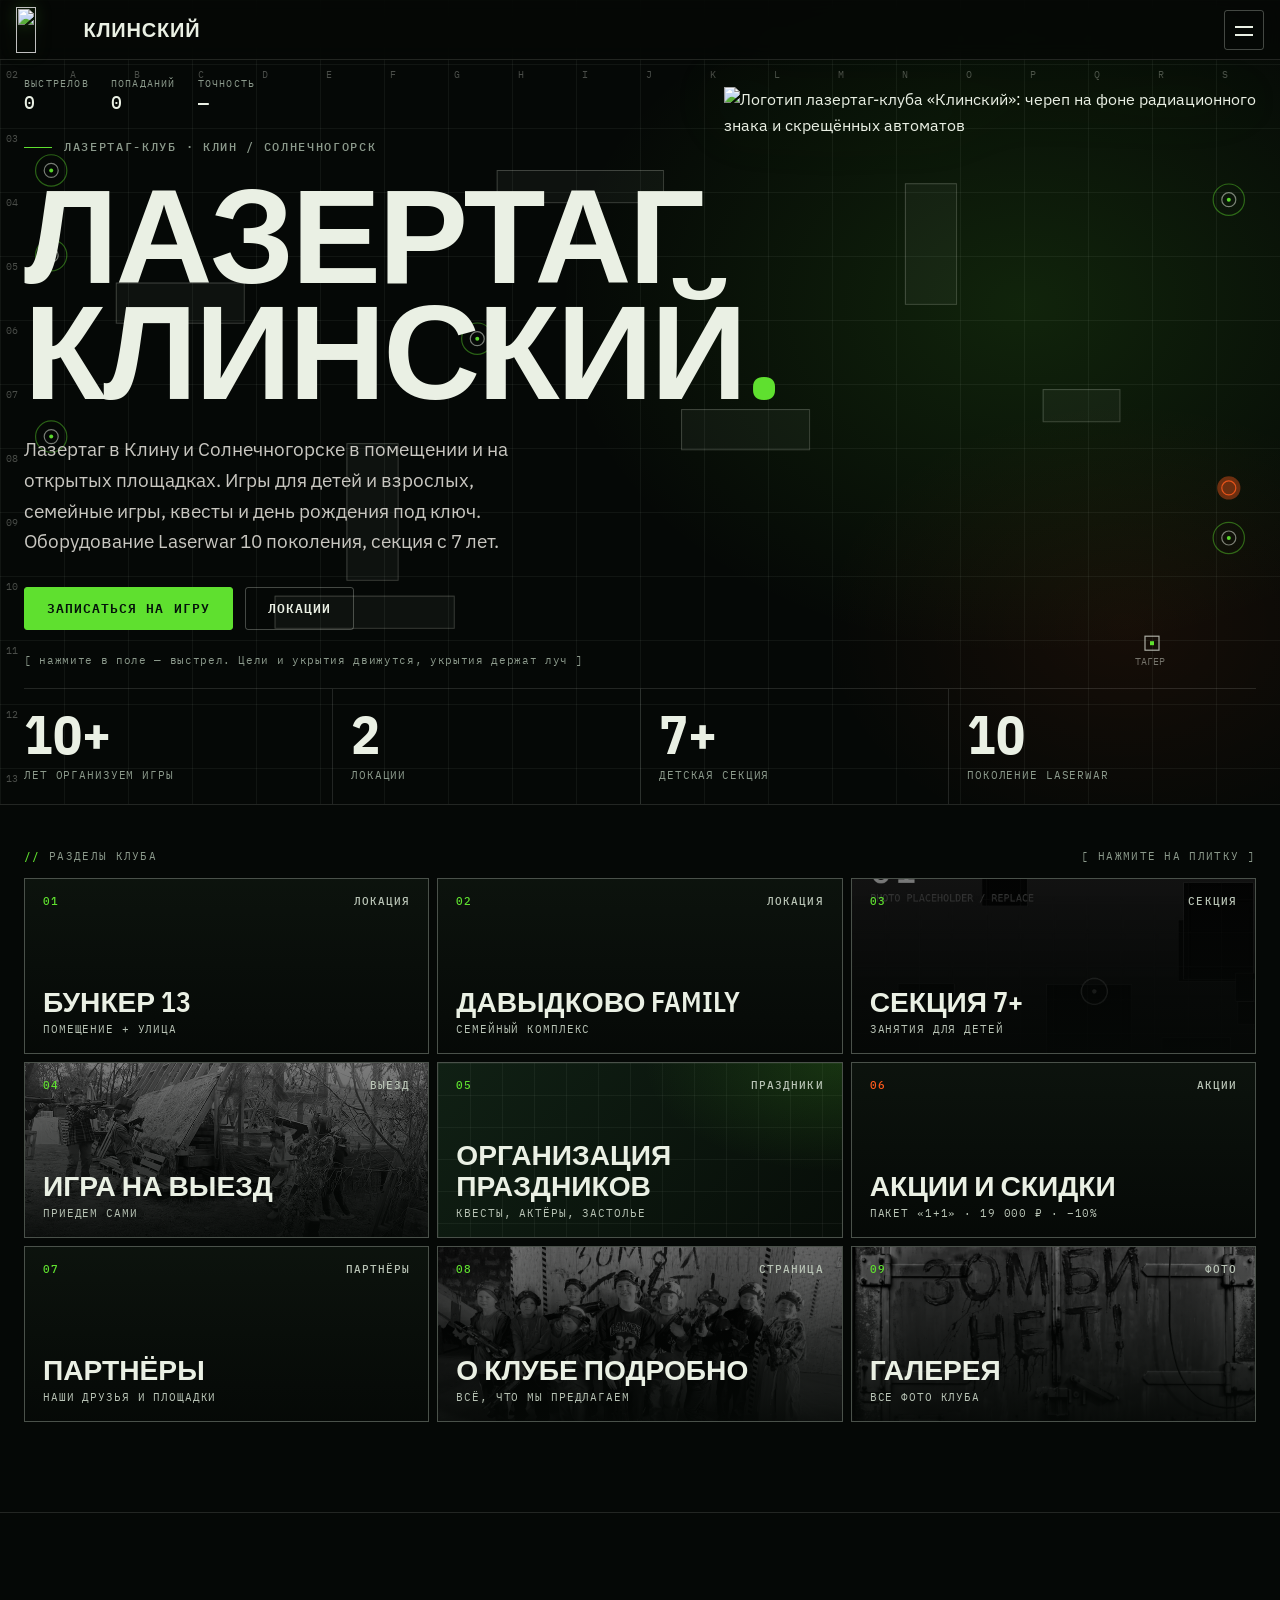
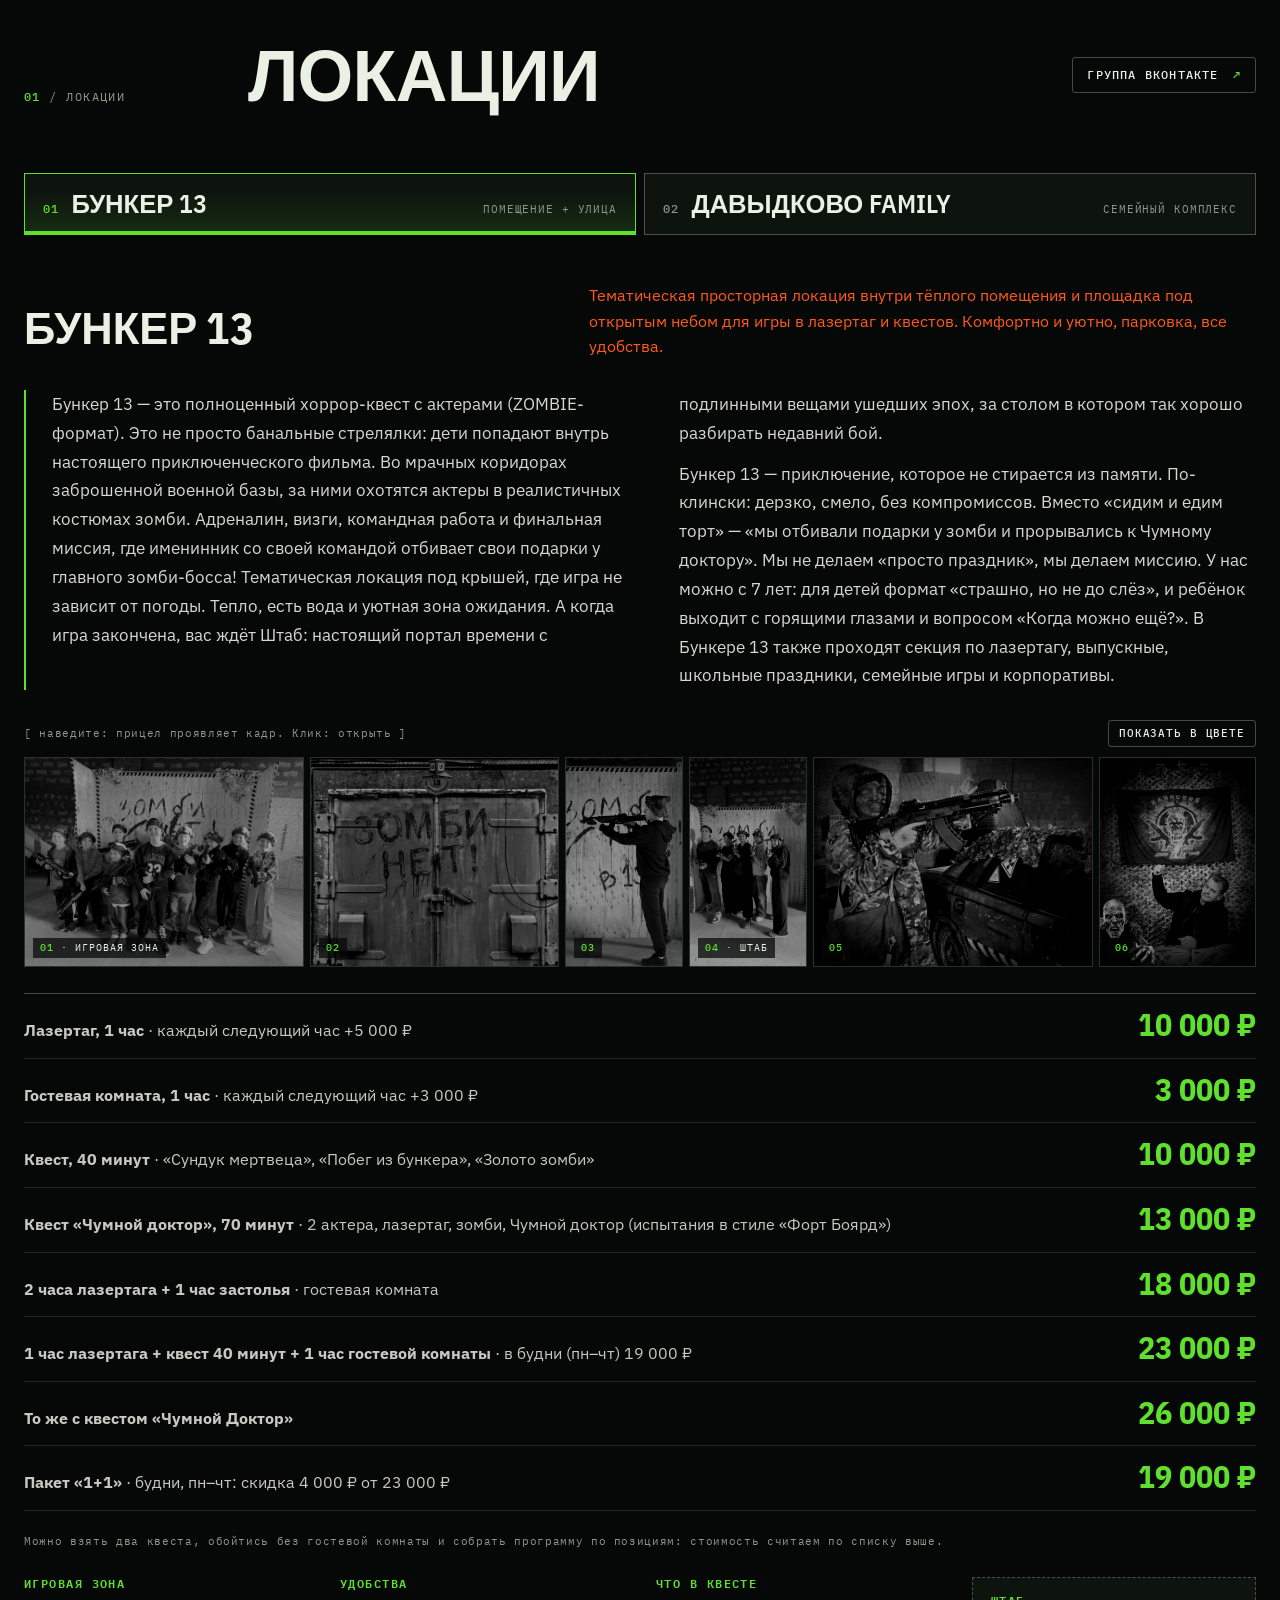
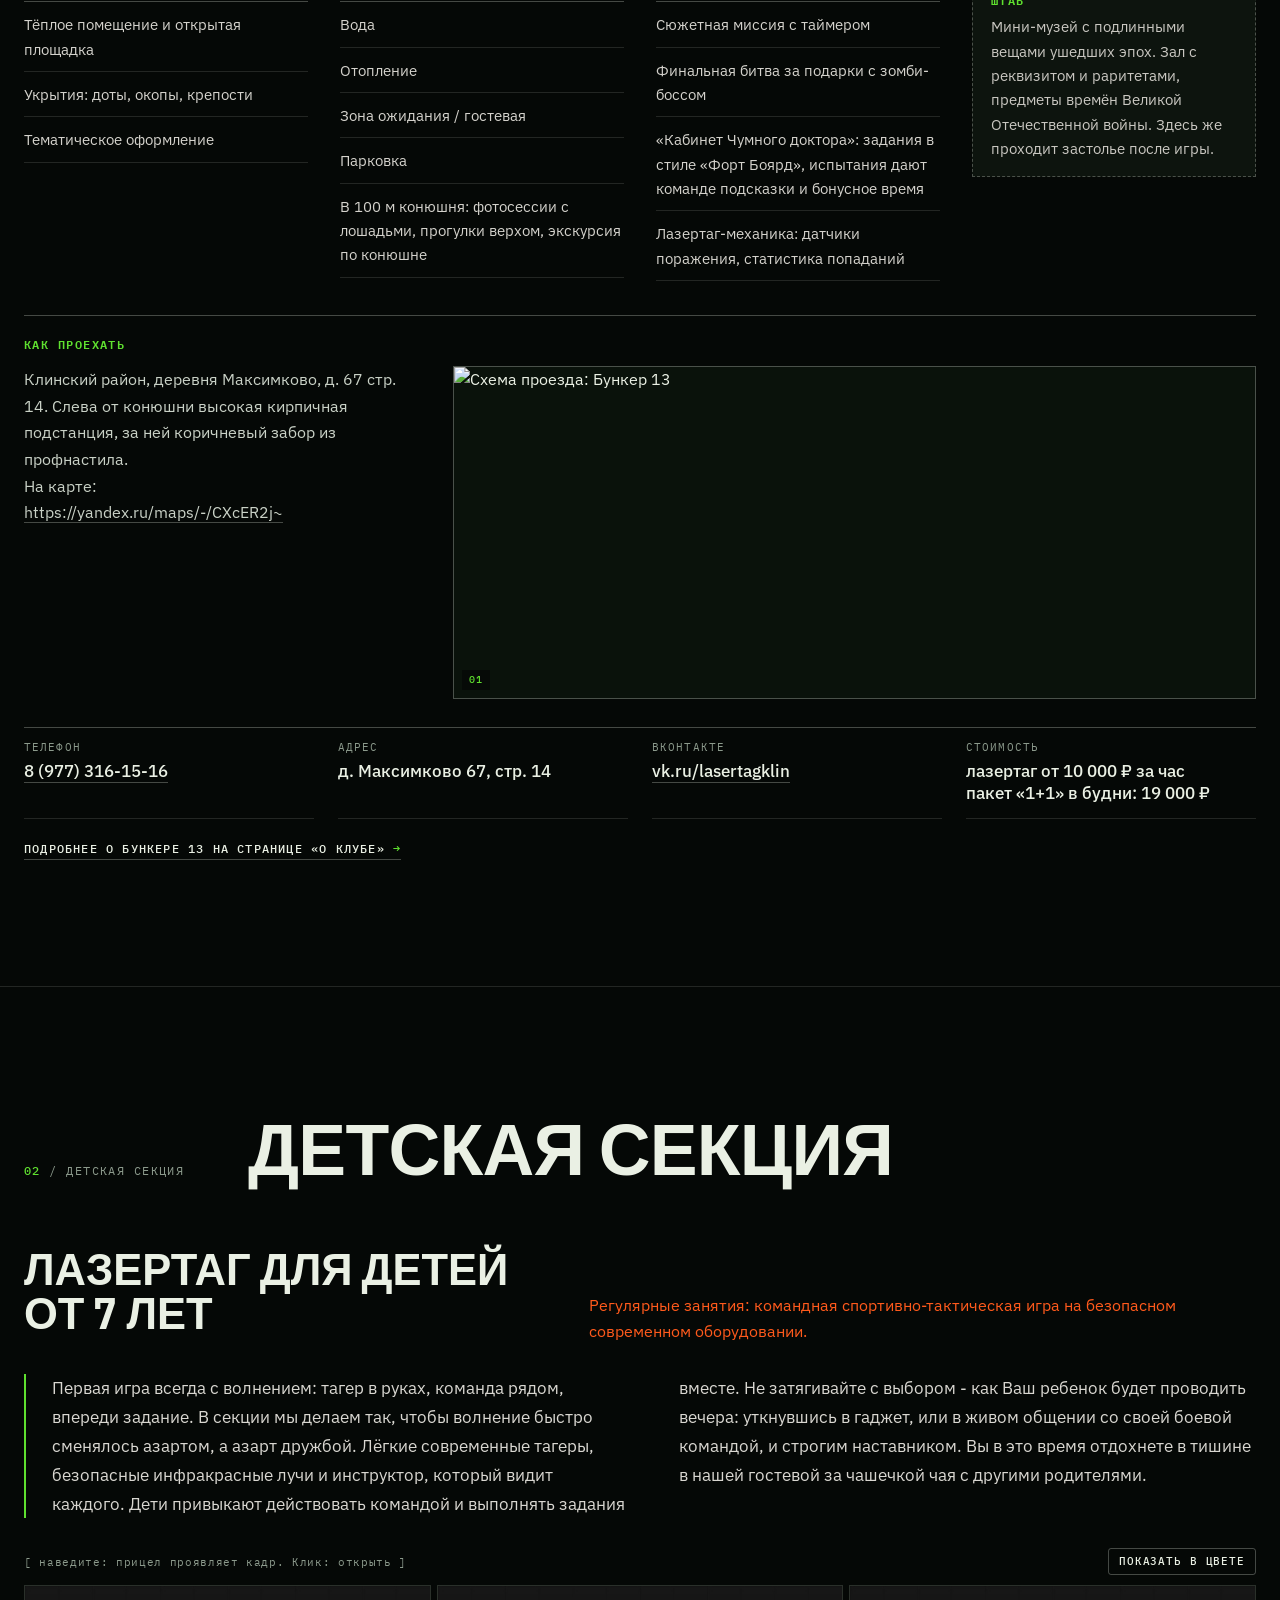
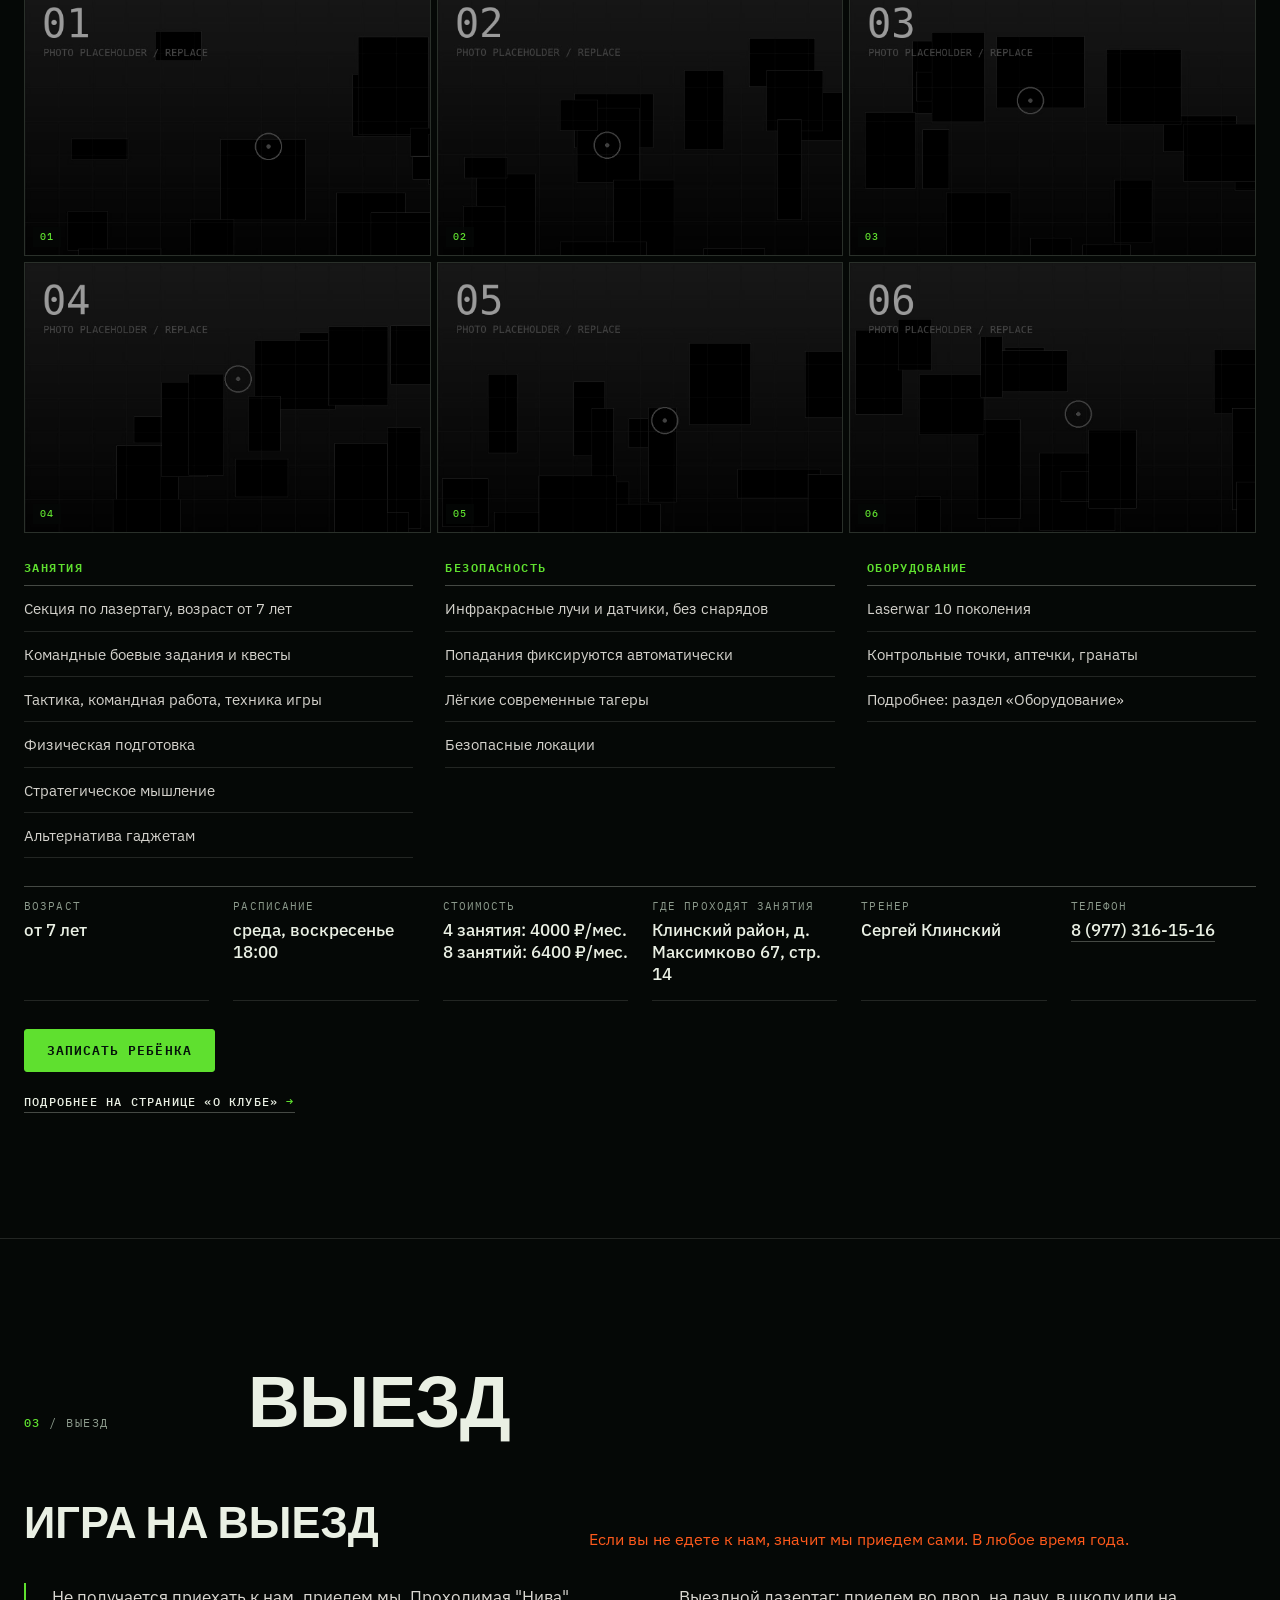
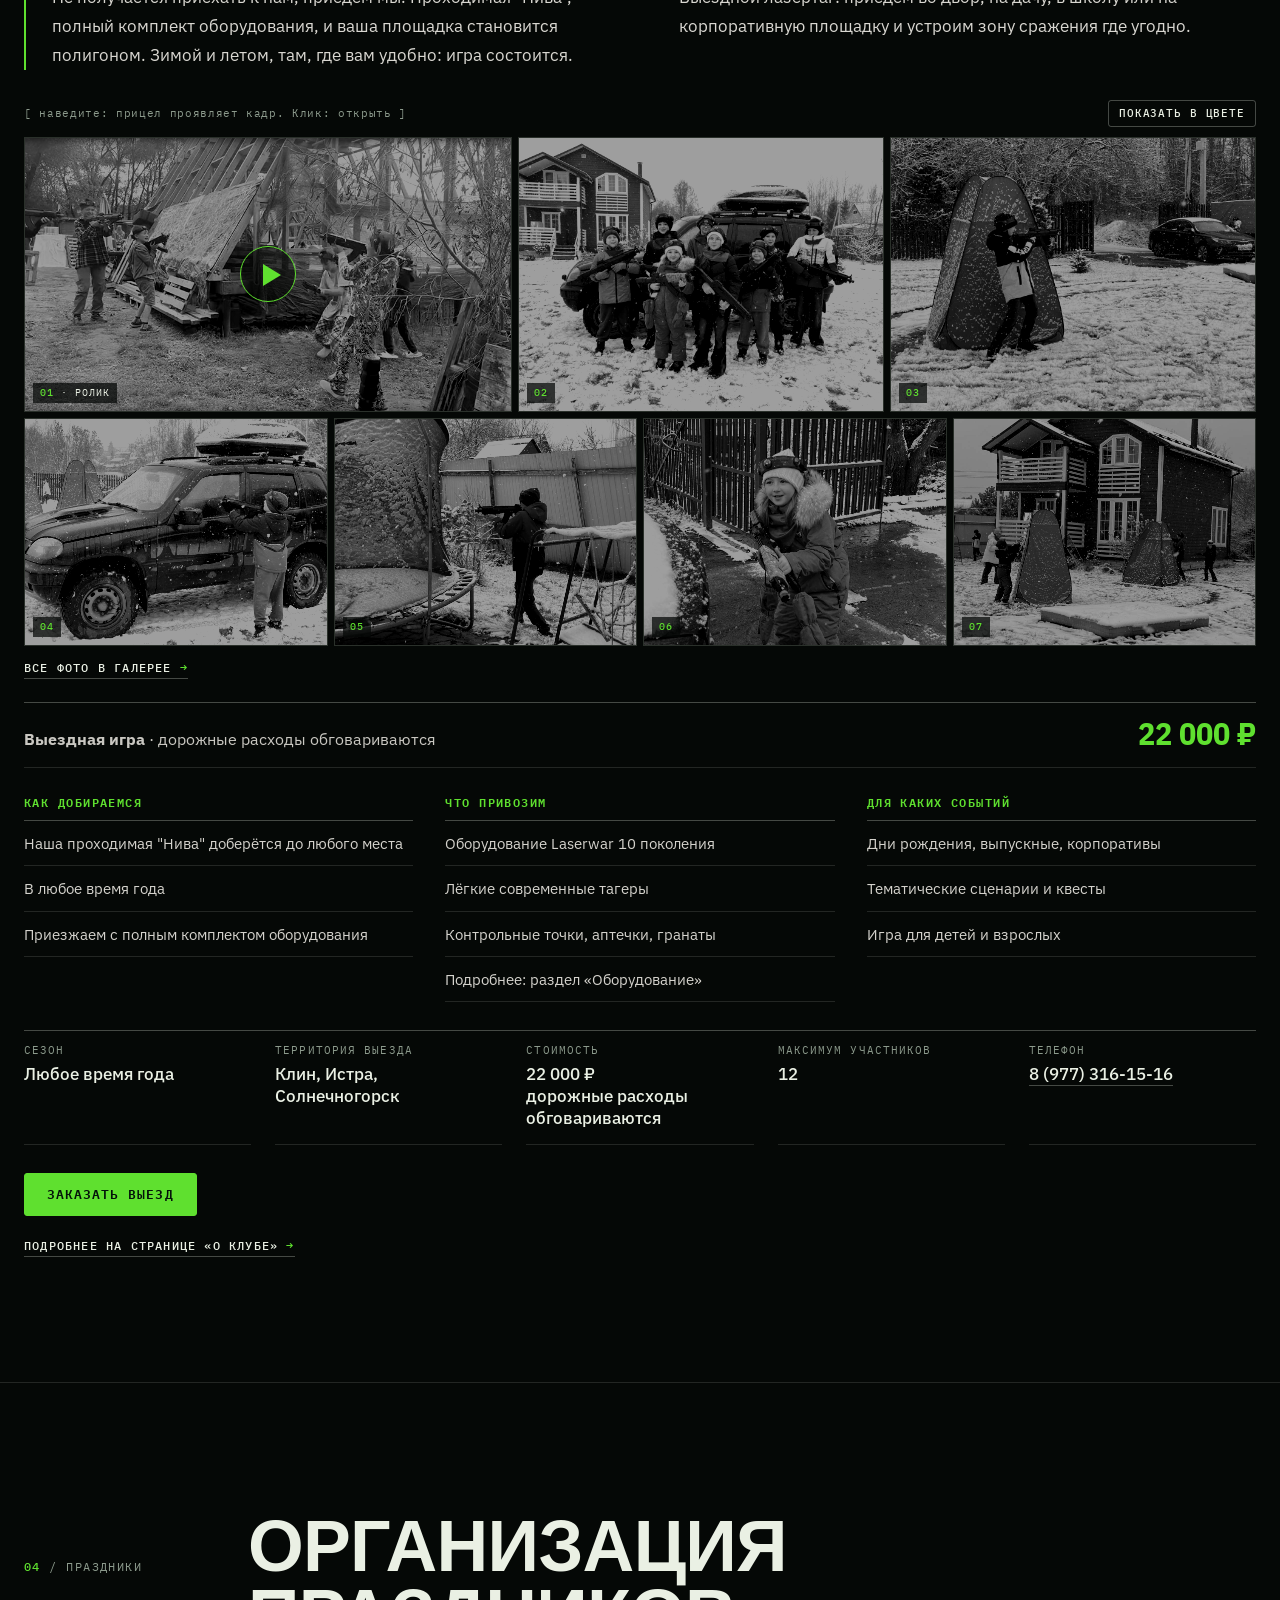
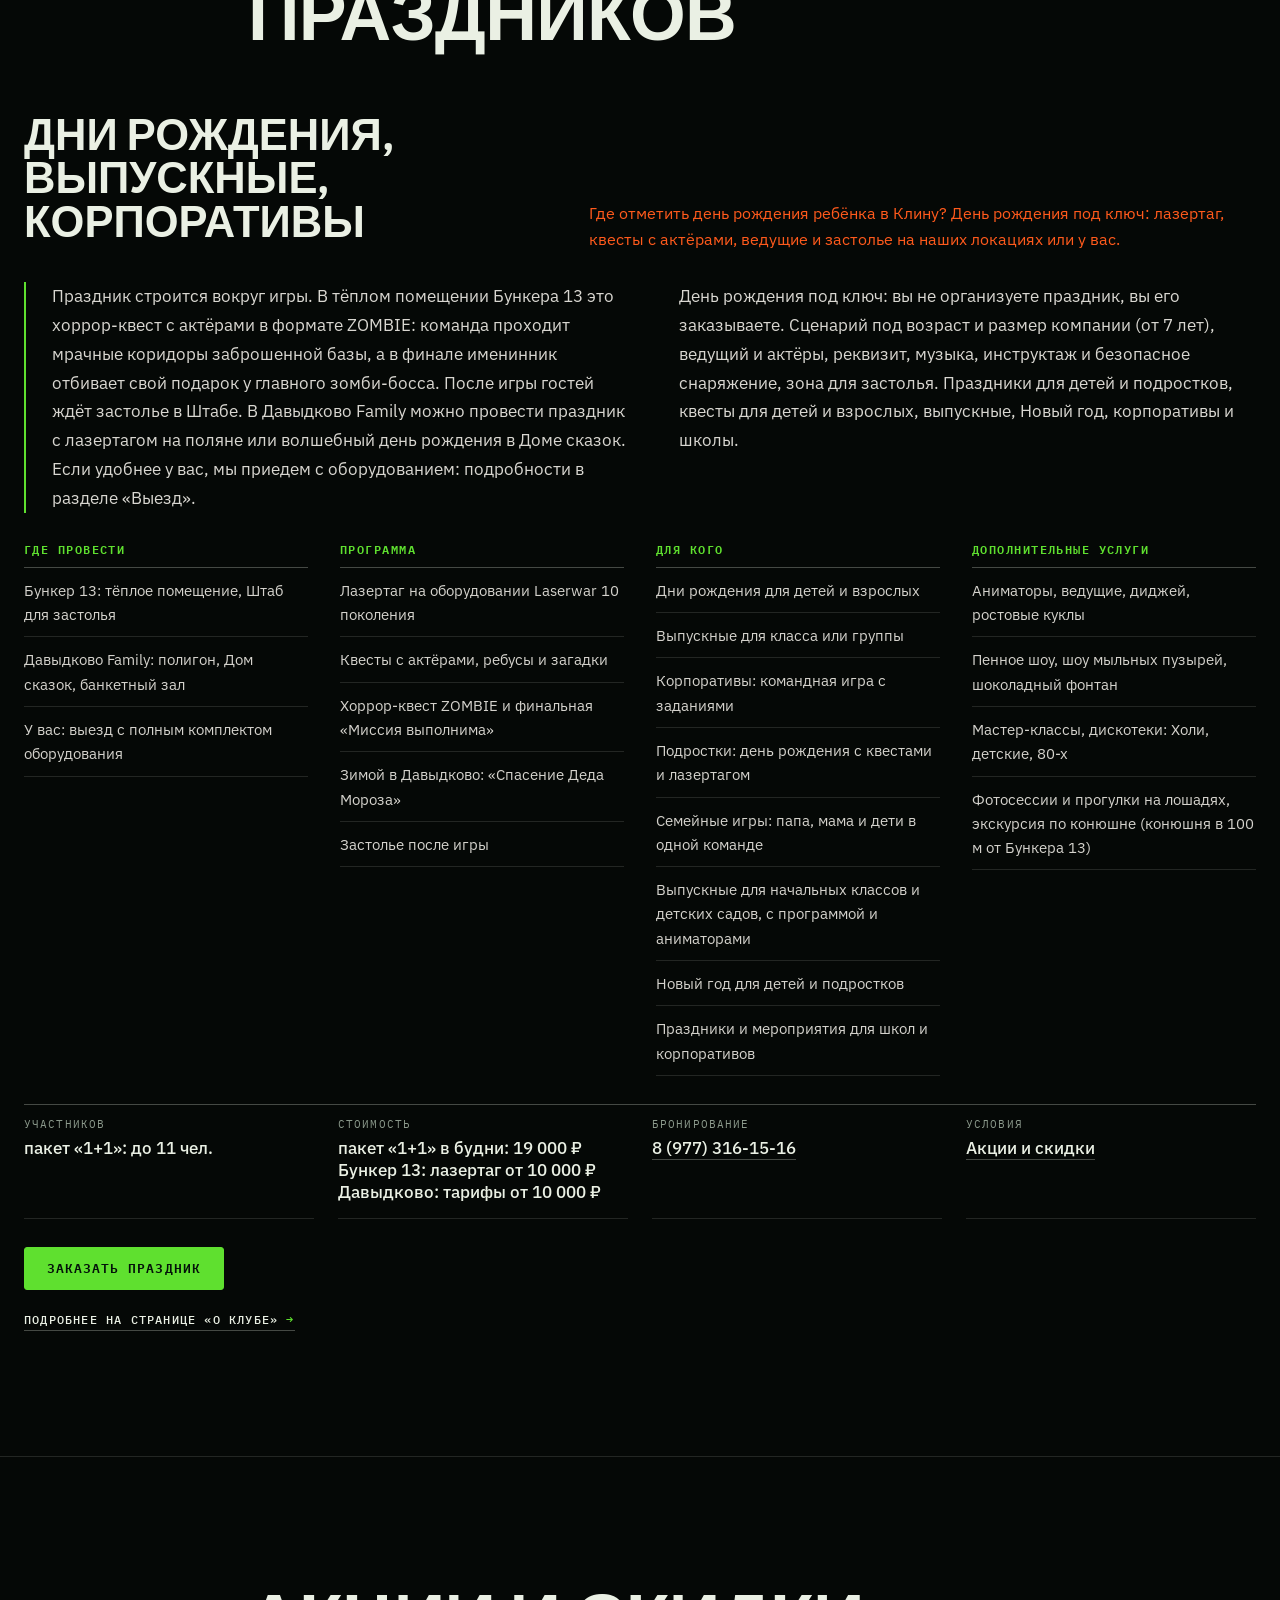
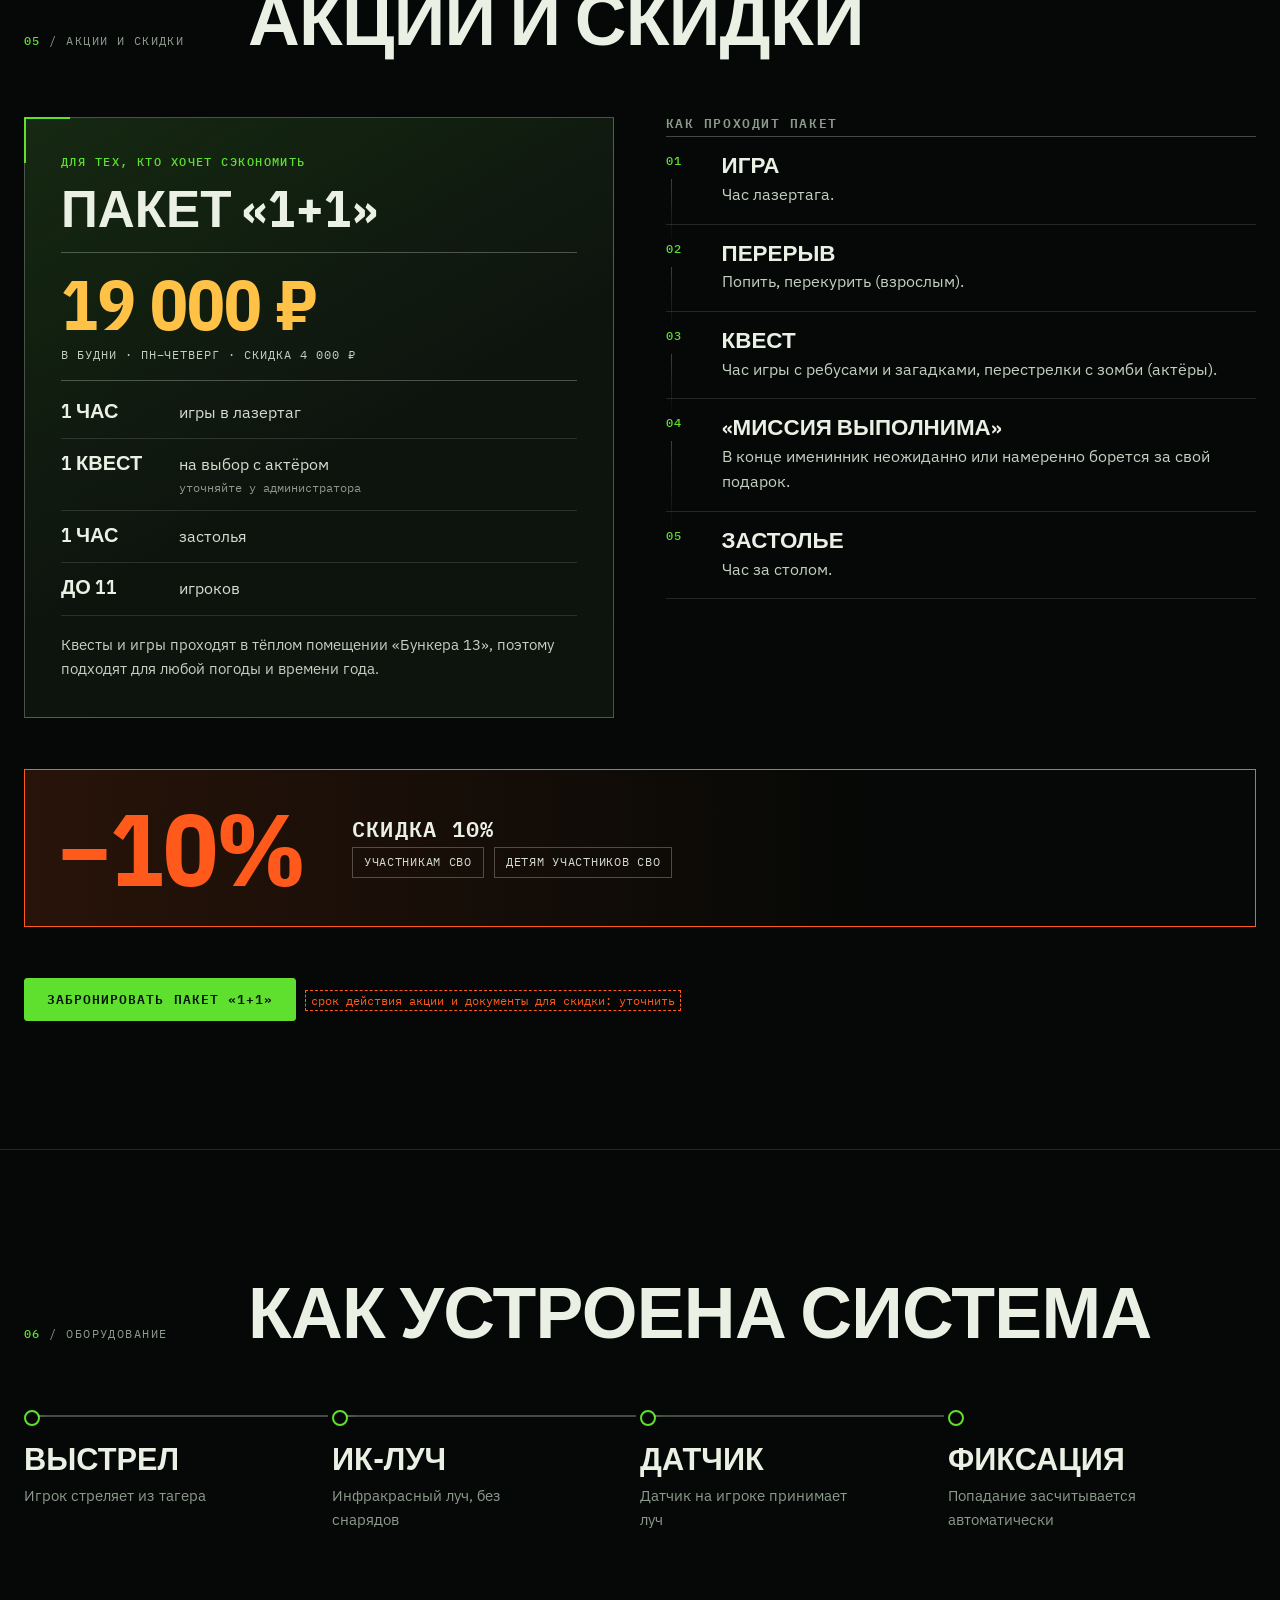
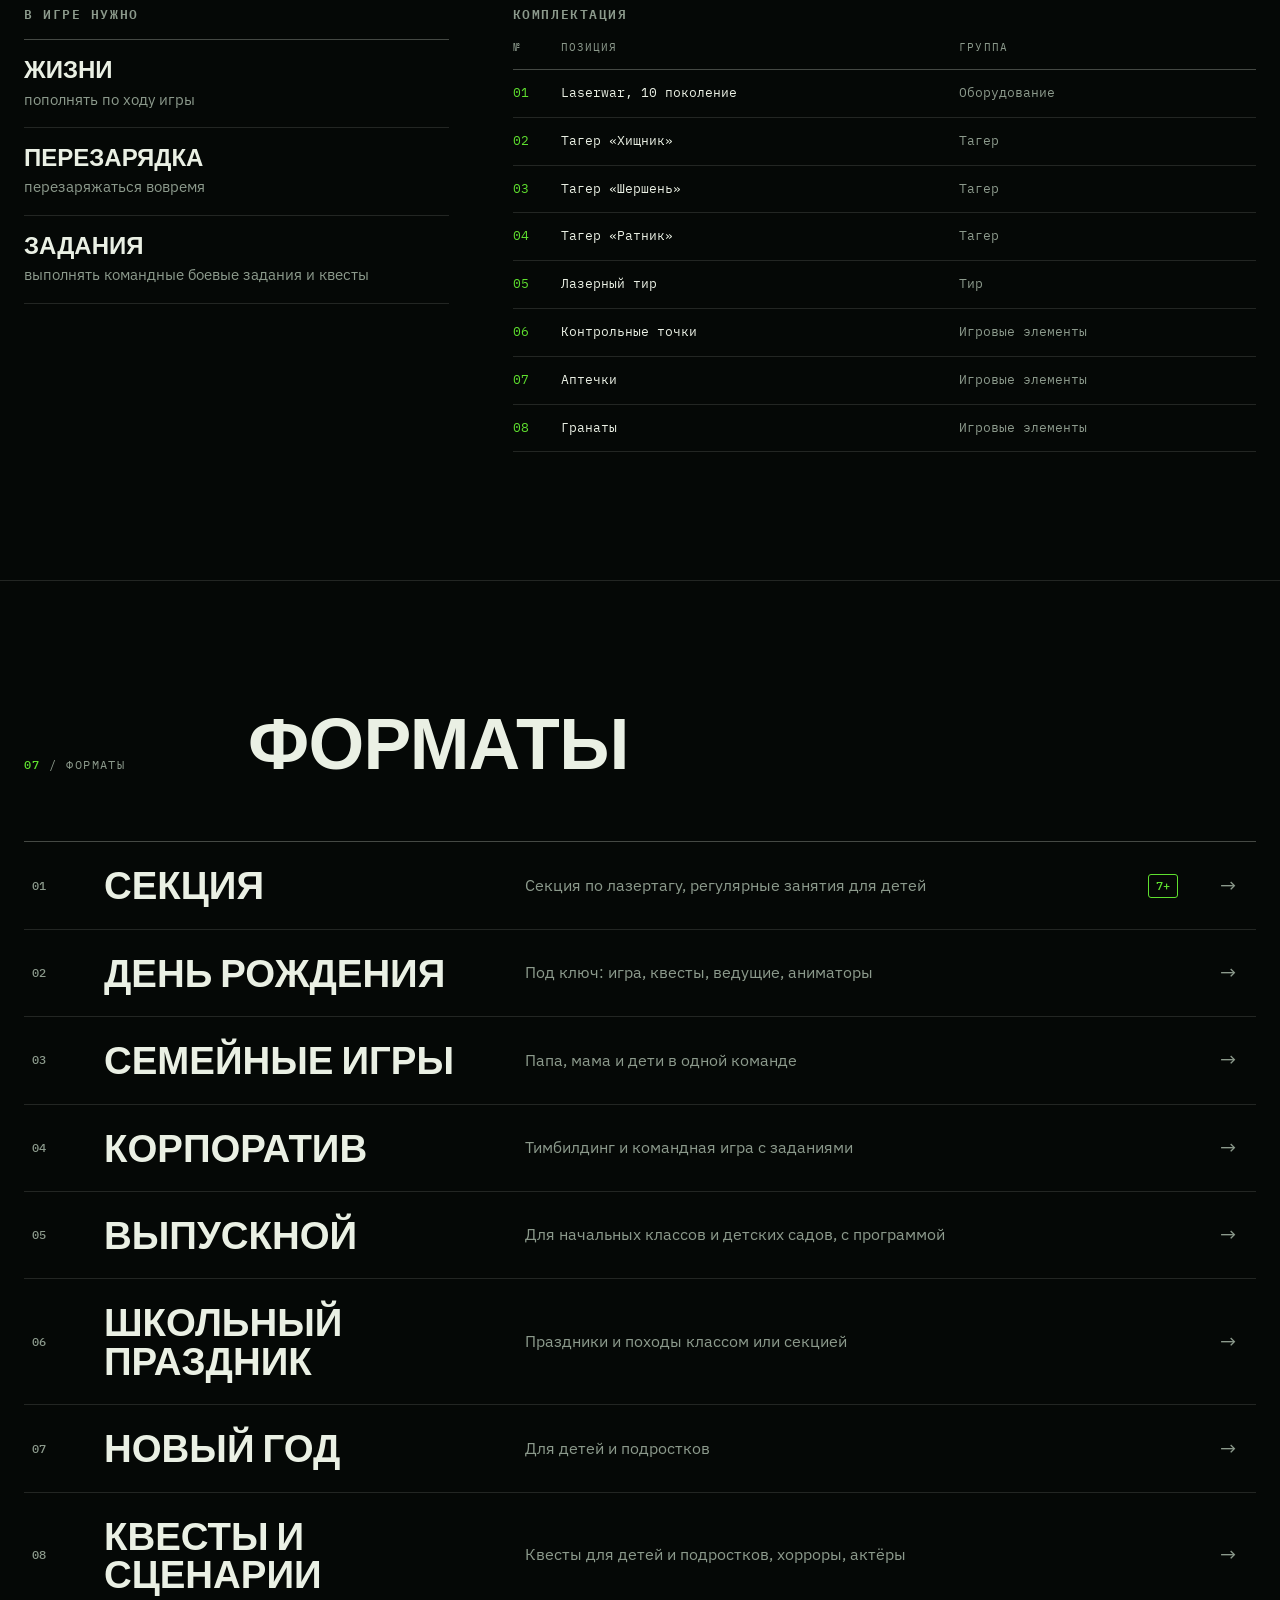
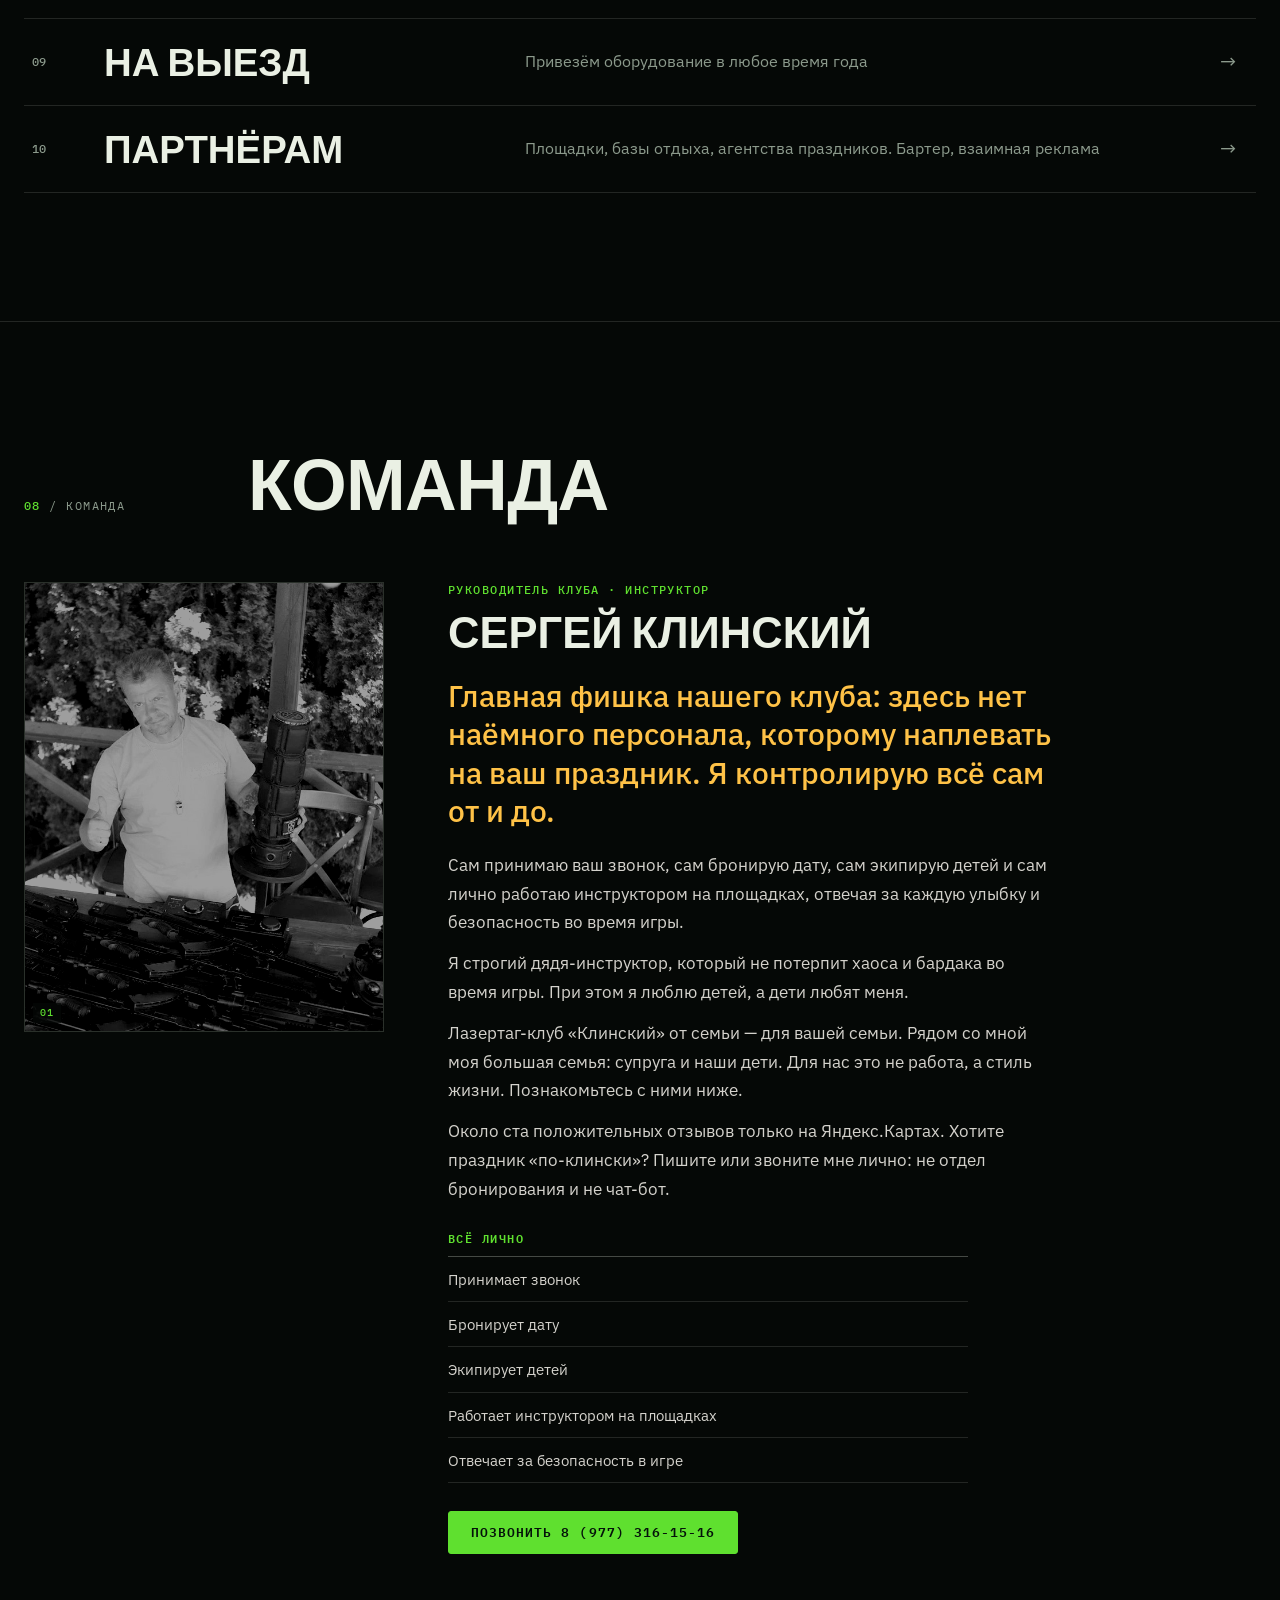
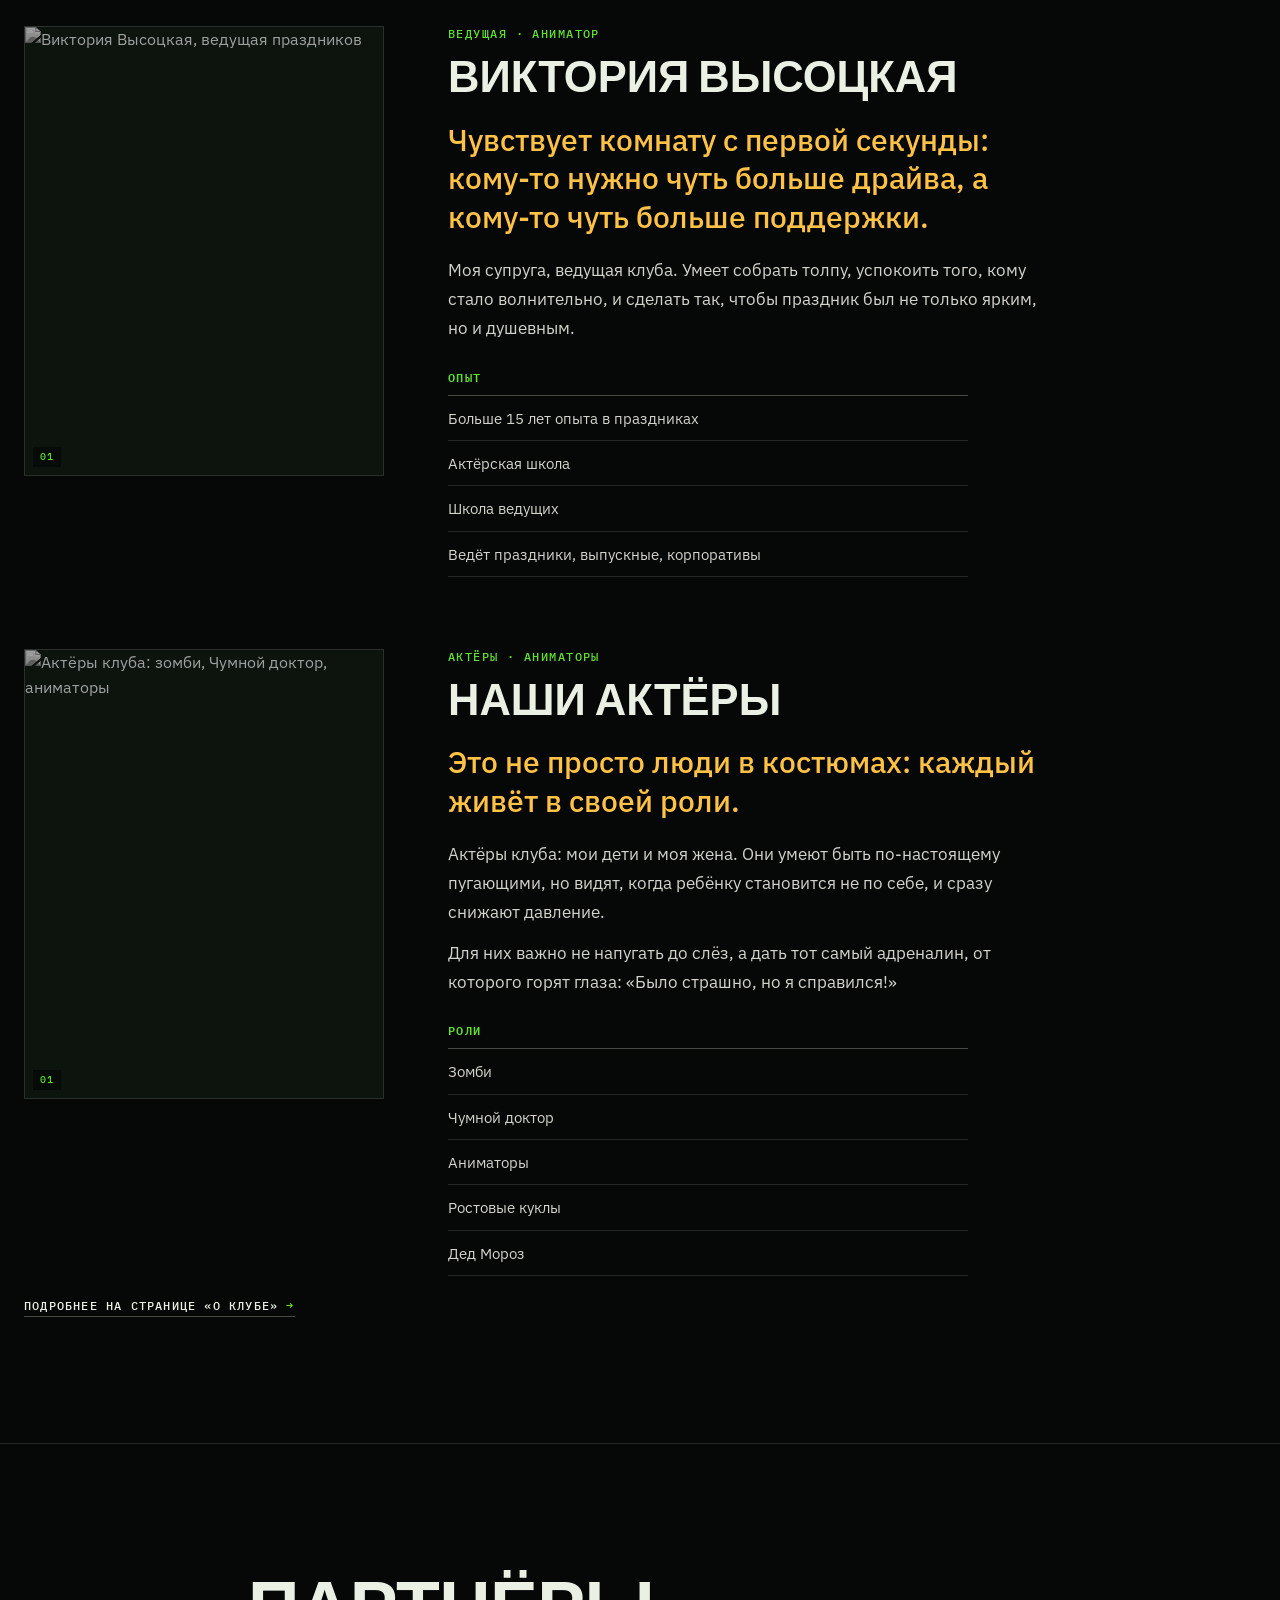
==== index.html @ 0ff3e611 "Add files via upload" ====
<!doctype html>
<html lang="ru">
<head>
<meta charset="utf-8">
<meta name="viewport" content="width=device-width,initial-scale=1">
<title>Лазертаг в Клину и Солнечногорске: праздники, квесты, секция — клуб «Клинский»</title>
<meta name="description" content="Лазертаг в Клину и Солнечногорске в помещении и на открытых площадках: день рождения под ключ, квесты для детей и подростков, секция по лазертагу, семейные игры, корпоративы, выпускные. Клуб «Клинский».">
<meta name="theme-color" content="#050806">
<!-- ТЕСТОВЫЙ РЕЖИМ: перед запуском удалить следующую строку (и вернуть robots.txt) -->
<meta name="robots" content="noindex, nofollow">
<meta property="og:title" content="Лазертаг в Клину и Солнечногорске — клуб «Клинский»">
<meta property="og:description" content="День рождения под ключ, квесты для детей и подростков, секция 7+, семейные игры и корпоративы. Лазертаг в помещении и на открытых площадках.">
<meta property="og:type" content="website">
<meta property="og:locale" content="ru_RU">
<link rel="icon" href="favicon.svg" type="image/svg+xml">
<link rel="icon" href="favicon.png" type="image/png" sizes="64x64">
<link rel="preconnect" href="https://fonts.googleapis.com">
<link rel="preconnect" href="https://fonts.gstatic.com" crossorigin>
<link rel="stylesheet" href="https://fonts.googleapis.com/css2?family=IBM+Plex+Mono:wght@400;500&family=IBM+Plex+Sans+Condensed:wght@500;600;700&family=IBM+Plex+Sans:wght@400;500&display=swap&subset=cyrillic">
<link rel="stylesheet" href="style.css?v=28">
<script>document.documentElement.classList.add('js')</script>
<script type="application/ld+json">
{
  "@context": "https://schema.org",
  "@type": "SportsActivityLocation",
  "name": "Лазертаг-клуб «Клинский»",
  "description": "Лазертаг в Клину и Солнечногорске в помещении и на открытых площадках: день рождения под ключ, квесты для детей и подростков, секция, семейные игры, корпоративы, игры на выезд.",
  "telephone": "+7-977-316-15-16",
  "areaServed": ["Клин", "Солнечногорск"],
  "sameAs": ["https://vk.ru/lasertagklin", "https://vk.ru/klinskiy_1"]
}
</script>
</head>
<body id="top">

<header class="bar">
  <a class="logo" href="#top" aria-label="Клинский — наверх">
    <img class="logo__img" src="img/logo-sm.webp" alt="" width="55" height="44">
    <span class="logo__t">Клинский</span><span class="logo__s">lasertag club</span>
  </a>
  <nav class="nav" id="nav" aria-label="Разделы">
    <a href="#locations">Локации</a>
    <a href="#kids">Секция</a>
    <a href="#trip">Выезд</a>
    <a href="#party">Праздники</a>
    <a href="#promo">Акции</a>
    <a href="#gear">Оборудование</a>
    <a href="#team">Команда</a>
    <a href="#partners">Партнёры</a>
    <a href="gallery.html">Галерея</a>
    <a href="about.html">О клубе</a>
    <a href="#contact" class="nav__cta">Записаться</a>
  </nav>
  <a class="btn btn--sm bar__btn" href="#contact">Записаться</a>
  <button class="burger" type="button" aria-label="Меню" aria-expanded="false" aria-controls="nav"><span></span><span></span></button>
  <i class="bar__p" aria-hidden="true"></i>
</header>

<main>

<!-- ============ ГЛАВНЫЙ ЭКРАН ============ -->
<section class="hero" id="hero">
  <canvas id="field" aria-hidden="true"></canvas>
  <div class="hud" aria-hidden="true">
    <div><span>Выстрелов</span><b id="h-shots">0</b></div>
    <div><span>Попаданий</span><b id="h-hits">0</b></div>
    <div><span>Точность</span><b id="h-acc">—</b></div>
  </div>
  <div class="wrap hero__in">
    <img class="hero__logo" src="img/logo.webp" alt="Логотип лазертаг-клуба «Клинский»: череп на фоне радиационного знака и скрещённых автоматов" width="760" height="609" fetchpriority="high">
    <p class="eyebrow">Лазертаг-клуб · Клин / Солнечногорск</p>
    <h1><span>Лазертаг</span><span>Клинский<i>.</i></span></h1>
    <p class="lead">Лазертаг в Клину и Солнечногорске в помещении и на открытых площадках. Игры для детей и взрослых, семейные игры, квесты и день рождения под ключ. Оборудование Laserwar 10 поколения, секция с 7 лет.</p>
    <div class="cta">
      <a class="btn" href="#contact">Записаться на игру</a>
      <a class="btn btn--ghost" href="#locations">Локации</a>
    </div>
    <p class="hint">[ нажмите в поле — выстрел. Цели и укрытия движутся, укрытия держат луч ]</p>
  </div>
  <div class="wrap hero__bot">
    <dl class="stats">
      <div><dt>лет организуем игры</dt><dd><span data-count="10">10</span>+</dd></div>
      <!-- Число локаций считается само по количеству вкладок в разделе «Локации» -->
      <div><dt id="stat-locs-l">локации</dt><dd><span data-count="2" id="stat-locs">2</span></dd></div>
      <div><dt>детская секция</dt><dd><span data-count="7">7</span>+</dd></div>
      <div><dt>поколение Laserwar</dt><dd><span data-count="10">10</span></dd></div>
    </dl>
  </div>
</section>


<!-- ============ ПЛИТКИ-НАВИГАЦИЯ ============
  Один блок: локации + разделы. Картинка плитки берётся сама: у плитки data-from="#id" — первое фото галереи этого блока,
  либо data-thumb="img/файл.jpg" — свой файл. Без них плитка остаётся «технической» (сетка). Раскладка по строкам считается в main.js.
  Как добавить плитку: скопируйте любой <a class="hub-tile"> ниже. Для локации добавьте data-loc="короткое-имя" (то же, что в id вкладки t-…). -->
<section class="hub" id="hub" aria-label="Быстрый переход по разделам">
  <div class="wrap">
    <p class="hub__lbl"><span><b>//</b> разделы клуба</span><span>[ нажмите на плитку ]</span></p>
    <nav class="hub__grid" id="hubGrid" aria-label="Разделы клуба">
      <a class="hub-tile" href="#locations" data-loc="bunker" data-from="#loc-bunker"><span class="hub-tile__top"><b>01</b><i>Локация</i></span><strong>Бункер 13</strong><em>помещение + улица</em></a>
      <a class="hub-tile" href="#locations" data-loc="dav" data-from="#loc-dav"><span class="hub-tile__top"><b>02</b><i>Локация</i></span><strong>Давыдково Family</strong><em>семейный комплекс</em></a>
      <a class="hub-tile" href="#kids" data-from="#kids"><span class="hub-tile__top"><b>03</b><i>Секция</i></span><strong>Секция 7+</strong><em>занятия для детей</em></a>
      <a class="hub-tile" href="#trip" data-from="#trip"><span class="hub-tile__top"><b>04</b><i>Выезд</i></span><strong>Игра на выезд</strong><em>приедем сами</em></a>
      <a class="hub-tile" href="#party" data-from="#party"><span class="hub-tile__top"><b>05</b><i>Праздники</i></span><strong>Организация праздников</strong><em>квесты, актёры, застолье</em></a>
      <a class="hub-tile hub-tile--hot" href="#promo" data-thumb="img/promo.jpg"><span class="hub-tile__top"><b>06</b><i>Акции</i></span><strong>Акции и скидки</strong><em>пакет «1+1» · 19 000 ₽ · −10%</em></a>
      <a class="hub-tile" href="#partners" data-thumb="img/partners.jpg"><span class="hub-tile__top"><b>07</b><i>Партнёры</i></span><strong>Партнёры</strong><em>наши друзья и площадки</em></a>
      <a class="hub-tile" href="about.html" data-thumb="img/bunker-01.jpg"><span class="hub-tile__top"><b>08</b><i>Страница</i></span><strong>О клубе подробно</strong><em>всё, что мы предлагаем</em></a>
      <a class="hub-tile" href="gallery.html" data-thumb="img/bunker-02.jpg"><span class="hub-tile__top"><b>09</b><i>Фото</i></span><strong>Галерея</strong><em>все фото клуба</em></a>
    </nav>
  </div>
</section>

<!-- ============ 01 ЛОКАЦИИ ============ -->
<section class="sec" id="locations">
  <div class="wrap">
    <header class="sec__head sec__head--link rv">
      <p class="idx"><b>01</b> / локации</p>
      <h2>Локации</h2>
      <a class="sec__link" href="https://vk.ru/lasertagklin" rel="noopener" target="_blank">Группа ВКонтакте <i aria-hidden="true">↗</i></a>
    </header>

    <div class="locs rv">
      <!--
        КАК ДОБАВИТЬ НОВУЮ ЛОКАЦИЮ (3 шага):
        1. Скопируйте блок «Шаблон вкладки» ниже и вставьте его в конец списка вкладок.
        2. Скопируйте блок «Шаблон панели» и вставьте его в конец списка панелей.
        3. В обоих блоках замените слово NEW на одно и то же короткое имя латиницей (например ultra).
        Число локаций в шапке обновится само. Плитку для новой локации в блоке «разделы клуба» (id="hub") добавьте отдельно.

        Шаблон вкладки:
        <button class="loc-tab" role="tab" id="t-NEW" aria-controls="loc-NEW" type="button"><b>03</b><span>Название</span><em>короткая пометка</em></button>

        Шаблон панели:
        <div class="loc" role="tabpanel" id="loc-NEW" aria-labelledby="t-NEW">
<div class="loc__top">            <header class="loc__head"><h3 class="loc__name">Название</h3><p class="loc__lead">Одна-две фразы о локации.</p></header>            <div class="story"><p class="story__tag"><span class="todo">черновик: заменить текстом клуба</span></p><p>ЗАМЕНИТЬ: живой текст о локации.</p></div>          </div>
          <div class="galw">
            <div class="gal-tools"><span class="hint-fine">[ наведите: прицел проявляет кадр. Клик: открыть ]</span><span class="hint-touch">[ ведите пальцем по кадру: прицел проявляет его. Касание: открыть ]</span><button class="gal-mode" type="button" aria-pressed="false">Показать в цвете</button></div>
            <ul class="gal" data-gal="Название">
              <li class="w2 h2"><a href="img/new-01.jpg"><img src="img/new-01.jpg" alt="Описание фото" loading="lazy"></a></li>
              <li><a href="img/new-02.jpg"><img src="img/new-02.jpg" alt="Описание фото" loading="lazy"></a></li>
            </ul>
          </div>
          <div class="loc__cols">
            <section class="svc"><h4>Заголовок группы</h4><ul><li>Пункт</li><li>Пункт</li></ul></section>
          </div>
          Схема проезда (по желанию) — скопируйте блок <div class="route">…</div> из «Бункера 13» и замените имена файлов.
        </div>

        Живой текст о локации (без пунктов) пишется внутри <div class="story"> рядом с названием. Удалите строку-метку story__tag, когда напишете настоящий текст.

        Классы плиток фото: w2 = в два раза шире, h2 = в два раза выше, без класса = обычная.
      -->
      <div class="loc-tabs" role="tablist" aria-label="Локации">
        <button class="loc-tab" role="tab" id="t-bunker" aria-controls="loc-bunker" type="button"><b>01</b><span>Бункер 13</span><em>помещение + улица</em></button>
        <button class="loc-tab" role="tab" id="t-dav" aria-controls="loc-dav" type="button"><b>02</b><span>Давыдково Family</span><em>семейный комплекс</em></button>
        <!-- Временно скрыто (чтобы вернуть: удалить эту строку-комментарий вокруг кнопки)
        <button class="loc-tab" role="tab" id="t-ultra" aria-controls="loc-ultra" type="button"><b>03</b><span>База отдыха «Ультра»</span><em>база отдыха</em></button>
        <button class="loc-tab" role="tab" id="t-psy" aria-controls="loc-psy" type="button"><b>04</b><span>Психбольница 666</span><em>12+</em></button>
        -->
      </div>

      <div class="loc-body">

        <!-- ---------- Бункер 13 ---------- -->
        <div class="loc" role="tabpanel" id="loc-bunker" aria-labelledby="t-bunker">
<div class="loc__top">            <header class="loc__head">
            <h3 class="loc__name">Бункер 13</h3>
            <p class="loc__lead"><span class="hot">Тематическая просторная локация внутри тёплого помещения и площадка под открытым небом для игры в лазертаг и квестов. Комфортно и уютно, парковка, все удобства.</span></p>
          </header>            <div class="story">
          <!--<p class="story__tag"><span class="todo">черновик: заменить текстом клуба</span></p>-->
          <p>Бункер 13 — это полноценный хоррор-квест с актерами (ZOMBIE-формат). Это не просто банальные стрелялки: дети попадают внутрь настоящего приключенческого фильма. Во мрачных коридорах заброшенной военной базы, за ними охотятся актеры в реалистичных костюмах зомби. Адреналин, визги, командная работа и финальная миссия, где именинник со своей командой отбивает свои подарки у главного зомби-босса! Тематическая локация под крышей, где игра не зависит от погоды. Тепло, есть вода и уютная зона ожидания. А когда игра закончена, вас ждёт Штаб: настоящий портал времени с подлинными вещами ушедших эпох, за столом в котором так хорошо разбирать недавний бой.</p>
          <p>Бункер 13 — приключение, которое не стирается из памяти. По-клински: дерзко, смело, без компромиссов. Вместо «сидим и едим торт» — «мы отбивали подарки у зомби и прорывались к Чумному доктору». Мы не делаем «просто праздник», мы делаем миссию. У нас можно с 7 лет: для детей формат «страшно, но не до слёз», и ребёнок выходит с горящими глазами и вопросом «Когда можно ещё?». В Бункере 13 также проходят секция по лазертагу, выпускные, школьные праздники, семейные игры и корпоративы.</p>
        </div>          </div>

          <div class="galw">
            <div class="gal-tools"><span class="hint-fine">[ наведите: прицел проявляет кадр. Клик: открыть ]</span><span class="hint-touch">[ ведите пальцем по кадру: прицел проявляет его. Касание: открыть ]</span><button class="gal-mode" type="button" aria-pressed="false">Показать в цвете</button></div>
            <!-- ФОТО подставляются сами: первые 6 из img/bunker-01.jpg, -02 … (число задаёт GAL_LIMIT в main.js или data-limit). Подробности в README, раздел 24 -->
            <!-- ВИДЕО ВКонтакте в галерее: добавьте плитку в любое место списка. Ссылка: либо обычная vk.com/video-123_456, либо src из кода для вставки (video_ext.php...).
                 Обложка: <img> внутри (по желанию; без неё будет тёмная плитка с кнопкой). data-ratio="9/16" для вертикального видео.
                 <li class="w2"><a href="https://vk.com/video-123_456" data-video data-cap="ролик"><img src="img/video-01.jpg" alt="Видео: игра в Бункере"></a></li> -->
            <ul class="gal" data-gal="Бункер 13" data-auto="bunker"></ul>
          </div>

          <!-- Цены даны по тексту клуба. ПРОВЕРИТЬ актуальность перед запуском -->
          <ul class="tariff">
            <li><span><strong>Лазертаг, 1 час</strong> · каждый следующий час +5 000 ₽</span><b>10 000 ₽</b></li>
            <li><span><strong>Гостевая комната, 1 час</strong> · каждый следующий час +3 000 ₽</span><b>3 000 ₽</b></li>
            <li><span><strong>Квест, 40 минут</strong> · «Сундук мертвеца», «Побег из бункера», «Золото зомби»</span><b>10 000 ₽</b></li>
			<li><span><strong>Квест «Чумной доктор», 70 минут</strong> · 2 актера, лазертаг, зомби, Чумной  доктор (испытания в стиле «Форт Боярд»)</span><b>13 000 ₽</b></li>
            <li><span><strong>2 часа лазертага + 1 час застолья</strong> · гостевая комната</span><b>18 000 ₽</b></li>
            <li><span><strong>1 час лазертага + квест 40 минут + 1 час гостевой комнаты</strong> · в будни (пн–чт) 19 000 ₽</span><b>23 000 ₽</b></li>
            <li><span><strong>То же с квестом «Чумной Доктор»</strong></span><b>26 000 ₽</b></li>
            <li><span><strong>Пакет «1+1»</strong> · будни, пн–чт: скидка 4 000 ₽ от 23 000 ₽</span><b>19 000 ₽</b></li>
          </ul>
          <p class="hint">Можно взять два квеста, обойтись без гостевой комнаты и собрать программу по позициям: стоимость считаем по списку выше.</p>

          <div class="loc__cols">
            <section class="svc">
              <h4>Игровая зона</h4>
              <ul>
                <li>Тёплое помещение и открытая площадка</li>
                <li>Укрытия: доты, окопы, крепости</li>
                <li>Тематическое оформление</li>
              </ul>
            </section>
            <section class="svc">
              <h4>Удобства</h4>
              <ul>
                <li>Вода</li>
                <li>Отопление</li>
                <li>Зона ожидания / гостевая</li>
                <li>Парковка</li>
                <li>В 100 м конюшня: фотосессии с лошадьми, прогулки верхом, экскурсия по конюшне</li>
              </ul>
            </section>
            <section class="svc">
              <h4>Что в квесте</h4>
              <ul>
                <li>Сюжетная миссия с таймером</li>
                <li>Финальная битва за подарки с зомби-боссом</li>
                <li>«Кабинет Чумного доктора»: задания в стиле «Форт Боярд», испытания дают команде подсказки и бонусное время</li>
                <li>Лазертаг-механика: датчики поражения, статистика попаданий</li>
              </ul>
            </section>
            <section class="svc svc--hq">
              <h4>Штаб</h4>
              <p>Мини-музей с подлинными вещами ушедших эпох. Зал с реквизитом и раритетами, предметы времён Великой Отечественной войны. Здесь же проходит застолье после игры.</p>
            </section>
          </div>

          <div class="route" id="route-bunker" style="scroll-margin-top:84px">
            <h4 class="route__h">Как проехать</h4>
            <div class="route__body">
              <div class="route__txt">
                <p>Клинский район, деревня Максимково, д. 67 стр. 14. Слева от конюшни высокая кирпичная подстанция, за ней коричневый забор из профнастила.</p>
                <!--<p>https://yandex.ru/maps/-/CXcER2j~</p>-->
				<dt>На карте:</dt><dd><a href="https://yandex.ru/maps/-/CXcER2j~" rel="noopener" target="_blank">https://yandex.ru/maps/-/CXcER2j~</a></dd>
              </div>
              <div class="galw is-color route__ph">
                <!-- Схема проезда: 1 файл или несколько. Чтобы добавить ещё одну, скопируйте строку <li> и поменяйте имя файла. -->
                <ul class="gal gal--route" data-gal="Бункер 13 · схема проезда">
                  <li><a href="img/route-bunker-01.jpg"><img src="img/route-bunker-01.jpg" alt="Схема проезда: Бункер 13" loading="lazy"></a></li>
                </ul>
              </div>
            </div>
          </div>

          <dl class="facts">
            <div><dt>Телефон</dt><dd><a href="tel:+79773161516">8 (977) 316-15-16</a></dd></div>
            <div><dt>Адрес</dt><dd>д. Максимково 67, стр. 14</dd></div>
            <div><dt>ВКонтакте</dt><dd><a href="https://vk.ru/lasertagklin" rel="noopener" target="_blank">vk.ru/lasertagklin</a></dd></div>
            <div><dt>Стоимость</dt><dd>лазертаг от 10 000 ₽ за час<br>пакет «1+1» в будни: 19 000 ₽</dd></div>
          </dl>
          <p class="more"><a href="about.html#a-locations">Подробнее о Бункере 13 на странице «О клубе» <i aria-hidden="true">→</i></a></p>
        </div>

        <!-- ---------- Давыдково Family ---------- -->
        <div class="loc" role="tabpanel" id="loc-dav" aria-labelledby="t-dav">
<div class="loc__top">            <header class="loc__head">
            <h3 class="loc__name">Давыдково Family</h3>
            <p class="loc__lead"><span class="hot">Семейный комплекс отдыха. Игровой полигон лазертага с декорациями расположен на поляне в центре комплекса. Куда сходить с семьёй в Клину: игры, бассейн, мини-ферма и Дом сказок в одном месте.</span></p>
          </header>            <div class="story">
          <!--<p class="story__tag"><span class="todo">черновик: заменить текстом клуба</span></p>-->
          <p>На поляне в центре семейного комплекса стоит полигон с настоящими декорациями. Доты, окопы и крепости: за каждым укрытием может прятаться кто-то из команды соперников. Пока одни команды сражаются, малыши плещутся в бассейне, а остальные гости идут на мини-ферму или заглядывают в Дом сказок, где можно поговорить с героями и придумать свой поворот сюжета. Лазертаг здесь не отдельный аттракцион, а часть большого семейного дня. Летом рядом пруды и беседки с мангалами, зимой каток, горки и спасение Деда Мороза.</p>
        </div>          </div>

          <div class="galw">
            <div class="gal-tools"><span class="hint-fine">[ наведите: прицел проявляет кадр. Клик: открыть ]</span><span class="hint-touch">[ ведите пальцем по кадру: прицел проявляет его. Касание: открыть ]</span><button class="gal-mode" type="button" aria-pressed="false">Показать в цвете</button></div>
            <!-- ФОТО подставляются сами: первые 6 из img/davydkovo-01.jpg, -02 … (README, раздел 24) -->
            <ul class="gal" data-gal="Давыдково Family" data-auto="davydkovo"></ul>
          </div>

          <!-- Тарифы Давыдково даны по картинкам клуба. ПРОВЕРИТЬ актуальность перед запуском -->
          <ul class="tariff">
            <li><span><strong>«Сталкеры»</strong> · 1 час лазертага (ещё час +5 000 ₽) · 6–12 игроков</span><b>10 000 ₽</b></li>
            <li><span><strong>«Блицкриг»</strong> · 1 час лазертага · беседка или кафе 1 час · 6–12 игроков</span><b>14 000 ₽</b></li>
            <li><span><strong>День рождения в Доме сказок</strong> · часовая программа</span><b>от 10 000 ₽</b></li>
            <li><span><strong>«Стандарт»</strong> · 2 часа лазертага · беседка или кафе 1 час · 6–12 игроков · инструктор</span><b>18 000 ₽</b></li>
            <li><span><strong>«Игровой»</strong> · 3 часа лазертага · беседка или кафе 1 час · 6–12 игроков · инструктор</span><b>23 000 ₽</b></li>
            <li><span><strong>«Юнкера»</strong> · 1 час лазертага · беседка или кафе 1 час · Дом сказок 1 час · 6–12 игроков · инструктор</span><b>23 000 ₽</b></li>
            <li><span><strong>«Морпехи»</strong> · 2 часа лазертага · беседка или кафе 1 час · бассейн 1 час · 6–12 игроков · инструктор</span><b>23 000 ₽</b></li>
          </ul>

          <div class="loc__cols">
            <section class="svc">
              <h4>Лазертаг</h4>
              <ul>
                <li>Безопасный полигон с новыми современными лёгкими тагерами</li>
                <li>Летом: площадка для игры на улице</li>
                <li>Зимой: сценарий «Спасение Деда Мороза»</li>
                <li>Праздничные тарифы: от 1 до 3 часов лазертага, подробнее в ценах выше</li>
              </ul>
            </section>
            <section class="svc">
              <h4>Дом сказок</h4>
              <ul>
                <li>Интерактивный театр-музей: палаты, чертоги чародеев, светелки волшебниц, зал для балов</li>
                <li>Гости становятся участниками событий, общаются с героями и придумывают свой ход сюжета</li>
                <li>Театральные программы, спектакли, утренники, экскурсии, мастер-классы</li>
                <li>Квесты и хорроры, от 4 лет</li>
                <li>Волшебные дни рождения, сказочные выпускные для дошколят и младших школьников</li>
              </ul>
            </section>
            <section class="svc">
              <h4>Мероприятия</h4>
              <ul>
                <li>Выпускные, дни рождения, юбилеи, корпоративы, Новый год, 1 сентября</li>
                <li>Банкетный зал: торжества, юбилеи, корпоративы, свадьбы</li>
                <li>Интерактивы, викторины, программы 12+</li>
                <li>Аниматоры, ведущие, актёры</li>
                <li>Диджей, музыка, дым</li>
              </ul>
            </section>
            <section class="svc">
              <h4>Комплекс</h4>
              <ul>
                <li>Бассейны для взрослых и малышей, бассейн с сауной</li>
                <li>Мини-ферма с животными</li>
                <li>Большой батут, детская площадка у полигона рядом с беседкой, детская игровая комната</li>
                <li>Кафе</li>
                <li>Детская комната с банкетным залом, в аренду</li>
                <li>Веранда с мангальной зоной, залы и веранды в аренду</li>
              </ul>
            </section>
            <section class="svc">
              <h4>Летом</h4>
              <ul>
                <li>Детская площадка на улице: батуты, горки, игровые домики, качели</li>
                <li>2 пруда для рыбалки</li>
                <li>Беседки и мангалы, столы и скамейки</li>
              </ul>
            </section>
            <section class="svc">
              <h4>Зимой</h4>
              <ul>
                <li>Горки и прокат ледянок</li>
                <li>Каток</li>
                <li>Лазертаг</li>
              </ul>
            </section>
          </div>

          <div class="route" id="route-dav" style="scroll-margin-top:84px">
            <h4 class="route__h">Как проехать</h4>
            <div class="route__body">
              <div class="route__txt">
                <p>Клинский район, деревня Давыдково владение 4. 50 метров от Ленинградского шоссе (забор из проф настила вдоль дороги).</p>
                <!--<p><span class="todo">ссылка на Яндекс Карты</span></p>-->
				<dt>На карте:</dt><dd><a href="https://yandex.ru/maps/-/CXcE7GLK" rel="noopener" target="_blank">https://yandex.ru/maps/-/CXcE7GLK</a></dd>
              </div>
              <div class="galw is-color route__ph">
                <!-- Схема проезда: 1 файл или несколько. Чтобы добавить ещё одну, скопируйте строку <li> и поменяйте имя файла. -->
                <ul class="gal gal--route" data-gal="Давыдково Family · схема проезда">
                  <li><a href="img/route-dav-01.jpg"><img src="img/route-dav-01.jpg" alt="Схема проезда: Давыдково Family" loading="lazy"></a></li>
                </ul>
              </div>
            </div>
          </div>

          <dl class="facts">
            <div><dt>Лазертаг</dt><dd><a href="tel:+79773161516">+7 (977) 316-15-16</a></dd></div>
            <div><dt>Дом сказок</dt><dd><a href="tel:+79254151538">+7 (925) 415-15-38</a></dd></div>
            <div><dt>Кафе, бассейн</dt><dd><a href="tel:+79266804749">+7 (926) 680-47-49</a></dd></div>
            <div><dt>Аренда беседок</dt><dd><a href="tel:+79773161516">+7 (977) 316-15-16</a></dd></div>
            <div><dt>Адрес</dt><dd>деревня Давыдково, вл4, Клин</dd></div>
            <div><dt>ВКонтакте</dt><dd><a href="https://vk.ru/lasertagklin" rel="noopener" target="_blank">vk.ru/lasertagklin</a></dd></div>
          </dl>
          <p class="more"><a href="about.html#a-locations">Подробнее о Давыдково на странице «О клубе» <i aria-hidden="true">→</i></a></p>
        </div>

        <!-- Временно скрыто. Чтобы вернуть локацию: раскомментируйте блок и вкладку выше.
        <div class="loc" role="tabpanel" id="loc-ultra" aria-labelledby="t-ultra">
<div class="loc__top">            <header class="loc__head"><h3 class="loc__name">База отдыха «Ультра»</h3><p class="loc__lead">ЗАМЕНИТЬ: описание локации.</p></header>            <div class="story"><p class="story__tag"><span class="todo">черновик: заменить текстом клуба</span></p><p>ЗАМЕНИТЬ: живой текст о локации.</p></div>          </div>
          <div class="galw">
            <div class="gal-tools"><span class="hint-fine">[ наведите: прицел проявляет кадр. Клик: открыть ]</span><span class="hint-touch">[ ведите пальцем по кадру: прицел проявляет его. Касание: открыть ]</span><button class="gal-mode" type="button" aria-pressed="false">Показать в цвете</button></div>
            <ul class="gal" data-gal="База отдыха Ультра">
              <li class="w2 h2"><a href="img/ultra-01.jpg"><img src="img/ultra-01.jpg" alt="Фото: база отдыха Ультра" loading="lazy"></a></li>
            </ul>
          </div>
          <div class="loc__cols">
            <section class="svc"><h4>Игровая зона</h4><ul><li>ЗАМЕНИТЬ</li></ul></section>
          </div>
        </div>

        <div class="loc" role="tabpanel" id="loc-psy" aria-labelledby="t-psy">
<div class="loc__top">            <header class="loc__head"><h3 class="loc__name">Психбольница 666</h3><p class="loc__lead">Тематическая локация, 12+. ЗАМЕНИТЬ: описание.</p></header>            <div class="story"><p class="story__tag"><span class="todo">черновик: заменить текстом клуба</span></p><p>ЗАМЕНИТЬ: живой текст о локации.</p></div>          </div>
          <div class="galw">
            <div class="gal-tools"><span class="hint-fine">[ наведите: прицел проявляет кадр. Клик: открыть ]</span><span class="hint-touch">[ ведите пальцем по кадру: прицел проявляет его. Касание: открыть ]</span><button class="gal-mode" type="button" aria-pressed="false">Показать в цвете</button></div>
            <ul class="gal" data-gal="Психбольница 666">
              <li class="w2 h2"><a href="img/psy-01.jpg"><img src="img/psy-01.jpg" alt="Фото: Психбольница 666" loading="lazy"></a></li>
            </ul>
          </div>
          <div class="loc__cols">
            <section class="svc"><h4>Игровая зона</h4><ul><li>ЗАМЕНИТЬ</li></ul></section>
          </div>
        </div>
        -->

      </div>
    </div>
  </div>
</section>

<!-- ============ 02 ДЕТСКАЯ СЕКЦИЯ ============ -->
<section class="sec" id="kids">
  <div class="wrap">
    <header class="sec__head rv">
      <p class="idx"><b>02</b> / детская секция</p>
      <h2>Детская секция</h2>
    </header>

    <div class="prog rv">
<div class="loc__top">        <header class="loc__head">
        <h3 class="loc__name">Лазертаг для детей от 7 лет</h3>
        <p class="loc__lead"><span class="hot">Регулярные занятия: командная спортивно-тактическая игра на безопасном современном оборудовании.</span></p>
      </header>        <div class="story">
          <!--<p class="story__tag"><span class="todo">черновик: заменить текстом клуба</span></p>-->
          <p>Первая игра всегда с волнением: тагер в руках, команда рядом, впереди задание. В секции мы делаем так, чтобы волнение быстро сменялось азартом, а азарт дружбой. Лёгкие современные тагеры, безопасные инфракрасные лучи и инструктор, который видит каждого. Дети привыкают действовать командой и выполнять задания вместе. Не затягивайте с выбором - как Ваш ребенок будет проводить вечера: уткнувшись в гаджет, или в живом общении со своей боевой командой, и строгим наставником. Вы в это время отдохнете в тишине в нашей гостевой за чашечкой чая с другими родителями.</p>
        </div>      </div>

          <div class="galw">
            <div class="gal-tools"><span class="hint-fine">[ наведите: прицел проявляет кадр. Клик: открыть ]</span><span class="hint-touch">[ ведите пальцем по кадру: прицел проявляет его. Касание: открыть ]</span><button class="gal-mode" type="button" aria-pressed="false">Показать в цвете</button></div>
            <!-- ФОТО подставляются сами: первые 6 из img/kids-01.jpg, -02 … (README, раздел 24) -->
            <ul class="gal" data-gal="Детская секция" data-auto="kids"></ul>
          </div>

      <div class="loc__cols">
        <section class="svc">
          <h4>Занятия</h4>
          <ul>
            <li>Секция по лазертагу, возраст от 7 лет</li>
            <li>Командные боевые задания и квесты</li>
			<li>Тактика, командная работа, техника игры</li>
            <li>Физическая подготовка</li>
            <li>Стратегическое мышление</li>
            <li>Альтернатива гаджетам</li>  
            <!--<li><span class="todo">уточнить: программа занятий</span></li>-->
          </ul>
        </section>
        <section class="svc">
          <h4>Безопасность</h4>
          <ul>
            <li>Инфракрасные лучи и датчики, без снарядов</li>
            <li>Попадания фиксируются автоматически</li>
            <li>Лёгкие современные тагеры</li>
            <li>Безопасные локации</li>
          </ul>
        </section>
        <section class="svc">
          <h4>Оборудование</h4>
          <ul>
            <li>Laserwar 10 поколения</li>
            <li>Контрольные точки, аптечки, гранаты</li>
            <li>Подробнее: раздел «Оборудование»</li>
          </ul>
        </section>
      </div>

      <dl class="facts">
        <div><dt>Возраст</dt><dd>от 7 лет</dd></div>
        <div><dt>Расписание</dt><dd>среда, воскресенье 18:00</dd></div>
        <div><dt>Стоимость</dt><dd>4 занятия: 4000 ₽/мес.<br>8 занятий: 6400 ₽/мес.</dd></div>
        <div><dt>Где проходят занятия</dt><dd>Клинский район, д. Максимково 67, стр. 14</dd></div>
        <div><dt>Тренер</dt><dd>Сергей Клинский</dd></div>
        <div><dt>Телефон</dt><dd><a href="tel:+79773161516">8 (977) 316-15-16</a></dd></div>
      </dl>
      <p class="prog__cta"><a class="btn" href="#contact" data-type="Секция 7+">Записать ребёнка</a></p>
      <p class="more"><a href="about.html#a-kids">Подробнее на странице «О клубе» <i aria-hidden="true">→</i></a></p>
    </div>
  </div>
</section>

<!-- ============ 03 ВЫЕЗД ============ -->
<section class="sec" id="trip">
  <div class="wrap">
    <header class="sec__head rv">
      <p class="idx"><b>03</b> / выезд</p>
      <h2>Выезд</h2>
    </header>

    <div class="prog rv">
<div class="loc__top">        <header class="loc__head">
        <h3 class="loc__name">Игра на выезд</h3>
        <p class="loc__lead"><span class="hot">Если вы не едете к нам, значит мы приедем сами. В любое время года.</span></p>
      </header>        <div class="story">
          <!--<p class="story__tag"><span class="todo">черновик: заменить текстом клуба</span></p>-->
          <p>Не получается приехать к нам, приедем мы. Проходимая "Нива", полный комплект оборудования, и ваша площадка становится полигоном. Зимой и летом, там, где вам удобно: игра состоится.</p>
          <p>Выездной лазертаг: приедем во двор, на дачу, в школу или на корпоративную площадку и устроим зону сражения где угодно.</p>
        </div>      </div>

          <div class="galw">
            <div class="gal-tools"><span class="hint-fine">[ наведите: прицел проявляет кадр. Клик: открыть ]</span><span class="hint-touch">[ ведите пальцем по кадру: прицел проявляет его. Касание: открыть ]</span><button class="gal-mode" type="button" aria-pressed="false">Показать в цвете</button></div>
            <!-- ФОТО подставляются сами: первые 6 из img/trip-01.jpg, -02 … (README, раздел 24). Плитка видео ниже остаётся первой -->
            <ul class="gal" data-gal="Выезд" data-auto="trip">
              <li><a href="https://vk.ru/video_ext.php?oid=-133342928&id=456239127&hash=069be5519fba1bd6" data-video data-cap="ролик"><img src="img/video-01.jpg" alt="Видео: игра"></a></li>
            </ul>
          </div>

      <ul class="tariff">
        <li><span><strong>Выездная игра</strong> · дорожные расходы обговариваются</span><b>22 000 ₽</b></li>
      </ul>

      <div class="loc__cols">
        <section class="svc">
          <h4>Как добираемся</h4>
          <ul>
            <li>Наша проходимая "Нива" доберётся до любого места</li>
            <li>В любое время года</li>
            <li>Приезжаем с полным комплектом оборудования</li>
          </ul>
        </section>
        <section class="svc">
          <h4>Что привозим</h4>
          <ul>
            <li>Оборудование Laserwar 10 поколения</li>
            <li>Лёгкие современные тагеры</li>
            <li>Контрольные точки, аптечки, гранаты</li>
            <li>Подробнее: раздел «Оборудование»</li>
          </ul>
        </section>
        <section class="svc">
          <h4>Для каких событий</h4>
          <ul>
            <li>Дни рождения, выпускные, корпоративы</li>
            <li>Тематические сценарии и квесты</li>
            <li>Игра для детей и взрослых</li>
          </ul>
        </section>
      </div>

      <dl class="facts">
        <div><dt>Сезон</dt><dd>Любое время года</dd></div>
        <div><dt>Территория выезда</dt><dd>Клин, Истра, Солнечногорск</dd></div>
        <div><dt>Стоимость</dt><dd>22 000 ₽<br>дорожные расходы обговариваются</dd></div>
        <div><dt>Максимум участников</dt><dd>12</dd></div>
        <div><dt>Телефон</dt><dd><a href="tel:+79773161516">8 (977) 316-15-16</a></dd></div>
      </dl>
      <p class="prog__cta"><a class="btn" href="#contact" data-type="Игра на выезд">Заказать выезд</a></p>
      <p class="more"><a href="about.html#a-trip">Подробнее на странице «О клубе» <i aria-hidden="true">→</i></a></p>
    </div>
  </div>
</section>

<!-- ============ 04 ОРГАНИЗАЦИЯ ПРАЗДНИКОВ ============ -->
<section class="sec" id="party">
  <div class="wrap">
    <header class="sec__head rv">
      <p class="idx"><b>04</b> / праздники</p>
      <h2>Организация праздников</h2>
    </header>

    <div class="prog rv">
<div class="loc__top">        <header class="loc__head">
        <h3 class="loc__name">Дни рождения, выпускные, корпоративы</h3>
        <p class="loc__lead"><span class="hot">Где отметить день рождения ребёнка в Клину? День рождения под ключ: лазертаг, квесты с актёрами, ведущие и застолье на наших локациях или у вас.</span></p>
      </header>        <div class="story">
          <!--<p class="story__tag"><span class="todo">черновик: заменить текстом клуба</span></p>-->
          <p>Праздник строится вокруг игры. В тёплом помещении Бункера 13 это хоррор-квест с актёрами в формате ZOMBIE: команда проходит мрачные коридоры заброшенной базы, а в финале именинник отбивает свой подарок у главного зомби-босса. После игры гостей ждёт застолье в Штабе. В Давыдково Family можно провести праздник с лазертагом на поляне или волшебный день рождения в Доме сказок. Если удобнее у вас, мы приедем с оборудованием: подробности в разделе «Выезд».</p>
          <p>День рождения под ключ: вы не организуете праздник, вы его заказываете. Сценарий под возраст и размер компании (от 7 лет), ведущий и актёры, реквизит, музыка, инструктаж и безопасное снаряжение, зона для застолья. Праздники для детей и подростков, квесты для детей и взрослых, выпускные, Новый год, корпоративы и школы.</p>
        </div>      </div>

          <div class="galw">
            <div class="gal-tools"><span class="hint-fine">[ наведите: прицел проявляет кадр. Клик: открыть ]</span><span class="hint-touch">[ ведите пальцем по кадру: прицел проявляет его. Касание: открыть ]</span><button class="gal-mode" type="button" aria-pressed="false">Показать в цвете</button></div>
            <!-- ФОТО подставляются сами: первые 6 из img/party-01.jpg, -02 … (README, раздел 24). Видео ВК добавляется так же, как в разделе «Выезд»:
                 <li class="w2"><a href="https://vk.ru/video_ext.php?oid=...&id=...&hash=..." data-video data-cap="ролик"><img src="img/party-video-01.jpg" alt="Видео: праздник"></a></li> -->
            <ul class="gal" data-gal="Организация праздников" data-auto="party"></ul>
          </div>

      <div class="loc__cols">
        <section class="svc">
          <h4>Где провести</h4>
          <ul>
            <li>Бункер 13: тёплое помещение, Штаб для застолья</li>
            <li>Давыдково Family: полигон, Дом сказок, банкетный зал</li>
            <li>У вас: выезд с полным комплектом оборудования</li>
          </ul>
        </section>
        <section class="svc">
          <h4>Программа</h4>
          <ul>
            <li>Лазертаг на оборудовании Laserwar 10 поколения</li>
            <li>Квесты с актёрами, ребусы и загадки</li>
            <li>Хоррор-квест ZOMBIE и финальная «Миссия выполнима»</li>
            <li>Зимой в Давыдково: «Спасение Деда Мороза»</li>
            <li>Застолье после игры</li>
          </ul>
        </section>
        <section class="svc">
          <h4>Для кого</h4>
          <ul>
            <li>Дни рождения для детей и взрослых</li>
            <li>Выпускные для класса или группы</li>
            <li>Корпоративы: командная игра с заданиями</li>
            <li>Подростки: день рождения с квестами и лазертагом</li>
            <li>Семейные игры: папа, мама и дети в одной команде</li>
            <li>Выпускные для начальных классов и детских садов, с программой и аниматорами</li>
            <li>Новый год для детей и подростков</li>
            <li>Праздники и мероприятия для школ и корпоративов</li>
            <!--<li>Скидка 10% имениннику в день рождения</li>-->
          </ul>
        </section>
        <section class="svc">
          <h4>Дополнительные услуги</h4>
          <ul>
            <li>Аниматоры, ведущие, диджей, ростовые куклы</li>
            <li>Пенное шоу, шоу мыльных пузырей, шоколадный фонтан</li>
            <li>Мастер-классы, дискотеки: Холи, детские, 80-х</li>
            <li>Фотосессии и прогулки на лошадях, экскурсия по конюшне (конюшня в 100 м от Бункера 13)</li>
          </ul>
        </section>
      </div>

      <dl class="facts">
        <div><dt>Участников</dt><dd>пакет «1+1»: до 11 чел.</dd></div>
        <div><dt>Стоимость</dt><dd>пакет «1+1» в будни: 19 000 ₽<br>Бункер 13: лазертаг от 10 000 ₽<br>Давыдково: тарифы от 10 000 ₽</dd></div>
        <div><dt>Бронирование</dt><dd><a href="tel:+79773161516">8 (977) 316-15-16</a></dd></div>
        <div><dt>Условия</dt><dd><a href="#promo">Акции и скидки</a></dd></div>
      </dl>
      <p class="prog__cta"><a class="btn" href="#contact" data-type="Организация праздника">Заказать праздник</a></p>
      <p class="more"><a href="about.html#a-party">Подробнее на странице «О клубе» <i aria-hidden="true">→</i></a></p>
    </div>
  </div>
</section>

<!-- ============ 05 АКЦИИ И СКИДКИ ============ -->
<section class="sec" id="promo">
  <div class="wrap">
    <header class="sec__head rv">
      <p class="idx"><b>05</b> / акции и скидки</p>
      <h2>Акции и скидки</h2>
    </header>

    <div class="promo rv">
      <article class="deal">
        <p class="deal__k">Для тех, кто хочет сэкономить</p>
        <h3 class="deal__name">Пакет «1+1»</h3>
        <p class="deal__price"><b>19 000 ₽</b><span>в будни · пн–четверг · скидка 4 000 ₽</span></p>
        <ul class="deal__in">
          <li><b>1 час</b><span>игры в лазертаг</span></li>
          <li><b>1 квест</b><span>на выбор с актёром<small>уточняйте у администратора</small></span></li>
          <li><b>1 час</b><span>застолья</span></li>
          <li><b>до 11</b><span>игроков</span></li>
        </ul>
        <p class="deal__note">Квесты и игры проходят в тёплом помещении «Бункера 13», поэтому подходят для любой погоды и времени года.</p>
      </article>

      <div class="promo__side">
        <h3>Как проходит пакет</h3>
        <ol class="steps">
          <li><b>Игра</b><span>Час лазертага.</span></li>
          <li><b>Перерыв</b><span>Попить, перекурить (взрослым).</span></li>
          <li><b>Квест</b><span>Час игры с ребусами и загадками, перестрелки с зомби (актёры).</span></li>
          <li><b>«Миссия выполнима»</b><span>В конце именинник неожиданно или намеренно борется за свой подарок.</span></li>
          <li><b>Застолье</b><span>Час за столом.</span></li>
        </ol>
      </div>

      <div class="disc">
        <div class="disc__n" aria-hidden="true">−10%</div>
        <div>
          <h3>Скидка 10%</h3>
          <ul>
            <!--<li>в день рождения</li>-->
            <li>участникам СВО</li>
            <li>детям участников СВО</li>
          </ul>
        </div>
      </div>

      <div class="promo__cta">
        <a class="btn" href="#contact" data-type="Акция «1+1»">Забронировать пакет «1+1»</a>
        <span class="promo__todo"><span class="todo">срок действия акции и документы для скидки: уточнить</span></span>
      </div>
    </div>
  </div>
</section>

<!-- ============ 06 ОБОРУДОВАНИЕ ============ -->
<section class="sec" id="gear">
  <div class="wrap">
    <header class="sec__head rv">
      <p class="idx"><b>06</b> / оборудование</p>
      <h2>Как устроена система</h2>
    </header>

    <ol class="chain rv">
      <li><b>Выстрел</b><span>Игрок стреляет из тагера</span></li>
      <li><b>ИК-луч</b><span>Инфракрасный луч, без снарядов</span></li>
      <li><b>Датчик</b><span>Датчик на игроке принимает луч</span></li>
      <li><b>Фиксация</b><span>Попадание засчитывается автоматически</span></li>
    </ol>

    <div class="gear rv">
      <div class="mech">
        <h3>В игре нужно</h3>
        <ul>
          <li><b>Жизни</b><span>пополнять по ходу игры</span></li>
          <li><b>Перезарядка</b><span>перезаряжаться вовремя</span></li>
          <li><b>Задания</b><span>выполнять командные боевые задания и квесты</span></li>
        </ul>
      </div>
      <div class="ledger-wrap">
        <h3>Комплектация</h3>
        <table class="ledger">
          <thead><tr><th>№</th><th>Позиция</th><th>Группа</th></tr></thead>
          <tbody>
            <tr><td>01</td><td>Laserwar, 10 поколение</td><td>Оборудование</td></tr>
            <tr><td>02</td><td>Тагер «Хищник»</td><td>Тагер</td></tr>
            <tr><td>03</td><td>Тагер «Шершень»</td><td>Тагер</td></tr>
            <tr><td>04</td><td>Тагер «Ратник»</td><td>Тагер</td></tr>
            <tr><td>05</td><td>Лазерный тир</td><td>Тир</td></tr>
            <tr><td>06</td><td>Контрольные точки</td><td>Игровые элементы</td></tr>
            <tr><td>07</td><td>Аптечки</td><td>Игровые элементы</td></tr>
            <tr><td>08</td><td>Гранаты</td><td>Игровые элементы</td></tr>
          </tbody>
        </table>
      </div>
    </div>

    <div class="galw rv" style="margin-top:clamp(40px,5vw,64px)">
      <h3>Фото оборудования</h3>
      <div class="gal-tools"><span class="hint-fine">[ наведите: прицел проявляет кадр. Клик: открыть ]</span><span class="hint-touch">[ ведите пальцем по кадру: прицел проявляет его. Касание: открыть ]</span><button class="gal-mode" type="button" aria-pressed="false">Показать в цвете</button></div>
      <!-- ФОТО подставляются сами: первые 6 из img/gear-01.jpg, -02 … (README, раздел 24) -->
      <ul class="gal" data-gal="Оборудование" data-auto="gear"></ul>
    </div>
  </div>
</section>

<!-- ============ 07 ФОРМАТЫ ============ -->
<section class="sec" id="formats">
  <div class="wrap">
    <header class="sec__head rv">
      <p class="idx"><b>07</b> / форматы</p>
      <h2>Форматы</h2>
    </header>

    <ul class="rows rv">
      <li><a class="row" href="#contact" data-type="Секция 7+"><b>01</b><strong>Секция</strong><span>Секция по лазертагу, регулярные занятия для детей</span><em>7+</em><i aria-hidden="true">→</i></a></li>
      <li><a class="row" href="#contact" data-type="День рождения"><b>02</b><strong>День рождения</strong><span>Под ключ: игра, квесты, ведущие, аниматоры</span><em></em><i aria-hidden="true">→</i></a></li>
      <li><a class="row" href="#contact" data-type="Семейные игры"><b>03</b><strong>Семейные игры</strong><span>Папа, мама и дети в одной команде</span><em></em><i aria-hidden="true">→</i></a></li>
      <li><a class="row" href="#contact" data-type="Корпоратив"><b>04</b><strong>Корпоратив</strong><span>Тимбилдинг и командная игра с заданиями</span><em></em><i aria-hidden="true">→</i></a></li>
      <li><a class="row" href="#contact" data-type="Выпускной"><b>05</b><strong>Выпускной</strong><span>Для начальных классов и детских садов, с программой</span><em></em><i aria-hidden="true">→</i></a></li>
      <li><a class="row" href="#contact" data-type="Школьный праздник"><b>06</b><strong>Школьный праздник</strong><span>Праздники и походы классом или секцией</span><em></em><i aria-hidden="true">→</i></a></li>
      <li><a class="row" href="#contact" data-type="Новый год"><b>07</b><strong>Новый год</strong><span>Для детей и подростков</span><em></em><i aria-hidden="true">→</i></a></li>
      <li><a class="row" href="#contact" data-type="Тематический квест"><b>08</b><strong>Квесты и сценарии</strong><span>Квесты для детей и подростков, хорроры, актёры</span><em></em><i aria-hidden="true">→</i></a></li>
      <li><a class="row" href="#contact" data-type="Игра на выезд"><b>09</b><strong>На выезд</strong><span>Привезём оборудование в любое время года</span><em></em><i aria-hidden="true">→</i></a></li>
      <li><a class="row" href="#contact" data-type="Сотрудничество"><b>10</b><strong>Партнёрам</strong><span>Площадки, базы отдыха, агентства праздников. Бартер, взаимная реклама</span><em></em><i aria-hidden="true">→</i></a></li>
    </ul>
  </div>
</section>

<!-- ============ 08 КОМАНДА ============ -->
<section class="sec" id="team">
  <div class="wrap">
    <header class="sec__head rv">
      <p class="idx"><b>08</b> / команда</p>
      <h2>Команда</h2>
    </header>

    <div class="team rv">
      <!--
        КАК ДОБАВИТЬ ЕЩЁ ОДНОГО СОТРУДНИКА: скопируйте весь блок <article class="person"> … </article>
        ниже (например карточку Виктории) и вставьте после последней. Фото кладётся в img/ (staff-03.jpg и т.д.), в копии поменяйте id, имя, должность, текст и data-gal.
      -->
      <article class="person">
        <div class="galw person__ph">
          <!-- ЗАМЕНИТЬ: портрет руководителя -> img/director.jpg (вертикальное фото 4:5, 800x1000, до 200 КБ) -->
          <ul class="gal gal--solo" data-gal="Руководитель клуба">
            <li><a href="img/director.jpg"><img src="img/director.jpg" alt="Руководитель клуба" loading="lazy"></a></li>
          </ul>
        </div>
        <div class="person__body">
          <p class="person__role">Руководитель клуба · инструктор</p>
          <h3 class="person__name">Сергей Клинский</h3>
          <p class="person__lead"><span class="fire">Главная фишка нашего клуба: здесь нет наёмного персонала, которому наплевать на ваш праздник. Я контролирую всё сам от и до.</span></p>
          <p class="person__text">Сам принимаю ваш звонок, сам бронирую дату, сам экипирую детей и сам лично работаю инструктором на площадках, отвечая за каждую улыбку и безопасность во время игры.</p>
          <p class="person__text">Я строгий дядя-инструктор, который не потерпит хаоса и бардака во время игры. При этом я люблю детей, а дети любят меня.</p>
          <p class="person__text">Лазертаг-клуб «Клинский» от семьи — для вашей семьи. Рядом со мной моя большая семья: супруга и наши дети. Для нас это не работа, а стиль жизни. Познакомьтесь с ними ниже.</p>
          <p class="person__text">Около ста положительных отзывов только на Яндекс.Картах. Хотите праздник «по-клински»? Пишите или звоните мне лично: не отдел бронирования и не чат-бот.</p>
          <div class="person__duty">
            <section class="svc">
              <h4>Всё лично</h4>
              <ul>
                <li>Принимает звонок</li>
                <li>Бронирует дату</li>
                <li>Экипирует детей</li>
                <li>Работает инструктором на площадках</li>
                <li>Отвечает за безопасность в игре</li>
              </ul>
            </section>
          </div>
          <p class="prog__cta"><a class="btn" href="tel:+79773161516">Позвонить 8 (977) 316-15-16</a></p>
        </div>
      </article>

      <article class="person" id="person-viktoria">
        <div class="galw person__ph">
          <!-- ЗАМЕНИТЬ: портрет Виктории -> img/staff-01.jpg (вертикальное фото 4:5, 800x1000, до 200 КБ) -->
          <ul class="gal gal--solo" data-gal="Виктория Высоцкая">
            <li><a href="img/staff-01.jpg"><img src="img/staff-01.jpg" alt="Виктория Высоцкая, ведущая праздников" loading="lazy"></a></li>
          </ul>
        </div>
        <div class="person__body">
          <p class="person__role">Ведущая · аниматор</p>
          <h3 class="person__name">Виктория Высоцкая</h3>
          <p class="person__lead"><span class="fire">Чувствует комнату с первой секунды: кому-то нужно чуть больше драйва, а кому-то чуть больше поддержки.</span></p>
          <p class="person__text">Моя супруга, ведущая клуба. Умеет собрать толпу, успокоить того, кому стало волнительно, и сделать так, чтобы праздник был не только ярким, но и душевным.</p>
          <div class="person__duty">
            <section class="svc">
              <h4>Опыт</h4>
              <ul>
                <li>Больше 15 лет опыта в праздниках</li>
                <li>Актёрская школа</li>
                <li>Школа ведущих</li>
                <li>Ведёт праздники, выпускные, корпоративы</li>
              </ul>
            </section>
          </div>
        </div>
      </article>

      <article class="person" id="person-actors">
        <div class="galw person__ph">
          <!-- ЗАМЕНИТЬ: фото актёров -> img/staff-02.jpg (вертикальное фото 4:5, 800x1000, до 200 КБ) -->
          <ul class="gal gal--solo" data-gal="Актёры клуба">
            <li><a href="img/staff-02.jpg"><img src="img/staff-02.jpg" alt="Актёры клуба: зомби, Чумной доктор, аниматоры" loading="lazy"></a></li>
          </ul>
        </div>
        <div class="person__body">
          <p class="person__role">Актёры · аниматоры</p>
          <h3 class="person__name">Наши актёры</h3>
          <p class="person__lead"><span class="fire">Это не просто люди в костюмах: каждый живёт в своей роли.</span></p>
          <p class="person__text">Актёры клуба: мои дети и моя жена. Они умеют быть по-настоящему пугающими, но видят, когда ребёнку становится не по себе, и сразу снижают давление.</p>
          <p class="person__text">Для них важно не напугать до слёз, а дать тот самый адреналин, от которого горят глаза: «Было страшно, но я справился!»</p>
          <div class="person__duty">
            <section class="svc">
              <h4>Роли</h4>
              <ul>
                <li>Зомби</li>
                <li>Чумной доктор</li>
                <li>Аниматоры</li>
                <li>Ростовые куклы</li>
                <li>Дед Мороз</li>
              </ul>
            </section>
          </div>
        </div>
      </article>
    </div>
    <p class="more rv"><a href="about.html#a-team">Подробнее на странице «О клубе» <i aria-hidden="true">→</i></a></p>
  </div>
</section>

<!-- ============ 09 ПАРТНЁРЫ ============ -->
<section class="sec" id="partners">
  <div class="wrap">
    <header class="sec__head rv">
      <p class="idx"><b>09</b> / партнёры</p>
      <h2>Партнёры</h2>
    </header>

    <div class="rv">
      <!--
        КАК ДОБАВИТЬ ПАРТНЁРА: скопируйте строку <li>…</li>, замените файл логотипа (img/partner-08.jpg), название в alt и подпись под логотипом (pbanner__n).
        Логотип может быть любого размера и формата (квадратный, круглый, широкий): он вписывается в квадратную плитку целиком, ничего не обрезается.
        Лучше квадратный JPG/PNG/WebP около 600×600 px (до 150 КБ). Плитки идут рядами по центру, сколько бы их ни было.
        ССЫЛКА: сейчас у плиток href="#partners" (никуда не ведёт). Когда будет настоящая ссылка партнёра, замените в теге <a class="pbanner" …> вот так:
          <a class="pbanner" href="https://сайт-партнёра.ru/" target="_blank" rel="noopener sponsored">
        (target="_blank" открывает сайт партнёра в новой вкладке, rel="noopener sponsored" нужен для безопасности и поисковиков).
        Если у партнёра нет ссылки, замените <a class="pbanner" href="…"> на <span class="pbanner"> и закройте </span> вместо </a>.
      -->
      <ul class="pbanners">
        <li><a class="pbanner" href="#partners"><span class="pbanner__logo"><img src="img/partner-01.jpg" alt="Ультралайт (ULTRAlight world)" loading="lazy"><span class="pbanner__go" aria-hidden="true">↗</span></span><span class="pbanner__n">Ультралайт</span></a></li>
        <li><a class="pbanner" href="#partners"><span class="pbanner__logo"><img src="img/partner-02.jpg" alt="Давыдково Family, семейный комплекс отдыха" loading="lazy"><span class="pbanner__go" aria-hidden="true">↗</span></span><span class="pbanner__n">Давыдково Family</span></a></li>
        <li><a class="pbanner" href="#partners"><span class="pbanner__logo"><img src="img/partner-03.jpg" alt="Партнёр 3" loading="lazy"><span class="pbanner__go" aria-hidden="true">↗</span></span><span class="pbanner__n"><span class="todo">название партнёра</span></span></a></li>
        <li><a class="pbanner" href="#partners"><span class="pbanner__logo"><img src="img/partner-04.jpg" alt="Торговый квартал, торгово-развлекательный центр" loading="lazy"><span class="pbanner__go" aria-hidden="true">↗</span></span><span class="pbanner__n">Торговый квартал</span></a></li>
        <li><a class="pbanner" href="#partners"><span class="pbanner__logo"><img src="img/partner-05.jpg" alt="Клуб Инфо, рекламно-издательская группа" loading="lazy"><span class="pbanner__go" aria-hidden="true">↗</span></span><span class="pbanner__n">Клуб Инфо</span></a></li>
        <li><a class="pbanner" href="#partners"><span class="pbanner__logo"><img src="img/partner-06.jpg" alt="Торговый квартал, торгово-развлекательный центр" loading="lazy"><span class="pbanner__go" aria-hidden="true">↗</span></span><span class="pbanner__n">Торговый квартал</span></a></li>
        <li><a class="pbanner" href="#partners"><span class="pbanner__logo"><img src="img/partner-07.jpg" alt="Шале, ресторан гриль-бар" loading="lazy"><span class="pbanner__go" aria-hidden="true">↗</span></span><span class="pbanner__n">Шале</span></a></li>
      </ul>
      <div class="pnote">
        <span>Площадки, базы отдыха, агентства праздников. Бартер, взаимная реклама.</span>
        <a class="btn btn--ghost btn--sm" href="#contact" data-type="Сотрудничество">Стать партнёром</a>
      </div>
    </div>
  </div>
</section>

<!-- ============ 10 ЗАЯВКА ============ -->
<section class="sec" id="contact">
  <div class="wrap">
    <header class="sec__head rv">
      <p class="idx"><b>10</b> / заявка</p>
      <h2>Записаться на игру</h2>
    </header>

    <div class="contact rv">
      <div class="contact__info">
        <a class="phone" href="tel:+79773161516">8 (977) 316-15-16</a>
        <ul class="links">
          <li><span>ВКонтакте</span><a href="https://vk.ru/lasertagklin" rel="noopener" target="_blank">vk.ru/lasertagklin</a></li>
          <li><span>ВКонтакте</span><a href="https://vk.ru/klinskiy_1" rel="noopener" target="_blank">vk.ru/klinskiy_1</a></li>
		  <li><span>Email</span><a href="mailto:9773161516@mail.ru">9773161516@mail.ru</a></li>
		  <li><span>Telegram</span><a href="https://t.me/Sergey_klinskiy" rel="noopener" target="_blank">@Sergey_klinskiy</a></li>
		  <li><span>WhatsApp</span><a href="https://wa.me/79160373732" rel="noopener" target="_blank">+7 (916) XXX-XX-XX</a></li>
          <!-- <li><span>Сайт</span><b><span class="todo">домен</span></b></li> -->
          <li><span>Район</span><b>Клин · Солнечногорск · Истра</b></li>
          <!-- ЗАГОТОВКИ КОНТАКТОВ: чтобы включить, удалите две строки с маркерами комментария вокруг <li> ниже и замените данные -->
          <!--
          <li><span>Email</span><a href="mailto:info@your-domain.ru">info@your-domain.ru</a></li>
          <li><span>Telegram</span><a href="https://t.me/USERNAME" rel="noopener" target="_blank">@USERNAME</a></li>
          <li><span>WhatsApp</span><a href="https://wa.me/79XXXXXXXXX" rel="noopener" target="_blank">+7 (9XX) XXX-XX-XX</a></li>
          -->
        </ul>
      </div>

      <form class="form" id="form" novalidate>
        <label>Имя<input name="name" type="text" autocomplete="name" required maxlength="100"></label>
        <label>Телефон или Email<input name="contact" type="text" autocomplete="tel" required maxlength="150"></label>
        <label>Что интересует
          <select name="type" id="f-type">
            <option>День рождения</option>
            <option>Секция 7+</option>
            <option>Корпоратив</option>
            <option>Выпускной</option>
            <option>Семейные игры</option>
            <option>Школьный праздник</option>
            <option>Новый год</option>
            <option>Тематический квест</option>
            <option>Организация праздника</option>
            <option>Акция «1+1»</option>
            <option>Игра на выезд</option>
            <option>Сотрудничество</option>
            <option>Другое</option>
          </select>
        </label>
        <label>Сообщение<textarea name="message" rows="3" maxlength="3000" placeholder="Дата, возраст, число участников, локация"></textarea></label>
        <input class="hp" type="text" name="website" tabindex="-1" autocomplete="off" aria-hidden="true">
        <label class="check"><input type="checkbox" name="consent" required><span>Согласен на обработку персональных данных. <a href="privacy.html" target="_blank" rel="noopener">Политика</a></span></label>
        <button class="btn" type="submit">Отправить заявку</button>
        <p class="fstatus" id="fstatus" role="status" aria-live="polite"></p>
      </form>
    </div>
  </div>
</section>

</main>

<footer class="foot">
  <div class="wrap foot__in">
    <p class="foot__brand"><img src="img/logo-sm.webp" alt="" width="55" height="44" loading="lazy"><span>© Клуб лазертага «Клинский»</span></p>
    <p class="foot__links"><a href="about.html">О клубе</a><a href="privacy.html">Политика</a><a href="#top">Наверх ↑</a></p>
  </div>
</footer>

<script src="main.js?v=28"></script>
</body>
</html>
---- style.css ----
:root{
  /* палитра взята из логотипа: токсично-зелёное свечение, оранжевый огонь, чёрный с зелёным оттенком */
  --bg:#050806;--bg2:#0a100b;--panel:#0d140e;
  --ink:#eaf0e4;--dim:#8c9a8c;
  --line:rgba(234,240,228,.13);--line2:rgba(234,240,228,.28);
  --sig:#5fe02f;--sig-rgb:95,224,47;--sig-d:rgba(95,224,47,.12);
  --hot:#ff5a1c;--hot-rgb:255,90,28;--hot-d:rgba(255,90,28,.14);
  --fire:#ffc247;
  --r:3px;
  --f-d:'IBM Plex Sans Condensed','Arial Narrow',Arial,sans-serif;
  --f-b:'IBM Plex Sans',system-ui,-apple-system,'Segoe UI',Arial,sans-serif;
  --f-m:'IBM Plex Mono',ui-monospace,Consolas,monospace;
}
*{box-sizing:border-box;margin:0;padding:0}
[hidden]{display:none!important}
html{scroll-behavior:smooth;scroll-padding-top:72px}
body{background:var(--bg);color:var(--ink);font:400 16px/1.6 var(--f-b);-webkit-font-smoothing:antialiased;overflow-x:hidden}
a{color:inherit;text-decoration:none}
button,input,select,textarea{font:inherit;color:inherit}
ul,ol{list-style:none}
.wrap{width:min(1240px,100% - 48px);margin-inline:auto}
.mono{font-family:var(--f-m);font-size:12px;letter-spacing:.08em;text-transform:uppercase;color:var(--dim)}
/* .hot: оранжевое выделение в тексте (цвет как у .todo, без рамки) */
.hot{color:var(--hot)}
/* .fire: жёлтое выделение в тексте (цвет цены «19 000 ₽» в Акциях, без рамки) */
.fire{color:var(--fire)}
.todo{font-family:var(--f-m);font-size:.82em;color:var(--hot);outline:1px dashed var(--hot);outline-offset:2px;padding:0 3px}
:focus-visible{outline:2px solid var(--sig);outline-offset:3px}

/* ---------- кнопки ---------- */
.btn{display:inline-flex;align-items:center;gap:10px;background:var(--sig);color:#04120a;border:1px solid var(--sig);border-radius:var(--r);padding:14px 22px;font:600 13px/1 var(--f-m);letter-spacing:.08em;text-transform:uppercase;cursor:pointer;transition:background .2s,color .2s,transform .2s}
.btn:hover{background:transparent;color:var(--sig)}
.btn--ghost{background:transparent;color:var(--ink);border-color:var(--line2)}
.btn--ghost:hover{border-color:var(--ink);color:var(--ink)}
.btn--sm{padding:10px 16px;font-size:12px}

/* ---------- шапка ---------- */
.bar{position:fixed;inset:0 0 auto 0;z-index:50;height:60px;display:flex;align-items:center;gap:22px;padding:0 24px}
/* фон шапки вынесен в ::before: backdrop-filter на самой шапке делал её контейнером для fixed-меню и ломал его размеры */
.bar::before{content:"";position:absolute;inset:0;z-index:-1;background:rgba(5,8,6,.8);backdrop-filter:blur(10px);-webkit-backdrop-filter:blur(10px);border-bottom:1px solid var(--line)}
.logo{display:flex;align-items:center;gap:10px;margin-right:auto}
.logo__img{display:block;height:46px;width:auto;margin:-4px 0;filter:drop-shadow(0 0 8px rgba(var(--sig-rgb),.25))}
.logo__t{font:700 20px/1 var(--f-d);letter-spacing:.04em;text-transform:uppercase}
.logo__s{font:400 10px/1 var(--f-m);letter-spacing:.14em;text-transform:uppercase;color:var(--dim);border-left:1px solid var(--line2);padding-left:10px}
.nav{display:flex;align-items:center;gap:20px}
.nav a{font:500 12px/1 var(--f-m);letter-spacing:.08em;white-space:nowrap;text-transform:uppercase;color:var(--dim);padding:6px 0;border-bottom:1px solid transparent;transition:color .2s,border-color .2s}
.nav a:hover,.nav a[aria-current="true"]{color:var(--ink);border-color:var(--sig)}
.nav__cta{display:none}
.bar__p{position:absolute;left:0;bottom:-1px;height:2px;width:100%;background:var(--sig);transform-origin:0 50%;transform:scaleX(var(--p,0))}
.burger{display:none;width:40px;height:40px;background:none;border:1px solid var(--line2);border-radius:var(--r);cursor:pointer;position:relative}
.burger span{position:absolute;left:10px;right:10px;height:1.5px;background:var(--ink);transition:transform .25s,top .25s}
.burger span:nth-child(1){top:15px}.burger span:nth-child(2){top:23px}
.burger[aria-expanded="true"] span:nth-child(1){top:19px;transform:rotate(45deg)}
.burger[aria-expanded="true"] span:nth-child(2){top:19px;transform:rotate(-45deg)}

/* ---------- главный экран ---------- */
.hero{position:relative;min-height:max(620px,calc(100svh - 96px));padding-top:60px;display:flex;flex-direction:column;justify-content:space-between;overflow:hidden}
#field{position:absolute;inset:0;width:100%;height:100%;display:block;cursor:crosshair;touch-action:manipulation}
.hero__in,.hero__bot,.hud{position:relative;z-index:2;pointer-events:none}
.hero::before{content:"";position:absolute;inset:0;pointer-events:none;background:radial-gradient(52% 62% at 80% 38%,rgba(var(--sig-rgb),.13),transparent 70%),radial-gradient(34% 40% at 88% 78%,rgba(var(--hot-rgb),.07),transparent 70%)}
.hero__in{padding-top:clamp(36px,9vh,110px);position:relative}
.hero__logo{position:absolute;right:-8px;top:clamp(0px,3vh,30px);width:min(47%,540px);height:auto;aspect-ratio:760/609;pointer-events:none;filter:drop-shadow(0 0 28px rgba(var(--sig-rgb),.18))}
.hero__in .cta,.hero__in a{pointer-events:auto}
.eyebrow{font:500 12px/1 var(--f-m);letter-spacing:.14em;text-transform:uppercase;color:var(--dim);margin-bottom:22px}
.eyebrow::before{content:"";display:inline-block;width:28px;height:1px;background:var(--sig);vertical-align:middle;margin-right:12px}
h1{font:700 clamp(3.2rem,10.5vw,9.5rem)/.86 var(--f-d);letter-spacing:-.02em;text-transform:uppercase}
h1 span{display:block}
h1 i{font-style:normal;color:var(--sig)}
.lead{max-width:44ch;margin-top:28px;font-size:clamp(1rem,1.6vw,1.2rem);color:#c9c7c1}
.cta{display:flex;flex-wrap:wrap;gap:12px;margin-top:30px}
.hint{margin-top:22px;font:400 11px/1.5 var(--f-m);letter-spacing:.06em;color:var(--dim)}
.hud{position:absolute;top:76px;left:24px;right:auto;display:flex;gap:22px;font-family:var(--f-m);text-align:left}
.hud div{display:flex;flex-direction:column;gap:2px}
.hud span{font-size:10px;letter-spacing:.12em;text-transform:uppercase;color:var(--dim)}
.hud b{font:500 18px/1 var(--f-m);color:var(--ink)}
.hero__bot{padding-bottom:0}
.stats{display:grid;grid-template-columns:repeat(4,1fr);border-top:1px solid var(--line)}
.stats div{padding:18px 18px 22px;border-left:1px solid var(--line)}
.stats div:first-child{border-left:0;padding-left:0}
.stats dt{font:400 11px/1.3 var(--f-m);letter-spacing:.08em;text-transform:uppercase;color:var(--dim);order:2}
.stats dd{font:700 clamp(2rem,4.4vw,3.4rem)/1 var(--f-d)}
.stats div{display:flex;flex-direction:column;gap:6px}

/* ---------- секции ---------- */
.sec{padding:clamp(72px,10vw,140px) 0;border-top:1px solid var(--line);position:relative}
.sec__head{display:grid;grid-template-columns:200px 1fr;align-items:baseline;gap:24px;margin-bottom:clamp(36px,5vw,64px)}
.sec__head--link{grid-template-columns:200px 1fr auto}
.sec__link{align-self:center;white-space:nowrap;padding:11px 14px;border:1px solid var(--line2);border-radius:var(--r);font:500 12px/1 var(--f-m);letter-spacing:.1em;text-transform:uppercase;color:var(--ink);transition:border-color .2s,color .2s}
.sec__link i{font-style:normal;color:var(--sig);margin-left:6px}
.sec__link:hover{border-color:var(--sig);color:var(--sig)}
.idx{font:400 12px/1 var(--f-m);letter-spacing:.12em;text-transform:uppercase;color:var(--dim)}
.idx b{color:var(--sig);font-weight:500}
h2{font:700 clamp(2.2rem,5.6vw,4.6rem)/.95 var(--f-d);text-transform:uppercase;letter-spacing:-.01em}
h3{font:600 13px/1 var(--f-m);letter-spacing:.12em;text-transform:uppercase;color:var(--dim);margin-bottom:18px}

/* ---------- локации: узкие вкладки (крупные плитки-ссылки живут в блоке .hub под первым экраном) ---------- */
.locs{display:block}
.loc-tabs{display:flex;flex-wrap:wrap;gap:8px;margin-bottom:clamp(28px,4vw,48px)}
.loc-tab{flex:1 1 240px;display:flex;align-items:baseline;gap:12px;padding:16px 18px;text-align:left;background:var(--panel);border:1px solid var(--line2);border-radius:0;cursor:pointer;transition:border-color .2s,background .2s}
.loc-tab b{font:500 12px/1 var(--f-m);letter-spacing:.1em;color:var(--dim)}
.loc-tab span{font:600 clamp(1.2rem,2vw,1.6rem)/1.1 var(--f-d);text-transform:uppercase;color:var(--ink)}
.loc-tab em{margin-left:auto;font:400 11px/1.4 var(--f-m);letter-spacing:.08em;text-transform:uppercase;color:var(--dim);font-style:normal;text-align:right}
.loc-tab:hover{border-color:var(--ink)}
.loc-tab[aria-selected="true"]{border-color:var(--sig);background:linear-gradient(0deg,var(--sig-d),transparent 70%),var(--panel);box-shadow:inset 0 -3px 0 var(--sig)}
.loc-tab[aria-selected="true"] b{color:var(--sig)}
.spec{display:grid;grid-template-columns:repeat(2,1fr);border-top:1px solid var(--line2)}
.spec div{padding:16px 16px 16px 0;border-bottom:1px solid var(--line)}
.spec div:nth-child(even){padding-left:16px;border-left:1px solid var(--line)}
.spec dt{font:400 11px/1 var(--f-m);letter-spacing:.1em;text-transform:uppercase;color:var(--dim);margin-bottom:8px}
.spec dd{font-size:1rem}

/* ---------- оборудование ---------- */
.chain{display:grid;grid-template-columns:repeat(4,1fr);margin-bottom:clamp(48px,6vw,80px)}
.chain li{position:relative;padding:34px 20px 0 0}
.chain li::before{content:"";position:absolute;left:0;top:0;width:12px;height:12px;border:2px solid var(--sig);border-radius:50%;background:var(--bg);animation:node 4.8s infinite}
.chain li::after{content:"";position:absolute;left:14px;right:4px;top:5px;height:2px;background-color:var(--line2);background-image:linear-gradient(90deg,transparent,var(--sig),transparent);background-size:40% 100%;background-repeat:no-repeat;background-position:-60% 0;animation:run 4.8s linear infinite}
.chain li:last-child::after{display:none}
.chain li:nth-child(2)::before,.chain li:nth-child(1)::after{animation-delay:1.2s}
.chain li:nth-child(3)::before,.chain li:nth-child(2)::after{animation-delay:2.4s}
.chain li:nth-child(4)::before,.chain li:nth-child(3)::after{animation-delay:3.6s}
.chain li:nth-child(1)::after{animation-delay:.3s}
.chain li:nth-child(2)::after{animation-delay:1.5s}
.chain li:nth-child(3)::after{animation-delay:2.7s}
.chain b{display:block;font:600 clamp(1.4rem,2.4vw,2rem)/1 var(--f-d);text-transform:uppercase;margin-bottom:8px}
.chain span{color:var(--dim);font-size:.95rem;display:block;max-width:24ch}
@keyframes node{0%,12%,100%{background:var(--bg);box-shadow:0 0 0 0 var(--sig-d)}3%,8%{background:var(--sig);box-shadow:0 0 0 7px var(--sig-d)}}
@keyframes run{0%{background-position:-60% 0}25%,100%{background-position:160% 0}}
.gear{display:grid;grid-template-columns:minmax(240px,.8fr) 1.4fr;gap:clamp(32px,5vw,72px)}
.mech li{padding:16px 0;border-bottom:1px solid var(--line);display:flex;flex-direction:column;gap:4px}
.mech li:first-child{border-top:1px solid var(--line2)}
.mech b{font:600 1.5rem/1.1 var(--f-d);text-transform:uppercase}
.mech span{color:var(--dim);font-size:.95rem}
.ledger{width:100%;border-collapse:collapse;font-family:var(--f-m);font-size:13px}
.ledger th{text-align:left;font-weight:400;font-size:11px;letter-spacing:.1em;text-transform:uppercase;color:var(--dim);padding:0 12px 12px 0;border-bottom:1px solid var(--line2)}
.ledger td{padding:13px 12px 13px 0;border-bottom:1px solid var(--line)}
.ledger td:first-child{color:var(--sig);width:48px}
.ledger td:last-child{color:var(--dim)}
.ledger tbody tr{transition:background .2s}
.ledger tbody tr:hover{background:rgba(234,240,228,.03)}

/* ---------- форматы ---------- */
.rows{border-top:1px solid var(--line2)}
.row{display:grid;grid-template-columns:56px minmax(180px,1fr) 1.5fr 56px 28px;align-items:center;gap:16px;padding:24px 8px;border-bottom:1px solid var(--line);transition:background .25s,padding .25s}
.row b{font:500 12px/1 var(--f-m);color:var(--dim)}
.row strong{font:600 clamp(1.5rem,3vw,2.4rem)/1 var(--f-d);text-transform:uppercase}
.row span{color:var(--dim)}
.row em{font:500 12px/1 var(--f-m);font-style:normal;color:var(--sig);border:1px solid var(--sig);padding:5px 7px;border-radius:var(--r);justify-self:start}
.row em:empty{border:0}
.row i{font-style:normal;font-size:20px;color:var(--dim);transition:transform .25s,color .25s}
.row:hover{background:var(--sig-d);padding-left:22px}
.row:hover i{transform:translateX(6px);color:var(--sig)}
.row:hover b{color:var(--sig)}


/* ---------- заявка ---------- */
.contact{display:grid;grid-template-columns:1fr 1.1fr;gap:clamp(32px,6vw,96px)}
.phone{display:inline-block;font:700 clamp(2rem,4.6vw,3.6rem)/1 var(--f-d);letter-spacing:.01em;border-bottom:2px solid var(--sig);padding-bottom:6px;transition:color .2s}
.phone:hover{color:var(--sig)}
.links{margin-top:36px;border-top:1px solid var(--line2)}
.links li{display:flex;justify-content:space-between;gap:16px;padding:14px 0;border-bottom:1px solid var(--line);font-size:.95rem}
.links span{font:400 11px/1.9 var(--f-m);letter-spacing:.1em;text-transform:uppercase;color:var(--dim)}
.links a{border-bottom:1px solid var(--line2)}
.links a:hover{border-color:var(--sig);color:var(--sig)}
.links b{font-weight:500}
.form{display:grid;gap:20px}
.form label{display:grid;gap:8px;font:400 11px/1 var(--f-m);letter-spacing:.1em;text-transform:uppercase;color:var(--dim)}
.form input[type=text],.form select,.form textarea{width:100%;background:transparent;border:0;border-bottom:1px solid var(--line2);border-radius:0;padding:10px 0;font:400 1.05rem/1.4 var(--f-b);letter-spacing:0;text-transform:none;color:var(--ink);transition:border-color .2s}
.form select{appearance:none;-webkit-appearance:none;background-image:linear-gradient(45deg,transparent 50%,var(--dim) 50%),linear-gradient(135deg,var(--dim) 50%,transparent 50%);background-position:calc(100% - 12px) 55%,calc(100% - 6px) 55%;background-size:6px 6px;background-repeat:no-repeat;cursor:pointer}
.form select option{background:#0d140e;color:var(--ink)}
.form textarea{resize:vertical;min-height:80px}
.form input:focus,.form select:focus,.form textarea:focus{outline:0;border-color:var(--sig)}
.form .check{grid-template-columns:18px 1fr;align-items:start;gap:12px;text-transform:none;letter-spacing:0;font:400 13px/1.5 var(--f-b);color:var(--dim)}
.form .check input{width:16px;height:16px;margin-top:2px;accent-color:var(--sig)}
.form .check a{color:var(--ink);border-bottom:1px solid var(--line2)}
.form .btn{justify-self:start}
.hp{position:absolute!important;left:-9999px;width:1px;height:1px;opacity:0}
.fstatus{min-height:1.5em;font:400 13px/1.5 var(--f-m);color:var(--dim)}
.fstatus.ok{color:var(--sig)}.fstatus.err{color:var(--hot)}

/* ---------- подвал ---------- */
.foot{border-top:1px solid var(--line);padding:28px 0}
.foot__in{display:flex;justify-content:space-between;gap:16px;font:400 12px/1 var(--f-m);letter-spacing:.08em;text-transform:uppercase;color:var(--dim)}
.foot a:hover{color:var(--sig)}

/* ---------- появление ---------- */
html.js .rv{opacity:0;transform:translateY(18px);transition:opacity .7s ease,transform .7s ease}
html.js .rv.in{opacity:1;transform:none}

/* ---------- адаптив ---------- */
@media (max-width:960px){
  .loc-tab{flex-basis:calc(50% - 4px);padding:14px}
  .loc-tab em{display:none}
  .gear,.contact{grid-template-columns:1fr}
  .sec__head{grid-template-columns:1fr;gap:12px}
}
@media (max-width:1280px){
  .bar{gap:12px;padding:0 16px}
  .bar__btn{display:none}
  .logo__s{display:none}
  .burger{display:block}
  .nav{position:fixed;inset:60px 0 0 0;background:var(--bg);flex-direction:column;align-items:flex-start;justify-content:flex-start;gap:0;padding:12px 24px;transform:translateX(100%);transition:transform .3s;border-top:1px solid var(--line)}
  .nav.open{transform:none}
  .nav a{width:100%;font-size:15px;padding:20px 0;border-bottom:1px solid var(--line)}
  .nav__cta{display:block;color:var(--sig)!important}
}
@media (max-width:820px){
  .hud{top:72px;left:16px;right:auto;gap:14px}
  .row{grid-template-columns:40px 1fr 44px 24px;grid-template-areas:"n t e i" ". s s s"}
  .row b{grid-area:n}.row strong{grid-area:t}.row span{grid-area:s}.row em{grid-area:e}.row i{grid-area:i}
  .chain{grid-template-columns:1fr;gap:0}
  .chain li{padding:0 0 28px 34px}
  .chain li::before{top:2px}
  .chain li::after{left:5px;right:auto;top:18px;bottom:0;width:2px;height:auto;background-image:linear-gradient(180deg,transparent,var(--sig),transparent);background-size:100% 40%;background-position:0 -60%;animation-name:runy}
  .chain li:last-child{padding-bottom:0}
}
@keyframes runy{0%{background-position:0 -60%}25%,100%{background-position:0 160%}}
@media (max-width:560px){
  .wrap{width:calc(100% - 32px)}
  .stats{grid-template-columns:repeat(2,1fr)}
  .stats div:nth-child(3){border-left:0;padding-left:0}
  .stats div:nth-child(n+3){border-top:1px solid var(--line)}
  .spec{grid-template-columns:1fr}
  .spec div:nth-child(even){padding-left:0;border-left:0}
  .hud span{display:none}
  .hud b{font-size:15px}
  .links li{flex-direction:column;gap:4px}
  .foot__in{flex-direction:column}
}
@media (prefers-reduced-motion:reduce){
  html{scroll-behavior:auto}
  *,*::before,*::after{animation:none!important;transition:none!important}
  html.js .rv{opacity:1;transform:none}
}

/* ---------- локации: шапка, фото, услуги ---------- */
.loc__head{margin-bottom:20px}
.loc__top .loc__head{margin:0}
.loc__name{font:700 clamp(1.8rem,3.4vw,2.8rem)/1 var(--f-d);text-transform:uppercase;letter-spacing:0;color:var(--ink);margin:0 0 10px}
.loc__lead{max-width:60ch;color:#c9c7c1}
.loc__cols{display:grid;grid-template-columns:repeat(auto-fit,minmax(230px,1fr));gap:8px 32px;margin-top:28px}
.svc h4{font:600 12px/1 var(--f-m);letter-spacing:.12em;text-transform:uppercase;color:var(--sig);padding-bottom:12px;border-bottom:1px solid var(--line2)}
.svc li{padding:10px 0;border-bottom:1px solid var(--line);font-size:.95rem;color:#d4d2cc}
.svc--hq{border:1px dashed var(--line2);padding:16px 18px;background:var(--panel);align-self:start}
.svc--hq h4{border-bottom:0;padding-bottom:8px}
.svc--hq p{font-size:.95rem;color:#c9c7c1}
.tariff{margin-top:26px;border-top:1px solid var(--line2)}
.tariff li{display:flex;justify-content:space-between;align-items:baseline;gap:16px;padding:14px 0;border-bottom:1px solid var(--line)}
.tariff span{color:#c9c7c1}
.tariff b{font:700 clamp(1.4rem,2.6vw,2rem)/1 var(--f-d);color:var(--sig);white-space:nowrap}
.facts{display:grid;grid-template-columns:repeat(auto-fit,minmax(170px,1fr));gap:0 24px;margin-top:28px;border-top:1px solid var(--line2)}
.facts div{padding:14px 0;border-bottom:1px solid var(--line)}
.facts dt{font:400 11px/1 var(--f-m);letter-spacing:.1em;text-transform:uppercase;color:var(--dim);margin-bottom:8px}
.facts dd{font:500 1.05rem/1.3 var(--f-b)}
.facts a{border-bottom:1px solid var(--line2)}
.facts a:hover{color:var(--sig);border-color:var(--sig)}

/* ---------- галерея «прицел» ---------- */
.gal-tools{display:flex;justify-content:space-between;align-items:center;gap:12px;margin-bottom:10px;font:400 11px/1.5 var(--f-m);letter-spacing:.06em;color:var(--dim)}
.hint-touch{display:none}
.gal-mode{background:none;border:1px solid var(--line2);border-radius:var(--r);padding:7px 10px;font:500 11px/1 var(--f-m);letter-spacing:.08em;text-transform:uppercase;cursor:pointer;color:var(--ink);transition:border-color .2s,color .2s}
.gal-mode:hover,.gal-mode[aria-pressed="true"]{border-color:var(--sig);color:var(--sig)}
.gal{list-style:none;display:grid;grid-template-columns:repeat(4,1fr);grid-auto-rows:clamp(110px,12vw,168px);grid-auto-flow:dense;gap:6px}
.gal li{position:relative;overflow:hidden;background:var(--panel);border:1px solid var(--line)}
.gal li.w2{grid-column:span 2}
.gal li.h2{grid-row:span 2}
.gal a{position:absolute;inset:0;display:block;cursor:zoom-in}
.gal a:focus-visible{outline-offset:-4px}
.gal img{width:100%;height:100%;object-fit:cover;display:block;transition:transform .6s ease,filter .3s}
.gal a:hover img{transform:scale(1.03)}
.gal a::before,.gal a::after{content:"";position:absolute;inset:0;pointer-events:none;opacity:0}
.gal{--lr:92px}
.gal a::after{background:var(--src) center/cover no-repeat;-webkit-mask-image:radial-gradient(circle var(--lr) at var(--mx,-999px) var(--my,-999px),#000 0 calc(var(--lr) - 6px),transparent calc(var(--lr) - 2px));mask-image:radial-gradient(circle var(--lr) at var(--mx,-999px) var(--my,-999px),#000 0 calc(var(--lr) - 6px),transparent calc(var(--lr) - 2px))}
.gal a::before{z-index:2;background:radial-gradient(circle calc(var(--lr) + 2px) at var(--mx,-999px) var(--my,-999px),transparent 0 calc(var(--lr) - 3px),rgba(var(--sig-rgb),.95) calc(var(--lr) - 2px) calc(var(--lr) - .5px),transparent calc(var(--lr) + .5px)),radial-gradient(circle 4px at var(--mx,-999px) var(--my,-999px),var(--sig) 0 2px,transparent 3px)}
.gal .cap{position:absolute;left:8px;bottom:8px;z-index:3;padding:4px 7px;background:rgba(5,8,6,.72);font:400 10px/1.2 var(--f-m);letter-spacing:.1em;text-transform:uppercase;color:var(--ink);pointer-events:none}
.gal .cap b{color:var(--sig);font-weight:500}
.galw:not(.is-color) .gal img{filter:grayscale(1) contrast(1.15) brightness(.62)}
.galw:not(.is-color) .gal a::after,.galw:not(.is-color) .gal a::before{opacity:1}
@media (hover:none),(pointer:coarse){
  .hint-fine{display:none}
  .hint-touch{display:inline}
  .gal a{touch-action:pan-y;-webkit-touch-callout:none;-webkit-user-select:none;user-select:none}
}

/* ---------- просмотр фото ---------- */
body.noscroll{overflow:hidden}
.lb{position:fixed;inset:0;z-index:100;background:rgba(3,6,4,.97);display:grid;grid-template-columns:64px 1fr 64px;grid-template-rows:56px 1fr 24px;align-items:center;animation:lbin .25s ease}
@keyframes lbin{from{opacity:0}to{opacity:1}}
.lb__top{grid-column:1/-1;grid-row:1;z-index:3;display:flex;align-items:center;gap:16px;padding:0 16px;font:400 12px/1 var(--f-m);letter-spacing:.1em;text-transform:uppercase;color:var(--dim);transition:opacity .2s}
.lb__n{color:var(--sig)}
.lb__c{flex:1;color:var(--ink)}
.lb__x,.lb__a{background:none;border:1px solid var(--line2);border-radius:var(--r);color:var(--ink);cursor:pointer;font:500 18px/1 var(--f-m);width:40px;height:40px;justify-self:center;transition:border-color .2s,color .2s}
.lb__x:hover,.lb__a:hover{border-color:var(--sig);color:var(--sig)}
.lb__a{grid-row:2;z-index:3;background:rgba(5,8,6,.55);transition:opacity .2s,border-color .2s,color .2s}
.lb.zoomed .lb__a{opacity:0;pointer-events:none}
.lb__prev{grid-column:1}.lb__next{grid-column:3}
.lb__f{grid-column:1/-1;grid-row:1/-1;align-self:stretch;justify-self:stretch;position:relative;display:grid;grid-template-columns:minmax(0,1fr);grid-template-rows:minmax(0,1fr);place-items:center;margin:0;padding:56px 8px 24px;min-height:0;touch-action:none;overflow:hidden}
.lb__f.zoomed{cursor:grab}
.lb__f img{max-width:100%;max-height:100%;min-width:0;min-height:0;object-fit:contain;display:block;opacity:0;transition:opacity .25s;-webkit-user-select:none;user-select:none;-webkit-user-drag:none;transform-origin:center}
.lb__f img.on{opacity:1}
.lb__f::before{content:"";position:absolute;inset:56px 12px 12px;transition:opacity .2s;pointer-events:none;z-index:2;background:
  linear-gradient(var(--sig),var(--sig)) 0 0/22px 1.5px no-repeat,linear-gradient(var(--sig),var(--sig)) 0 0/1.5px 22px no-repeat,
  linear-gradient(var(--sig),var(--sig)) 100% 0/22px 1.5px no-repeat,linear-gradient(var(--sig),var(--sig)) 100% 0/1.5px 22px no-repeat,
  linear-gradient(var(--sig),var(--sig)) 0 100%/22px 1.5px no-repeat,linear-gradient(var(--sig),var(--sig)) 0 100%/1.5px 22px no-repeat,
  linear-gradient(var(--sig),var(--sig)) 100% 100%/22px 1.5px no-repeat,linear-gradient(var(--sig),var(--sig)) 100% 100%/1.5px 22px no-repeat}

/* ---------- выезд ---------- */
.prog__cta{margin-top:28px}

@media (max-width:960px){
  .gal{grid-template-columns:repeat(3,1fr)}
}
@media (max-width:560px){
  .gal{grid-template-columns:repeat(2,1fr);grid-auto-rows:120px}
  .gal li.w2:not(.h2){grid-column:auto}
  .lb{grid-template-columns:44px 1fr 44px}
  .gal-tools{flex-wrap:wrap}
  .tariff li{flex-direction:column;gap:6px}
  .gal{--lr:58px}
  .prog__cta .btn{width:100%;justify-content:center}
}

/* ---------- мобильное меню (до 1280 px: пунктов десять, в строку не помещаются) ---------- */
@media (max-width:1280px){
  .nav{inset:60px 0 0 0;z-index:49;background:var(--bg);background-image:linear-gradient(rgba(234,240,228,.05) 1px,transparent 1px),linear-gradient(90deg,rgba(234,240,228,.05) 1px,transparent 1px);background-size:64px 64px;border-top:1px solid var(--line);padding:8px 20px 28px;gap:0;counter-reset:n;overflow-y:auto;visibility:hidden;transition:transform .3s ease,visibility 0s linear .3s}
  .nav.open{visibility:visible;transition:transform .3s ease,visibility 0s}
  .nav a{display:flex;align-items:baseline;gap:16px;width:100%;padding:18px 0;border-bottom:1px solid var(--line2);font:600 clamp(1.7rem,8vw,2.2rem)/1.1 var(--f-d);letter-spacing:.01em;text-transform:uppercase;color:var(--ink)}
  .nav a:not(.nav__cta)::before{counter-increment:n;content:counter(n,decimal-leading-zero);font:500 12px/1 var(--f-m);letter-spacing:.1em;color:var(--sig);min-width:22px}
  .nav a:not(.nav__cta)::after{content:"→";margin-left:auto;font:400 20px/1 var(--f-m);color:var(--dim)}
  .nav a:hover,.nav a[aria-current="true"]{color:var(--ink);border-color:var(--sig)}
  .nav a[aria-current="true"]::after{color:var(--sig)}
  .nav .nav__cta{display:flex;justify-content:center;margin-top:28px;padding:18px 20px;background:var(--sig);color:#04120a!important;border:1px solid var(--sig);border-radius:var(--r);font:600 14px/1 var(--f-m);letter-spacing:.08em}
  .nav .nav__cta:hover{background:transparent;color:var(--sig)!important}
}
.lb__f.zoomed::before{opacity:0}
@media (min-width:561px){.lb__f{padding:56px 76px 24px}.lb__f::before{inset:56px 12px 12px}}

/* ---------- живой текст рядом с названием ---------- */
.loc__top{display:grid;grid-template-columns:minmax(0,1fr);gap:clamp(18px,2.5vw,30px);margin-bottom:30px}
.loc__top .loc__head{display:grid;grid-template-columns:minmax(0,1fr) minmax(0,1.3fr);gap:clamp(20px,4vw,56px);align-items:end}
.loc__top .loc__lead{max-width:none}
.story{border-left:2px solid var(--sig);padding-left:clamp(16px,2vw,26px)}
.story p{max-width:none;font-size:1.06rem;line-height:1.7;color:#d9d7d1}
.story p+p{margin-top:12px}
@media (min-width:1000px){.story{column-count:2;column-gap:clamp(28px,4vw,56px)}.story .story__tag{column-span:all}}
.story .story__tag{margin:0 0 10px;font-size:.9rem;line-height:1.4}

/* ---------- команда ---------- */
.team{display:grid;gap:clamp(40px,6vw,72px)}
.person{display:grid;grid-template-columns:minmax(220px,360px) minmax(0,1fr);gap:clamp(24px,5vw,72px);align-items:start}
.gal.gal--solo{grid-template-columns:1fr;grid-auto-rows:auto}
.gal--solo li{aspect-ratio:4/5}
.person__role{font:500 12px/1.4 var(--f-m);letter-spacing:.12em;text-transform:uppercase;color:var(--sig)}
.person__name{font:700 clamp(1.8rem,3.4vw,2.8rem)/1.05 var(--f-d);text-transform:uppercase;letter-spacing:0;color:var(--ink);margin:10px 0 22px}
.person__lead{max-width:34ch;font:500 clamp(1.3rem,2.4vw,1.85rem)/1.3 var(--f-b);color:var(--ink);margin-bottom:20px}
.person__text{max-width:60ch;font-size:1.06rem;line-height:1.7;color:#d4d2cc}
.person__text+.person__text{margin-top:12px}
.person__duty{max-width:520px;margin-top:28px}
.person .prog__cta{margin-top:28px}
@media (max-width:820px){
  .loc__top .loc__head{grid-template-columns:1fr;gap:8px}
  .person{grid-template-columns:1fr}
  .person__ph{max-width:360px}
}

/* видео ВКонтакте в галерее */
.gal a.is-video{cursor:pointer}
.gal .play{position:absolute;left:50%;top:50%;z-index:3;width:56px;height:56px;margin:-28px 0 0 -28px;border:1.5px solid var(--sig);border-radius:50%;background:rgba(5,8,6,.62);pointer-events:none;transition:background .2s,transform .2s}
.gal .play::after{content:"";position:absolute;left:22px;top:17px;border-style:solid;border-width:11px 0 11px 18px;border-color:transparent transparent transparent var(--sig);transition:border-left-color .2s}
.gal a.is-video:hover .play{background:var(--sig);transform:scale(1.06)}
.gal a.is-video:hover .play::after{border-left-color:var(--bg)}
.gal a.nopost{background:repeating-linear-gradient(135deg,#0c130d 0 12px,#091009 12px 24px)}
.lb.is-video .lb__f img{display:none}
.lb__f iframe{--vr:1.7778;width:min(100%,calc((100vh - 96px)*var(--vr)));max-height:100%;aspect-ratio:var(--vr);border:1px solid var(--line2);background:#000;display:block}
@supports (height:100dvh){.lb__f iframe{width:min(100%,calc((100dvh - 96px)*var(--vr)))}}
.lb.is-video .lb__f::before{display:none}
@media (max-width:560px){.gal .play{width:44px;height:44px;margin:-22px 0 0 -22px}.gal .play::after{left:17px;top:13px;border-width:9px 0 9px 14px}}


/* ================= v22: плитки-навигация под первым экраном ================= */
.hub{padding:clamp(24px,3.5vw,44px) 0 clamp(56px,7vw,96px);border-top:1px solid var(--line);position:relative}
.hub__lbl{display:flex;justify-content:space-between;gap:16px;margin-bottom:14px;font:400 11px/1.4 var(--f-m);letter-spacing:.12em;text-transform:uppercase;color:var(--dim)}
.hub__lbl b{color:var(--sig);font-weight:500}
.hub__grid{display:grid;grid-template-columns:repeat(4,minmax(0,1fr));gap:8px}
.hub-tile{position:relative;isolation:isolate;overflow:hidden;display:flex;flex-direction:column;justify-content:flex-end;gap:3px;min-height:clamp(120px,14vw,176px);padding:16px 18px;background:var(--panel);border:1px solid var(--line2);transition:border-color .2s,transform .25s}
.hub-tile::after{content:"";position:absolute;inset:0;z-index:-2;background:var(--thumb,linear-gradient(rgba(234,240,228,.05) 1px,transparent 1px) 0 0/32px 32px,linear-gradient(90deg,rgba(234,240,228,.05) 1px,transparent 1px) 0 0/32px 32px,linear-gradient(135deg,#102014,#070d08)) center/cover no-repeat;filter:grayscale(1) contrast(1.1) brightness(.55);transition:filter .35s,transform .7s}
.hub-tile:not([data-has-thumb])::after{filter:none}
.hub-tile::before{content:"";position:absolute;inset:0;z-index:-1;background:linear-gradient(180deg,rgba(5,8,6,.1) 0%,rgba(5,8,6,.92) 100%)}
.hub-tile:not([data-has-thumb])::before{background:radial-gradient(70% 90% at 100% 0%,rgba(var(--sig-rgb),.16),transparent 70%)}
.hub-tile--hot:not([data-has-thumb])::before{background:radial-gradient(70% 90% at 100% 0%,rgba(var(--hot-rgb),.22),transparent 70%)}
.hub-tile__top{display:flex;justify-content:space-between;gap:10px;margin-bottom:auto;font:500 11px/1.2 var(--f-m);letter-spacing:.1em;text-transform:uppercase}
.hub-tile__top b{color:var(--sig);font-weight:500}
.hub-tile__top i{font-style:normal;color:#b9c4b6}
.hub-tile strong{font:600 clamp(1.25rem,2.2vw,1.8rem)/1.1 var(--f-d);text-transform:uppercase;color:var(--ink)}
.hub-tile strong::after{content:"\2192";display:inline-block;margin-left:8px;color:var(--sig);opacity:0;transform:translateX(-6px);transition:opacity .2s,transform .2s}
.hub-tile em{font:400 11px/1.5 var(--f-m);letter-spacing:.08em;text-transform:uppercase;color:#b9c4b6;font-style:normal}
.hub-tile:hover,.hub-tile:focus-visible{border-color:var(--sig)}
.hub-tile:hover::after{filter:grayscale(.2) contrast(1.05) brightness(.75);transform:scale(1.03)}
.hub-tile:hover strong::after,.hub-tile:focus-visible strong::after{opacity:1;transform:none}
.hub-tile--hot .hub-tile__top b,.hub-tile--hot strong::after{color:var(--hot)}
.hub-tile--hot:hover{border-color:var(--hot)}
@media (max-width:960px){.hub__grid{gap:6px}.hub-tile{min-height:112px;padding:12px 14px}.hub-tile strong{font-size:1.15rem}}
@media (max-width:560px){.hub-tile strong::after{display:none}.hub__lbl span:last-child{display:none}}

/* ---------- логотип: подвал и мобильный первый экран ---------- */
.foot__brand{display:flex;align-items:center;gap:12px}
.foot__brand img{height:40px;width:auto;display:block}
.foot__links{display:flex;gap:22px;flex-wrap:wrap}
@media (max-width:980px){
  .hero__in{padding-top:clamp(28px,5vh,56px)}
  .hero__logo{position:static;display:block;width:min(74%,330px);margin:0 auto 14px}
  .hud{top:68px}
}
@media (max-width:560px){.foot__in{align-items:flex-start}.foot__links{gap:14px}}

/* ---------- схема проезда ---------- */
.route{margin-top:34px;padding-top:22px;border-top:1px solid var(--line2)}
.route__h{font:600 12px/1 var(--f-m);letter-spacing:.12em;text-transform:uppercase;color:var(--sig);margin-bottom:16px}
.route__body{display:grid;grid-template-columns:minmax(0,1fr);gap:20px}
.route__txt{color:#c9d1c6;font-size:.98rem;line-height:1.7}
.route__txt p+p{margin-top:8px}
.route__txt a{border-bottom:1px solid var(--line2)}
.route__txt a:hover{color:var(--sig);border-color:var(--sig)}
@media (min-width:900px){.route__body{grid-template-columns:minmax(0,.8fr) minmax(0,1.7fr);gap:clamp(24px,4vw,56px)}}
.gal.gal--route{grid-template-columns:repeat(auto-fit,minmax(min(100%,280px),1fr));grid-auto-rows:clamp(210px,26vw,340px)}
.gal--route img{object-fit:contain;background:#0a120b}
.gal--route li{border-color:var(--line2)}

/* ---------- акции и скидки ---------- */
.promo{display:grid;grid-template-columns:minmax(0,1fr) minmax(0,1fr);gap:clamp(20px,4vw,56px);align-items:start}
.deal{position:relative;padding:clamp(22px,3vw,36px);background:linear-gradient(150deg,rgba(var(--sig-rgb),.10),transparent 55%),var(--panel);border:1px solid var(--line2)}
.deal::before{content:"";position:absolute;left:-1px;top:-1px;width:44px;height:44px;border-left:2px solid var(--sig);border-top:2px solid var(--sig)}
.deal__k{font:500 12px/1.4 var(--f-m);letter-spacing:.12em;text-transform:uppercase;color:var(--sig)}
.deal__name{font:700 clamp(2rem,4.2vw,3.2rem)/1 var(--f-d);letter-spacing:0;text-transform:uppercase;color:var(--ink);margin:12px 0 18px}
.deal__price{display:flex;align-items:baseline;flex-wrap:wrap;gap:6px 16px;padding:16px 0;border-top:1px solid var(--line2);border-bottom:1px solid var(--line2)}
.deal__price b{font:700 clamp(2.6rem,6vw,4.4rem)/1 var(--f-d);color:var(--fire);letter-spacing:-.01em}
.deal__price span{font:400 12px/1.5 var(--f-m);letter-spacing:.08em;text-transform:uppercase;color:#c4cfc1}
.deal__in{margin-top:6px}
.deal__in li{display:flex;gap:14px;align-items:baseline;padding:13px 0;border-bottom:1px solid var(--line);color:#d4dccf}
.deal__in li b{flex:0 0 5.2em;font:600 1.25rem/1 var(--f-d);text-transform:uppercase;color:var(--ink)}
.deal__in small{display:block;margin-top:2px;font:400 12px/1.4 var(--f-m);color:var(--dim)}
.deal__note{margin-top:16px;font-size:.95rem;line-height:1.6;color:#c4cfc1}
.promo__side h3{margin-bottom:6px}
.steps{counter-reset:st;border-top:1px solid var(--line2)}
.steps li{counter-increment:st;position:relative;padding:16px 0 16px 56px;border-bottom:1px solid var(--line)}
.steps li::before{content:counter(st,decimal-leading-zero);position:absolute;left:0;top:18px;font:500 12px/1 var(--f-m);letter-spacing:.1em;color:var(--sig)}
.steps li::after{content:"";position:absolute;left:5px;top:42px;bottom:-18px;width:1px;background:linear-gradient(var(--sig),transparent);opacity:.35}
.steps li:last-child::after{display:none}
.steps b{display:block;font:600 1.4rem/1.1 var(--f-d);text-transform:uppercase;margin-bottom:4px}
.steps span{color:#c4cfc1;font-size:.97rem;line-height:1.6}
.disc{grid-column:1/-1;display:grid;grid-template-columns:auto minmax(0,1fr) auto;align-items:center;gap:clamp(18px,4vw,48px);padding:clamp(20px,3vw,32px);border:1px solid var(--hot);background:linear-gradient(90deg,var(--hot-d),transparent 70%)}
.disc__n{font:700 clamp(3.4rem,8vw,6.4rem)/.9 var(--f-d);color:var(--hot);letter-spacing:-.02em}
.disc h3{margin:0 0 8px;color:var(--ink);font-size:clamp(1.05rem,1.8vw,1.35rem);letter-spacing:.06em}
.disc ul{display:flex;flex-wrap:wrap;gap:8px 10px}
.disc li{padding:7px 11px;border:1px solid var(--line2);font:400 12px/1.2 var(--f-m);letter-spacing:.06em;text-transform:uppercase;color:#d4dccf}
.btn--hot{background:var(--hot);border-color:var(--hot);color:#160803}
.btn--hot:hover{background:transparent;color:var(--hot)}
@media (max-width:900px){.promo{grid-template-columns:1fr}.disc{grid-template-columns:1fr;gap:12px}.deal__in li b{flex-basis:4.6em}}
.promo__cta{grid-column:1/-1;display:flex;flex-wrap:wrap;gap:12px;align-items:center}
.promo__todo{font-size:.92rem;color:var(--dim)}
@media (max-width:560px){.promo__cta .btn{width:100%;justify-content:center}}

/* ---------- партнёры: баннеры ---------- */
.pbanners{display:flex;flex-wrap:wrap;justify-content:center;gap:20px 10px}
.pbanners li{width:calc(50% - 5px)}
@media (min-width:561px){.pbanners li{width:160px}}
.pbanner{display:block}
.pbanner__logo{position:relative;display:flex;align-items:center;justify-content:center;aspect-ratio:1/1;padding:10px;background:#fff;border:1px solid var(--line2);overflow:hidden;transition:border-color .2s,box-shadow .2s}
.pbanner img{display:block;max-width:100%;max-height:100%;width:auto;height:auto;object-fit:contain;transition:transform .4s}
.pbanner__n{display:block;margin-top:9px;text-align:center;font:400 10px/1.3 var(--f-m);letter-spacing:.1em;text-transform:uppercase;color:var(--dim);transition:color .2s}
.pbanner__go{position:absolute;right:7px;top:5px;font:400 14px/1 var(--f-m);color:#59635a;transition:color .2s,transform .2s}
.pbanner:hover .pbanner__logo,.pbanner:focus-visible .pbanner__logo{border-color:var(--sig);box-shadow:0 0 0 1px var(--sig)}
.pbanner:hover .pbanner__n,.pbanner:focus-visible .pbanner__n{color:var(--ink)}
.pbanner:hover .pbanner__go{color:#1f7a0a;transform:translate(2px,-2px)}
@media (hover:hover){.pbanner:hover img,.pbanner:focus-visible img{transform:scale(1.03)}}
.pnote{margin-top:18px;display:flex;flex-wrap:wrap;gap:14px 24px;align-items:center;justify-content:space-between;color:var(--dim);font-size:.95rem}

/* ---------- страница «О клубе» ---------- */
.pagehead{padding:clamp(96px,12vw,150px) 0 clamp(28px,4vw,48px);position:relative;border-bottom:1px solid var(--line)}
.pagehead::before{content:"";position:absolute;inset:0;pointer-events:none;background:radial-gradient(46% 70% at 88% 20%,rgba(var(--sig-rgb),.12),transparent 70%)}
.crumbs{font:500 12px/1 var(--f-m);letter-spacing:.1em;text-transform:uppercase;color:var(--dim);margin-bottom:20px}
.crumbs a{border-bottom:1px solid var(--line2);transition:color .2s,border-color .2s}
.crumbs a:hover{color:var(--sig);border-color:var(--sig)}
.pagehead h1{font:700 clamp(2.8rem,8vw,6.4rem)/.9 var(--f-d)}
.pagehead .lead{max-width:60ch}
.doc{display:grid;grid-template-columns:minmax(0,1fr);gap:28px;padding:clamp(32px,5vw,64px) 0 clamp(64px,8vw,110px)}
@media (min-width:1000px){.doc{grid-template-columns:240px minmax(0,1fr);gap:clamp(32px,5vw,72px)}}
.toc{align-self:start;border-top:1px solid var(--line2)}
@media (min-width:1000px){.toc{position:sticky;top:84px}}
.toc h2{font:600 11px/1 var(--f-m);letter-spacing:.12em;text-transform:uppercase;color:var(--dim);padding:14px 0 6px}
.toc ol{counter-reset:t}
.toc li{counter-increment:t}
.toc a{display:flex;gap:12px;padding:9px 0;border-bottom:1px solid var(--line);font-size:.92rem;line-height:1.35;color:#c4cfc1;transition:color .2s}
.toc a::before{content:counter(t,decimal-leading-zero);font:500 11px/1.6 var(--f-m);color:var(--sig)}
.toc a:hover,.toc a[aria-current="true"]{color:var(--ink)}
.toc a[aria-current="true"]{box-shadow:inset 2px 0 0 var(--sig);padding-left:10px}
@media (max-width:999px){.toc ol{display:grid;grid-template-columns:repeat(auto-fill,minmax(210px,1fr));column-gap:24px}}
.prose section{padding:clamp(28px,4vw,48px) 0;border-bottom:1px solid var(--line)}
.prose section:first-child{padding-top:0}
.prose section:last-child{border-bottom:0}
.prose h2{font:700 clamp(1.9rem,3.6vw,2.8rem)/1 var(--f-d);letter-spacing:0;margin-bottom:20px}
.prose h2 small{display:block;margin-bottom:10px;font:400 12px/1 var(--f-m);letter-spacing:.12em;color:var(--sig)}
.prose h3{margin:28px 0 10px;color:var(--sig);font-size:12px}
.prose h4{margin:40px 0 12px;padding-top:18px;border-top:1px solid var(--line2);color:var(--sig);font:700 clamp(1.35rem,2.4vw,1.8rem)/1.15 var(--f-d);letter-spacing:0;text-transform:none}
.prose h2+h4{margin-top:22px;padding-top:0;border-top:0}
.prose p{max-width:70ch;font-size:1.06rem;line-height:1.8;color:#d6ded1}
.prose p+p{margin-top:14px}
.prose ul.dash{max-width:70ch;margin-top:14px}
.prose ul.dash li{position:relative;padding:6px 0 6px 24px;font-size:1.02rem;line-height:1.65;color:#d6ded1}
.prose ul.dash li::before{content:"";position:absolute;left:0;top:1.05em;width:12px;height:1px;background:var(--sig)}
.prose a:not(.btn){border-bottom:1px solid var(--line2)}
.prose a:not(.btn):hover{color:var(--sig);border-color:var(--sig)}
.prose .facts{max-width:70ch}
.fig{margin:24px 0 4px}
.fig .gal-tools{margin-bottom:8px}
.fig figcaption{margin-top:8px;font:400 11px/1.5 var(--f-m);letter-spacing:.06em;color:var(--dim)}
.gal.gal--strip{grid-template-columns:repeat(3,1fr);grid-auto-rows:clamp(130px,17vw,230px)}
.gal.gal--duo{grid-template-columns:repeat(2,1fr);grid-auto-rows:clamp(150px,22vw,300px)}
@media (max-width:560px){.gal.gal--strip{grid-template-columns:repeat(2,1fr);grid-auto-rows:130px}.gal--strip li:last-child:nth-child(odd){grid-column:1/-1}.gal.gal--duo{grid-auto-rows:130px}}
.qa{max-width:70ch;border-top:1px solid var(--line2)}
.qa details{border-bottom:1px solid var(--line)}
.qa summary{list-style:none;cursor:pointer;display:flex;justify-content:space-between;gap:16px;padding:16px 0;font:600 1.25rem/1.25 var(--f-d);text-transform:uppercase}
.qa summary::-webkit-details-marker{display:none}
.qa summary::after{content:"+";font:400 22px/1 var(--f-m);color:var(--sig);transition:transform .2s}
.qa details[open] summary::after{transform:rotate(45deg)}
.qa details p{padding:0 0 18px}
.doc__cta{display:flex;flex-wrap:wrap;gap:12px;margin-top:26px}
.more{margin-top:22px;font:500 12px/1.4 var(--f-m);letter-spacing:.1em;text-transform:uppercase}
.more a{border-bottom:1px solid var(--line2);padding-bottom:3px;transition:color .2s,border-color .2s}
.more a:hover{color:var(--sig);border-color:var(--sig)}
.more i{font-style:normal;color:var(--sig)}

/* ===== автогалерея: ровные ряды, раскладку считает main.js (galLayout) ===== */
.gal.gal--j{display:block;position:relative;grid-template-columns:none;grid-auto-rows:auto;min-height:0}
.gal--j li{position:absolute;margin:0}
.gal--j.is-loading{min-height:150px;border:1px solid var(--line);background:linear-gradient(100deg,var(--panel) 30%,#101a12 50%,var(--panel) 70%) 0 0/220% 100%;animation:galsh 1.4s linear infinite}
@keyframes galsh{to{background-position:-220% 0}}
@media (prefers-reduced-motion:reduce){.gal--j.is-loading{animation:none}}
.more.gal-more{margin-top:14px}
.fig .more.gal-more{margin-top:10px}

/* ===== страница «Галерея» ===== */
.gchips{display:flex;flex-wrap:wrap;gap:8px;list-style:none;margin:0 0 clamp(32px,5vw,56px);padding:0}
.gchips a{display:inline-block;padding:10px 14px;border:1px solid var(--line2);border-radius:var(--r);font:500 11px/1 var(--f-m);letter-spacing:.08em;text-transform:uppercase;transition:border-color .2s,color .2s}
.gchips a:hover,.gchips a:focus-visible{border-color:var(--sig);color:var(--sig)}
.gsec{margin:0 0 clamp(44px,7vw,88px);scroll-margin-top:84px}
.gsec:last-child{margin-bottom:0}
.gsec__head{display:flex;flex-wrap:wrap;align-items:baseline;gap:6px 18px;margin-bottom:16px}
.gsec__head h2{font:700 clamp(1.6rem,3.6vw,2.6rem)/1 var(--f-d);text-transform:uppercase}
.gsec__head .idx{margin:0}
.gempty{max-width:60ch;color:var(--dim)}
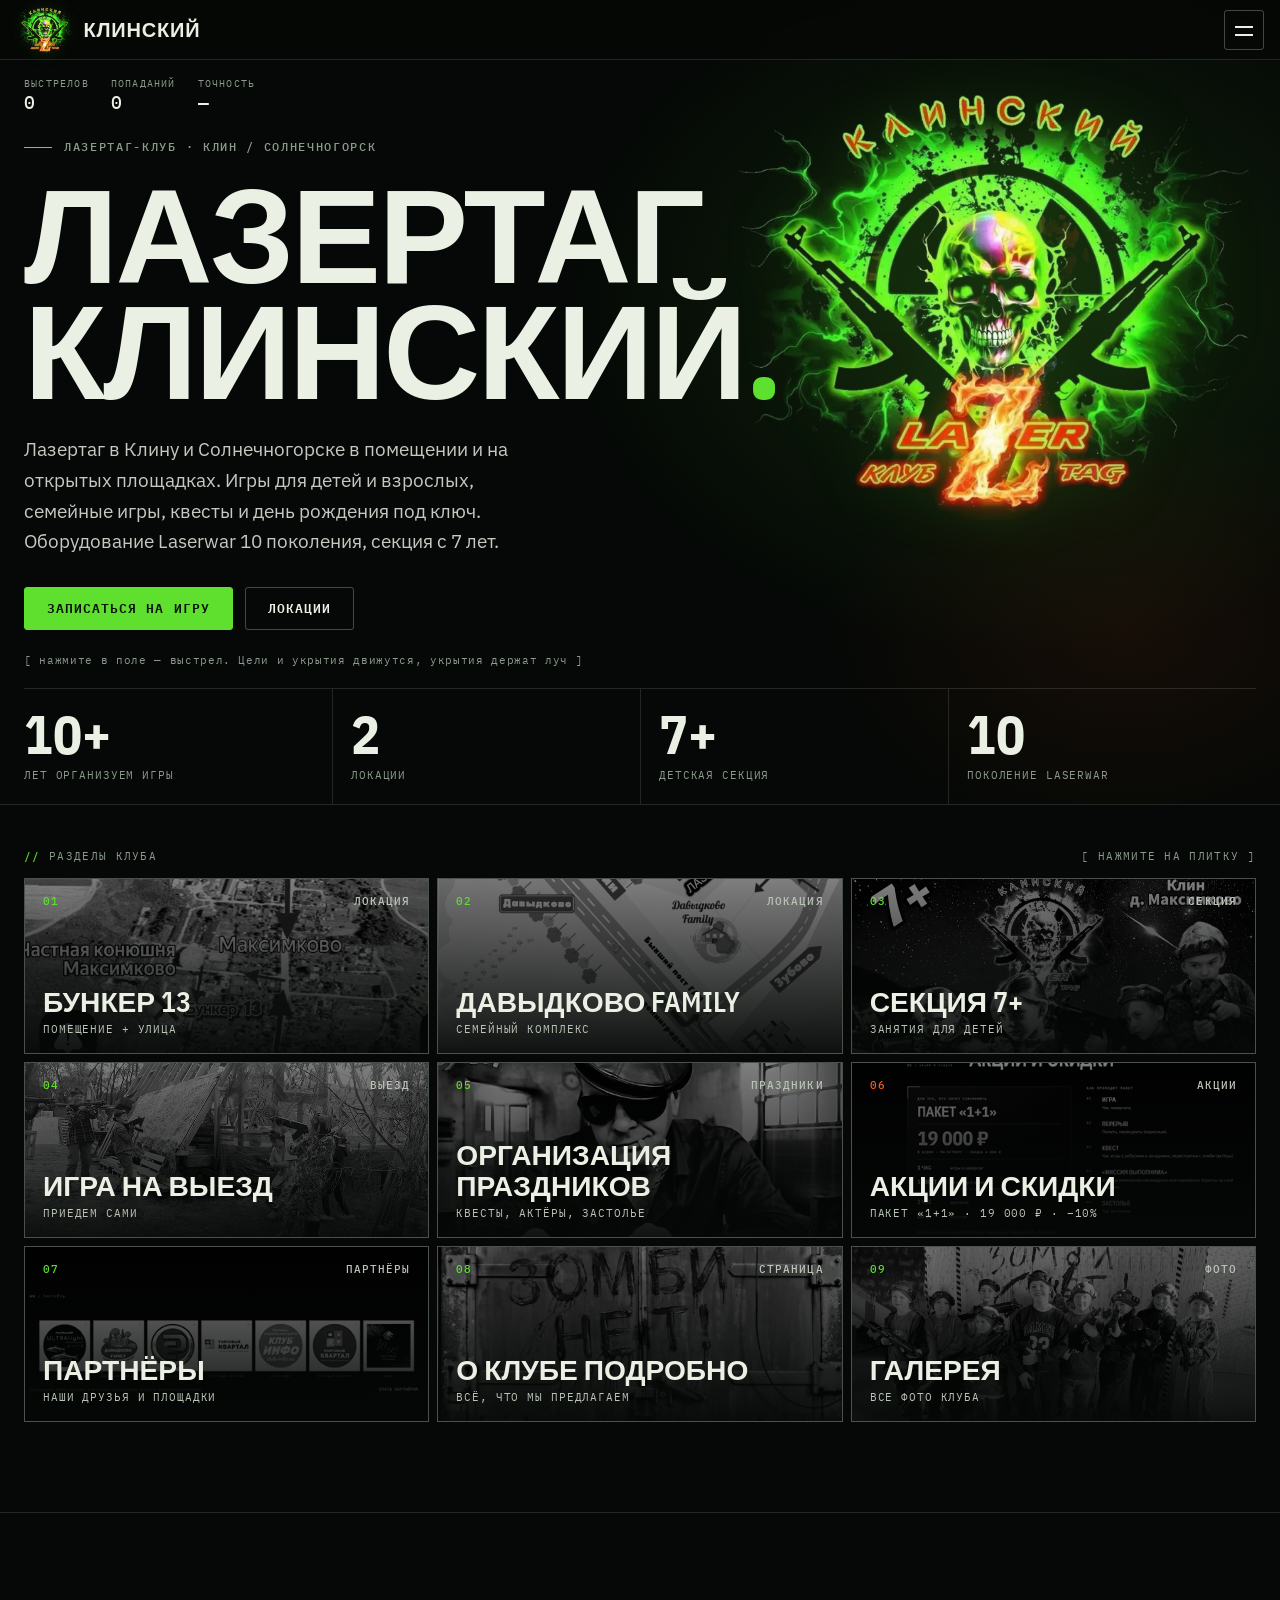
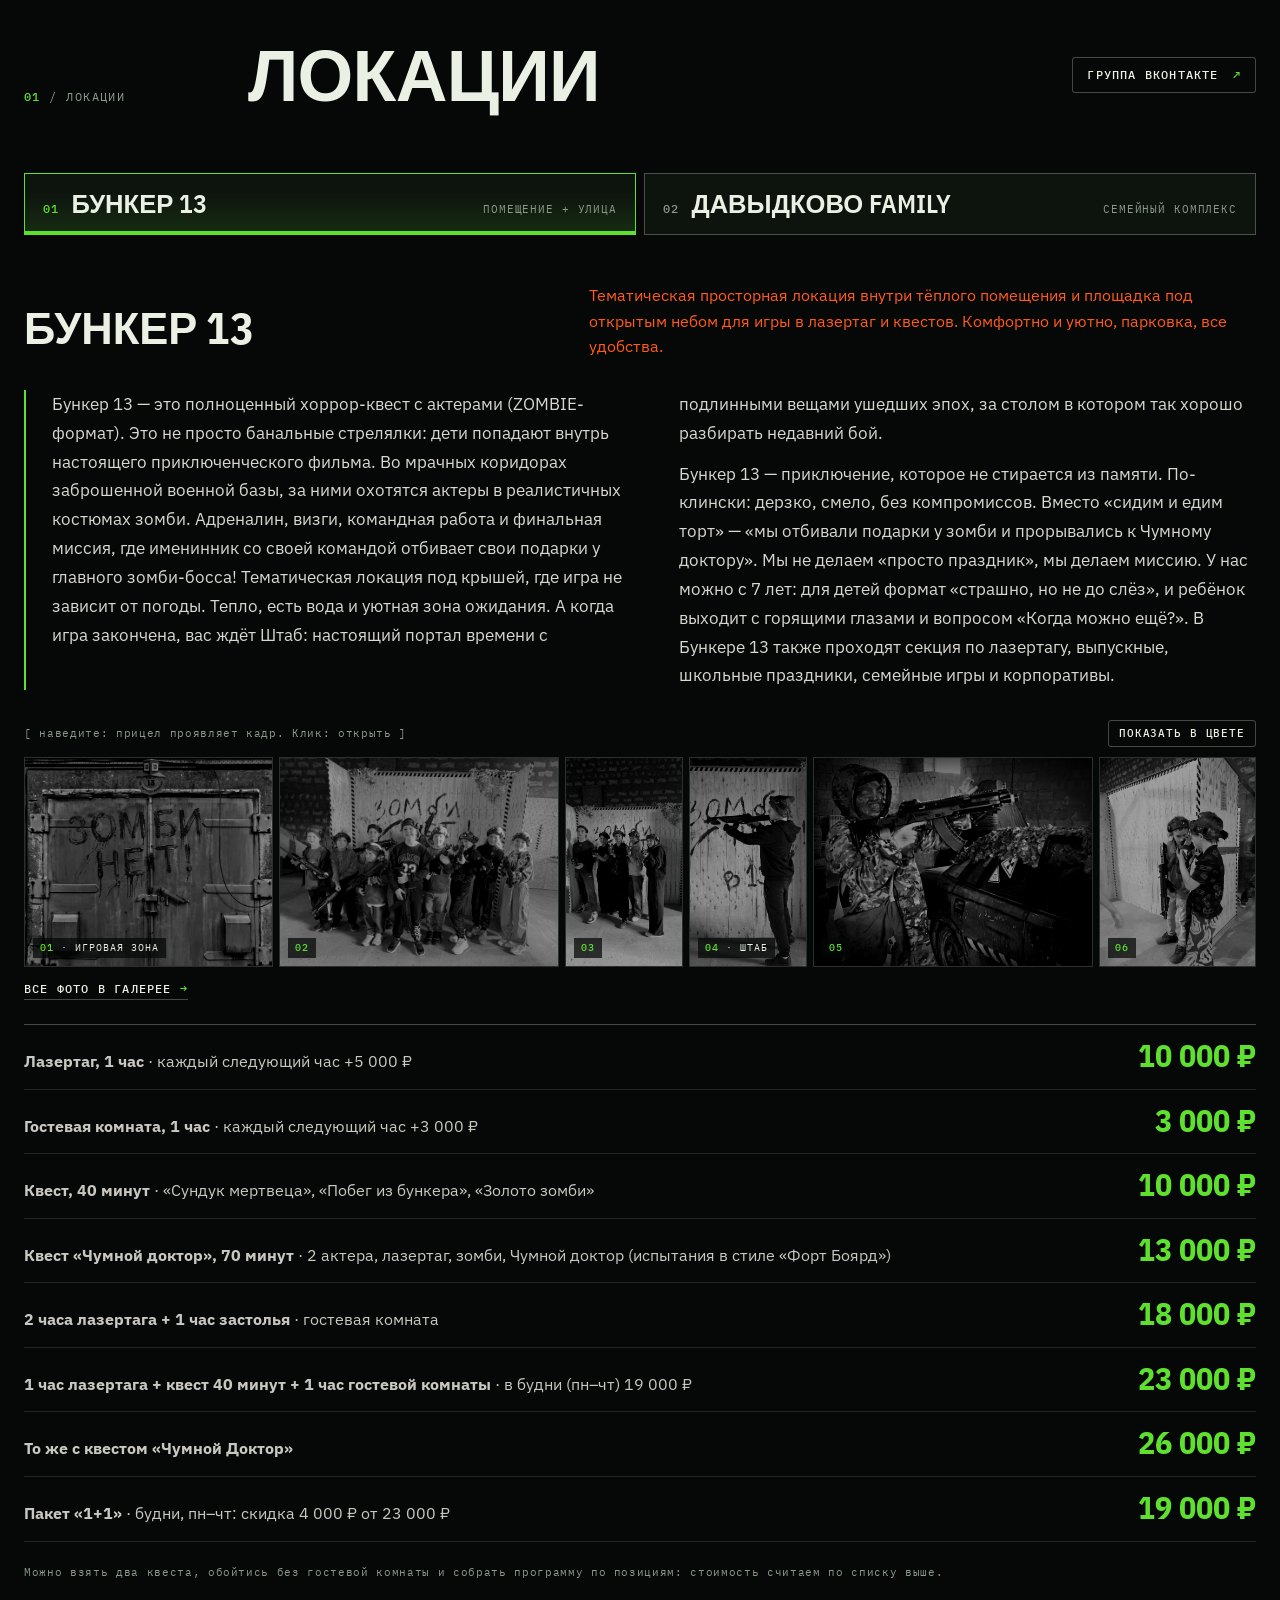
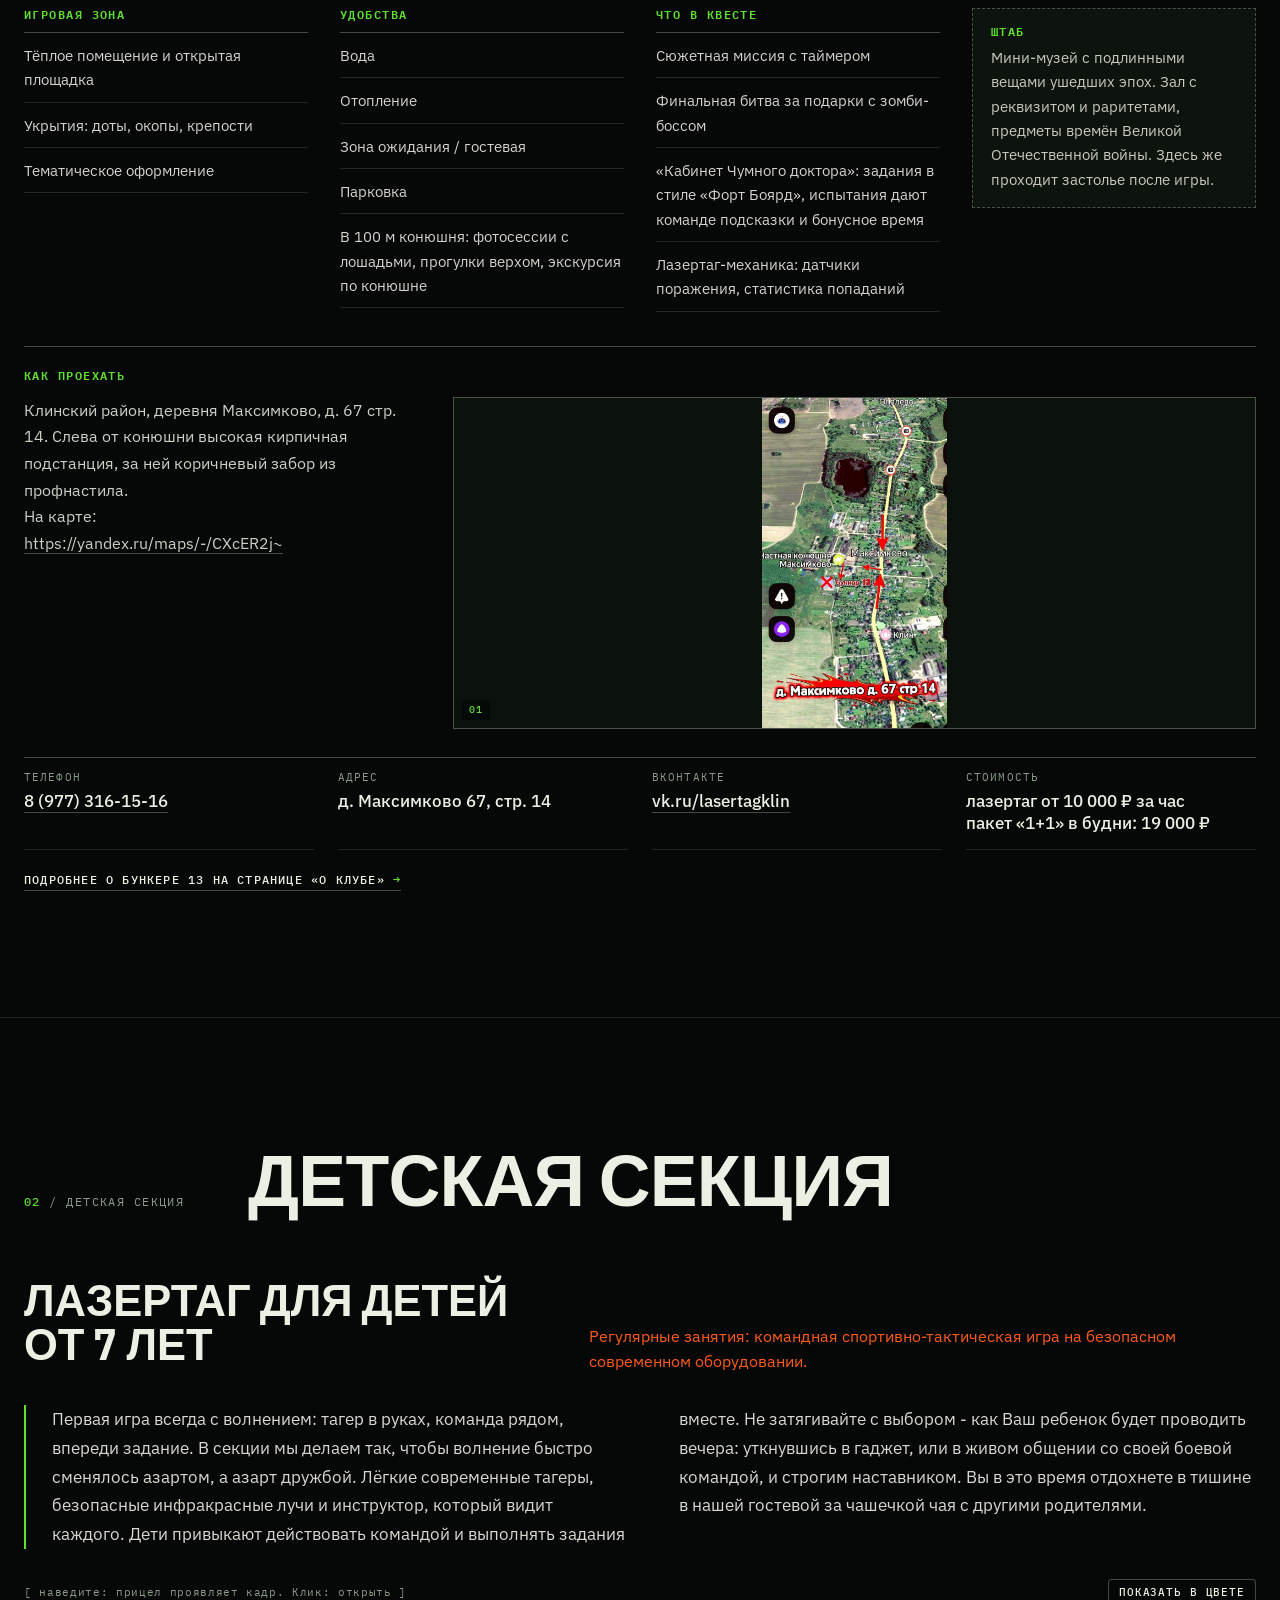
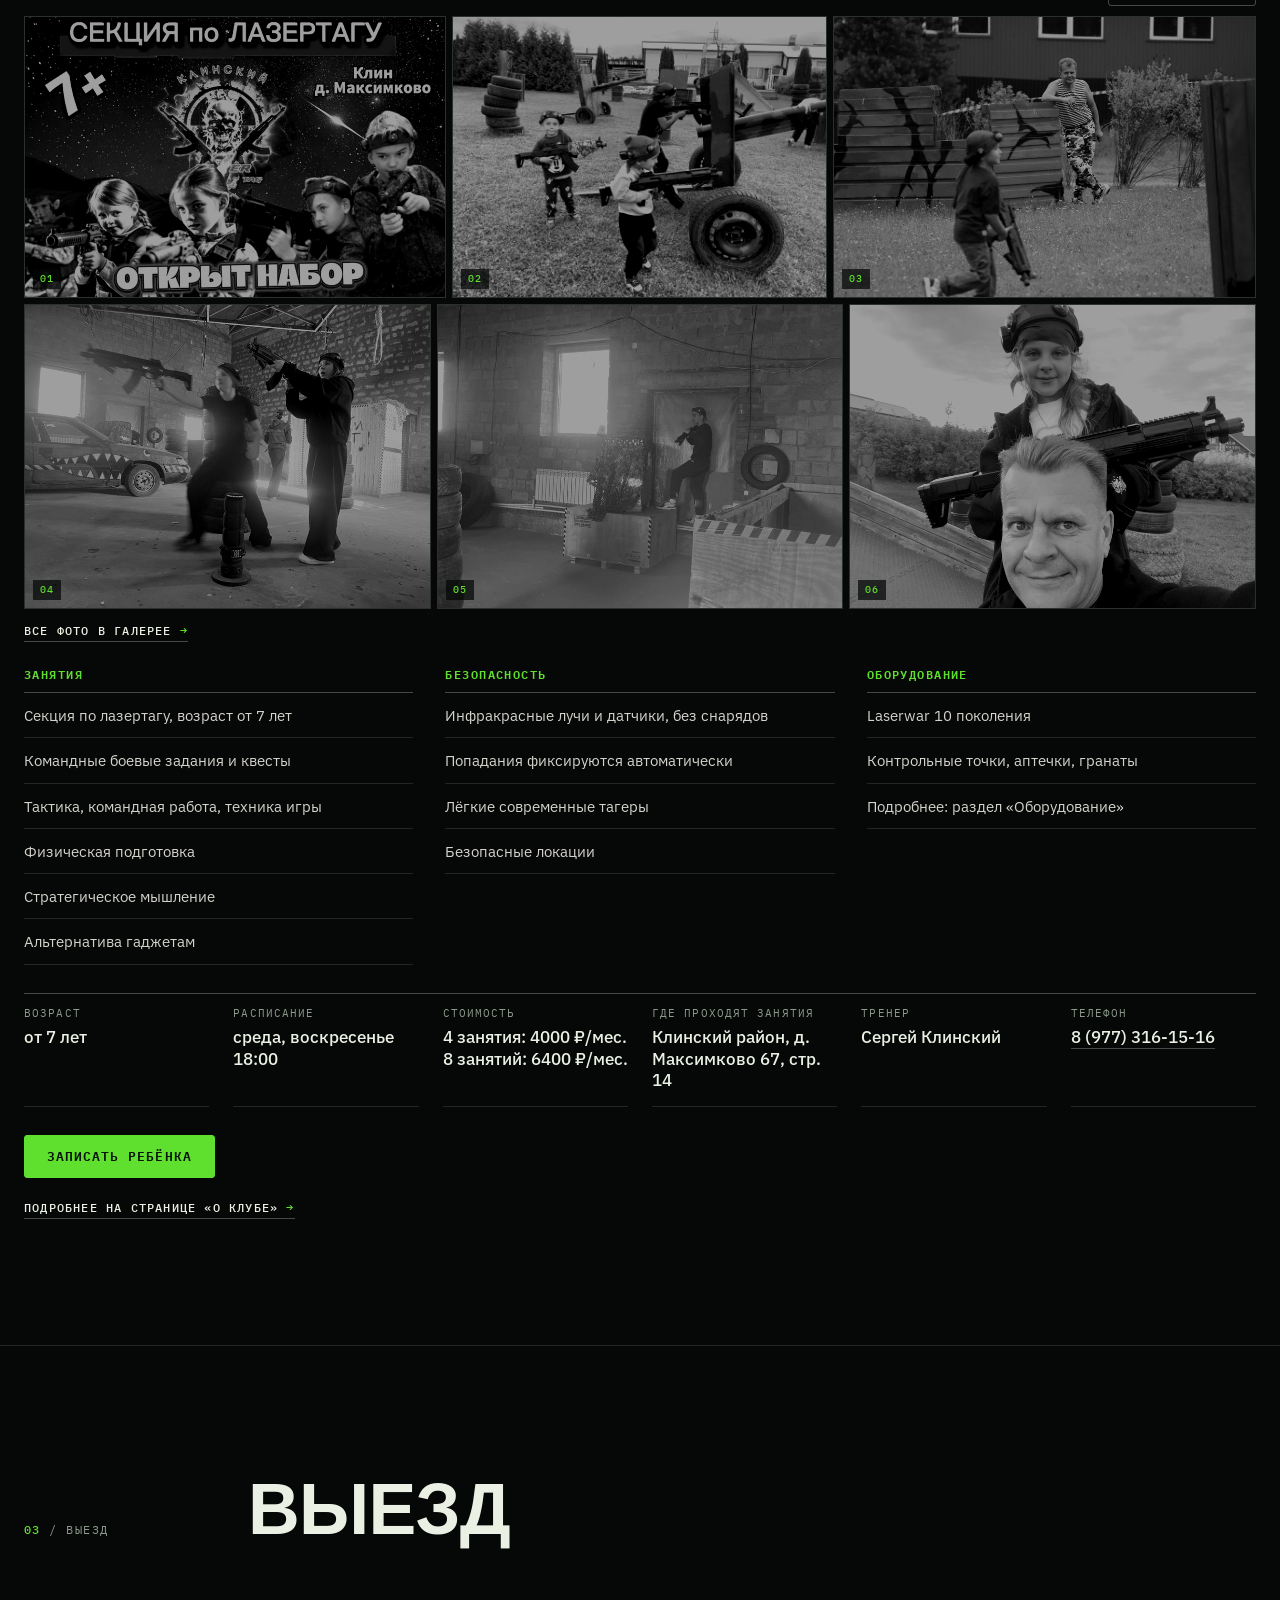
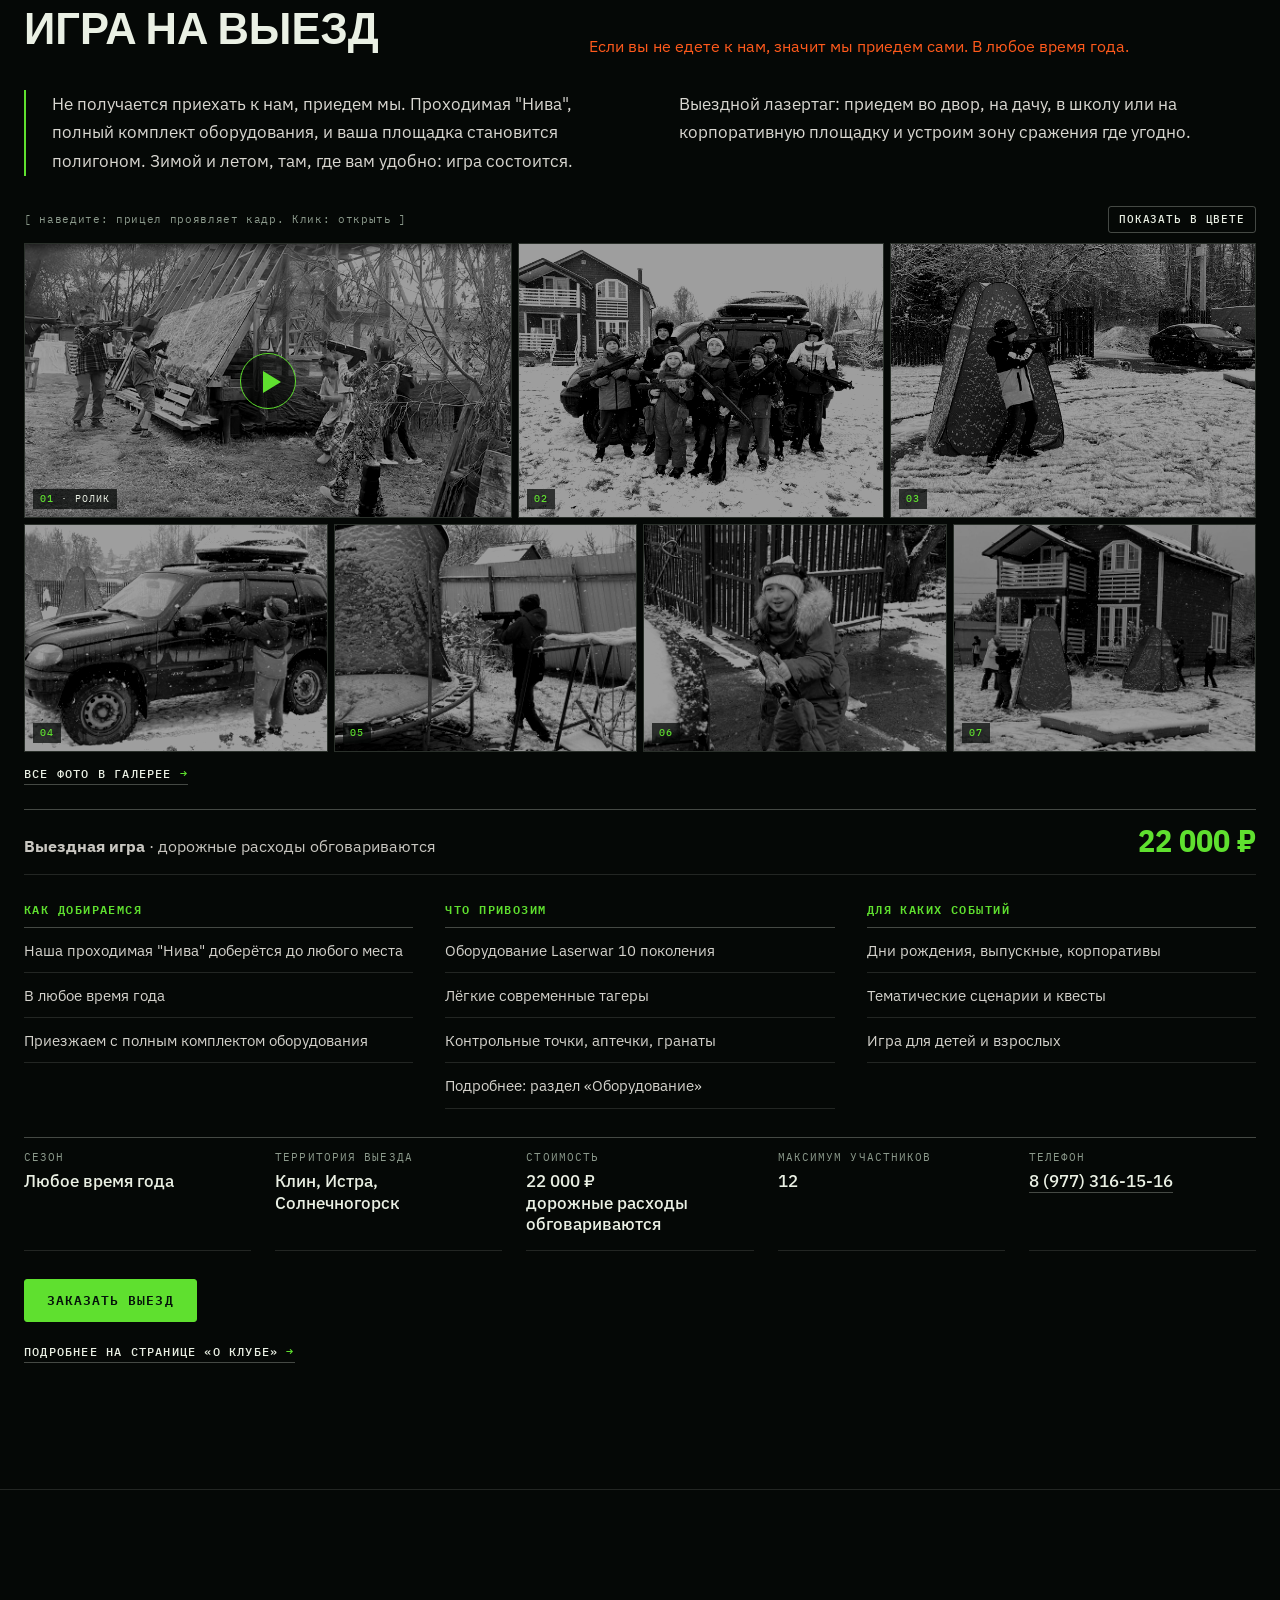
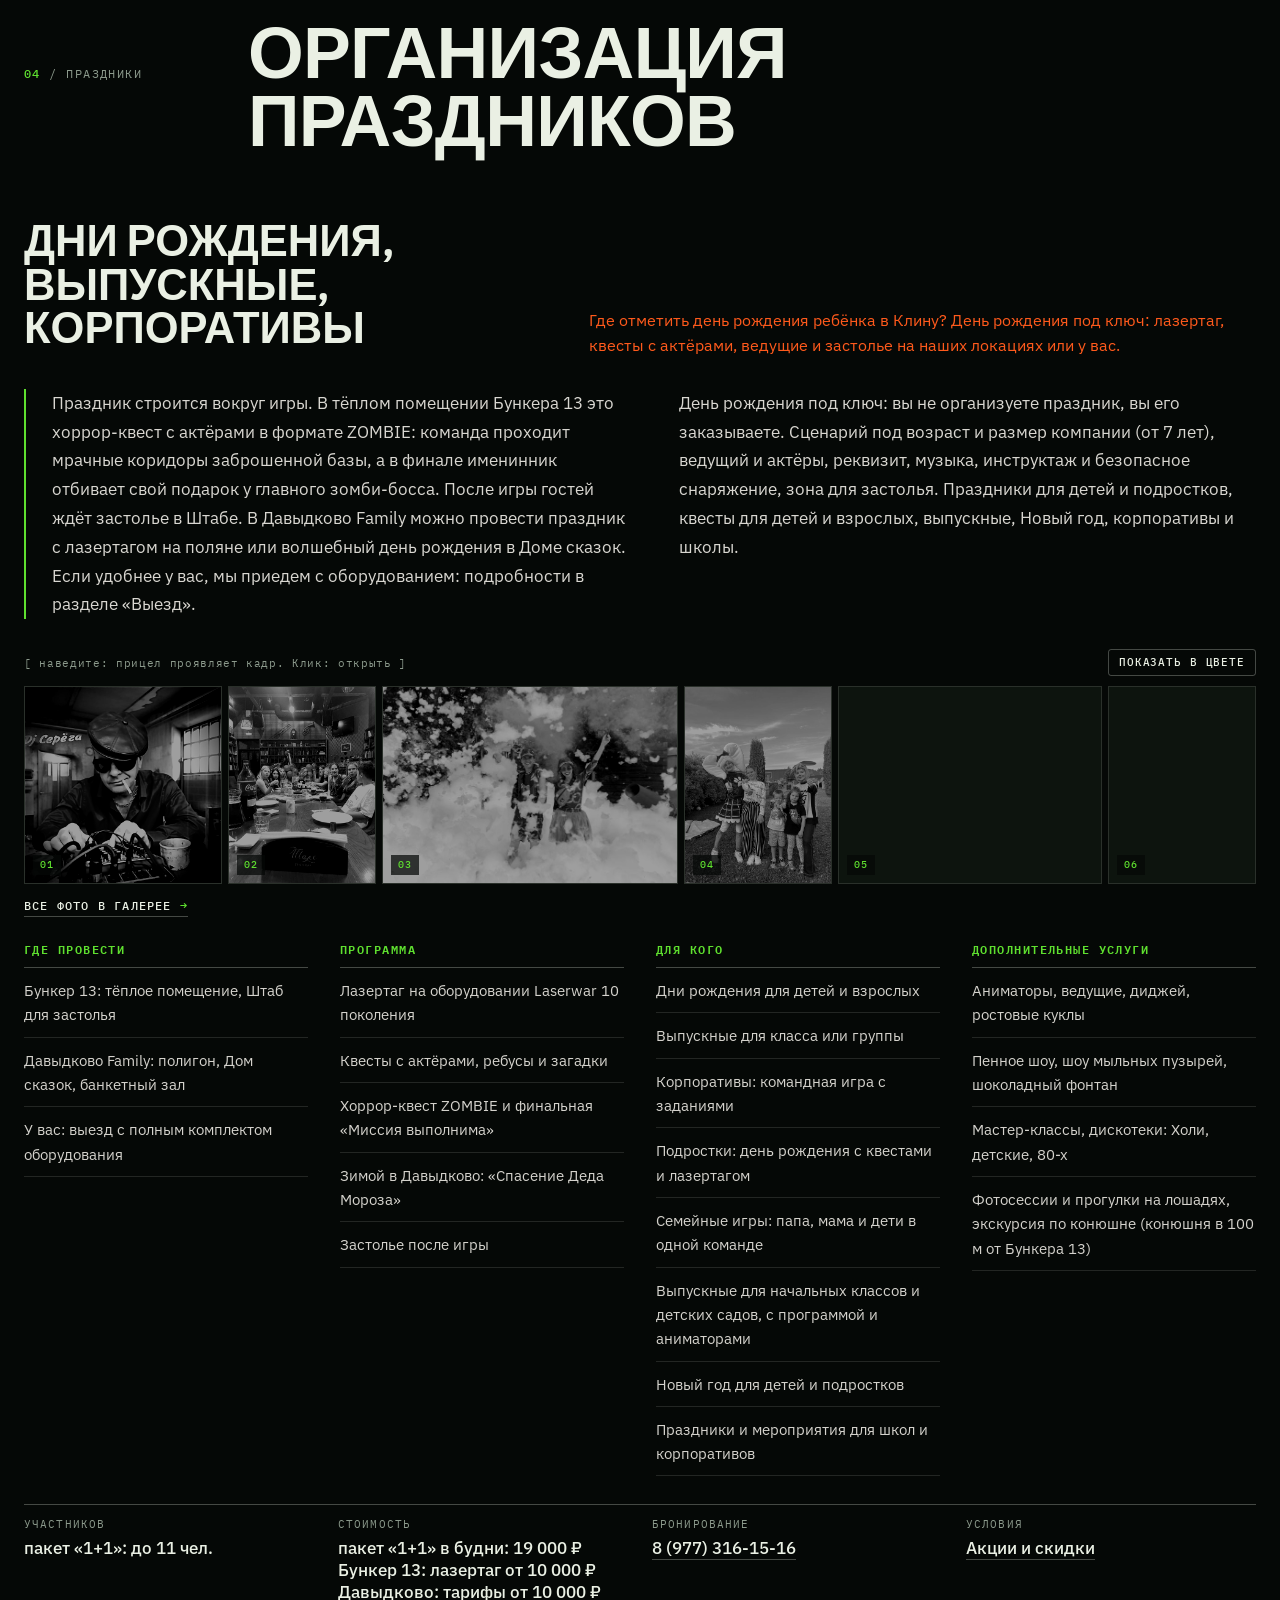
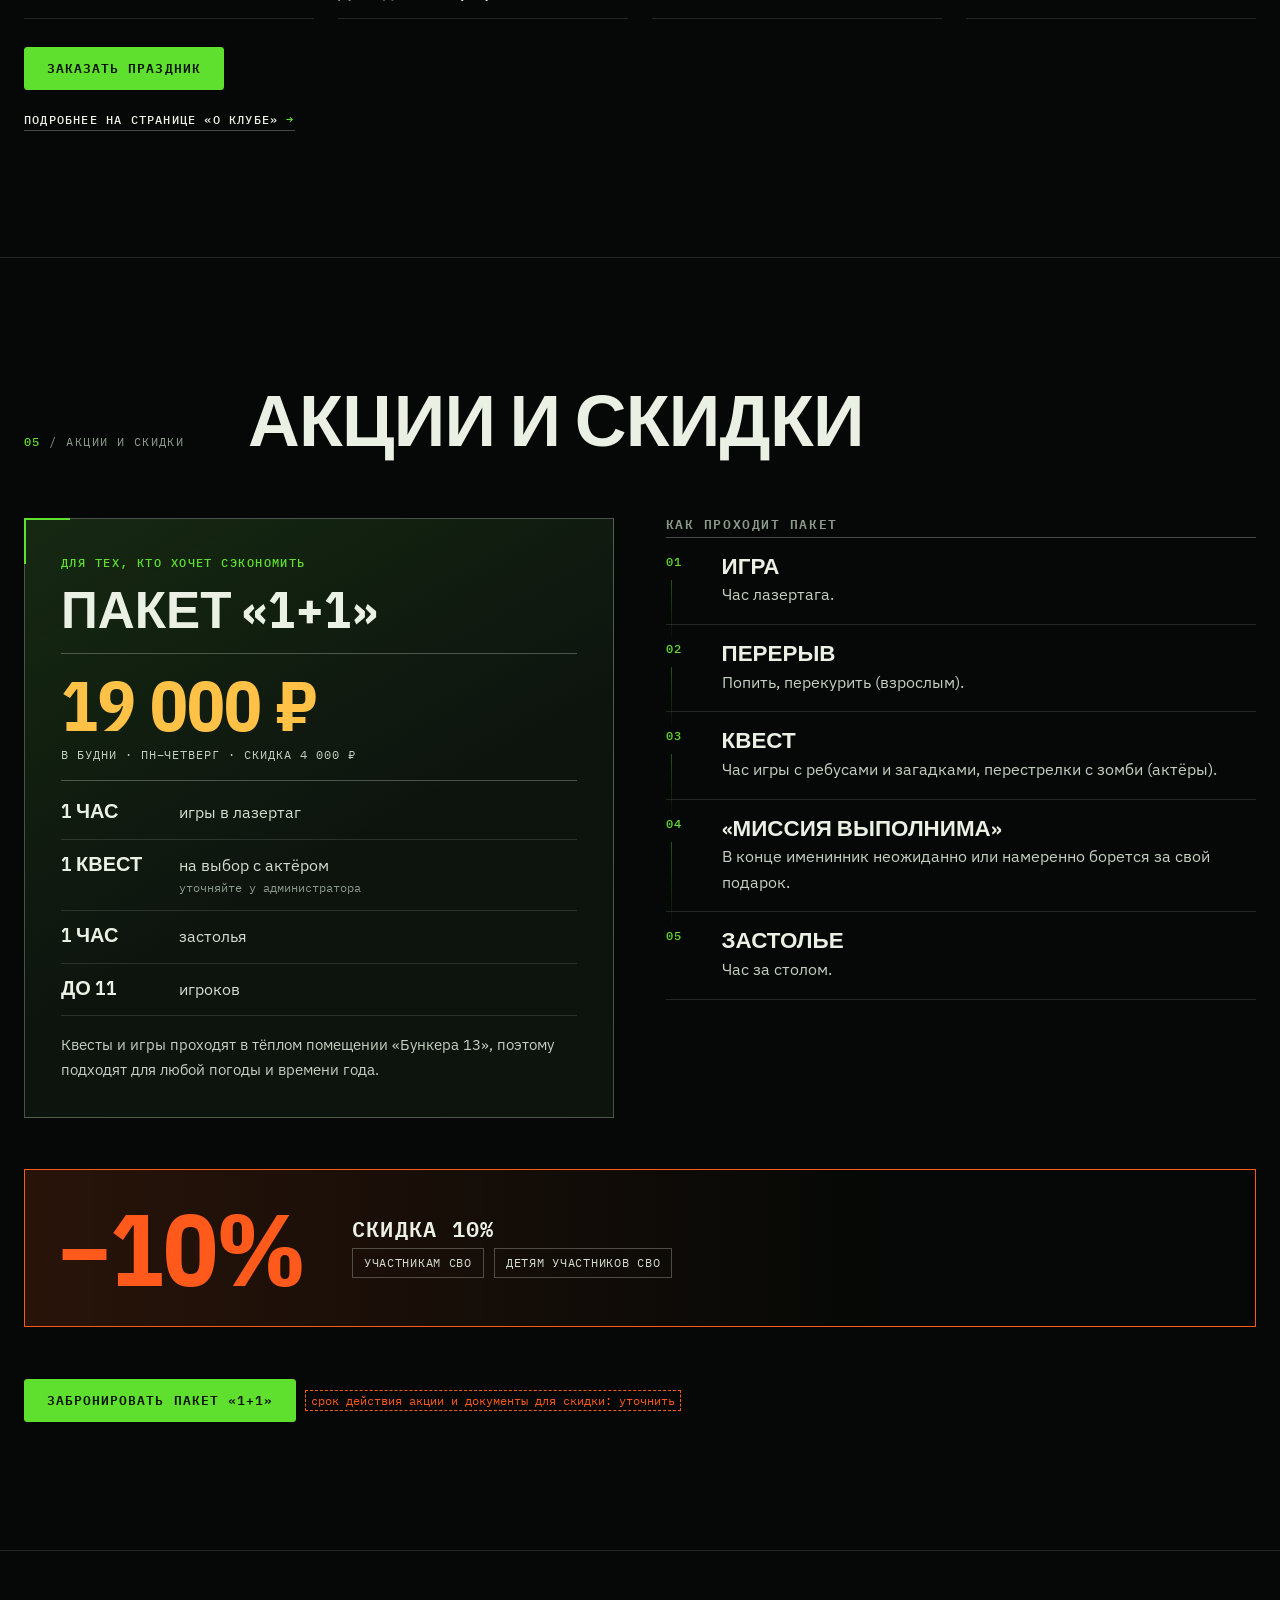
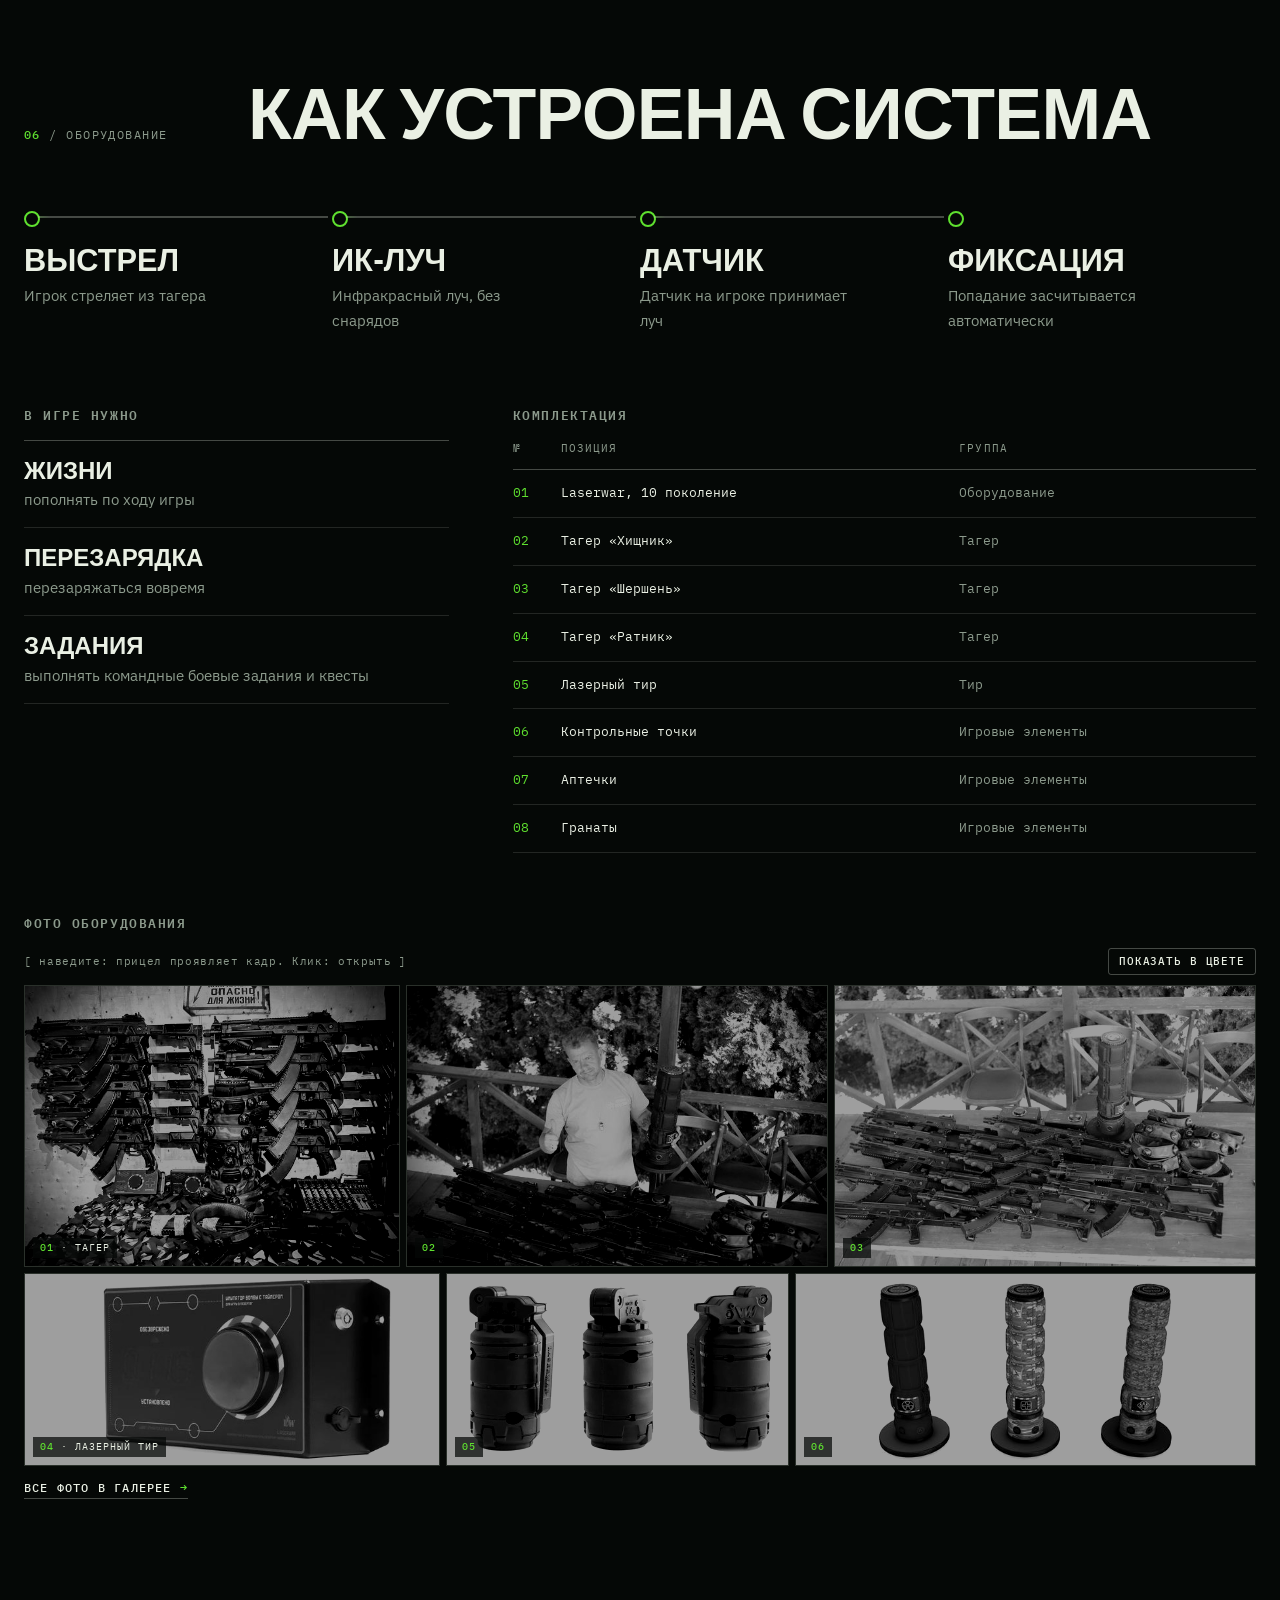
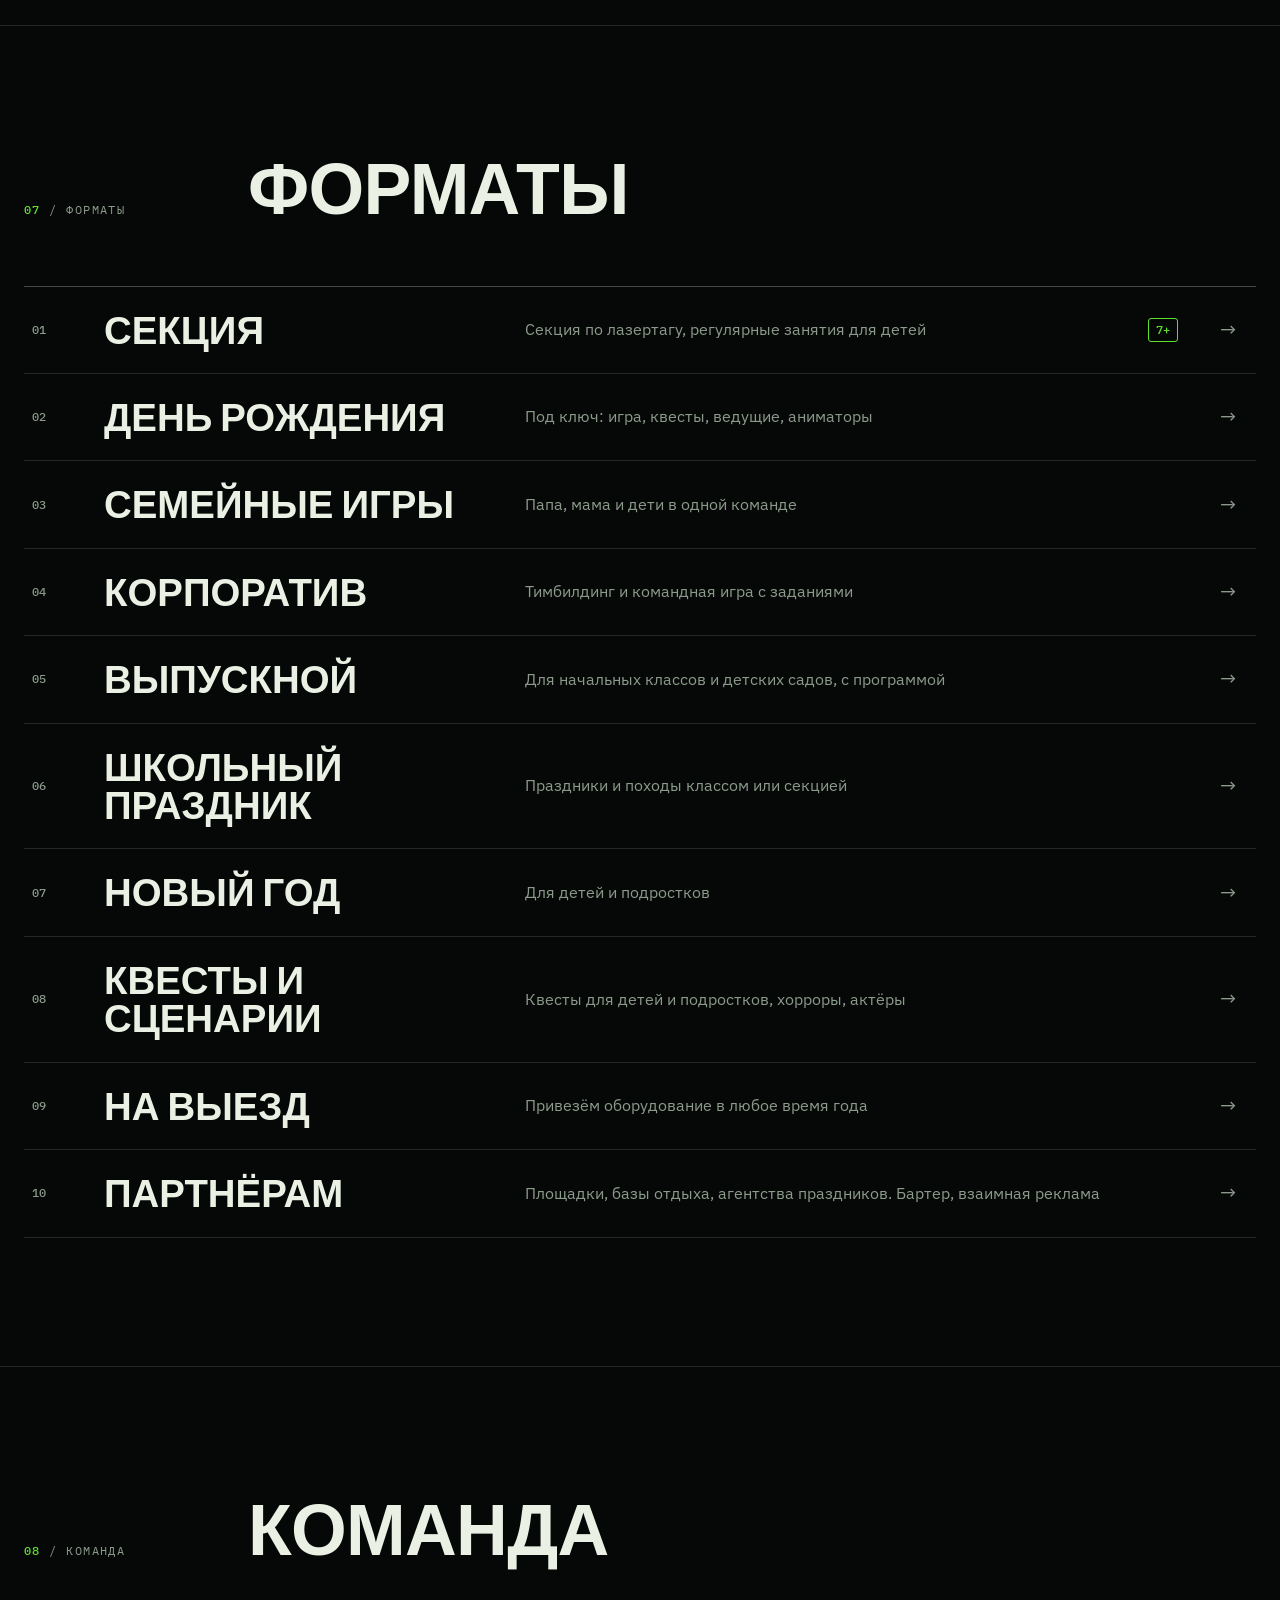
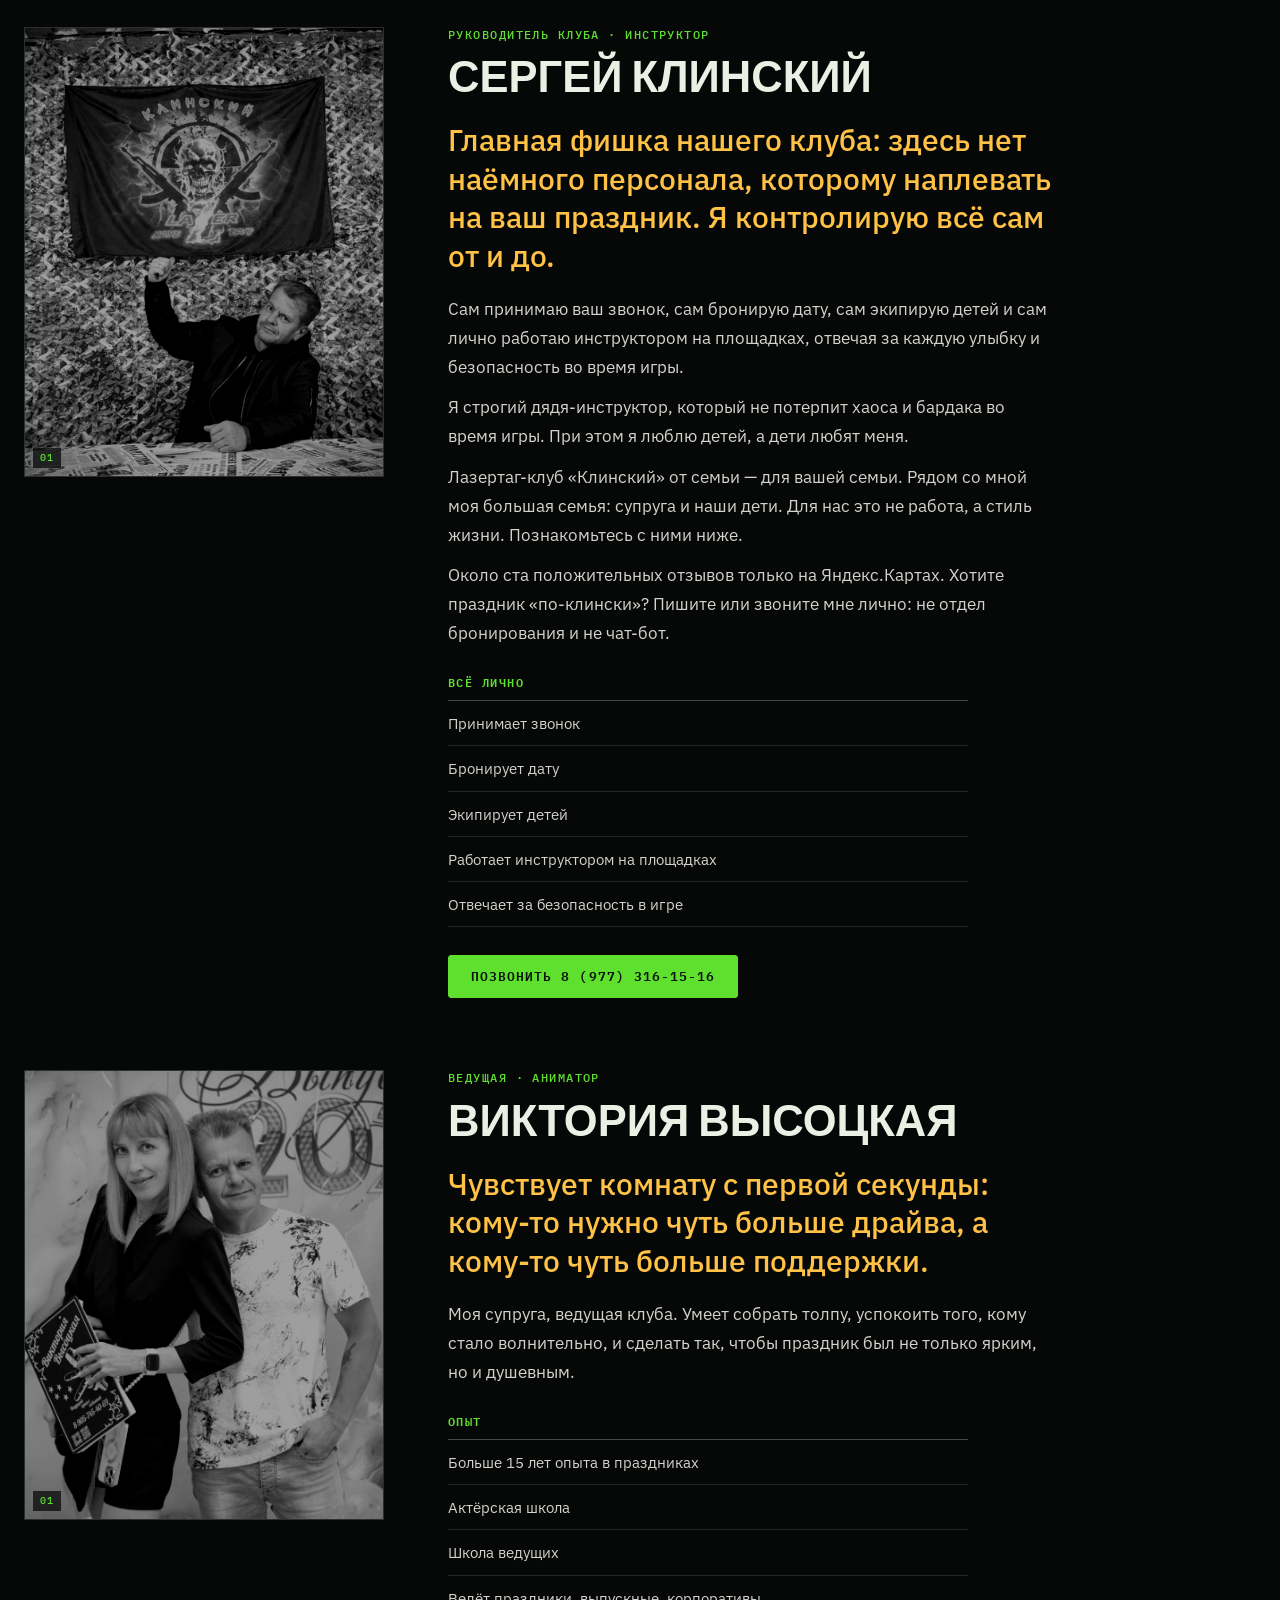
==== commit 622771ef: "Add files via upload" ====
--- a/index.html
+++ b/index.html
@@ -17,7 +17,7 @@
 <link rel="preconnect" href="https://fonts.googleapis.com">
 <link rel="preconnect" href="https://fonts.gstatic.com" crossorigin>
 <link rel="stylesheet" href="https://fonts.googleapis.com/css2?family=IBM+Plex+Mono:wght@400;500&family=IBM+Plex+Sans+Condensed:wght@500;600;700&family=IBM+Plex+Sans:wght@400;500&display=swap&subset=cyrillic">
-<link rel="stylesheet" href="style.css?v=28">
+<link rel="stylesheet" href="style.css?v=29">
 <script>document.documentElement.classList.add('js')</script>
 <script type="application/ld+json">
 {
@@ -953,6 +953,6 @@
   </div>
 </footer>
 
-<script src="main.js?v=28"></script>
+<script src="main.js?v=29"></script>
 </body>
 </html>
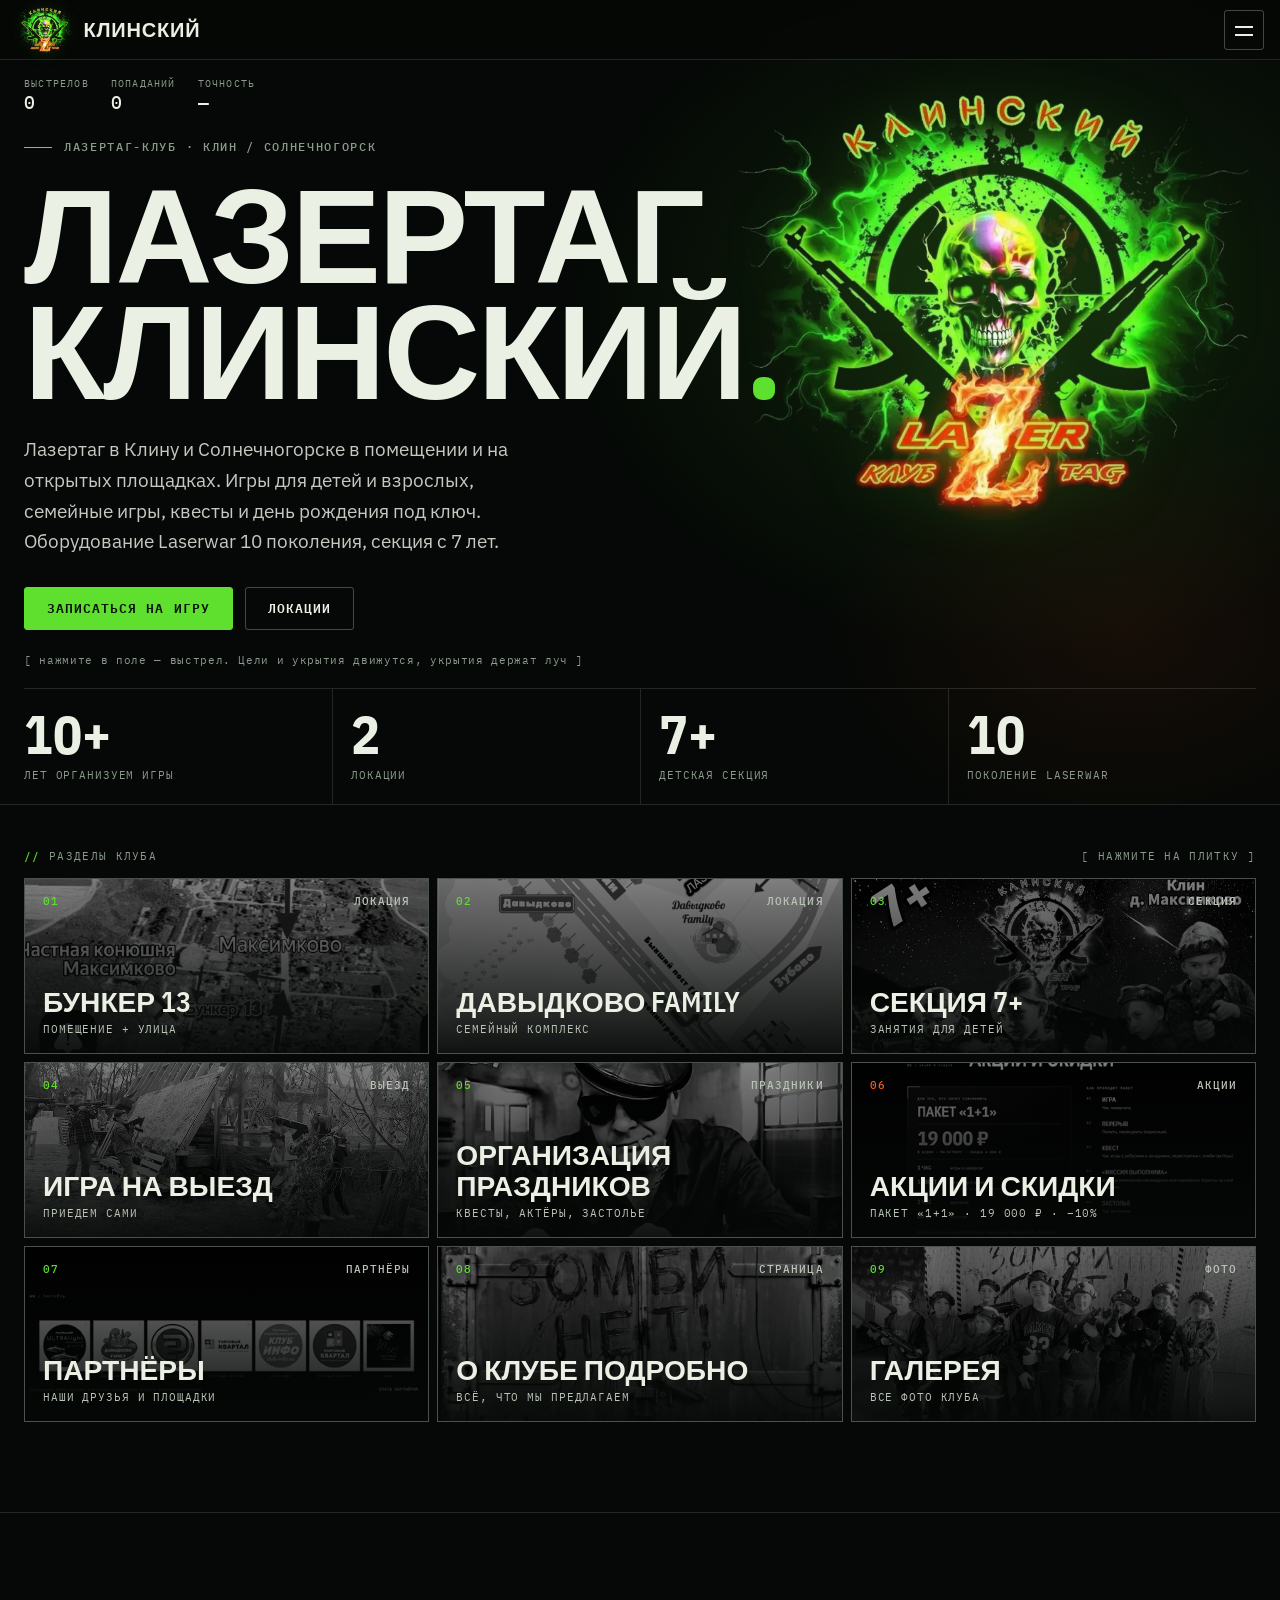
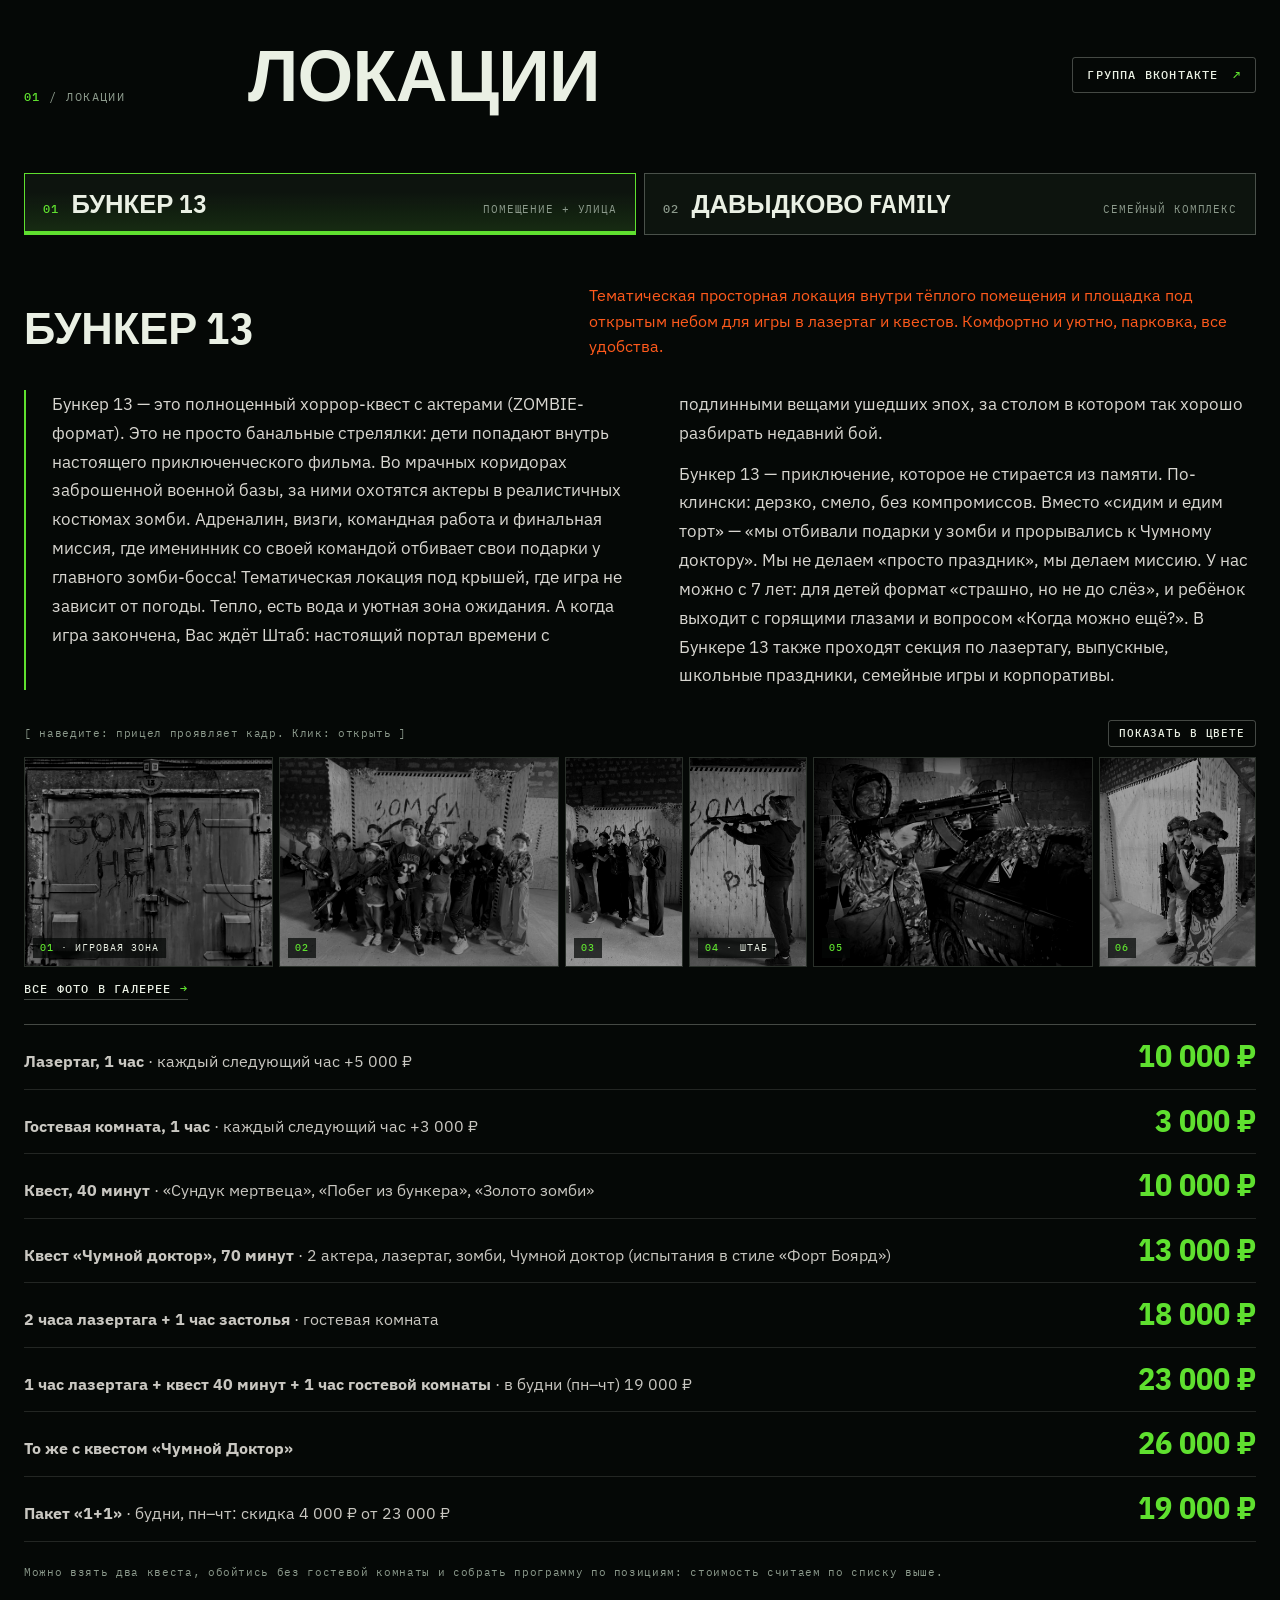
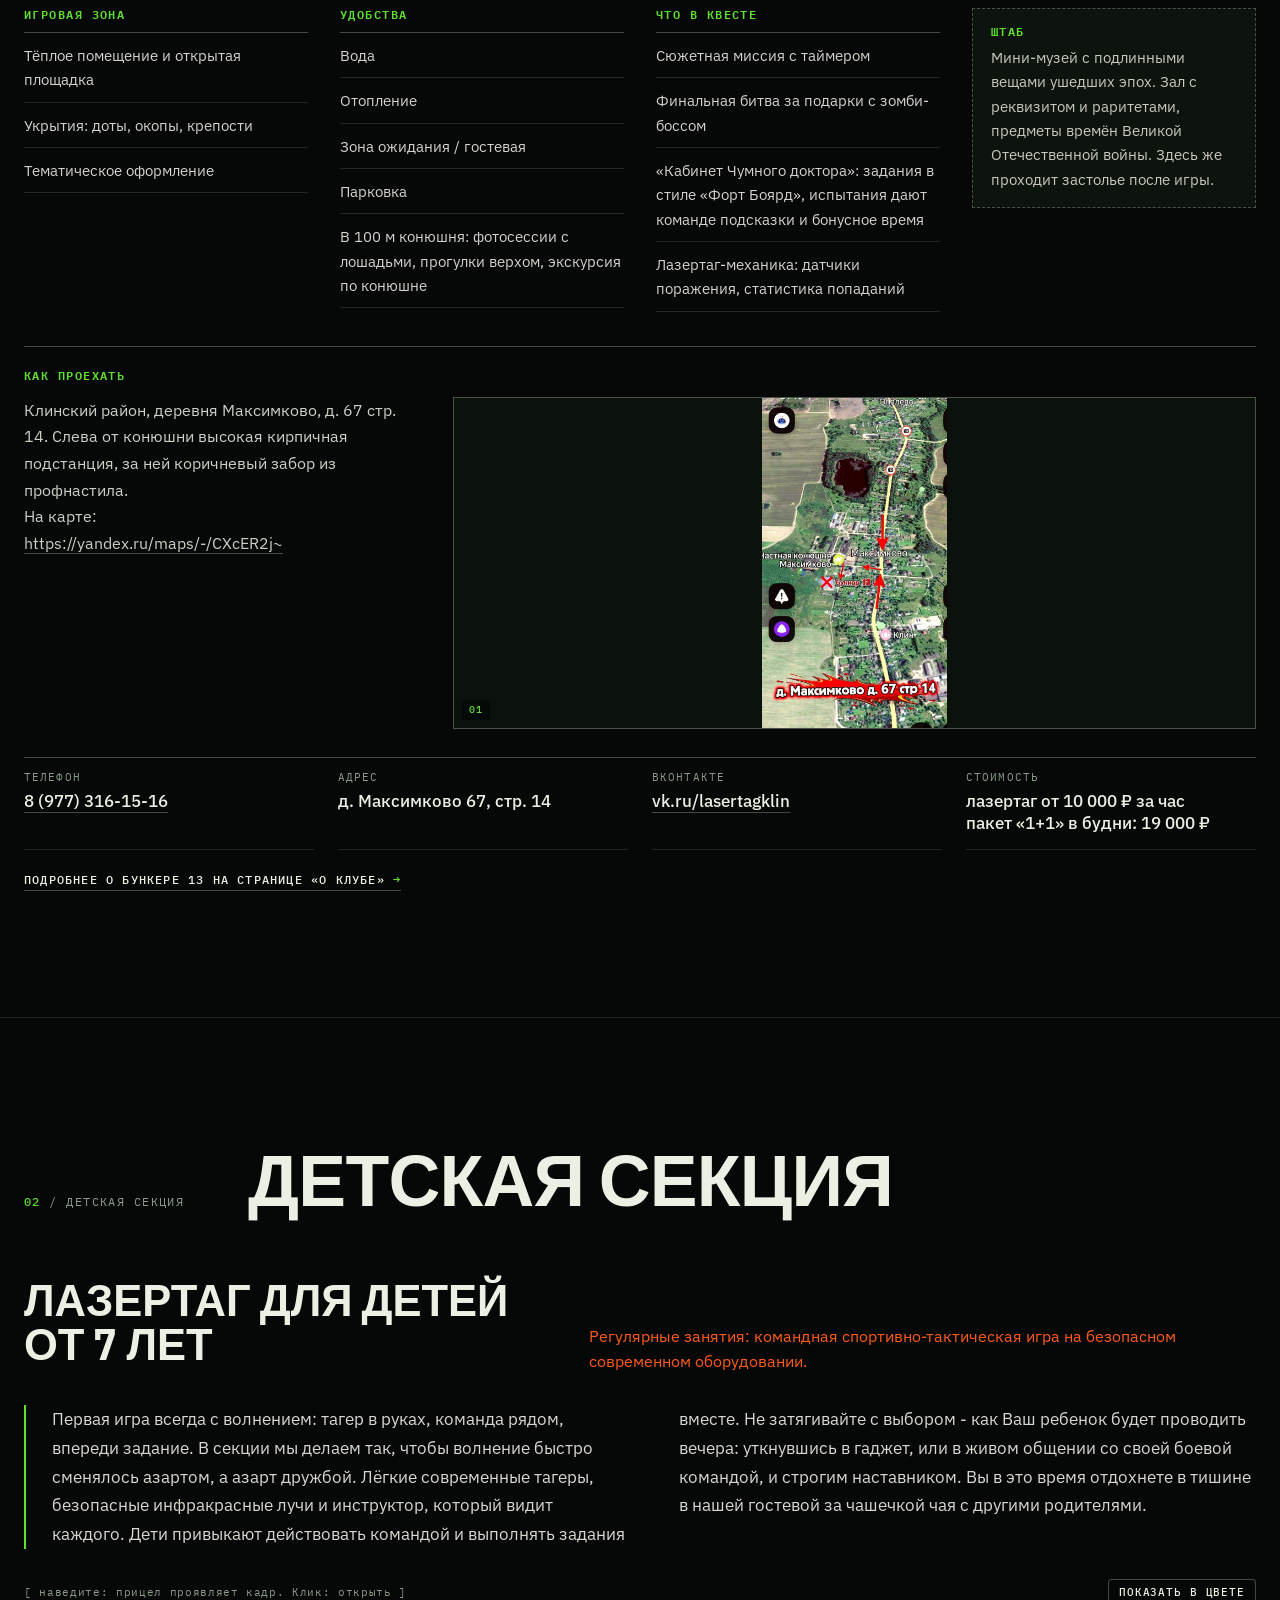
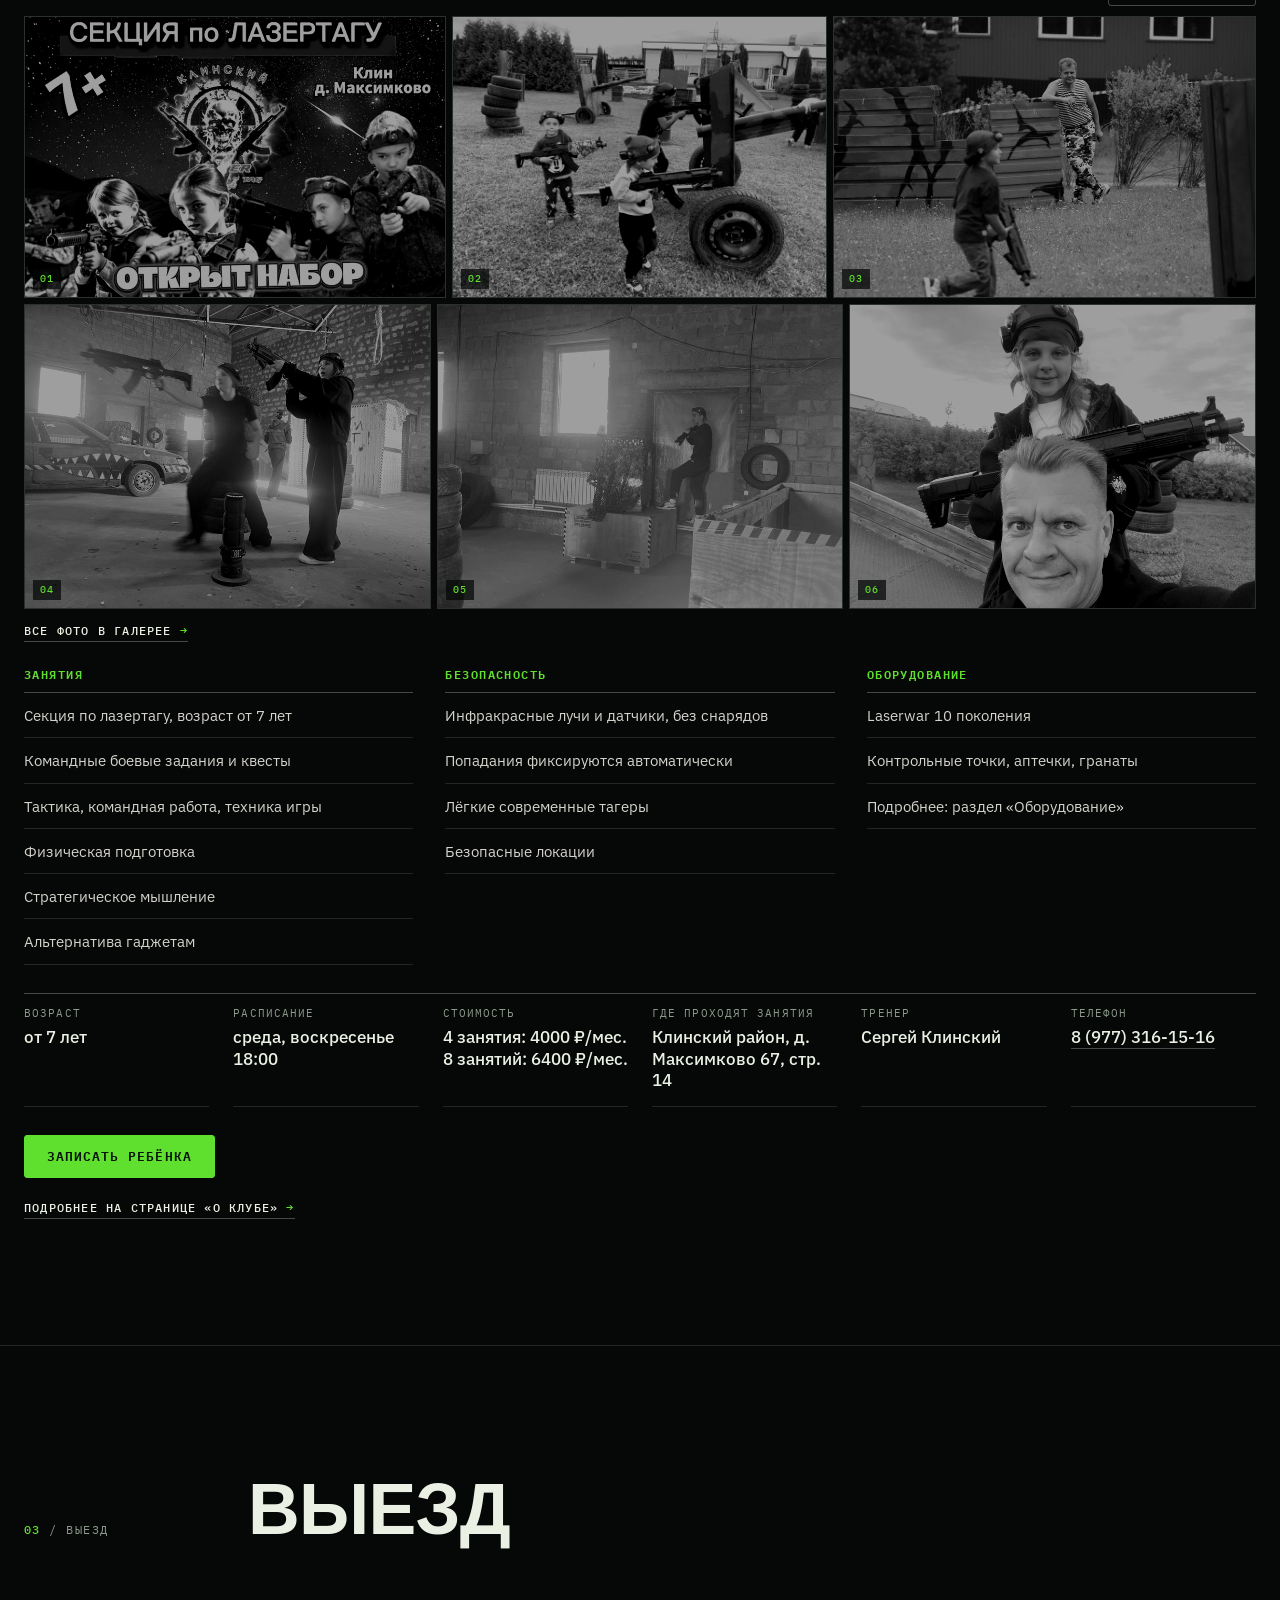
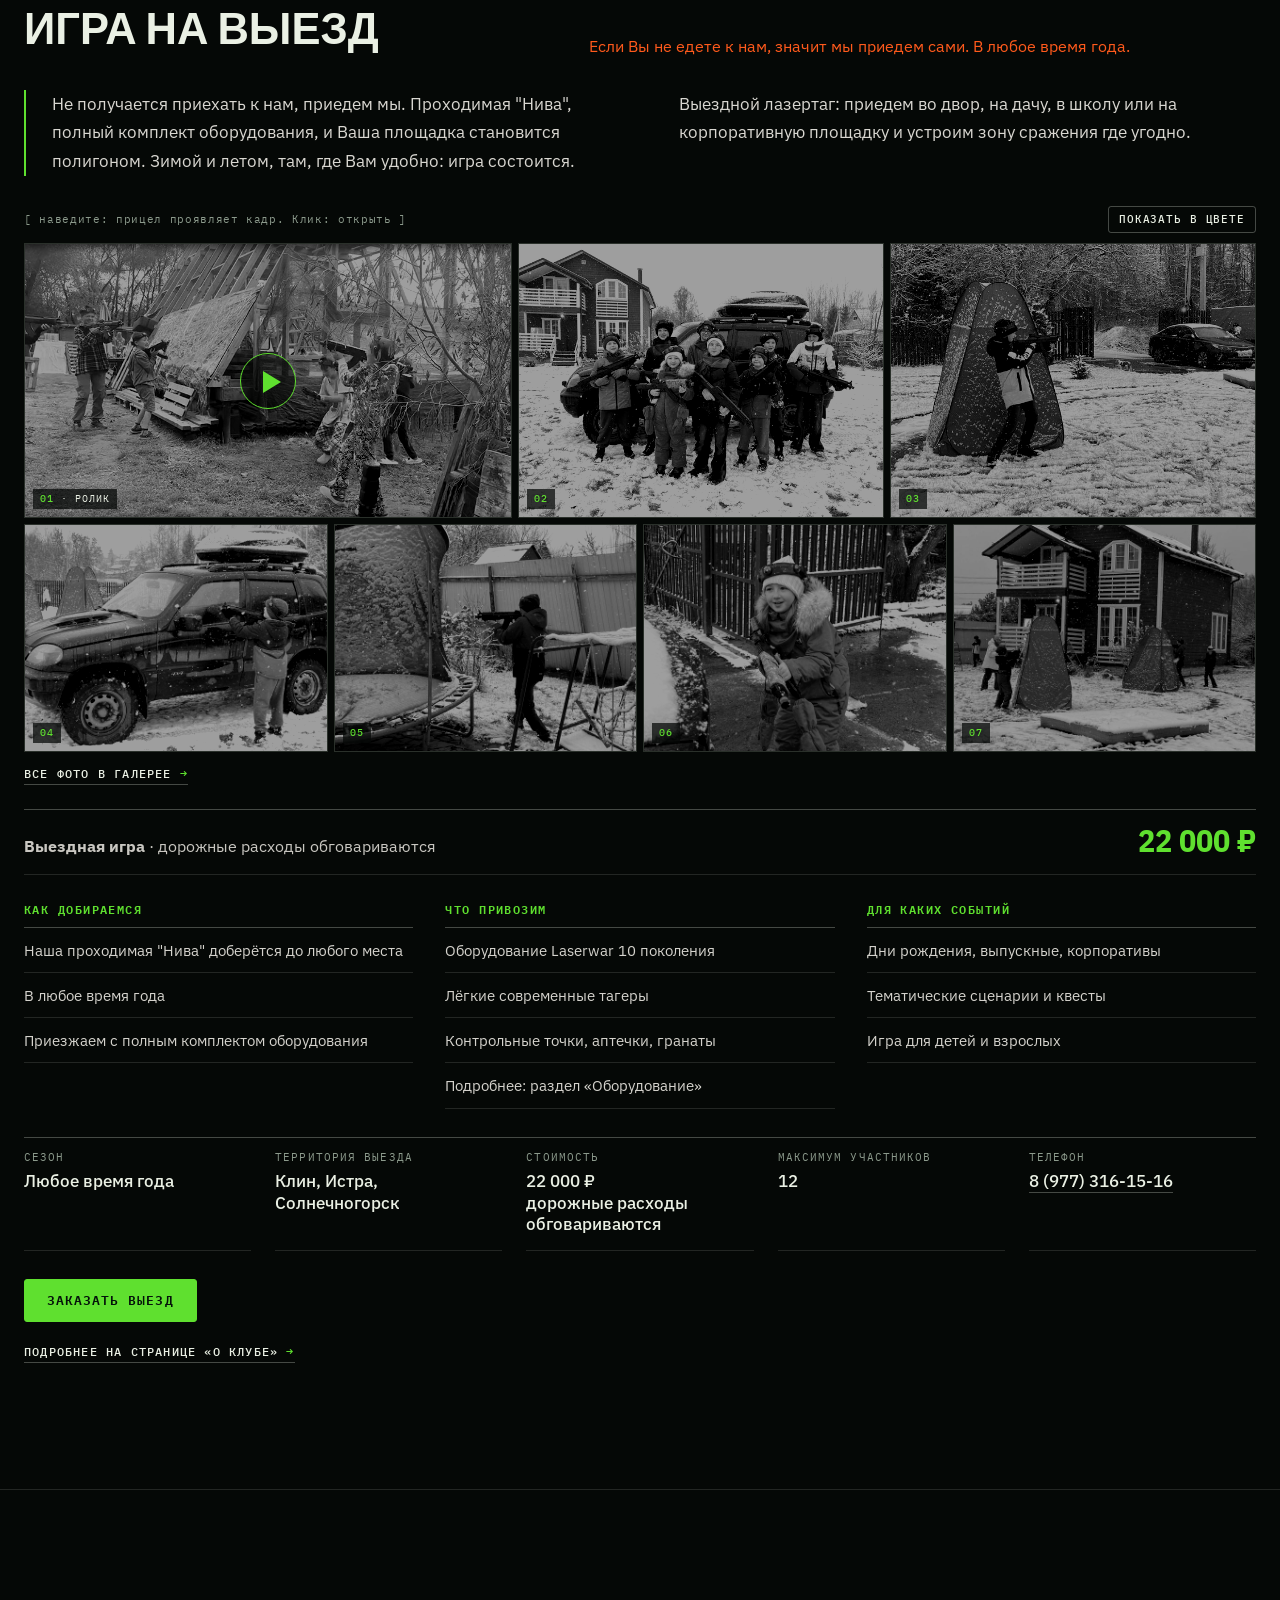
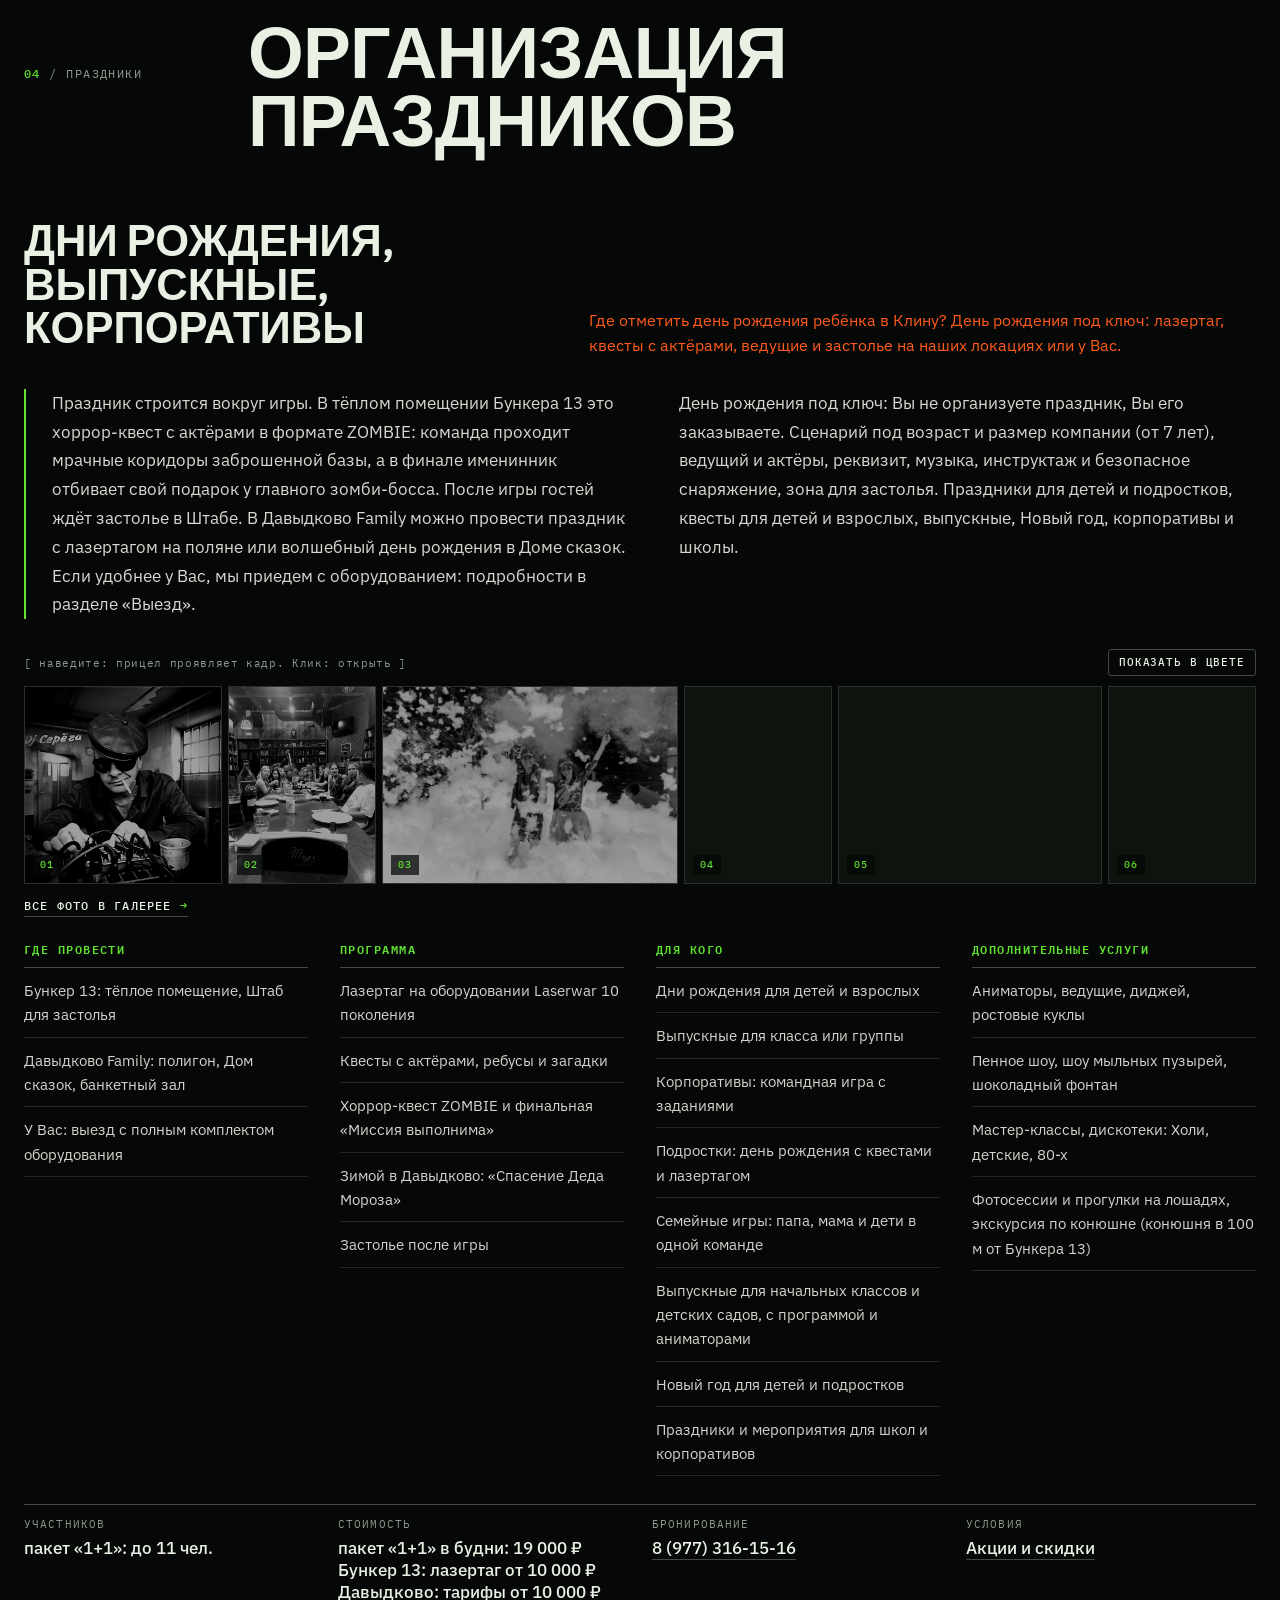
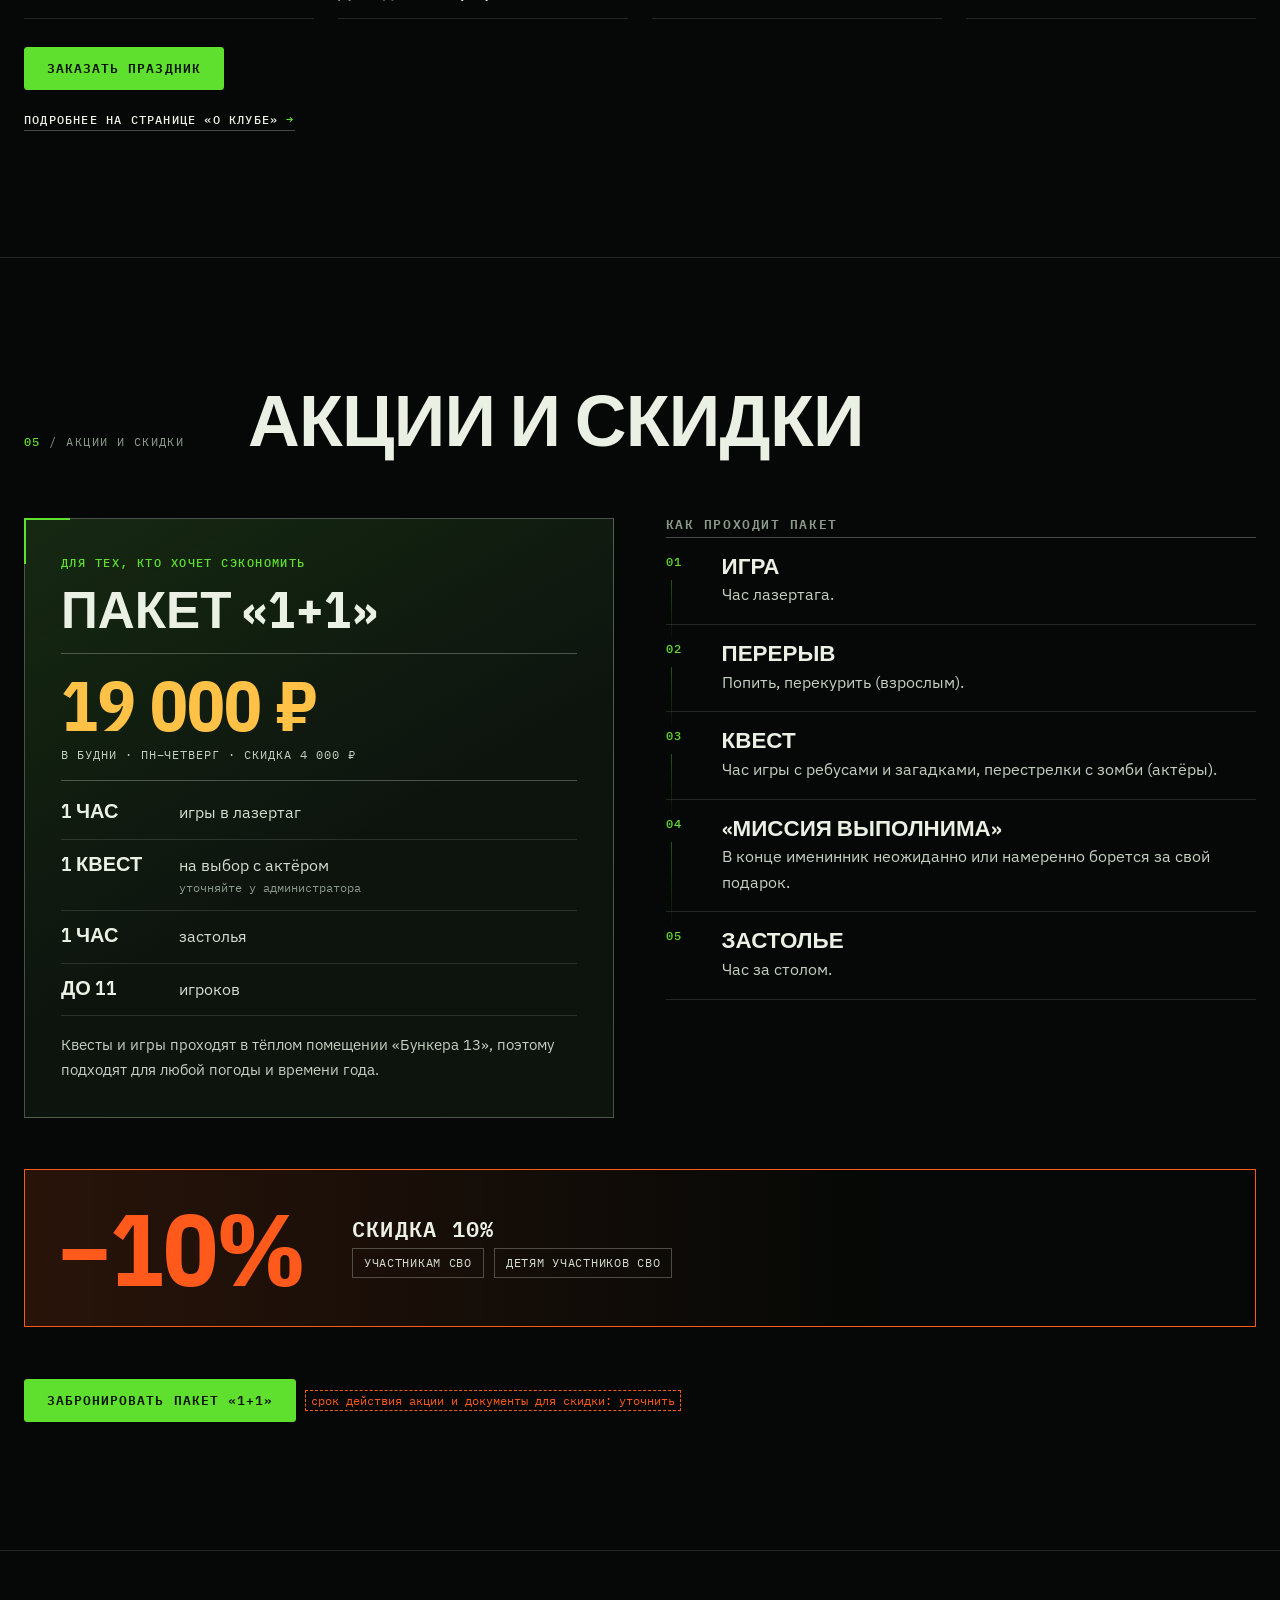
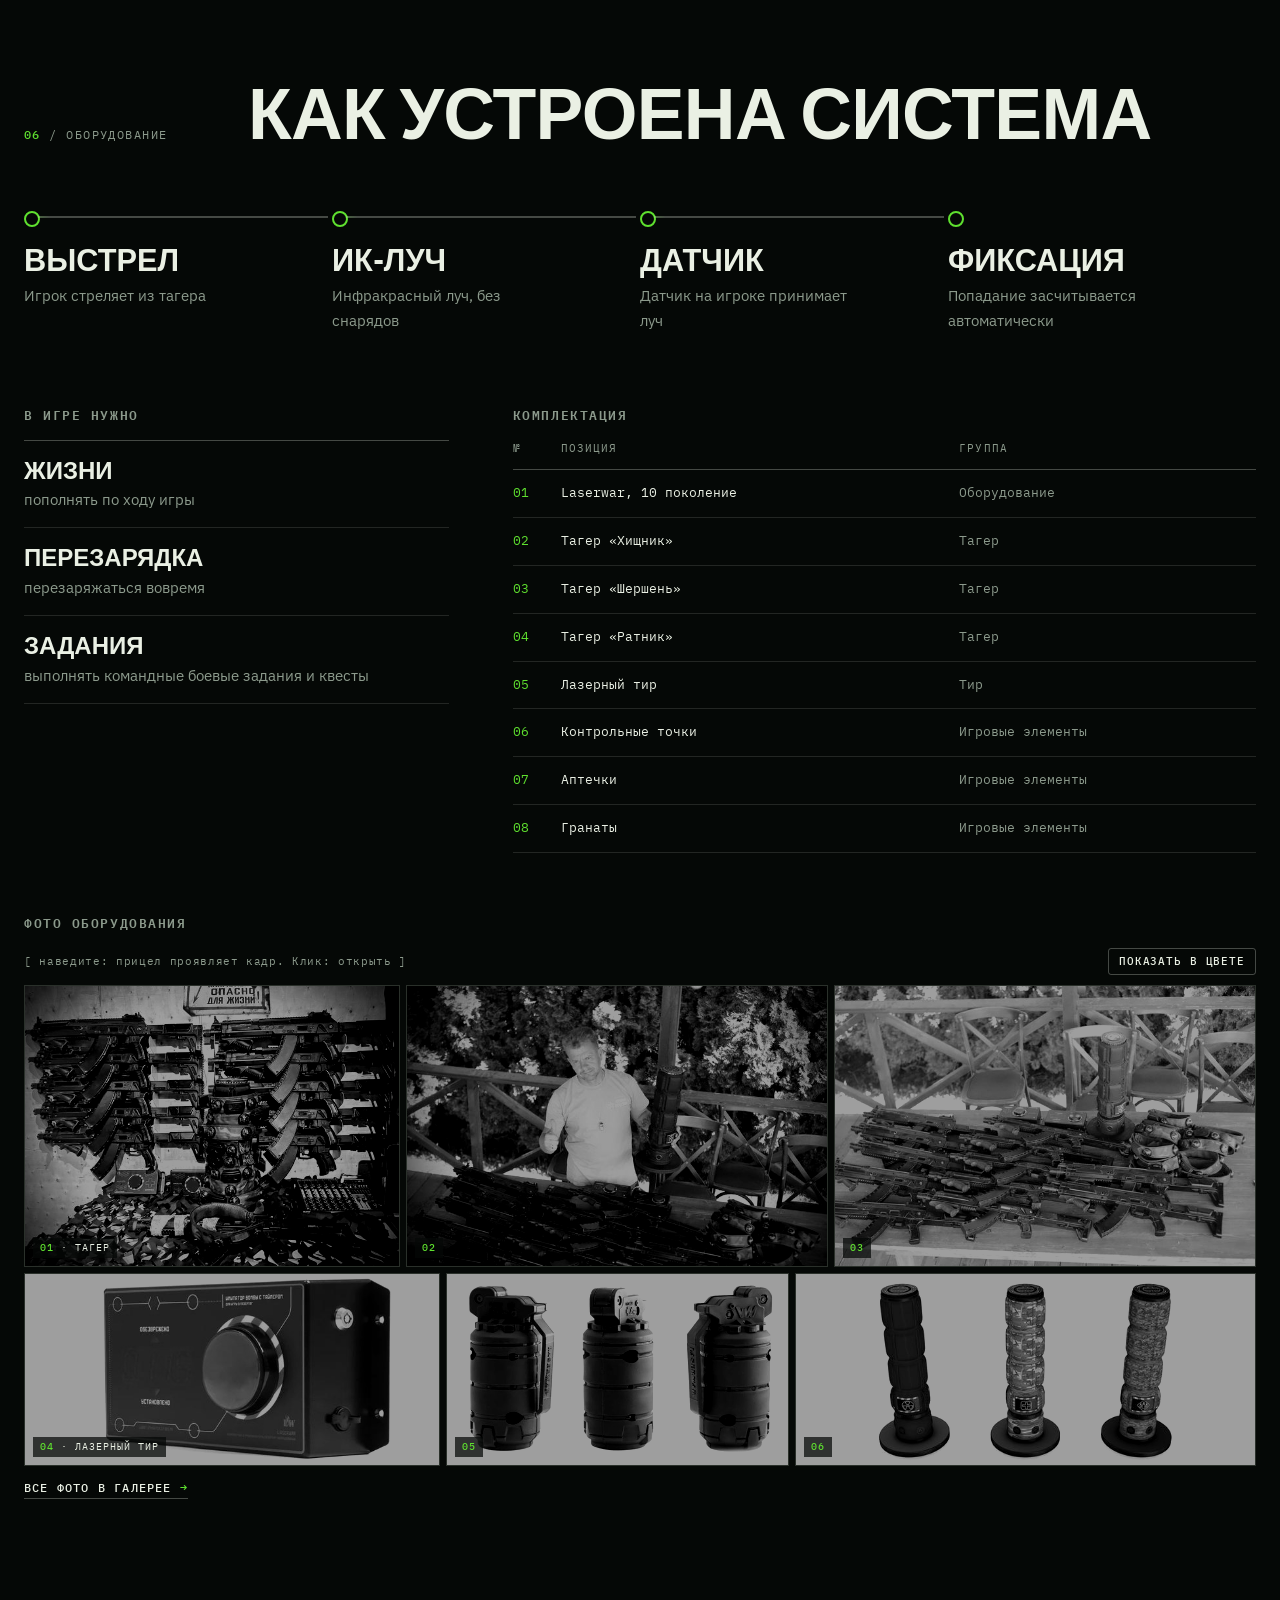
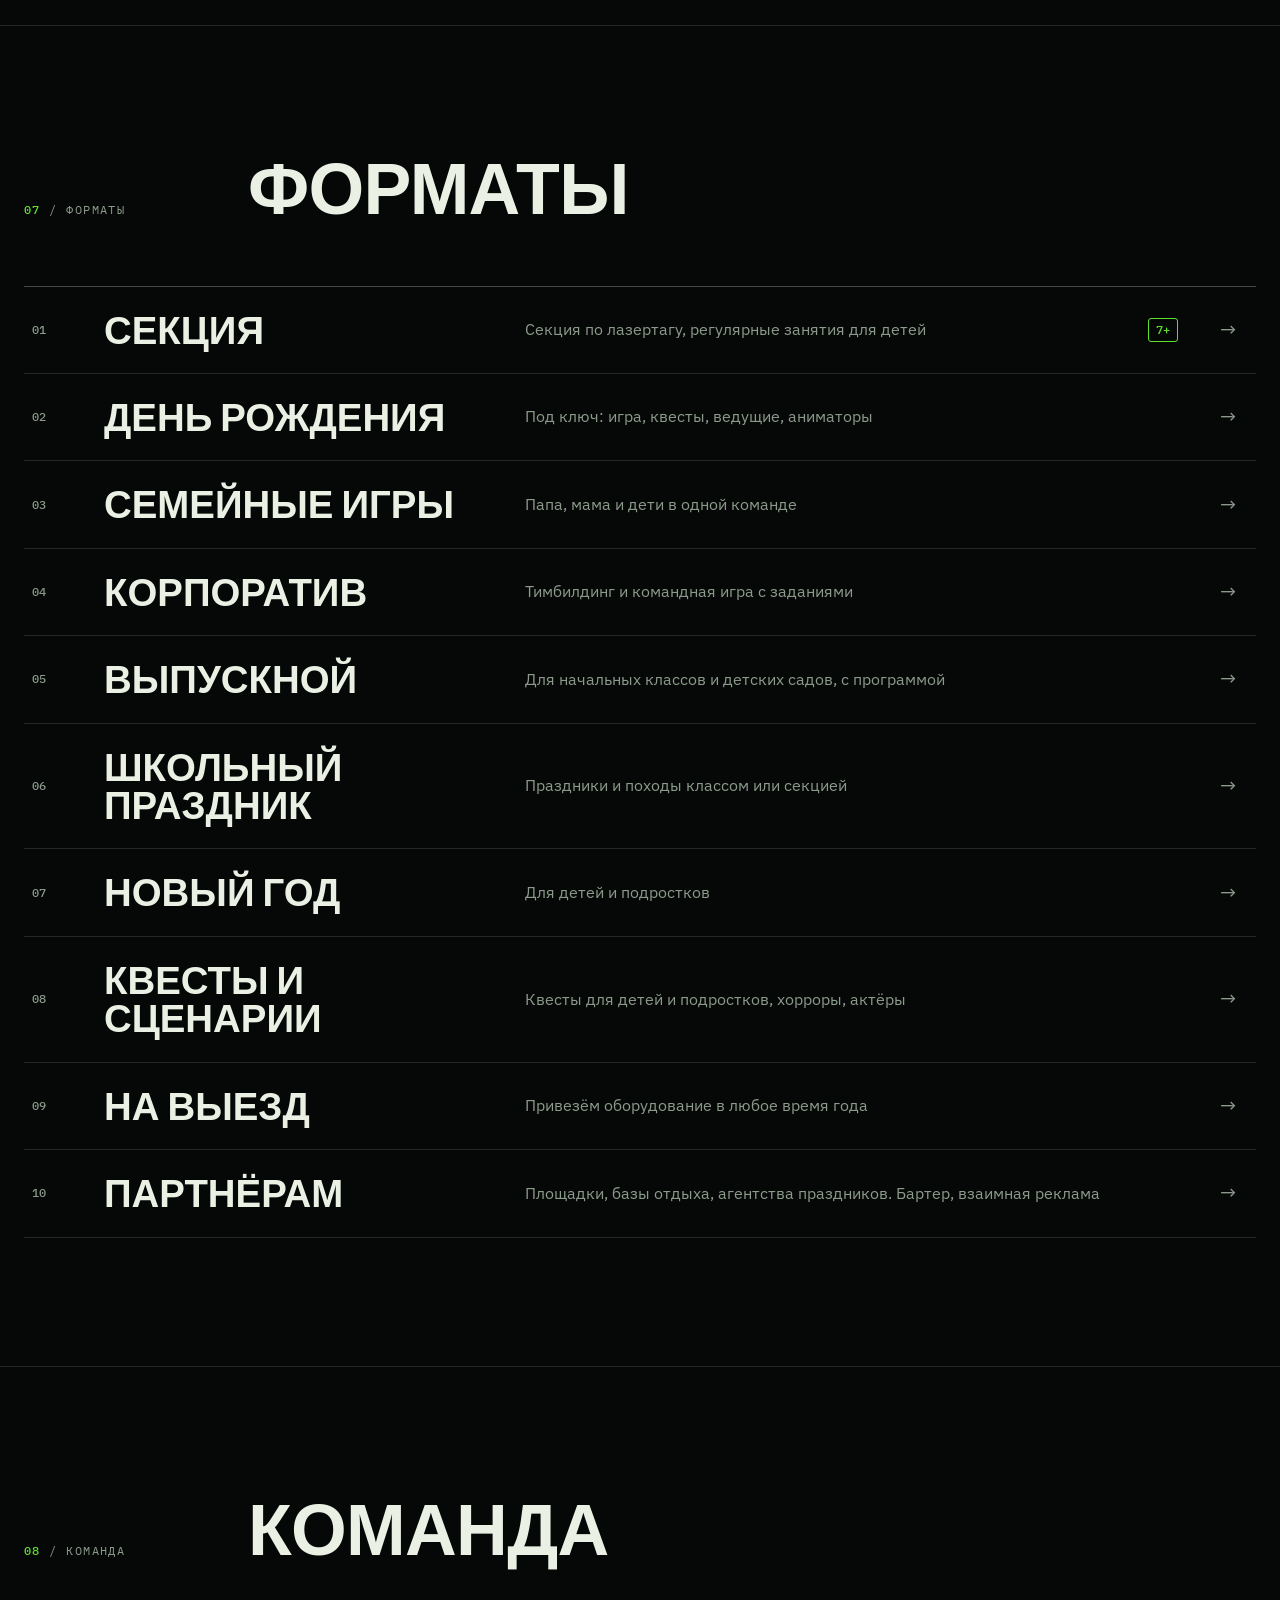
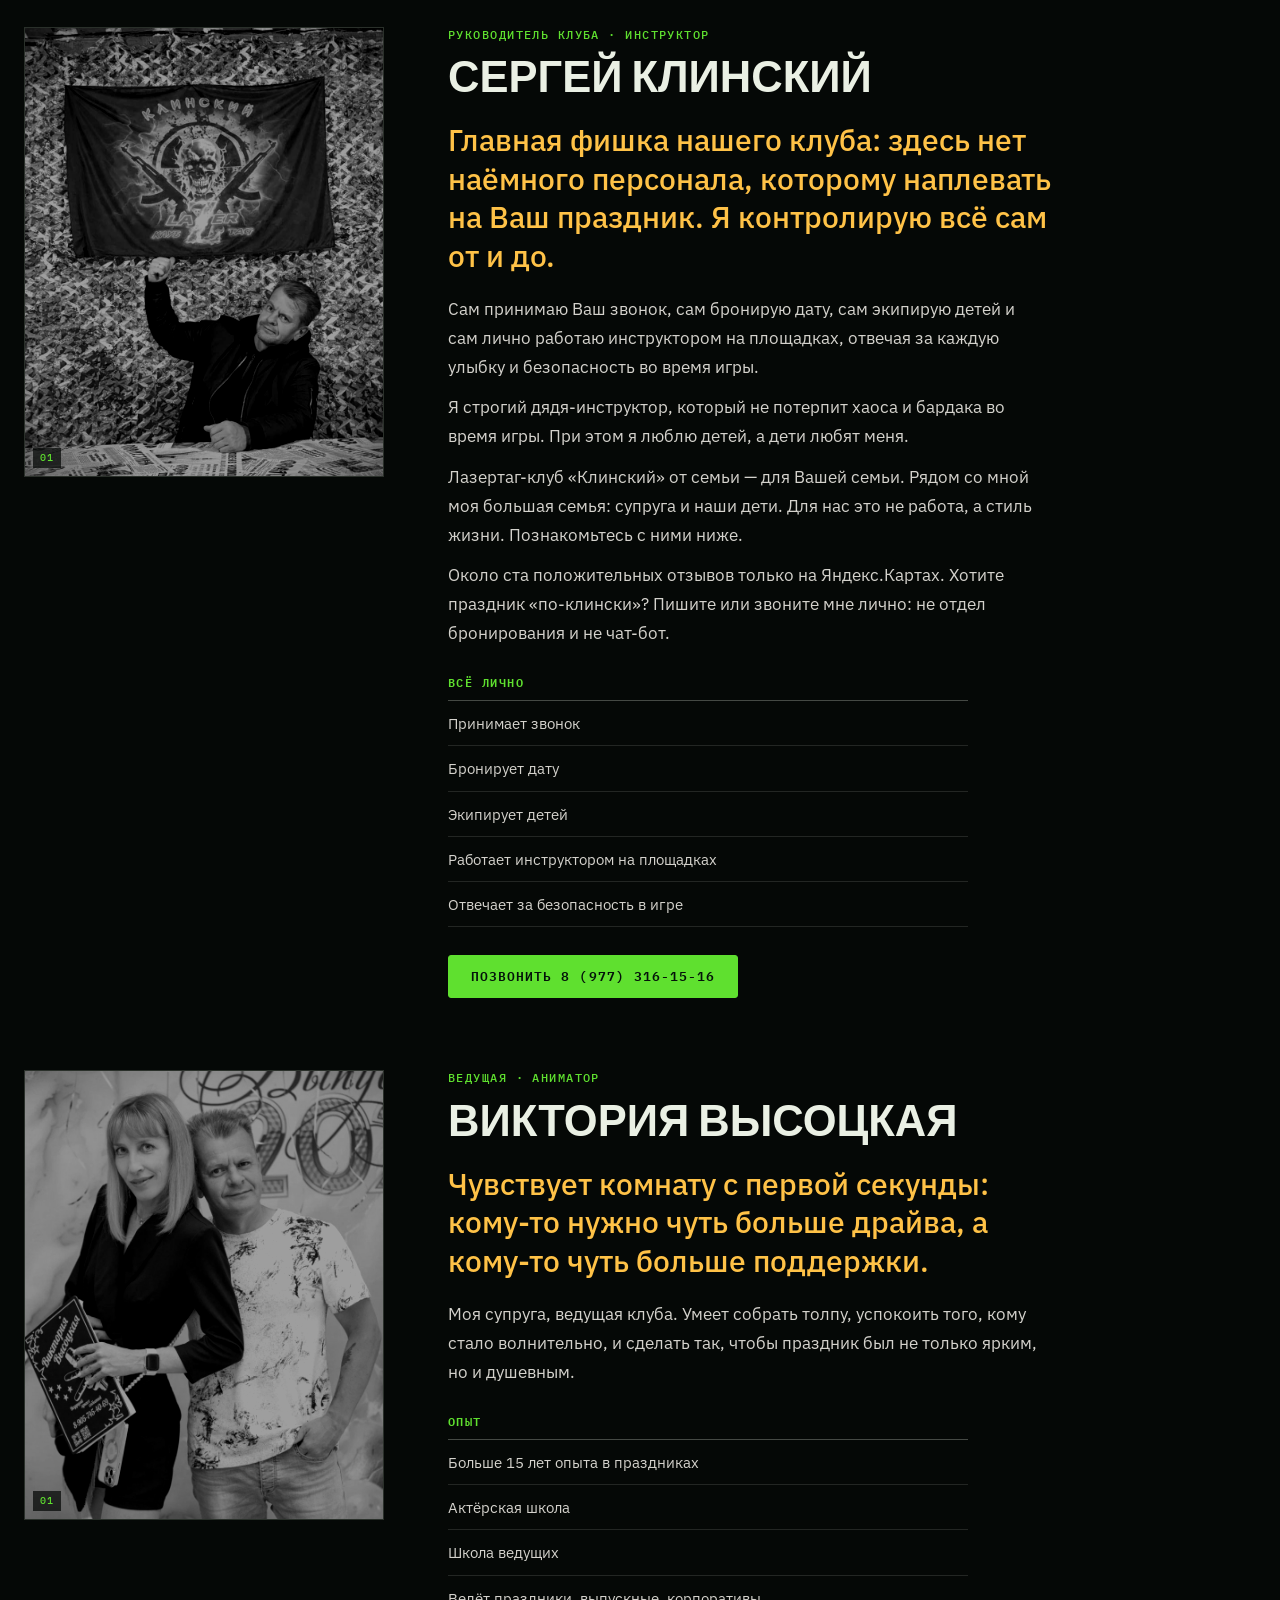
==== commit 65b3ac2d: "Add files via upload" ====
--- a/index.html
+++ b/index.html
@@ -17,7 +17,7 @@
 <link rel="preconnect" href="https://fonts.googleapis.com">
 <link rel="preconnect" href="https://fonts.gstatic.com" crossorigin>
 <link rel="stylesheet" href="https://fonts.googleapis.com/css2?family=IBM+Plex+Mono:wght@400;500&family=IBM+Plex+Sans+Condensed:wght@500;600;700&family=IBM+Plex+Sans:wght@400;500&display=swap&subset=cyrillic">
-<link rel="stylesheet" href="style.css?v=29">
+<link rel="stylesheet" href="style.css?v=30">
 <script>document.documentElement.classList.add('js')</script>
 <script type="application/ld+json">
 {
@@ -168,7 +168,7 @@
             <p class="loc__lead"><span class="hot">Тематическая просторная локация внутри тёплого помещения и площадка под открытым небом для игры в лазертаг и квестов. Комфортно и уютно, парковка, все удобства.</span></p>
           </header>            <div class="story">
           <!--<p class="story__tag"><span class="todo">черновик: заменить текстом клуба</span></p>-->
-          <p>Бункер 13 — это полноценный хоррор-квест с актерами (ZOMBIE-формат). Это не просто банальные стрелялки: дети попадают внутрь настоящего приключенческого фильма. Во мрачных коридорах заброшенной военной базы, за ними охотятся актеры в реалистичных костюмах зомби. Адреналин, визги, командная работа и финальная миссия, где именинник со своей командой отбивает свои подарки у главного зомби-босса! Тематическая локация под крышей, где игра не зависит от погоды. Тепло, есть вода и уютная зона ожидания. А когда игра закончена, вас ждёт Штаб: настоящий портал времени с подлинными вещами ушедших эпох, за столом в котором так хорошо разбирать недавний бой.</p>
+          <p>Бункер 13 — это полноценный хоррор-квест с актерами (ZOMBIE-формат). Это не просто банальные стрелялки: дети попадают внутрь настоящего приключенческого фильма. Во мрачных коридорах заброшенной военной базы, за ними охотятся актеры в реалистичных костюмах зомби. Адреналин, визги, командная работа и финальная миссия, где именинник со своей командой отбивает свои подарки у главного зомби-босса! Тематическая локация под крышей, где игра не зависит от погоды. Тепло, есть вода и уютная зона ожидания. А когда игра закончена, Вас ждёт Штаб: настоящий портал времени с подлинными вещами ушедших эпох, за столом в котором так хорошо разбирать недавний бой.</p>
           <p>Бункер 13 — приключение, которое не стирается из памяти. По-клински: дерзко, смело, без компромиссов. Вместо «сидим и едим торт» — «мы отбивали подарки у зомби и прорывались к Чумному доктору». Мы не делаем «просто праздник», мы делаем миссию. У нас можно с 7 лет: для детей формат «страшно, но не до слёз», и ребёнок выходит с горящими глазами и вопросом «Когда можно ещё?». В Бункере 13 также проходят секция по лазертагу, выпускные, школьные праздники, семейные игры и корпоративы.</p>
         </div>          </div>
 
@@ -481,10 +481,10 @@
     <div class="prog rv">
 <div class="loc__top">        <header class="loc__head">
         <h3 class="loc__name">Игра на выезд</h3>
-        <p class="loc__lead"><span class="hot">Если вы не едете к нам, значит мы приедем сами. В любое время года.</span></p>
+        <p class="loc__lead"><span class="hot">Если Вы не едете к нам, значит мы приедем сами. В любое время года.</span></p>
       </header>        <div class="story">
           <!--<p class="story__tag"><span class="todo">черновик: заменить текстом клуба</span></p>-->
-          <p>Не получается приехать к нам, приедем мы. Проходимая "Нива", полный комплект оборудования, и ваша площадка становится полигоном. Зимой и летом, там, где вам удобно: игра состоится.</p>
+          <p>Не получается приехать к нам, приедем мы. Проходимая "Нива", полный комплект оборудования, и Ваша площадка становится полигоном. Зимой и летом, там, где Вам удобно: игра состоится.</p>
           <p>Выездной лазертаг: приедем во двор, на дачу, в школу или на корпоративную площадку и устроим зону сражения где угодно.</p>
         </div>      </div>
 
@@ -552,11 +552,11 @@
     <div class="prog rv">
 <div class="loc__top">        <header class="loc__head">
         <h3 class="loc__name">Дни рождения, выпускные, корпоративы</h3>
-        <p class="loc__lead"><span class="hot">Где отметить день рождения ребёнка в Клину? День рождения под ключ: лазертаг, квесты с актёрами, ведущие и застолье на наших локациях или у вас.</span></p>
+        <p class="loc__lead"><span class="hot">Где отметить день рождения ребёнка в Клину? День рождения под ключ: лазертаг, квесты с актёрами, ведущие и застолье на наших локациях или у Вас.</span></p>
       </header>        <div class="story">
           <!--<p class="story__tag"><span class="todo">черновик: заменить текстом клуба</span></p>-->
-          <p>Праздник строится вокруг игры. В тёплом помещении Бункера 13 это хоррор-квест с актёрами в формате ZOMBIE: команда проходит мрачные коридоры заброшенной базы, а в финале именинник отбивает свой подарок у главного зомби-босса. После игры гостей ждёт застолье в Штабе. В Давыдково Family можно провести праздник с лазертагом на поляне или волшебный день рождения в Доме сказок. Если удобнее у вас, мы приедем с оборудованием: подробности в разделе «Выезд».</p>
-          <p>День рождения под ключ: вы не организуете праздник, вы его заказываете. Сценарий под возраст и размер компании (от 7 лет), ведущий и актёры, реквизит, музыка, инструктаж и безопасное снаряжение, зона для застолья. Праздники для детей и подростков, квесты для детей и взрослых, выпускные, Новый год, корпоративы и школы.</p>
+          <p>Праздник строится вокруг игры. В тёплом помещении Бункера 13 это хоррор-квест с актёрами в формате ZOMBIE: команда проходит мрачные коридоры заброшенной базы, а в финале именинник отбивает свой подарок у главного зомби-босса. После игры гостей ждёт застолье в Штабе. В Давыдково Family можно провести праздник с лазертагом на поляне или волшебный день рождения в Доме сказок. Если удобнее у Вас, мы приедем с оборудованием: подробности в разделе «Выезд».</p>
+          <p>День рождения под ключ: Вы не организуете праздник, Вы его заказываете. Сценарий под возраст и размер компании (от 7 лет), ведущий и актёры, реквизит, музыка, инструктаж и безопасное снаряжение, зона для застолья. Праздники для детей и подростков, квесты для детей и взрослых, выпускные, Новый год, корпоративы и школы.</p>
         </div>      </div>
 
           <div class="galw">
@@ -572,7 +572,7 @@
           <ul>
             <li>Бункер 13: тёплое помещение, Штаб для застолья</li>
             <li>Давыдково Family: полигон, Дом сказок, банкетный зал</li>
-            <li>У вас: выезд с полным комплектом оборудования</li>
+            <li>У Вас: выезд с полным комплектом оборудования</li>
           </ul>
         </section>
         <section class="svc">
@@ -772,10 +772,10 @@
         <div class="person__body">
           <p class="person__role">Руководитель клуба · инструктор</p>
           <h3 class="person__name">Сергей Клинский</h3>
-          <p class="person__lead"><span class="fire">Главная фишка нашего клуба: здесь нет наёмного персонала, которому наплевать на ваш праздник. Я контролирую всё сам от и до.</span></p>
-          <p class="person__text">Сам принимаю ваш звонок, сам бронирую дату, сам экипирую детей и сам лично работаю инструктором на площадках, отвечая за каждую улыбку и безопасность во время игры.</p>
+          <p class="person__lead"><span class="fire">Главная фишка нашего клуба: здесь нет наёмного персонала, которому наплевать на Ваш праздник. Я контролирую всё сам от и до.</span></p>
+          <p class="person__text">Сам принимаю Ваш звонок, сам бронирую дату, сам экипирую детей и сам лично работаю инструктором на площадках, отвечая за каждую улыбку и безопасность во время игры.</p>
           <p class="person__text">Я строгий дядя-инструктор, который не потерпит хаоса и бардака во время игры. При этом я люблю детей, а дети любят меня.</p>
-          <p class="person__text">Лазертаг-клуб «Клинский» от семьи — для вашей семьи. Рядом со мной моя большая семья: супруга и наши дети. Для нас это не работа, а стиль жизни. Познакомьтесь с ними ниже.</p>
+          <p class="person__text">Лазертаг-клуб «Клинский» от семьи — для Вашей семьи. Рядом со мной моя большая семья: супруга и наши дети. Для нас это не работа, а стиль жизни. Познакомьтесь с ними ниже.</p>
           <p class="person__text">Около ста положительных отзывов только на Яндекс.Картах. Хотите праздник «по-клински»? Пишите или звоните мне лично: не отдел бронирования и не чат-бот.</p>
           <div class="person__duty">
             <section class="svc">
@@ -953,6 +953,6 @@
   </div>
 </footer>
 
-<script src="main.js?v=29"></script>
+<script src="main.js?v=30"></script>
 </body>
 </html>
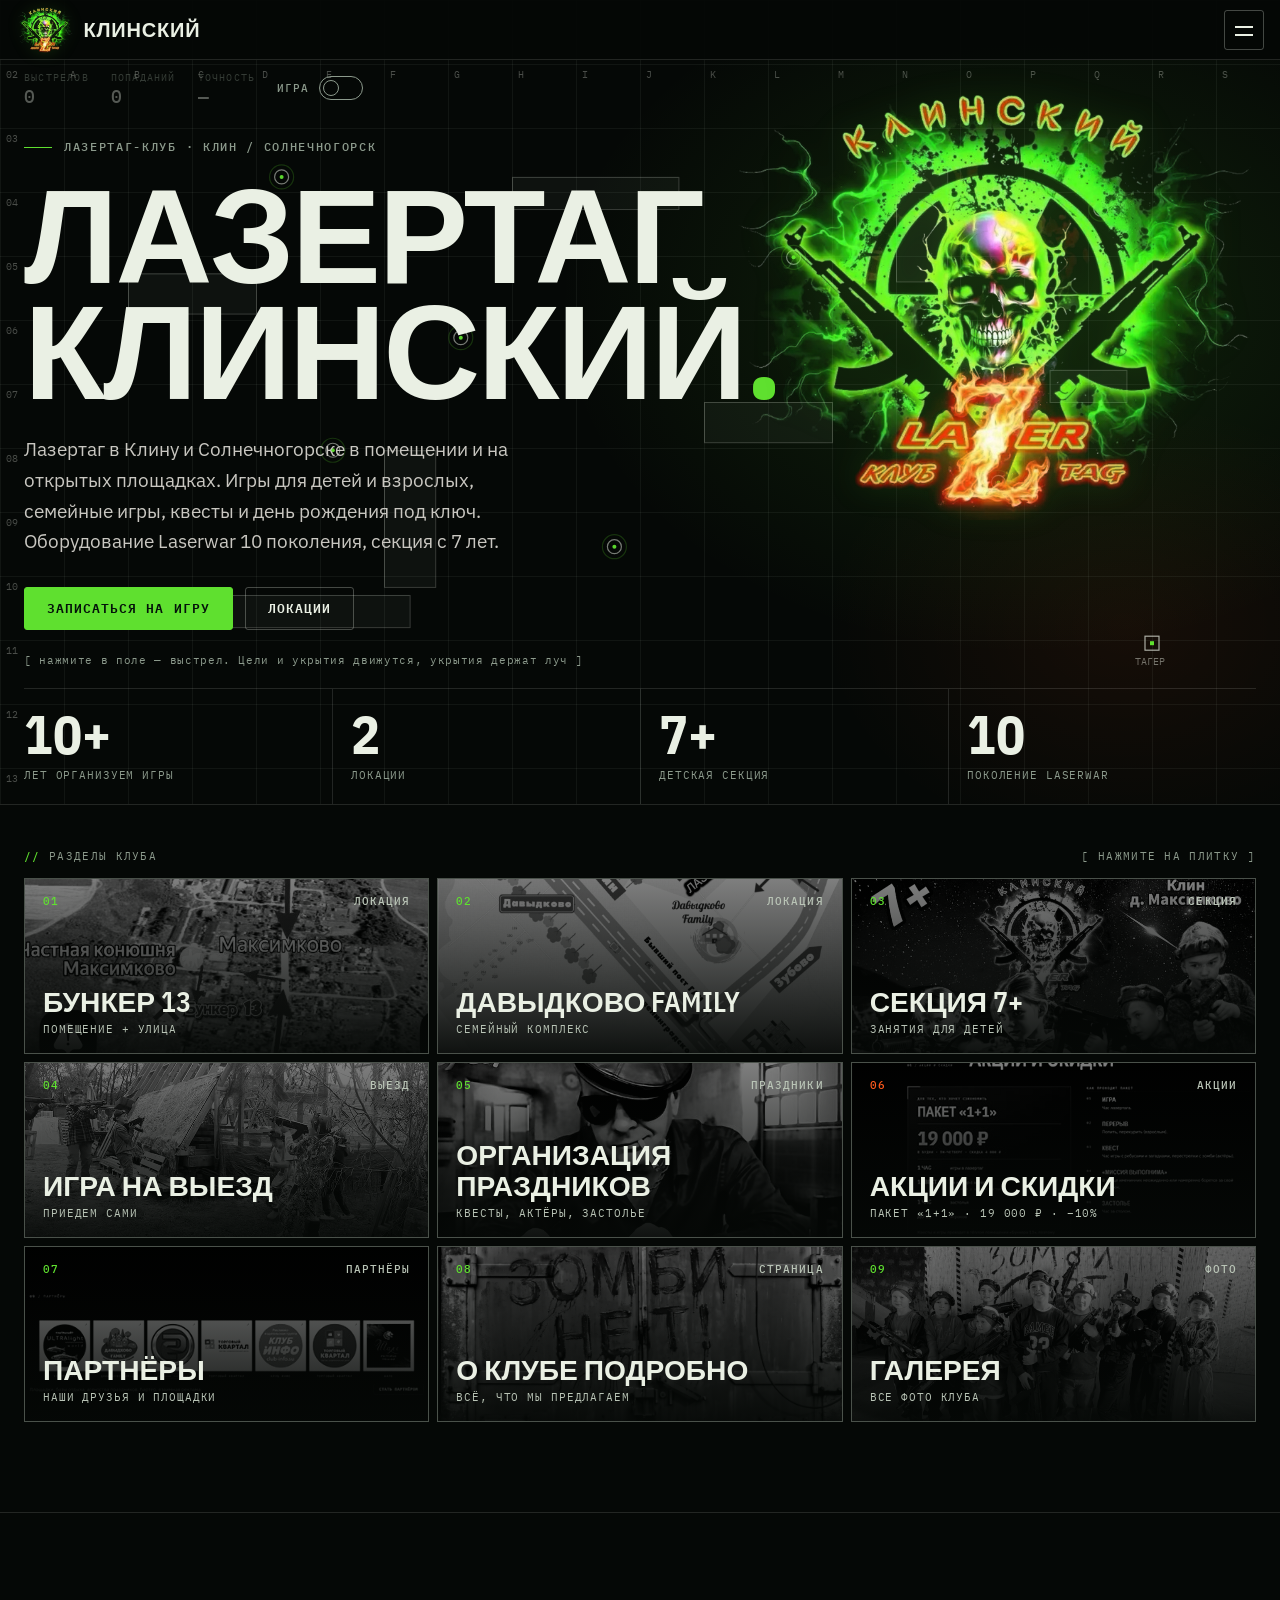
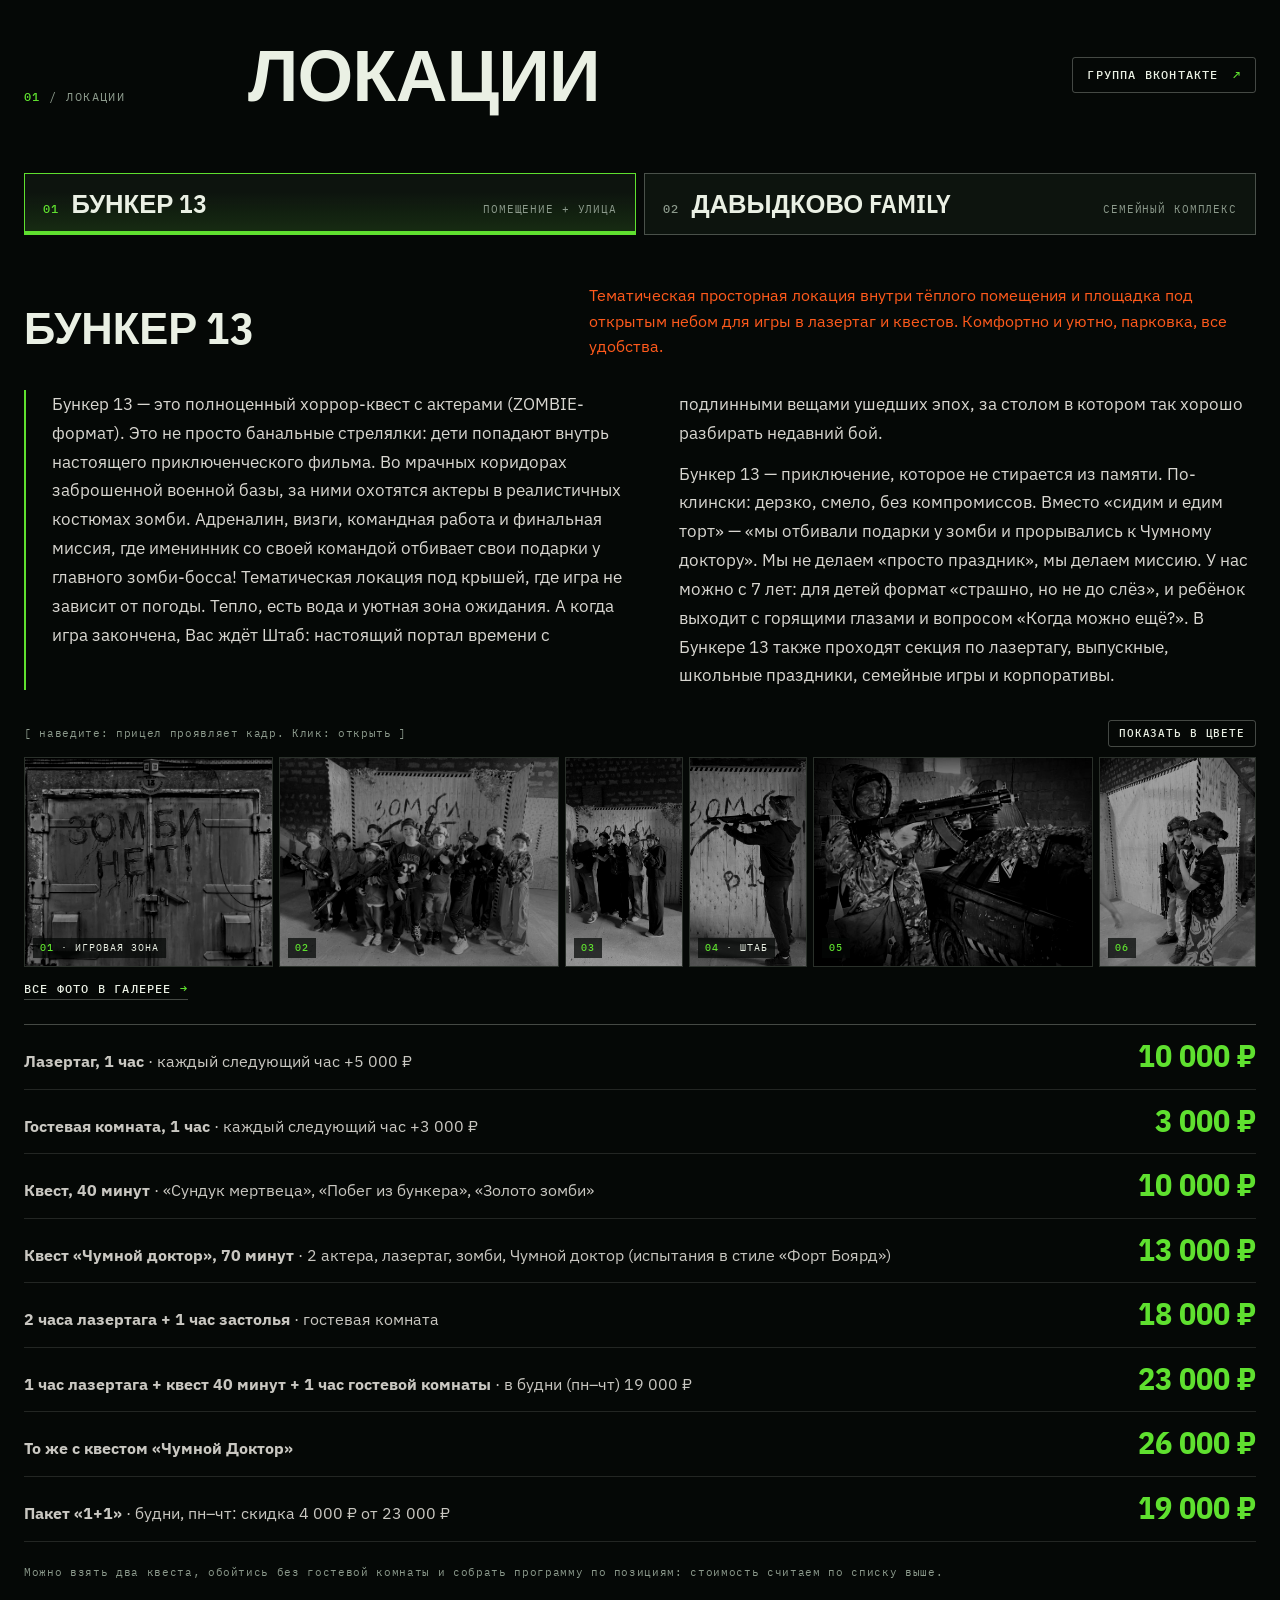
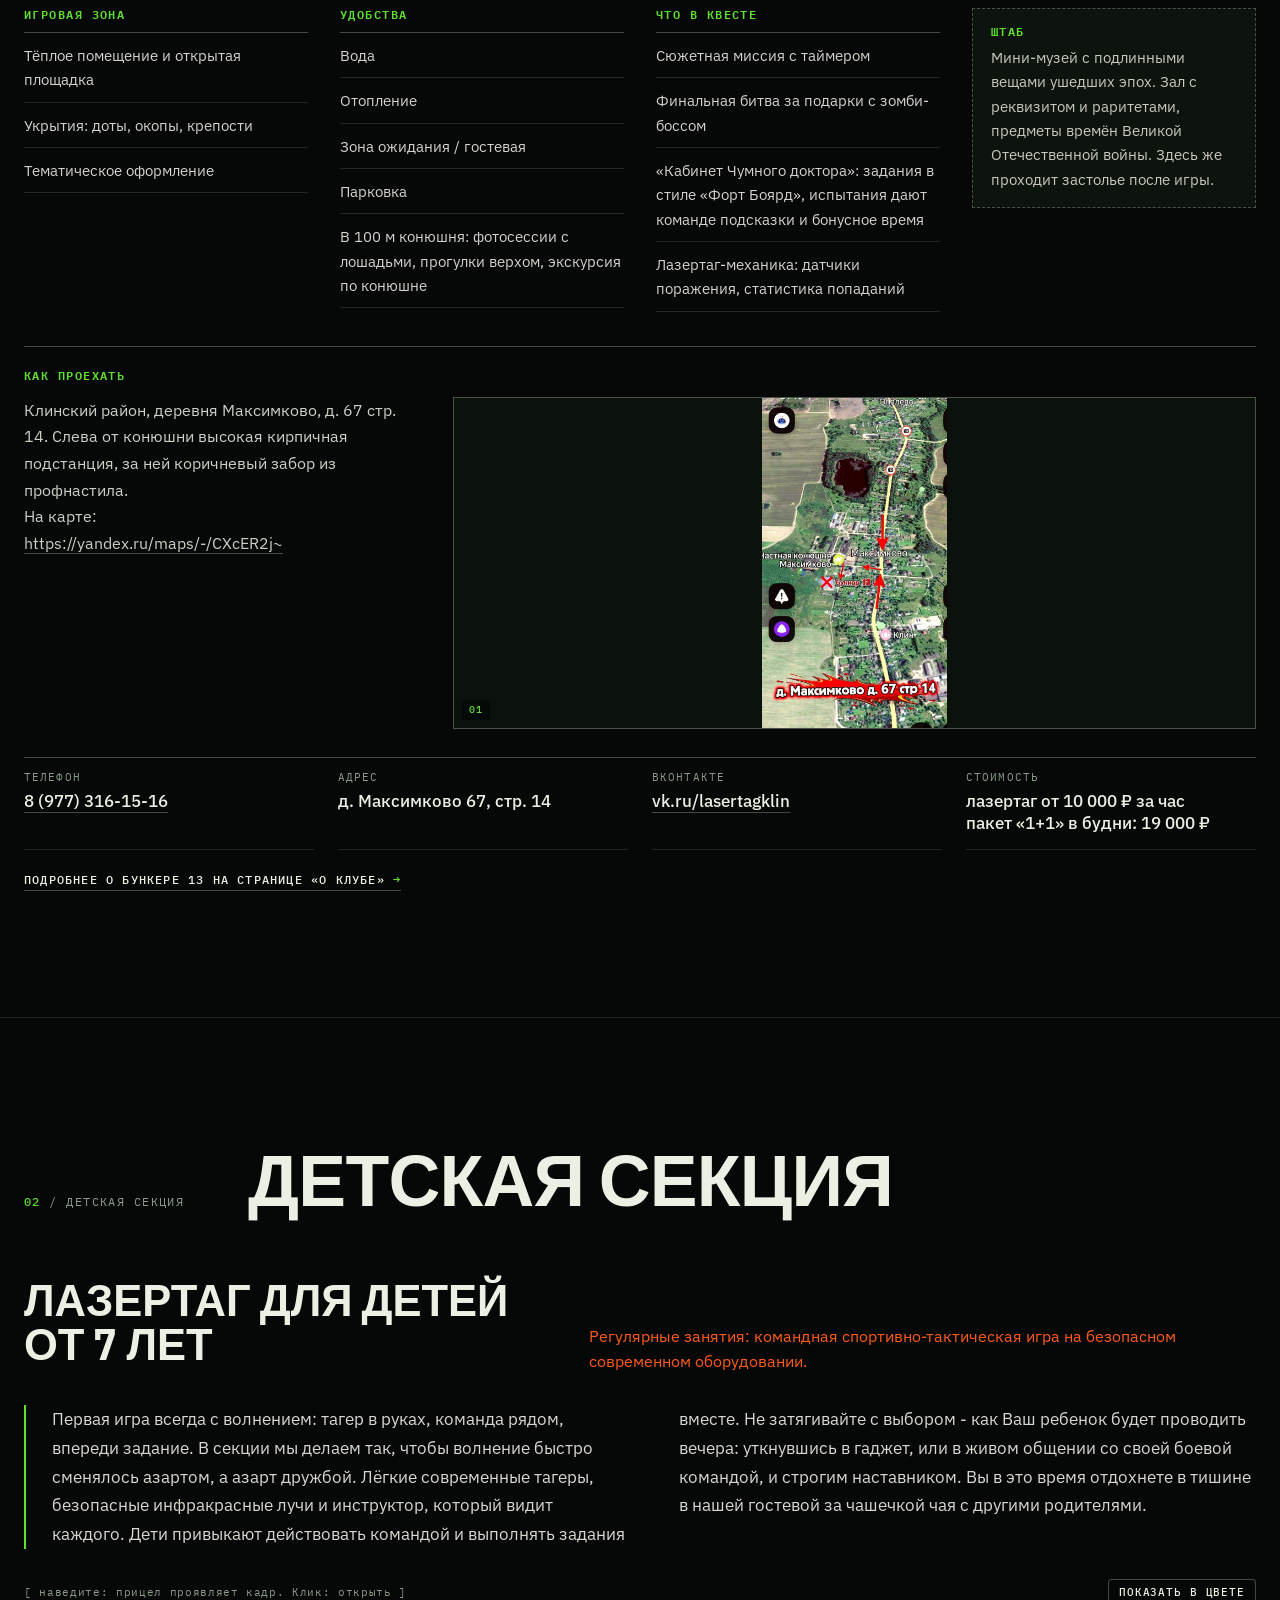
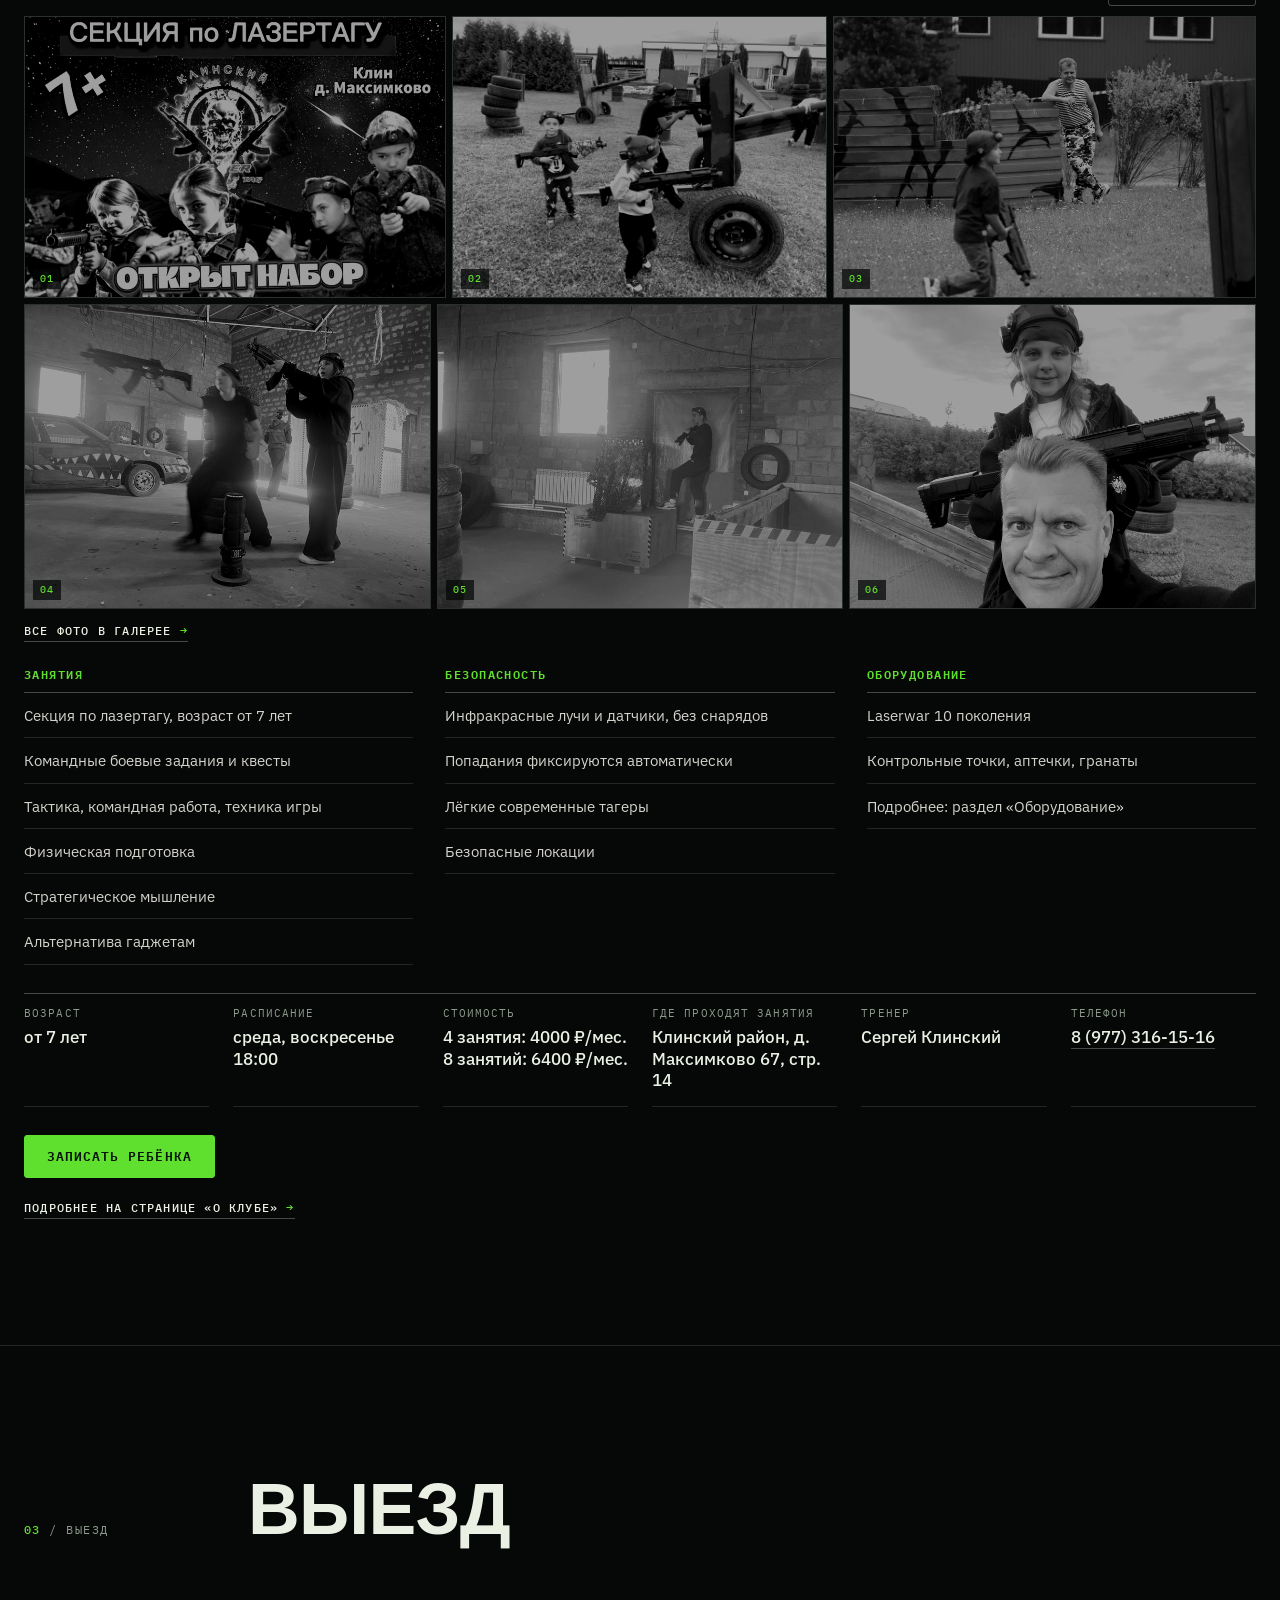
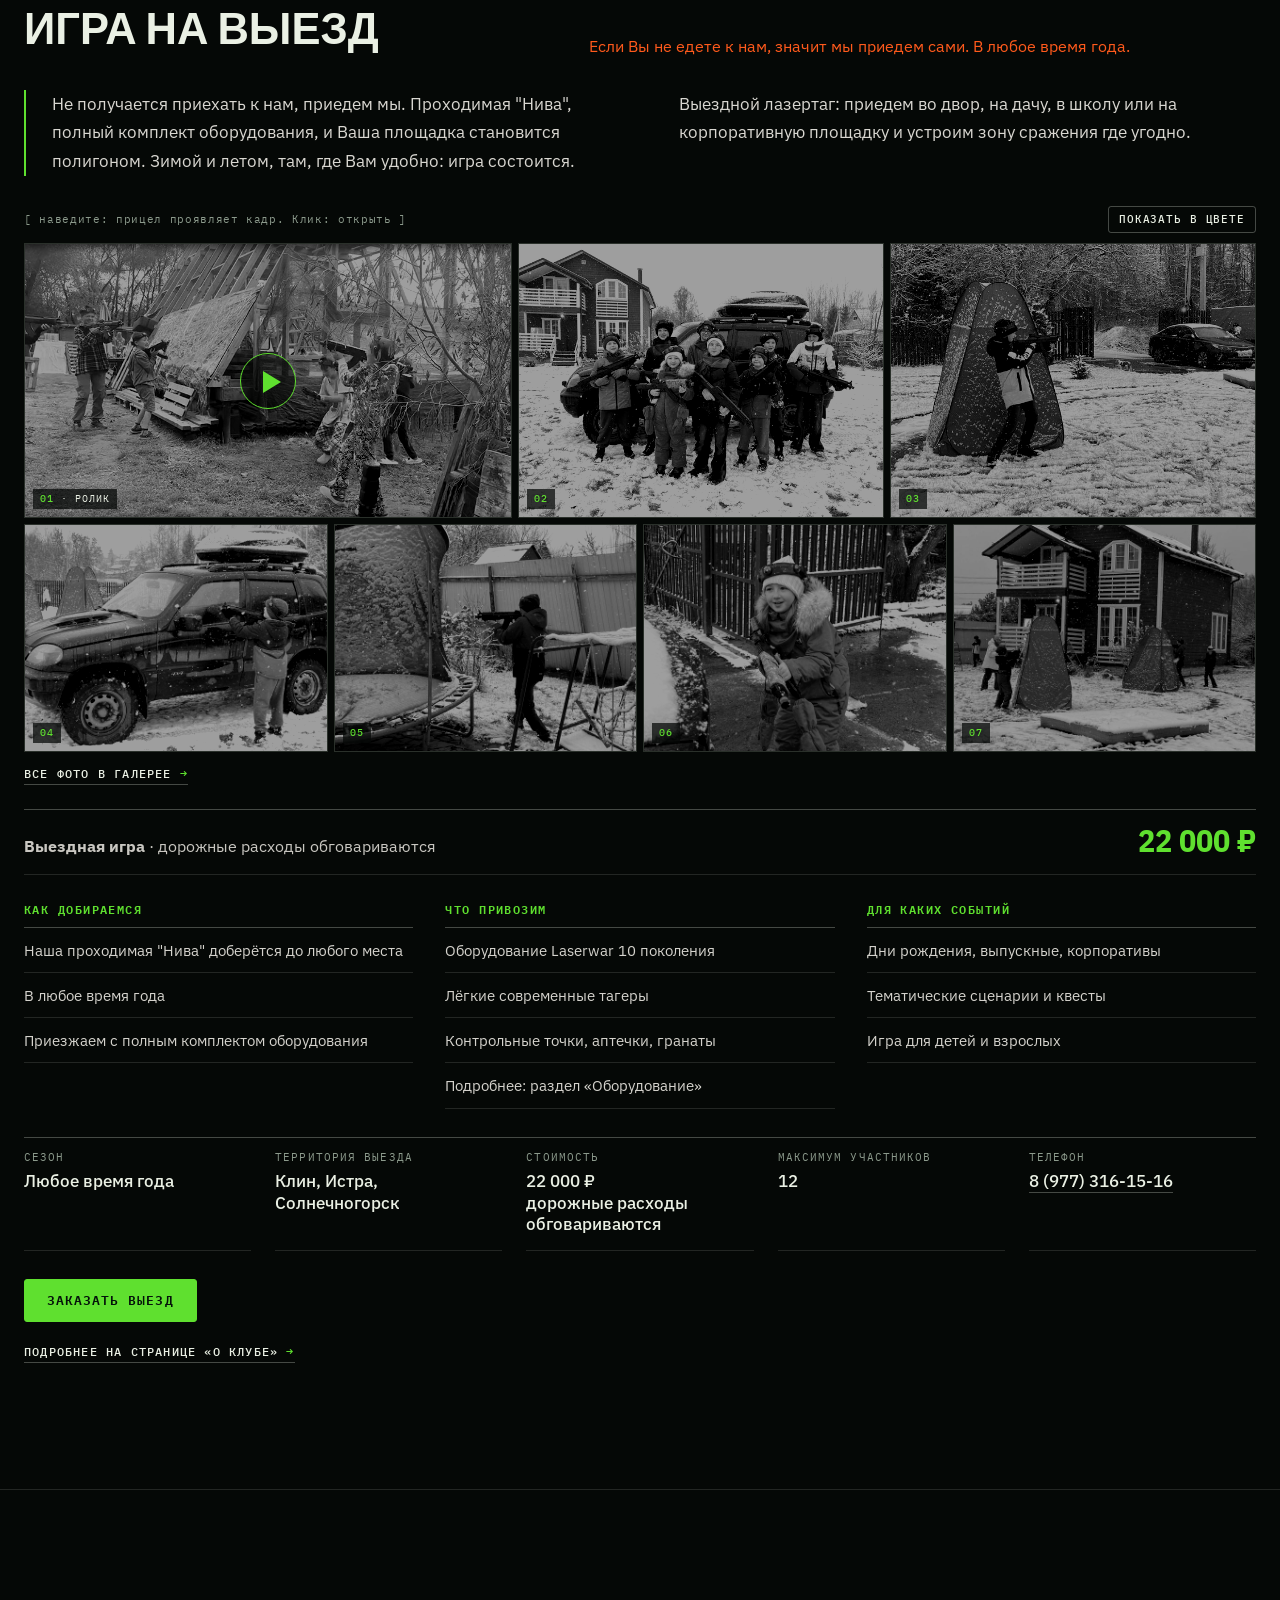
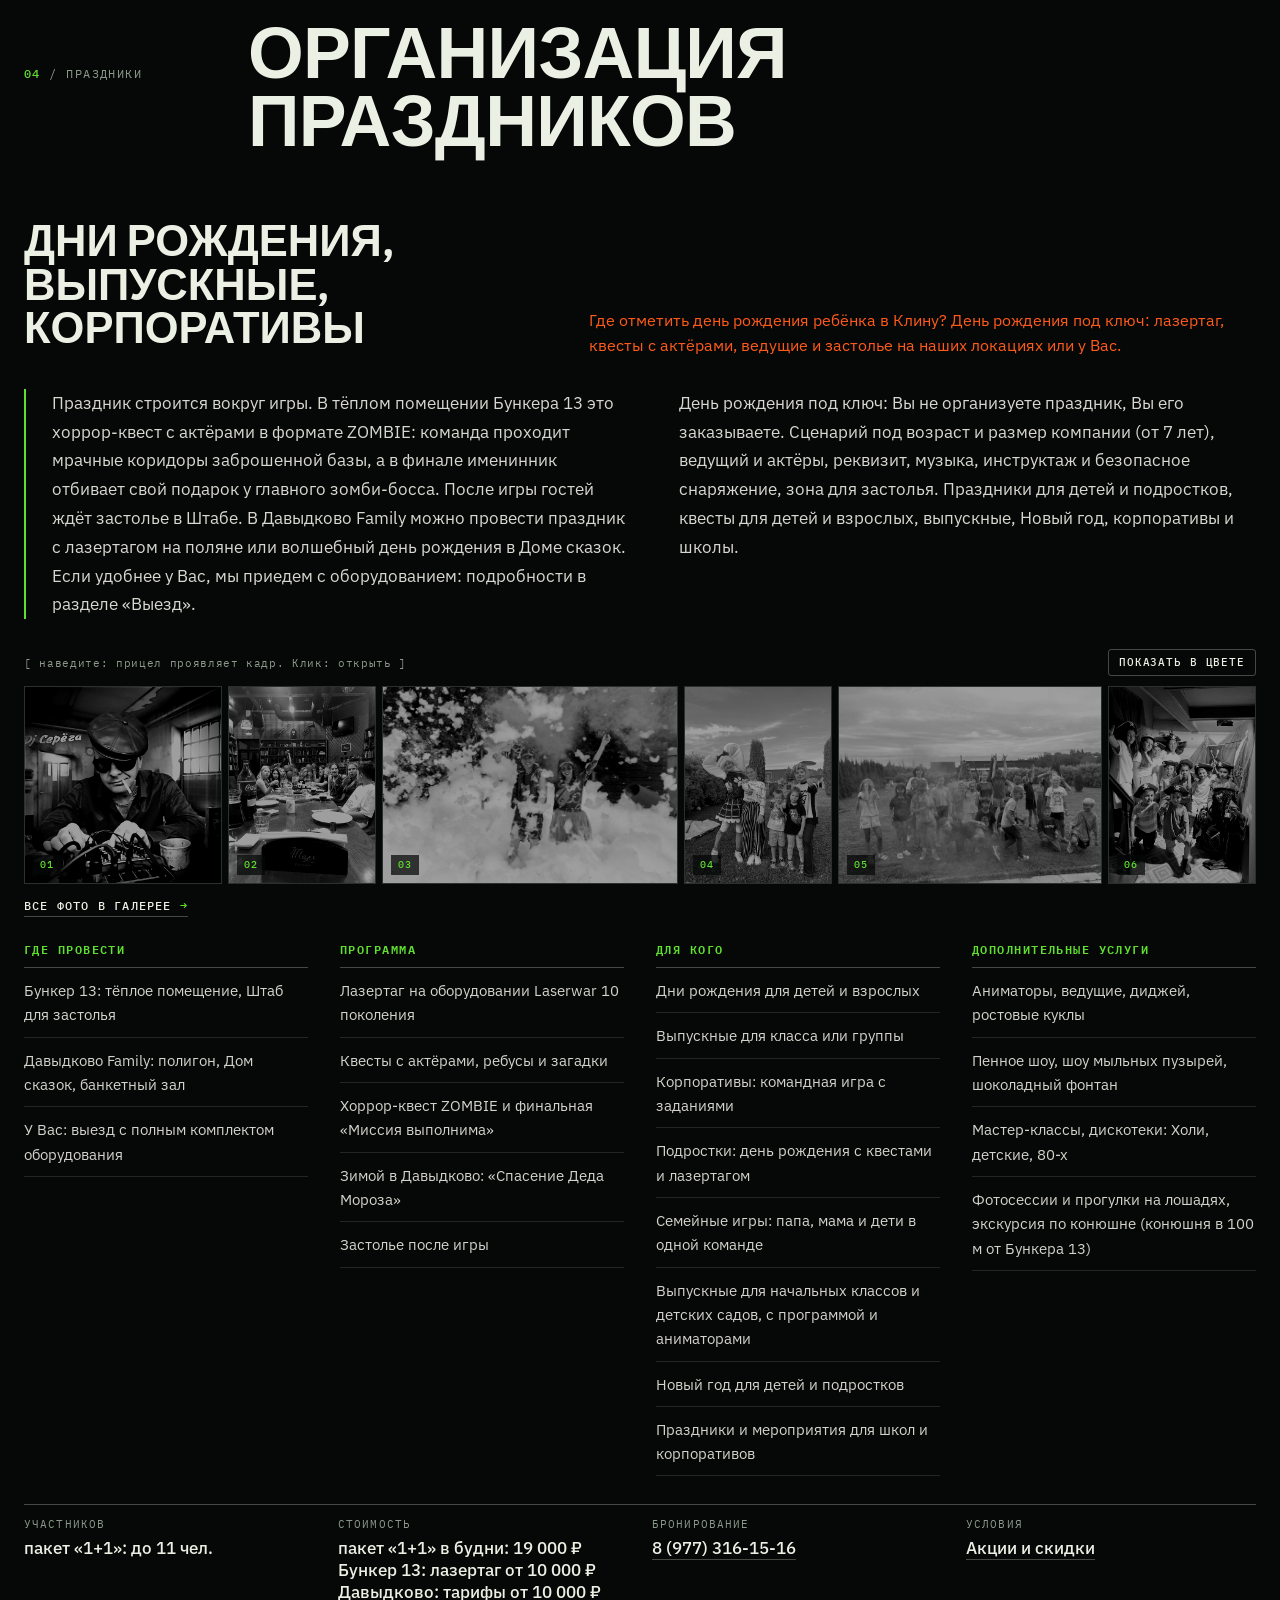
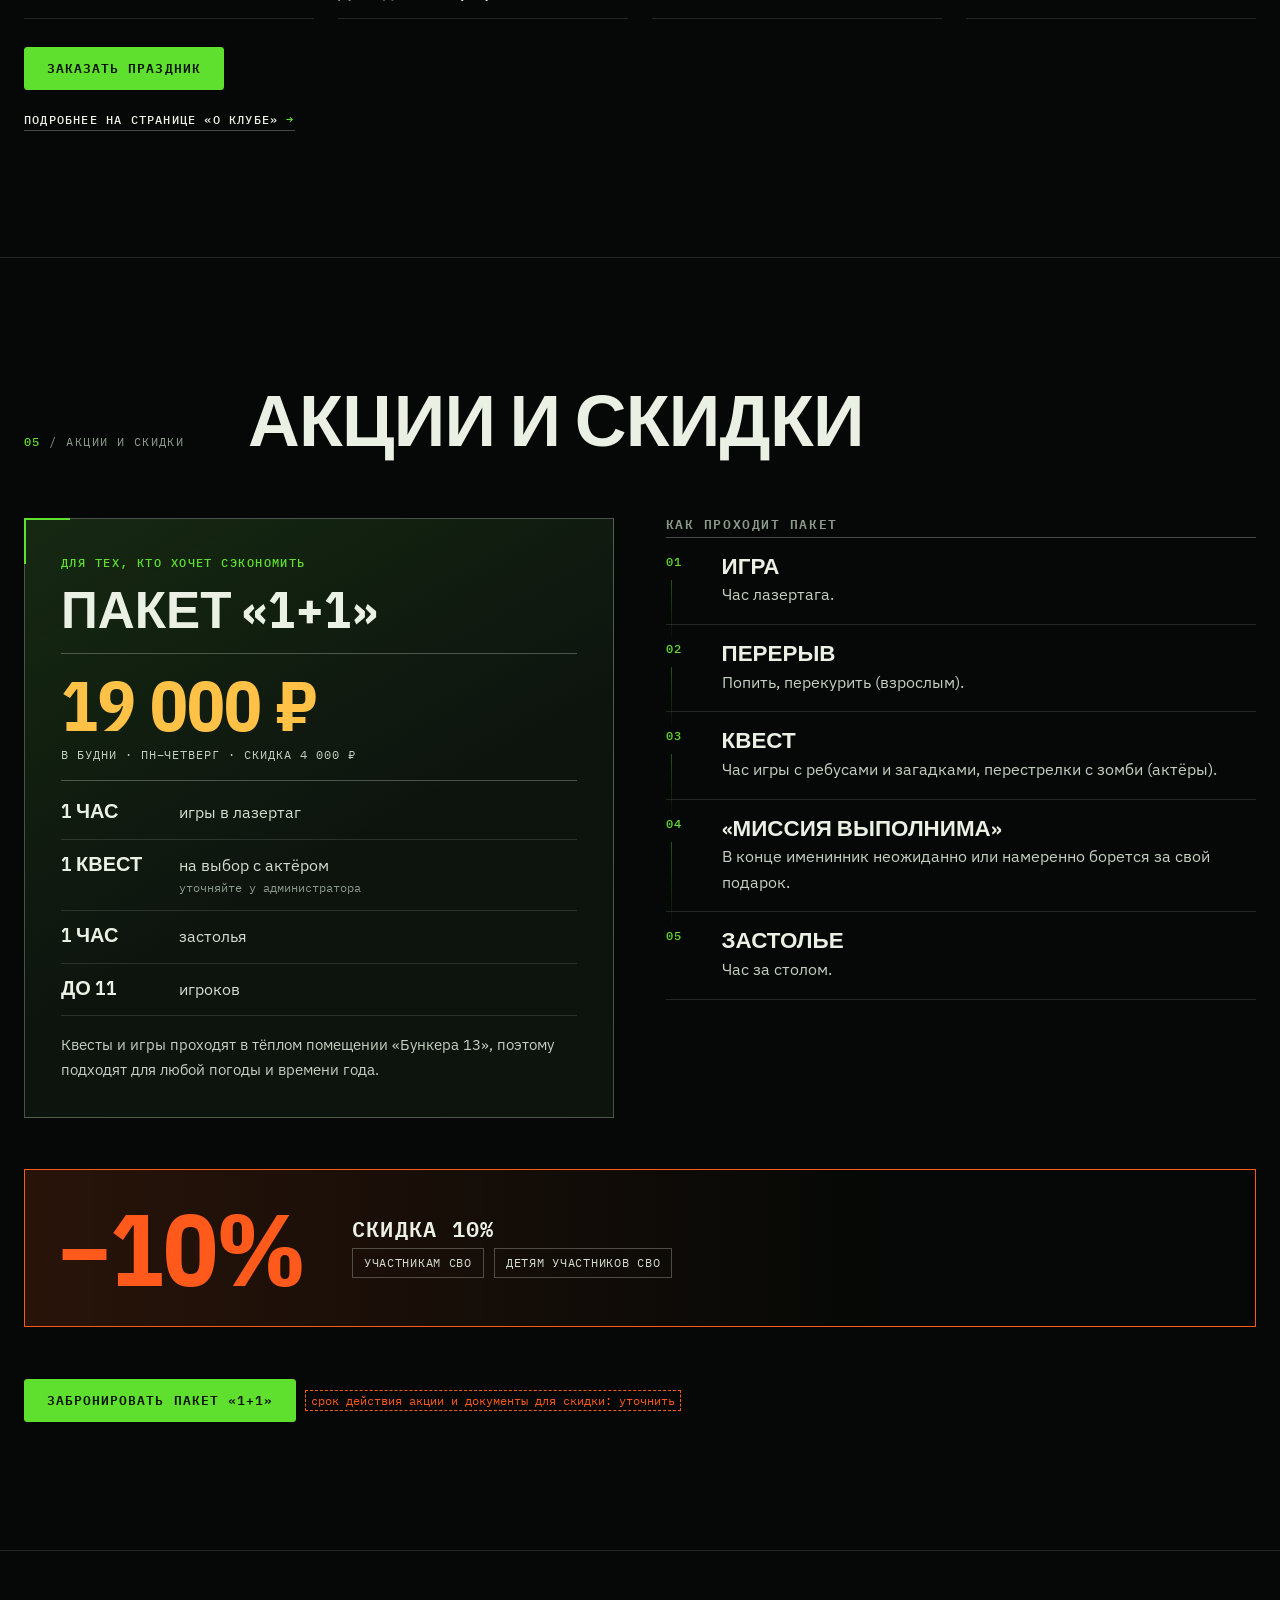
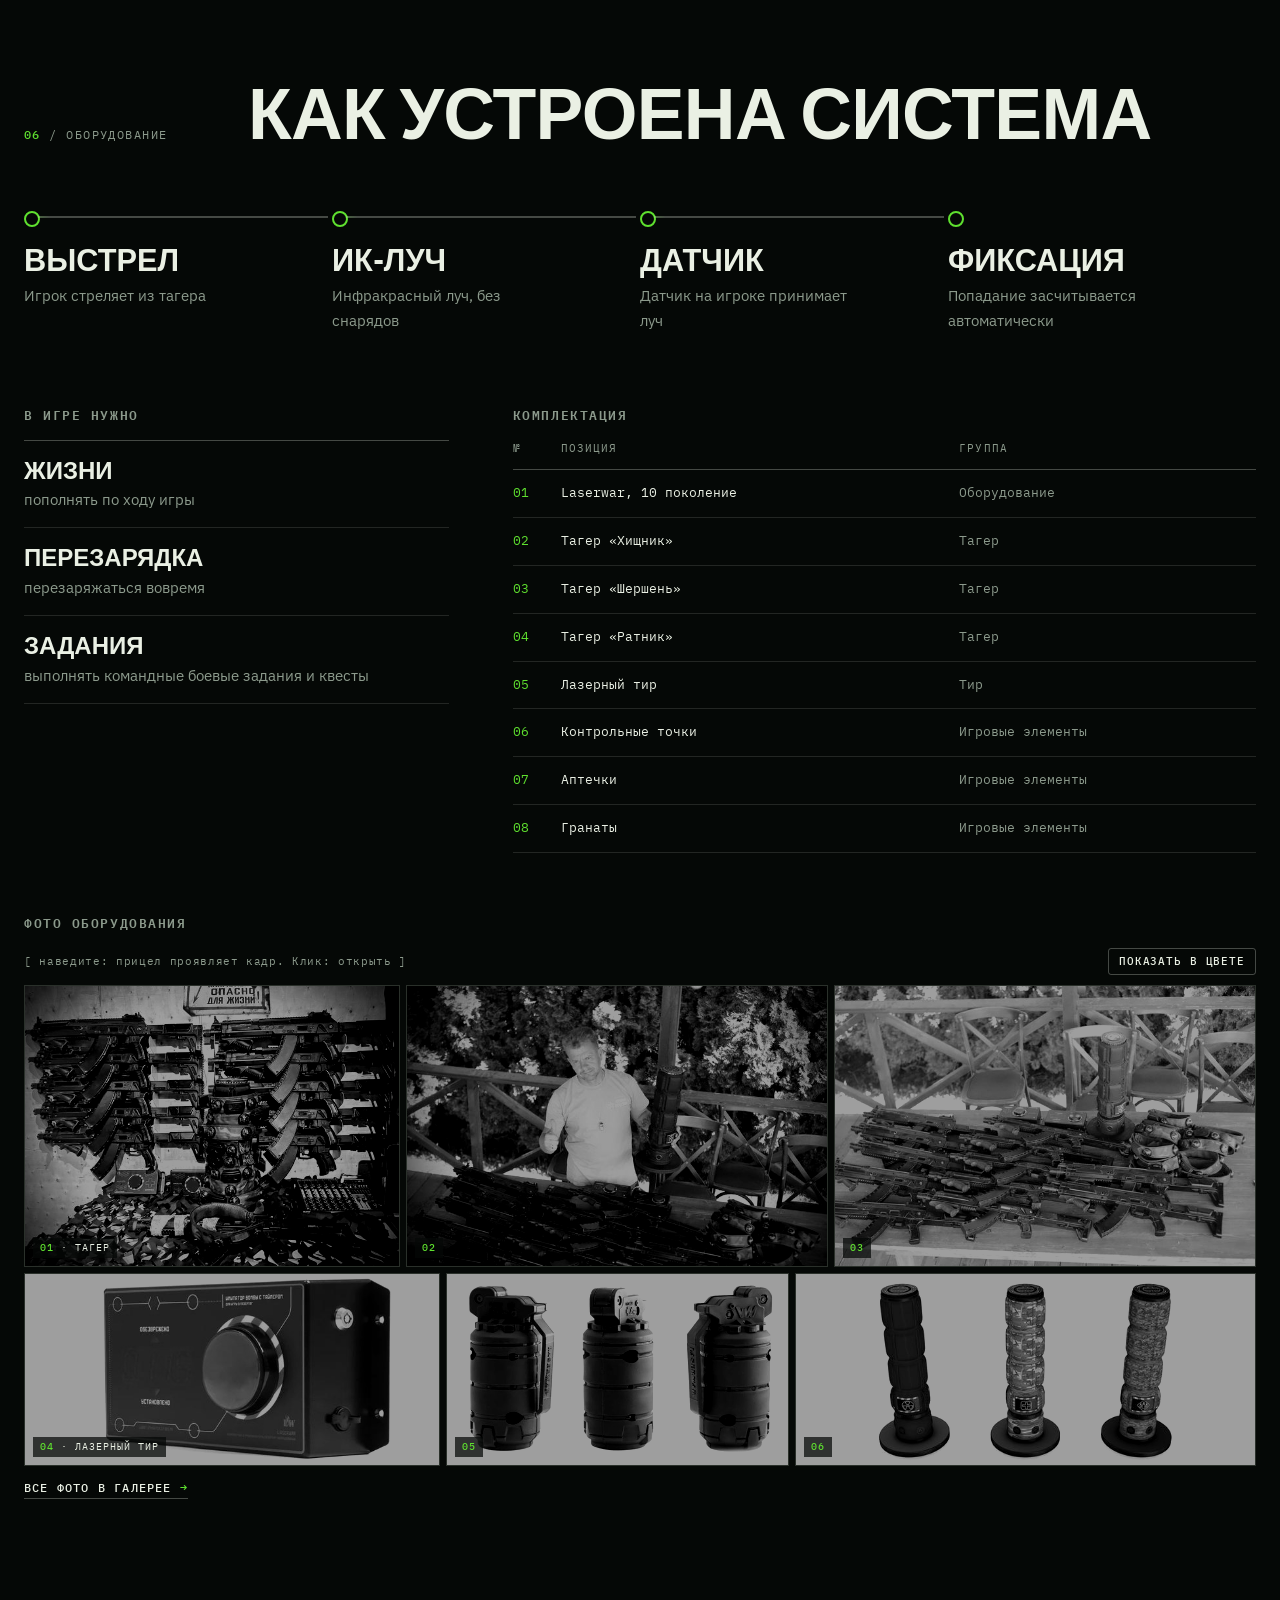
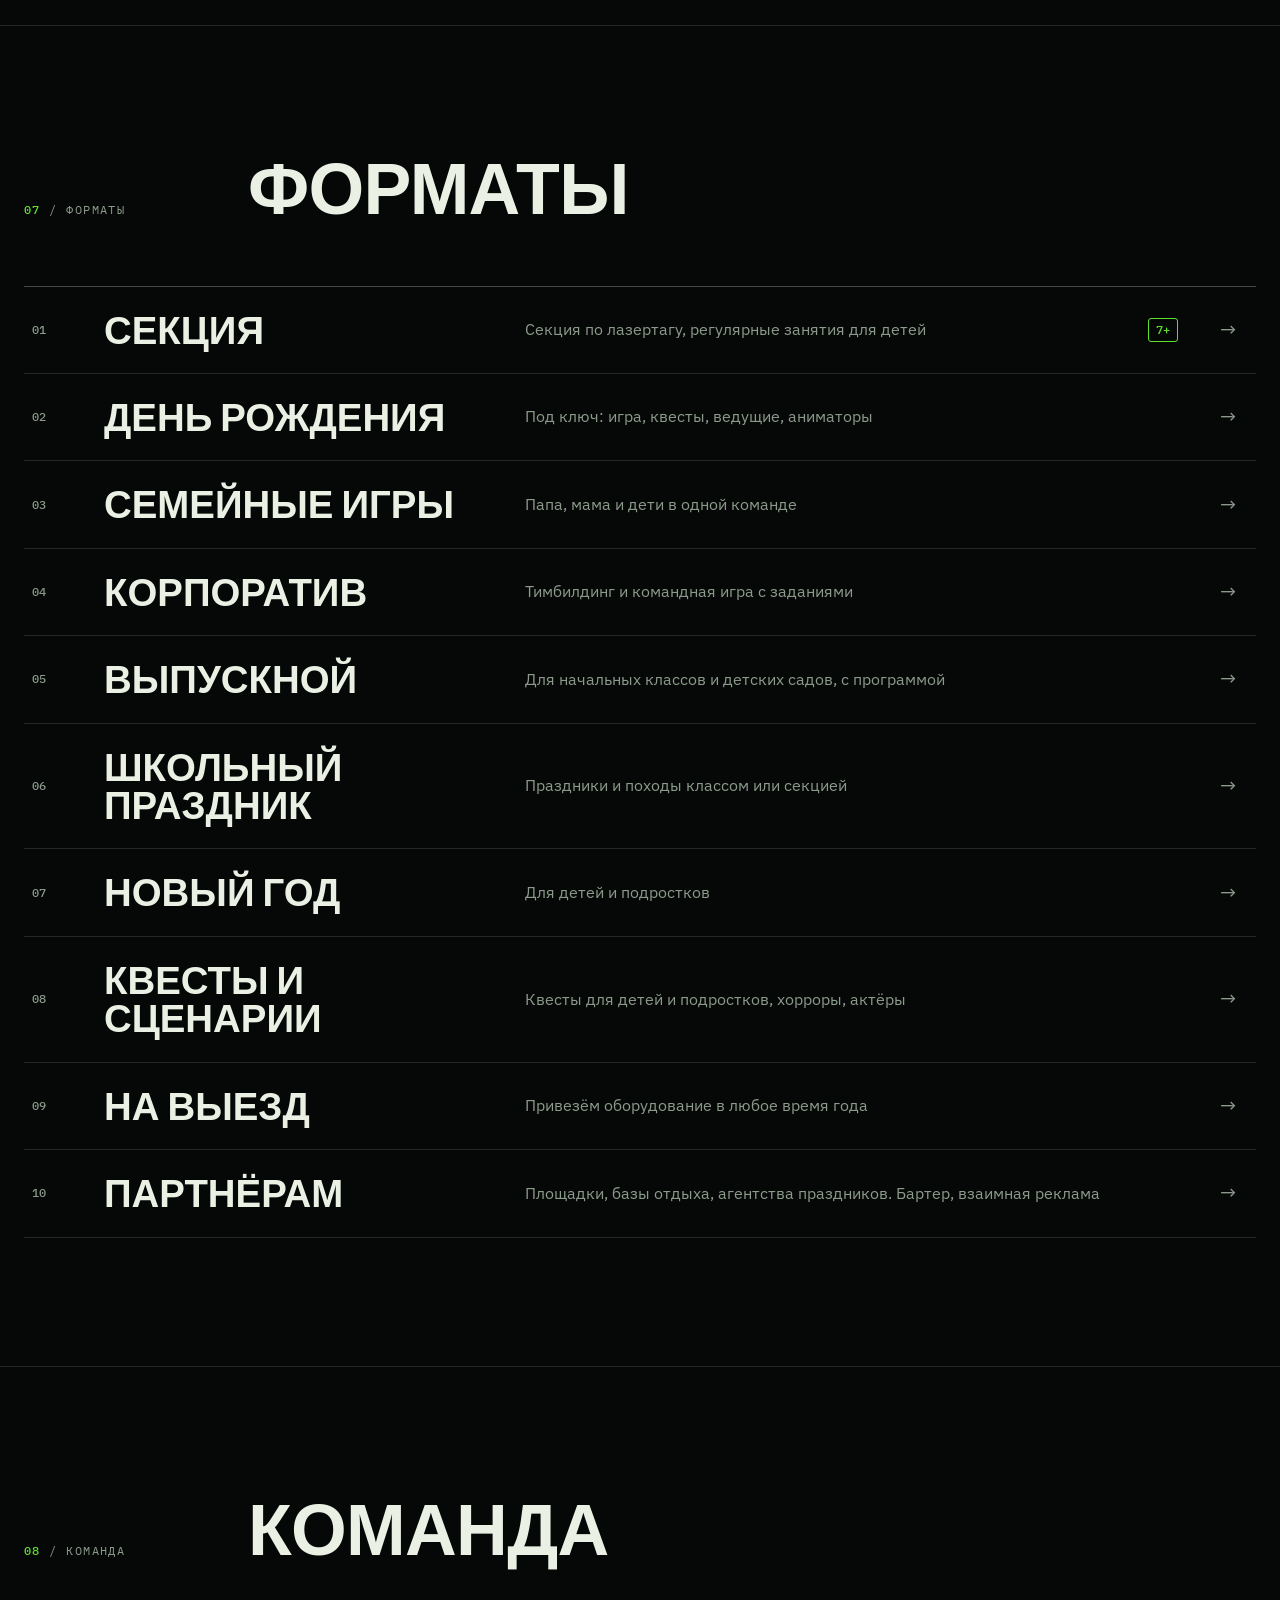
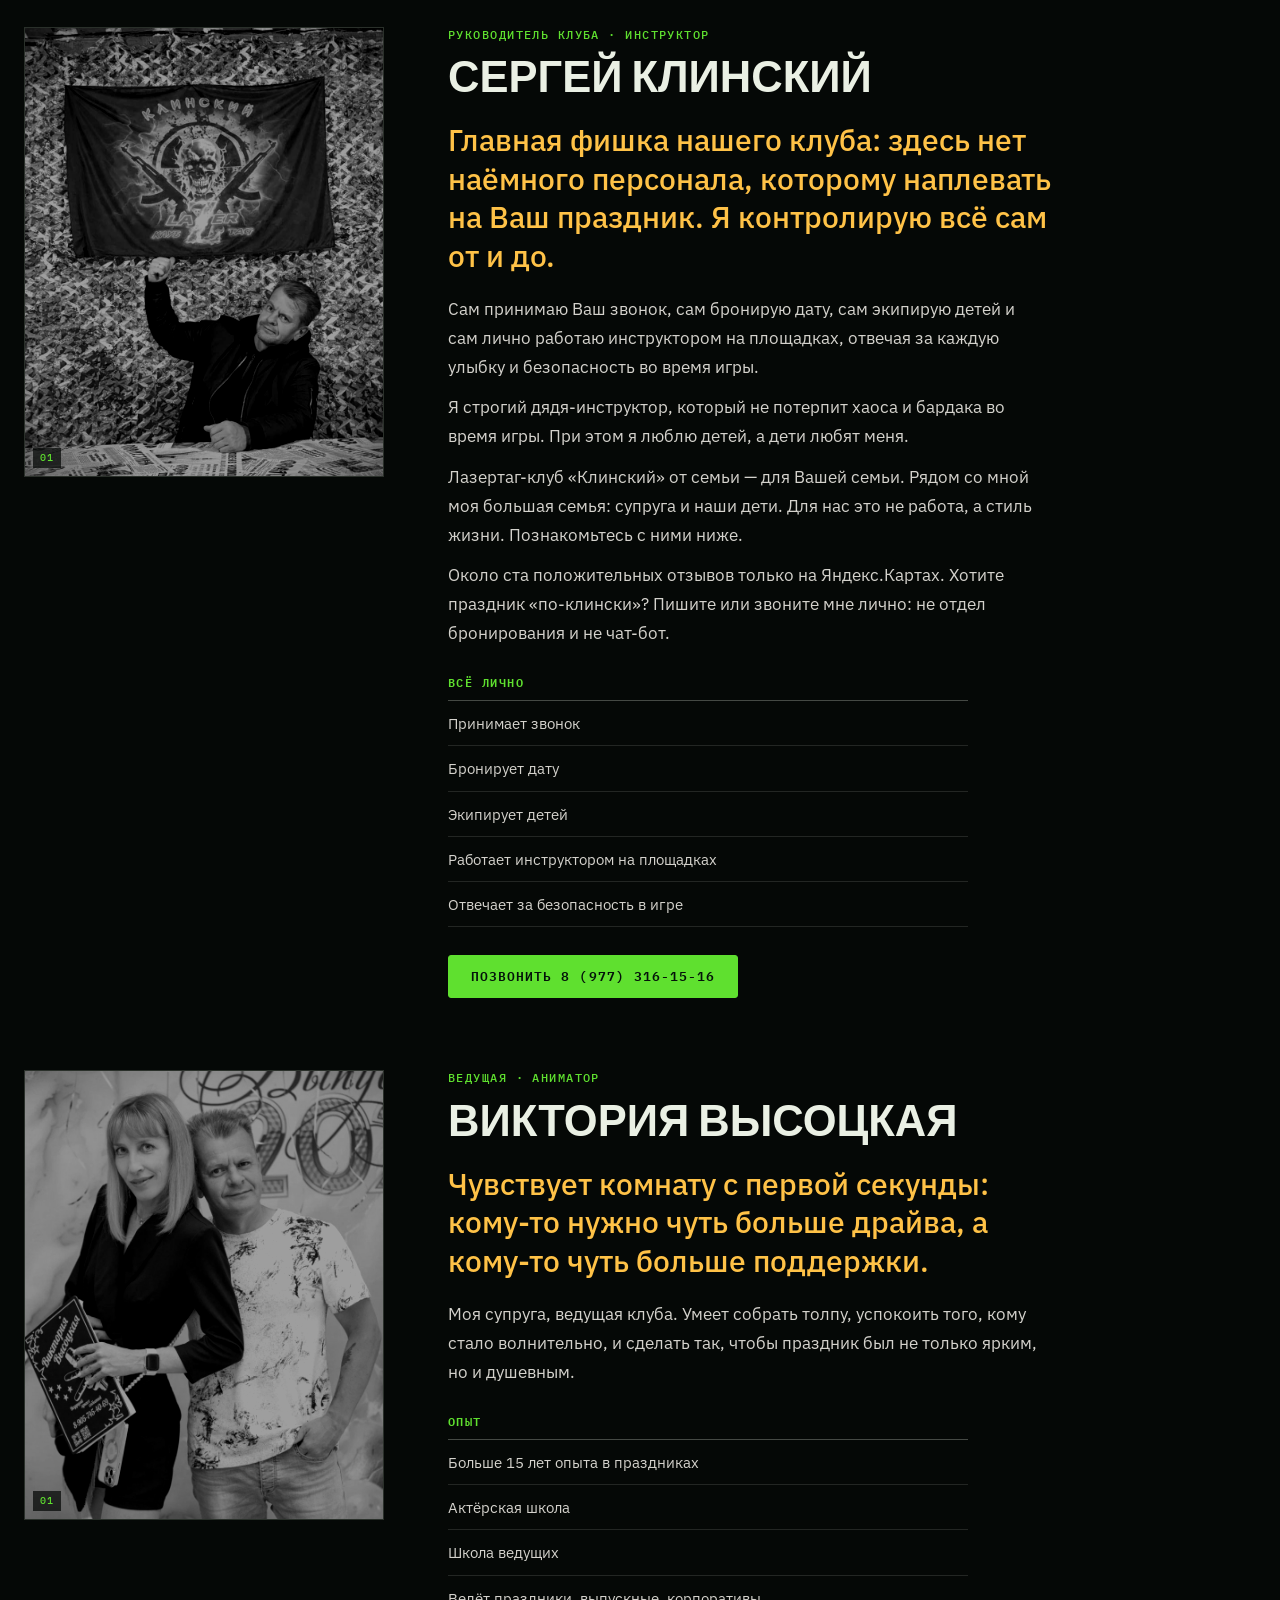
==== commit ad46ed6c: "Add files via upload" ====
--- a/index.html
+++ b/index.html
@@ -17,7 +17,7 @@
 <link rel="preconnect" href="https://fonts.googleapis.com">
 <link rel="preconnect" href="https://fonts.gstatic.com" crossorigin>
 <link rel="stylesheet" href="https://fonts.googleapis.com/css2?family=IBM+Plex+Mono:wght@400;500&family=IBM+Plex+Sans+Condensed:wght@500;600;700&family=IBM+Plex+Sans:wght@400;500&display=swap&subset=cyrillic">
-<link rel="stylesheet" href="style.css?v=30">
+<link rel="stylesheet" href="style.css?v=33">
 <script>document.documentElement.classList.add('js')</script>
 <script type="application/ld+json">
 {
@@ -61,10 +61,13 @@
 <!-- ============ ГЛАВНЫЙ ЭКРАН ============ -->
 <section class="hero" id="hero">
   <canvas id="field" aria-hidden="true"></canvas>
-  <div class="hud" aria-hidden="true">
-    <div><span>Выстрелов</span><b id="h-shots">0</b></div>
-    <div><span>Попаданий</span><b id="h-hits">0</b></div>
-    <div><span>Точность</span><b id="h-acc">—</b></div>
+  <div class="hudbar">
+    <div class="hud" aria-hidden="true">
+      <div><span>Выстрелов</span><b id="h-shots">0</b></div>
+      <div><span>Попаданий</span><b id="h-hits">0</b></div>
+      <div><span>Точность</span><b id="h-acc">—</b></div>
+    </div>
+    <button class="gtgl" type="button" role="switch" aria-checked="true" aria-label="Игра в первом экране" title="Включить или выключить игру"><span>Игра</span><i class="gtgl__sw" aria-hidden="true"></i></button>
   </div>
   <div class="wrap hero__in">
     <img class="hero__logo" src="img/logo.webp" alt="Логотип лазертаг-клуба «Клинский»: череп на фоне радиационного знака и скрещённых автоматов" width="760" height="609" fetchpriority="high">
@@ -136,8 +139,8 @@
           <div class="galw">
             <div class="gal-tools"><span class="hint-fine">[ наведите: прицел проявляет кадр. Клик: открыть ]</span><span class="hint-touch">[ ведите пальцем по кадру: прицел проявляет его. Касание: открыть ]</span><button class="gal-mode" type="button" aria-pressed="false">Показать в цвете</button></div>
             <ul class="gal" data-gal="Название">
-              <li class="w2 h2"><a href="img/new-01.jpg"><img src="img/new-01.jpg" alt="Описание фото" loading="lazy"></a></li>
-              <li><a href="img/new-02.jpg"><img src="img/new-02.jpg" alt="Описание фото" loading="lazy"></a></li>
+              <li class="w2 h2"><a href="img/new-01.jpg"><img decoding="async" src="img/new-01.jpg" alt="Описание фото" loading="lazy"></a></li>
+              <li><a href="img/new-02.jpg"><img decoding="async" src="img/new-02.jpg" alt="Описание фото" loading="lazy"></a></li>
             </ul>
           </div>
           <div class="loc__cols">
@@ -177,7 +180,7 @@
             <!-- ФОТО подставляются сами: первые 6 из img/bunker-01.jpg, -02 … (число задаёт GAL_LIMIT в main.js или data-limit). Подробности в README, раздел 24 -->
             <!-- ВИДЕО ВКонтакте в галерее: добавьте плитку в любое место списка. Ссылка: либо обычная vk.com/video-123_456, либо src из кода для вставки (video_ext.php...).
                  Обложка: <img> внутри (по желанию; без неё будет тёмная плитка с кнопкой). data-ratio="9/16" для вертикального видео.
-                 <li class="w2"><a href="https://vk.com/video-123_456" data-video data-cap="ролик"><img src="img/video-01.jpg" alt="Видео: игра в Бункере"></a></li> -->
+                 <li class="w2"><a href="https://vk.com/video-123_456" data-video data-cap="ролик"><img decoding="async" src="img/video-01.jpg" alt="Видео: игра в Бункере"></a></li> -->
             <ul class="gal" data-gal="Бункер 13" data-auto="bunker"></ul>
           </div>
 
@@ -239,7 +242,7 @@
               <div class="galw is-color route__ph">
                 <!-- Схема проезда: 1 файл или несколько. Чтобы добавить ещё одну, скопируйте строку <li> и поменяйте имя файла. -->
                 <ul class="gal gal--route" data-gal="Бункер 13 · схема проезда">
-                  <li><a href="img/route-bunker-01.jpg"><img src="img/route-bunker-01.jpg" alt="Схема проезда: Бункер 13" loading="lazy"></a></li>
+                  <li><a href="img/route-bunker-01.jpg"><img decoding="async" src="img/route-bunker-01.jpg" alt="Схема проезда: Бункер 13" loading="lazy"></a></li>
                 </ul>
               </div>
             </div>
@@ -351,7 +354,7 @@
               <div class="galw is-color route__ph">
                 <!-- Схема проезда: 1 файл или несколько. Чтобы добавить ещё одну, скопируйте строку <li> и поменяйте имя файла. -->
                 <ul class="gal gal--route" data-gal="Давыдково Family · схема проезда">
-                  <li><a href="img/route-dav-01.jpg"><img src="img/route-dav-01.jpg" alt="Схема проезда: Давыдково Family" loading="lazy"></a></li>
+                  <li><a href="img/route-dav-01.jpg"><img decoding="async" src="img/route-dav-01.jpg" alt="Схема проезда: Давыдково Family" loading="lazy"></a></li>
                 </ul>
               </div>
             </div>
@@ -374,7 +377,7 @@
           <div class="galw">
             <div class="gal-tools"><span class="hint-fine">[ наведите: прицел проявляет кадр. Клик: открыть ]</span><span class="hint-touch">[ ведите пальцем по кадру: прицел проявляет его. Касание: открыть ]</span><button class="gal-mode" type="button" aria-pressed="false">Показать в цвете</button></div>
             <ul class="gal" data-gal="База отдыха Ультра">
-              <li class="w2 h2"><a href="img/ultra-01.jpg"><img src="img/ultra-01.jpg" alt="Фото: база отдыха Ультра" loading="lazy"></a></li>
+              <li class="w2 h2"><a href="img/ultra-01.jpg"><img decoding="async" src="img/ultra-01.jpg" alt="Фото: база отдыха Ультра" loading="lazy"></a></li>
             </ul>
           </div>
           <div class="loc__cols">
@@ -387,7 +390,7 @@
           <div class="galw">
             <div class="gal-tools"><span class="hint-fine">[ наведите: прицел проявляет кадр. Клик: открыть ]</span><span class="hint-touch">[ ведите пальцем по кадру: прицел проявляет его. Касание: открыть ]</span><button class="gal-mode" type="button" aria-pressed="false">Показать в цвете</button></div>
             <ul class="gal" data-gal="Психбольница 666">
-              <li class="w2 h2"><a href="img/psy-01.jpg"><img src="img/psy-01.jpg" alt="Фото: Психбольница 666" loading="lazy"></a></li>
+              <li class="w2 h2"><a href="img/psy-01.jpg"><img decoding="async" src="img/psy-01.jpg" alt="Фото: Психбольница 666" loading="lazy"></a></li>
             </ul>
           </div>
           <div class="loc__cols">
@@ -492,7 +495,7 @@
             <div class="gal-tools"><span class="hint-fine">[ наведите: прицел проявляет кадр. Клик: открыть ]</span><span class="hint-touch">[ ведите пальцем по кадру: прицел проявляет его. Касание: открыть ]</span><button class="gal-mode" type="button" aria-pressed="false">Показать в цвете</button></div>
             <!-- ФОТО подставляются сами: первые 6 из img/trip-01.jpg, -02 … (README, раздел 24). Плитка видео ниже остаётся первой -->
             <ul class="gal" data-gal="Выезд" data-auto="trip">
-              <li><a href="https://vk.ru/video_ext.php?oid=-133342928&id=456239127&hash=069be5519fba1bd6" data-video data-cap="ролик"><img src="img/video-01.jpg" alt="Видео: игра"></a></li>
+              <li><a href="https://vk.ru/video_ext.php?oid=-133342928&id=456239127&hash=069be5519fba1bd6" data-video data-cap="ролик"><img decoding="async" src="img/video-01.jpg" alt="Видео: игра"></a></li>
             </ul>
           </div>
 
@@ -562,7 +565,7 @@
           <div class="galw">
             <div class="gal-tools"><span class="hint-fine">[ наведите: прицел проявляет кадр. Клик: открыть ]</span><span class="hint-touch">[ ведите пальцем по кадру: прицел проявляет его. Касание: открыть ]</span><button class="gal-mode" type="button" aria-pressed="false">Показать в цвете</button></div>
             <!-- ФОТО подставляются сами: первые 6 из img/party-01.jpg, -02 … (README, раздел 24). Видео ВК добавляется так же, как в разделе «Выезд»:
-                 <li class="w2"><a href="https://vk.ru/video_ext.php?oid=...&id=...&hash=..." data-video data-cap="ролик"><img src="img/party-video-01.jpg" alt="Видео: праздник"></a></li> -->
+                 <li class="w2"><a href="https://vk.ru/video_ext.php?oid=...&id=...&hash=..." data-video data-cap="ролик"><img decoding="async" src="img/party-video-01.jpg" alt="Видео: праздник"></a></li> -->
             <ul class="gal" data-gal="Организация праздников" data-auto="party"></ul>
           </div>
 
@@ -766,7 +769,7 @@
         <div class="galw person__ph">
           <!-- ЗАМЕНИТЬ: портрет руководителя -> img/director.jpg (вертикальное фото 4:5, 800x1000, до 200 КБ) -->
           <ul class="gal gal--solo" data-gal="Руководитель клуба">
-            <li><a href="img/director.jpg"><img src="img/director.jpg" alt="Руководитель клуба" loading="lazy"></a></li>
+            <li><a href="img/director.jpg"><img decoding="async" src="img/director.jpg" alt="Руководитель клуба" loading="lazy"></a></li>
           </ul>
         </div>
         <div class="person__body">
@@ -797,7 +800,7 @@
         <div class="galw person__ph">
           <!-- ЗАМЕНИТЬ: портрет Виктории -> img/staff-01.jpg (вертикальное фото 4:5, 800x1000, до 200 КБ) -->
           <ul class="gal gal--solo" data-gal="Виктория Высоцкая">
-            <li><a href="img/staff-01.jpg"><img src="img/staff-01.jpg" alt="Виктория Высоцкая, ведущая праздников" loading="lazy"></a></li>
+            <li><a href="img/staff-01.jpg"><img decoding="async" src="img/staff-01.jpg" alt="Виктория Высоцкая, ведущая праздников" loading="lazy"></a></li>
           </ul>
         </div>
         <div class="person__body">
@@ -823,7 +826,7 @@
         <div class="galw person__ph">
           <!-- ЗАМЕНИТЬ: фото актёров -> img/staff-02.jpg (вертикальное фото 4:5, 800x1000, до 200 КБ) -->
           <ul class="gal gal--solo" data-gal="Актёры клуба">
-            <li><a href="img/staff-02.jpg"><img src="img/staff-02.jpg" alt="Актёры клуба: зомби, Чумной доктор, аниматоры" loading="lazy"></a></li>
+            <li><a href="img/staff-02.jpg"><img decoding="async" src="img/staff-02.jpg" alt="Актёры клуба: зомби, Чумной доктор, аниматоры" loading="lazy"></a></li>
           </ul>
         </div>
         <div class="person__body">
@@ -870,13 +873,13 @@
         Если у партнёра нет ссылки, замените <a class="pbanner" href="…"> на <span class="pbanner"> и закройте </span> вместо </a>.
       -->
       <ul class="pbanners">
-        <li><a class="pbanner" href="#partners"><span class="pbanner__logo"><img src="img/partner-01.jpg" alt="Ультралайт (ULTRAlight world)" loading="lazy"><span class="pbanner__go" aria-hidden="true">↗</span></span><span class="pbanner__n">Ультралайт</span></a></li>
-        <li><a class="pbanner" href="#partners"><span class="pbanner__logo"><img src="img/partner-02.jpg" alt="Давыдково Family, семейный комплекс отдыха" loading="lazy"><span class="pbanner__go" aria-hidden="true">↗</span></span><span class="pbanner__n">Давыдково Family</span></a></li>
-        <li><a class="pbanner" href="#partners"><span class="pbanner__logo"><img src="img/partner-03.jpg" alt="Партнёр 3" loading="lazy"><span class="pbanner__go" aria-hidden="true">↗</span></span><span class="pbanner__n"><span class="todo">название партнёра</span></span></a></li>
-        <li><a class="pbanner" href="#partners"><span class="pbanner__logo"><img src="img/partner-04.jpg" alt="Торговый квартал, торгово-развлекательный центр" loading="lazy"><span class="pbanner__go" aria-hidden="true">↗</span></span><span class="pbanner__n">Торговый квартал</span></a></li>
-        <li><a class="pbanner" href="#partners"><span class="pbanner__logo"><img src="img/partner-05.jpg" alt="Клуб Инфо, рекламно-издательская группа" loading="lazy"><span class="pbanner__go" aria-hidden="true">↗</span></span><span class="pbanner__n">Клуб Инфо</span></a></li>
-        <li><a class="pbanner" href="#partners"><span class="pbanner__logo"><img src="img/partner-06.jpg" alt="Торговый квартал, торгово-развлекательный центр" loading="lazy"><span class="pbanner__go" aria-hidden="true">↗</span></span><span class="pbanner__n">Торговый квартал</span></a></li>
-        <li><a class="pbanner" href="#partners"><span class="pbanner__logo"><img src="img/partner-07.jpg" alt="Шале, ресторан гриль-бар" loading="lazy"><span class="pbanner__go" aria-hidden="true">↗</span></span><span class="pbanner__n">Шале</span></a></li>
+        <li><a class="pbanner" href="#partners"><span class="pbanner__logo"><img decoding="async" src="img/partner-01.jpg" alt="Ультралайт (ULTRAlight world)" loading="lazy"><span class="pbanner__go" aria-hidden="true">↗</span></span><span class="pbanner__n">Ультралайт</span></a></li>
+        <li><a class="pbanner" href="#partners"><span class="pbanner__logo"><img decoding="async" src="img/partner-02.jpg" alt="Давыдково Family, семейный комплекс отдыха" loading="lazy"><span class="pbanner__go" aria-hidden="true">↗</span></span><span class="pbanner__n">Давыдково Family</span></a></li>
+        <li><a class="pbanner" href="#partners"><span class="pbanner__logo"><img decoding="async" src="img/partner-03.jpg" alt="Партнёр 3" loading="lazy"><span class="pbanner__go" aria-hidden="true">↗</span></span><span class="pbanner__n"><span class="todo">название партнёра</span></span></a></li>
+        <li><a class="pbanner" href="#partners"><span class="pbanner__logo"><img decoding="async" src="img/partner-04.jpg" alt="Торговый квартал, торгово-развлекательный центр" loading="lazy"><span class="pbanner__go" aria-hidden="true">↗</span></span><span class="pbanner__n">Торговый квартал</span></a></li>
+        <li><a class="pbanner" href="#partners"><span class="pbanner__logo"><img decoding="async" src="img/partner-05.jpg" alt="Клуб Инфо, рекламно-издательская группа" loading="lazy"><span class="pbanner__go" aria-hidden="true">↗</span></span><span class="pbanner__n">Клуб Инфо</span></a></li>
+        <li><a class="pbanner" href="#partners"><span class="pbanner__logo"><img decoding="async" src="img/partner-06.jpg" alt="Торговый квартал, торгово-развлекательный центр" loading="lazy"><span class="pbanner__go" aria-hidden="true">↗</span></span><span class="pbanner__n">Торговый квартал</span></a></li>
+        <li><a class="pbanner" href="#partners"><span class="pbanner__logo"><img decoding="async" src="img/partner-07.jpg" alt="Шале, ресторан гриль-бар" loading="lazy"><span class="pbanner__go" aria-hidden="true">↗</span></span><span class="pbanner__n">Шале</span></a></li>
       </ul>
       <div class="pnote">
         <span>Площадки, базы отдыха, агентства праздников. Бартер, взаимная реклама.</span>
@@ -948,11 +951,11 @@
 
 <footer class="foot">
   <div class="wrap foot__in">
-    <p class="foot__brand"><img src="img/logo-sm.webp" alt="" width="55" height="44" loading="lazy"><span>© Клуб лазертага «Клинский»</span></p>
+    <p class="foot__brand"><img decoding="async" src="img/logo-sm.webp" alt="" width="55" height="44" loading="lazy"><span>© Клуб лазертага «Клинский»</span></p>
     <p class="foot__links"><a href="about.html">О клубе</a><a href="privacy.html">Политика</a><a href="#top">Наверх ↑</a></p>
   </div>
 </footer>
 
-<script src="main.js?v=30"></script>
+<script src="main.js?v=33"></script>
 </body>
 </html>
--- a/style.css
+++ b/style.css
@@ -36,8 +36,8 @@
 
 /* ---------- шапка ---------- */
 .bar{position:fixed;inset:0 0 auto 0;z-index:50;height:60px;display:flex;align-items:center;gap:22px;padding:0 24px}
-/* фон шапки вынесен в ::before: backdrop-filter на самой шапке делал её контейнером для fixed-меню и ломал его размеры */
-.bar::before{content:"";position:absolute;inset:0;z-index:-1;background:rgba(5,8,6,.8);backdrop-filter:blur(10px);-webkit-backdrop-filter:blur(10px);border-bottom:1px solid var(--line)}
+/* фон шапки в ::before; размытие (backdrop-filter) убрано: оно перерисовывалось при каждой прокрутке и грузило видеокарту, поэтому фон почти непрозрачный */
+.bar::before{content:"";position:absolute;inset:0;z-index:-1;background:rgba(5,8,6,.94);border-bottom:1px solid var(--line)}
 .logo{display:flex;align-items:center;gap:10px;margin-right:auto}
 .logo__img{display:block;height:46px;width:auto;margin:-4px 0;filter:drop-shadow(0 0 8px rgba(var(--sig-rgb),.25))}
 .logo__t{font:700 20px/1 var(--f-d);letter-spacing:.04em;text-transform:uppercase}
@@ -46,6 +46,19 @@
 .nav a{font:500 12px/1 var(--f-m);letter-spacing:.08em;white-space:nowrap;text-transform:uppercase;color:var(--dim);padding:6px 0;border-bottom:1px solid transparent;transition:color .2s,border-color .2s}
 .nav a:hover,.nav a[aria-current="true"]{color:var(--ink);border-color:var(--sig)}
 .nav__cta{display:none}
+/* кнопка «Игра: вкл/выкл» (только на главной) */
+/* переключатель «Игра» (только на главной, в первом экране): дорожка с кружком, вкл. — кружок справа */
+.gtgl{display:inline-flex;align-items:center;gap:10px;height:32px;padding:0;background:none;border:0;color:var(--ink);font:500 11px/1 var(--f-m);letter-spacing:.08em;text-transform:uppercase;white-space:nowrap;cursor:pointer;pointer-events:auto;transition:color .2s}
+.gtgl__sw{position:relative;flex:none;width:44px;height:24px;border:1.5px solid var(--sig);border-radius:12px;transition:border-color .2s}
+.gtgl__sw::after{content:"";position:absolute;top:3px;left:3px;width:14px;height:14px;box-sizing:content-box;border:1.5px solid var(--sig);border-radius:50%;transform:translateX(20px);transition:transform .25s,border-color .2s,background-color .2s}
+.gtgl[aria-checked="true"] .gtgl__sw::after{background:var(--sig)}
+.gtgl[aria-checked="false"]{color:var(--dim)}
+.gtgl[aria-checked="false"] .gtgl__sw{border-color:var(--dim)}
+.gtgl[aria-checked="false"] .gtgl__sw::after{transform:none;border-color:var(--dim)}
+.gtgl:hover{color:var(--ink)}
+.gtgl:focus-visible{outline:2px solid var(--sig);outline-offset:4px;border-radius:12px}
+@media (prefers-reduced-motion:reduce){.gtgl__sw::after{transition:none}}
+.hero.game-off .hud{opacity:.35}
 .bar__p{position:absolute;left:0;bottom:-1px;height:2px;width:100%;background:var(--sig);transform-origin:0 50%;transform:scaleX(var(--p,0))}
 .burger{display:none;width:40px;height:40px;background:none;border:1px solid var(--line2);border-radius:var(--r);cursor:pointer;position:relative}
 .burger span{position:absolute;left:10px;right:10px;height:1.5px;background:var(--ink);transition:transform .25s,top .25s}
@@ -59,7 +72,7 @@
 .hero__in,.hero__bot,.hud{position:relative;z-index:2;pointer-events:none}
 .hero::before{content:"";position:absolute;inset:0;pointer-events:none;background:radial-gradient(52% 62% at 80% 38%,rgba(var(--sig-rgb),.13),transparent 70%),radial-gradient(34% 40% at 88% 78%,rgba(var(--hot-rgb),.07),transparent 70%)}
 .hero__in{padding-top:clamp(36px,9vh,110px);position:relative}
-.hero__logo{position:absolute;right:-8px;top:clamp(0px,3vh,30px);width:min(47%,540px);height:auto;aspect-ratio:760/609;pointer-events:none;filter:drop-shadow(0 0 28px rgba(var(--sig-rgb),.18))}
+.hero__logo{position:absolute;right:-8px;top:clamp(0px,3vh,30px);width:min(47%,540px);height:auto;aspect-ratio:760/609;pointer-events:none;filter:drop-shadow(0 0 16px rgba(var(--sig-rgb),.18))}
 .hero__in .cta,.hero__in a{pointer-events:auto}
 .eyebrow{font:500 12px/1 var(--f-m);letter-spacing:.14em;text-transform:uppercase;color:var(--dim);margin-bottom:22px}
 .eyebrow::before{content:"";display:inline-block;width:28px;height:1px;background:var(--sig);vertical-align:middle;margin-right:12px}
@@ -69,7 +82,8 @@
 .lead{max-width:44ch;margin-top:28px;font-size:clamp(1rem,1.6vw,1.2rem);color:#c9c7c1}
 .cta{display:flex;flex-wrap:wrap;gap:12px;margin-top:30px}
 .hint{margin-top:22px;font:400 11px/1.5 var(--f-m);letter-spacing:.06em;color:var(--dim)}
-.hud{position:absolute;top:76px;left:24px;right:auto;display:flex;gap:22px;font-family:var(--f-m);text-align:left}
+.hudbar{position:absolute;top:70px;left:24px;z-index:2;display:flex;align-items:center;gap:22px}
+.hud{position:relative;display:flex;gap:22px;font-family:var(--f-m);text-align:left}
 .hud div{display:flex;flex-direction:column;gap:2px}
 .hud span{font-size:10px;letter-spacing:.12em;text-transform:uppercase;color:var(--dim)}
 .hud b{font:500 18px/1 var(--f-m);color:var(--ink)}
@@ -204,7 +218,8 @@
   .nav__cta{display:block;color:var(--sig)!important}
 }
 @media (max-width:820px){
-  .hud{top:72px;left:16px;right:auto;gap:14px}
+  .hudbar{top:66px;left:16px;gap:14px}
+  .hud{gap:14px}
   .row{grid-template-columns:40px 1fr 44px 24px;grid-template-areas:"n t e i" ". s s s"}
   .row b{grid-area:n}.row strong{grid-area:t}.row span{grid-area:s}.row em{grid-area:e}.row i{grid-area:i}
   .chain{grid-template-columns:1fr;gap:0}
@@ -274,7 +289,7 @@
 .gal .cap{position:absolute;left:8px;bottom:8px;z-index:3;padding:4px 7px;background:rgba(5,8,6,.72);font:400 10px/1.2 var(--f-m);letter-spacing:.1em;text-transform:uppercase;color:var(--ink);pointer-events:none}
 .gal .cap b{color:var(--sig);font-weight:500}
 .galw:not(.is-color) .gal img{filter:grayscale(1) contrast(1.15) brightness(.62)}
-.galw:not(.is-color) .gal a::after,.galw:not(.is-color) .gal a::before{opacity:1}
+.galw:not(.is-color) .gal a.is-lens::after,.galw:not(.is-color) .gal a.is-lens::before{opacity:1}   /* прицел рисуется только у кадра под курсором или пальцем */
 @media (hover:none),(pointer:coarse){
   .hint-fine{display:none}
   .hint-touch{display:inline}
@@ -408,7 +423,7 @@
 @media (max-width:980px){
   .hero__in{padding-top:clamp(28px,5vh,56px)}
   .hero__logo{position:static;display:block;width:min(74%,330px);margin:0 auto 14px}
-  .hud{top:68px}
+  .hudbar{top:62px}
 }
 @media (max-width:560px){.foot__in{align-items:flex-start}.foot__links{gap:14px}}
 
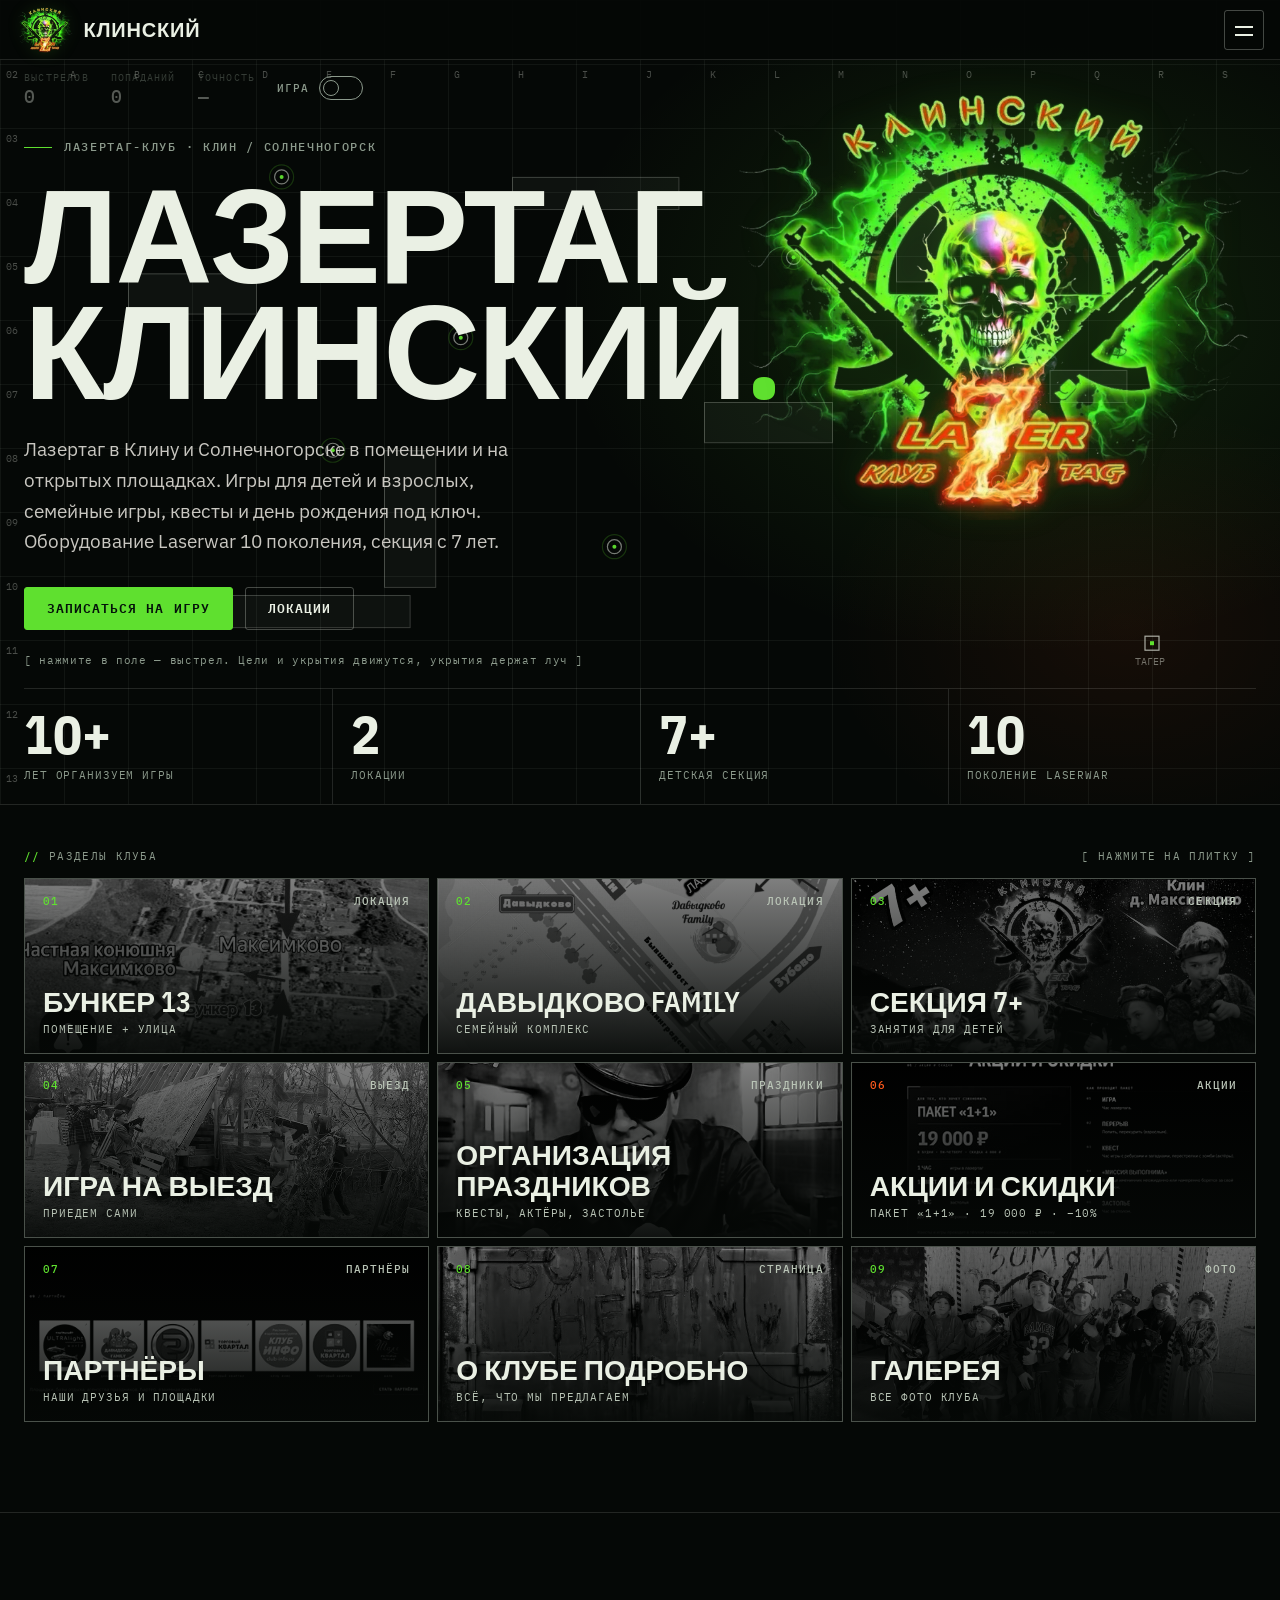
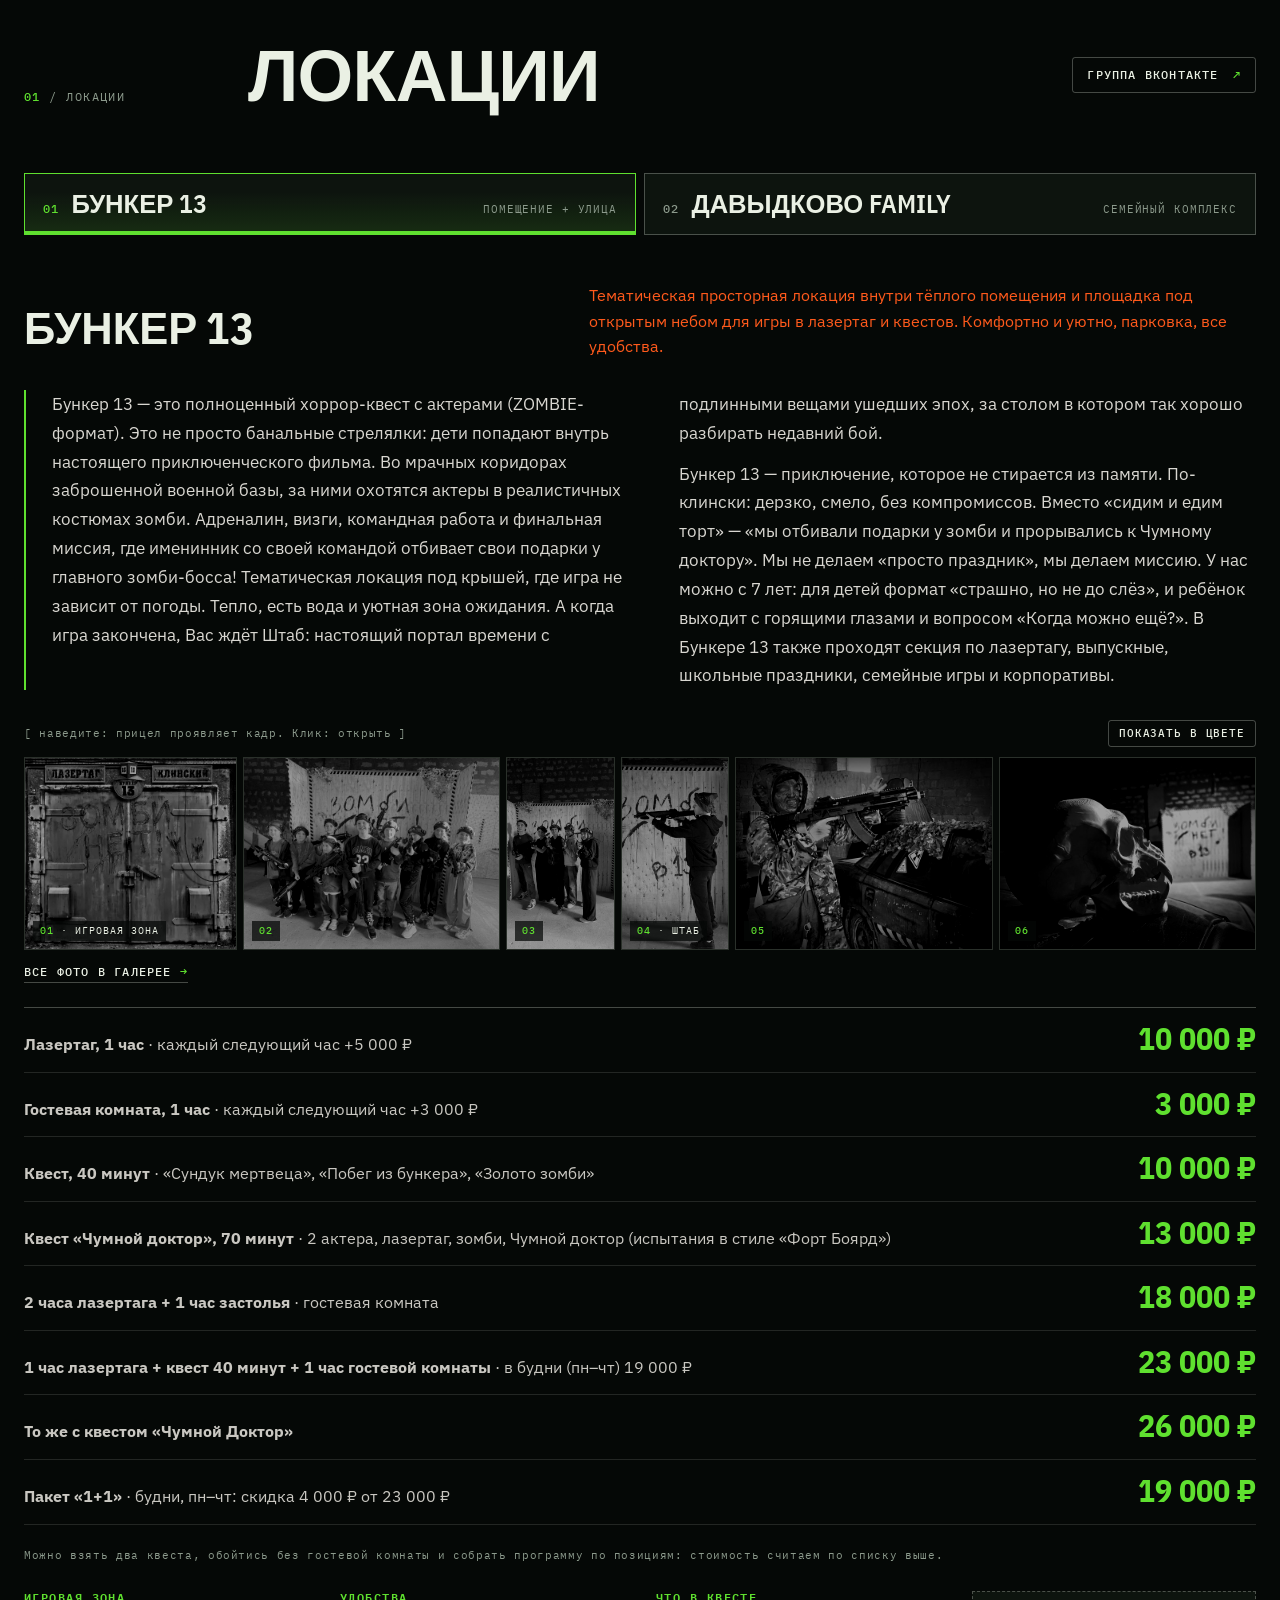
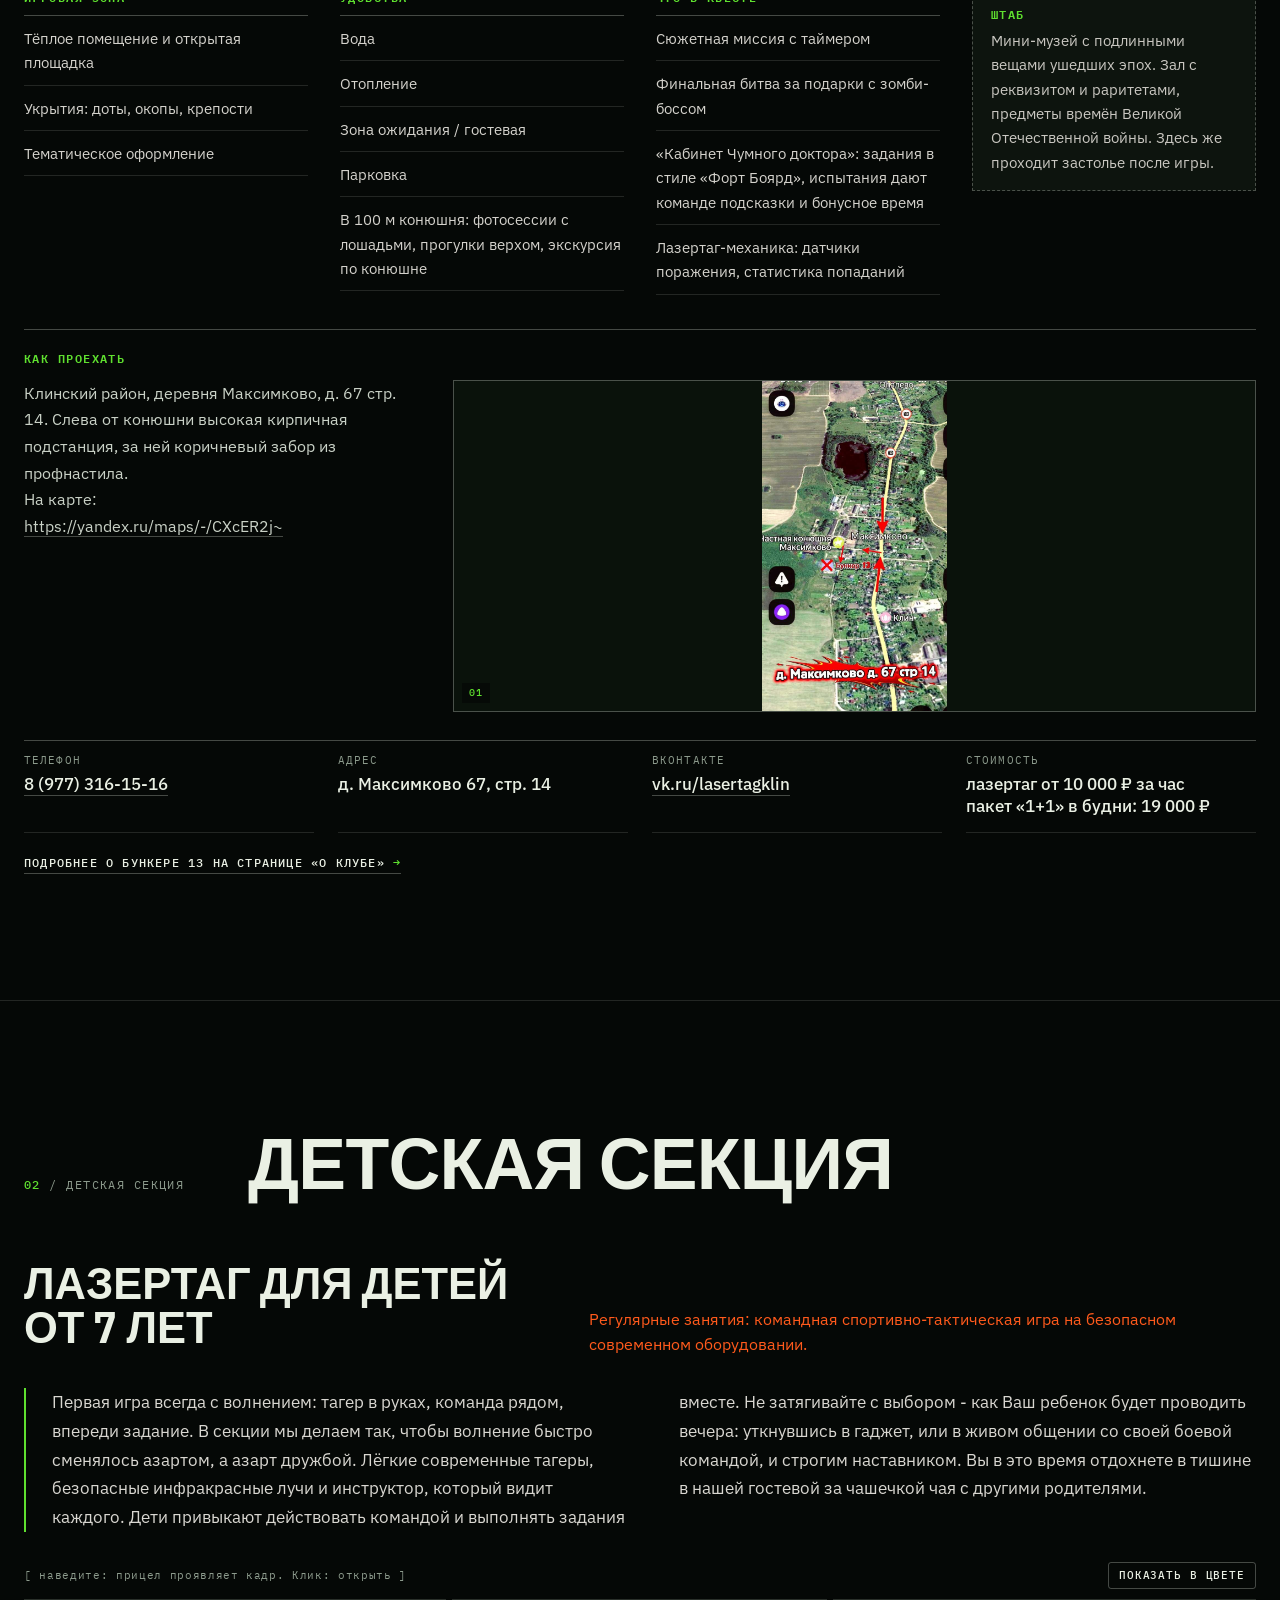
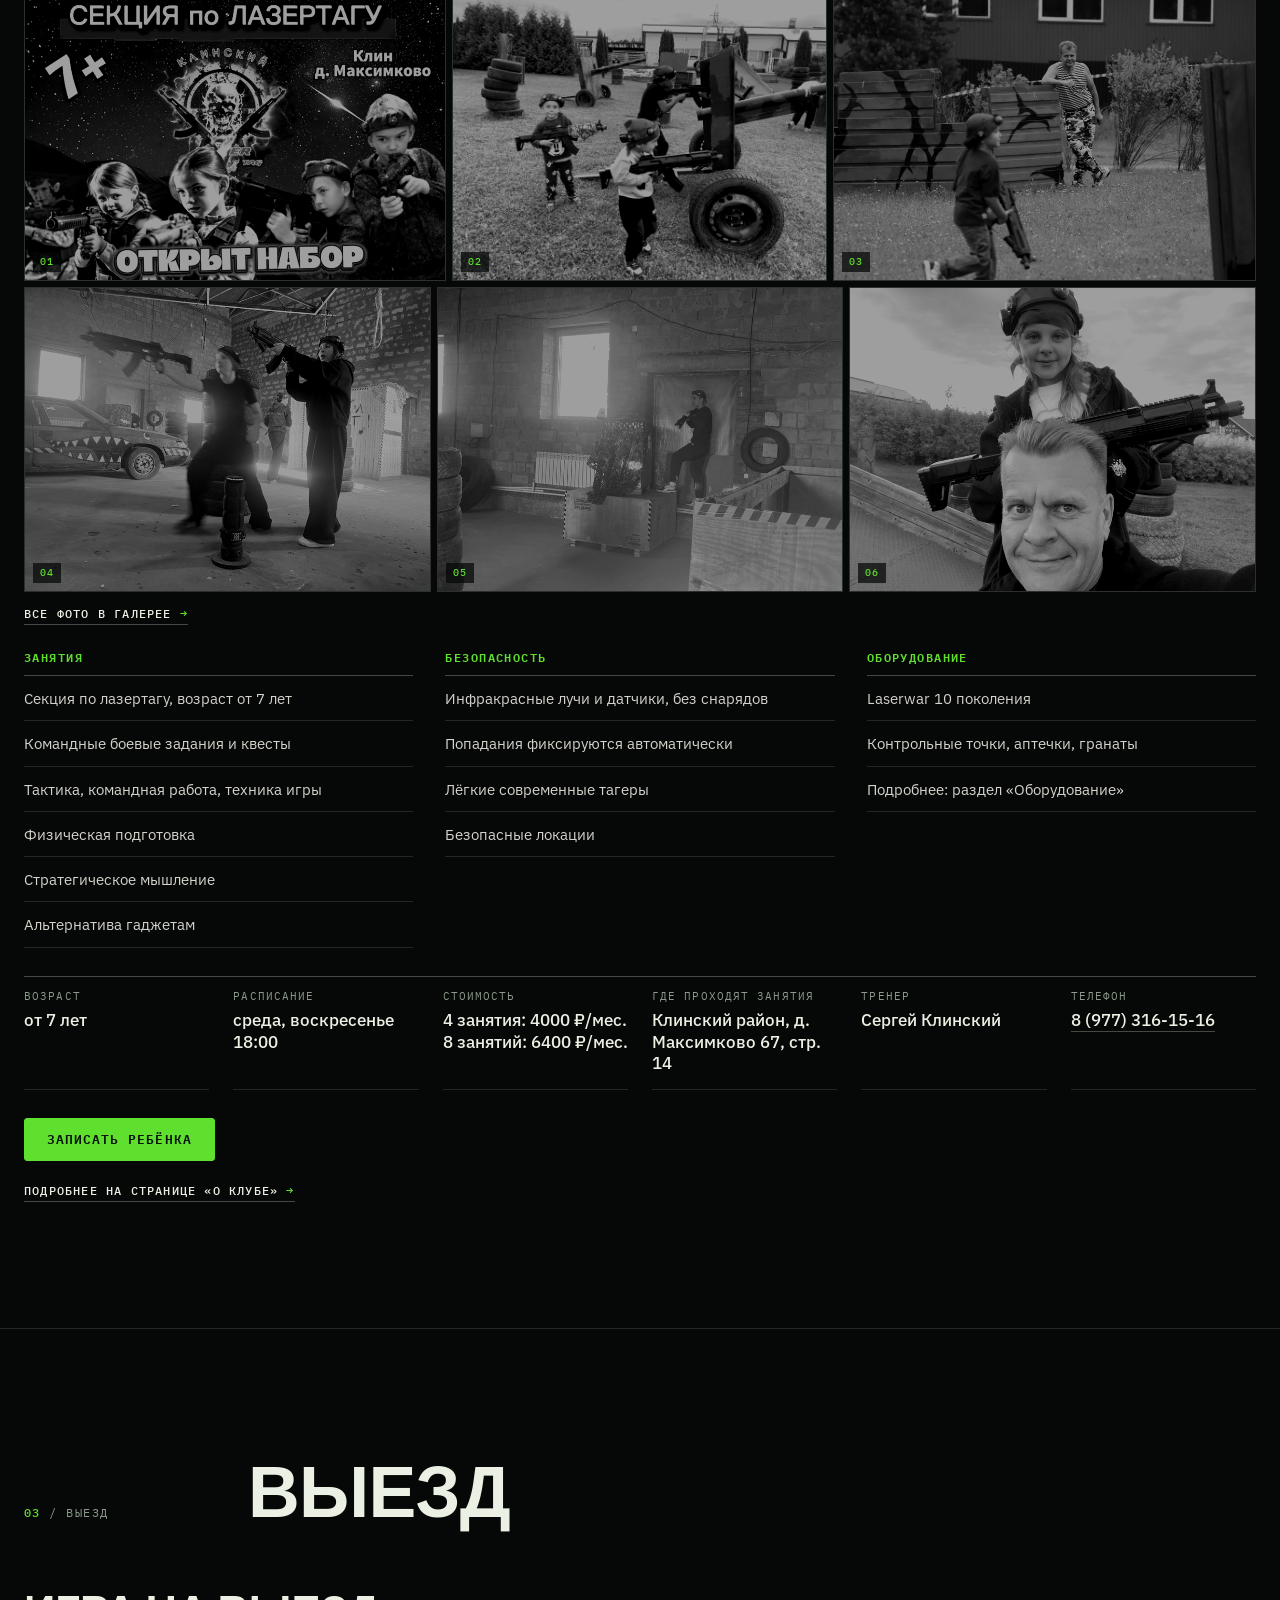
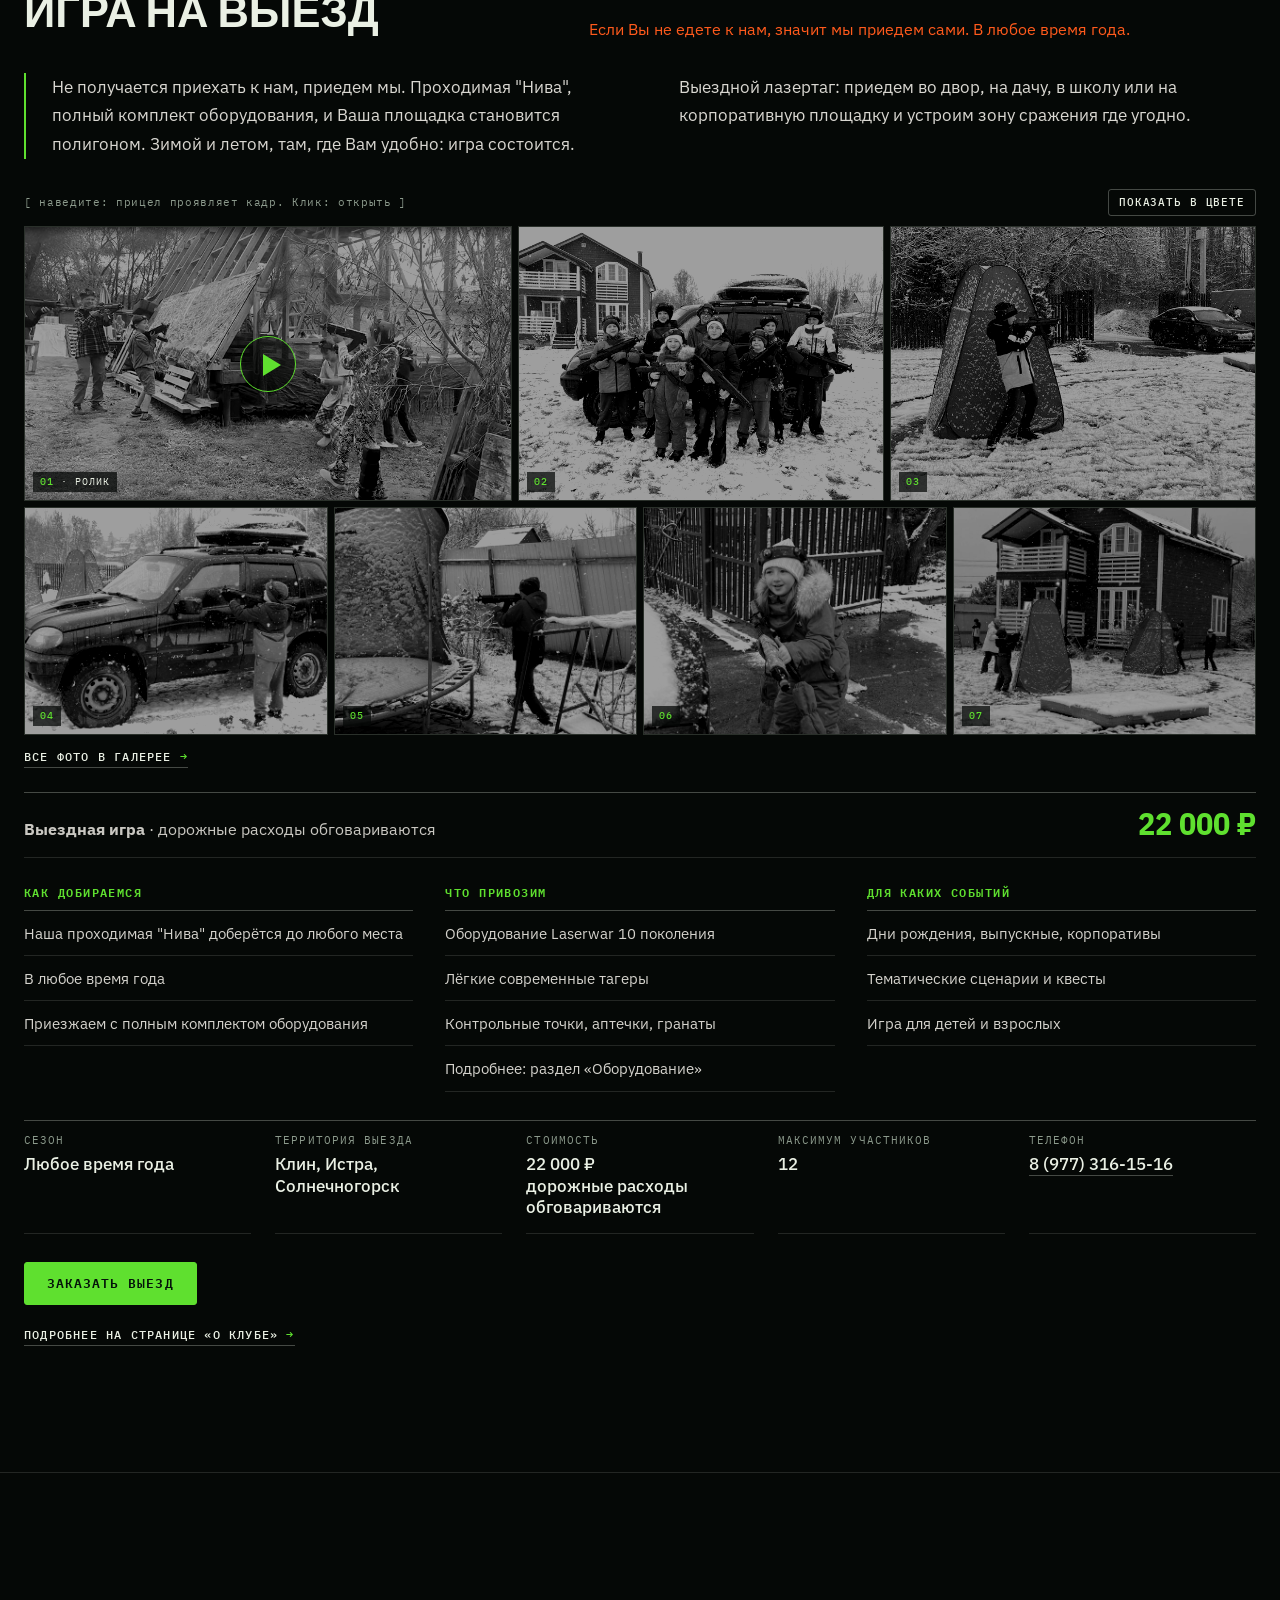
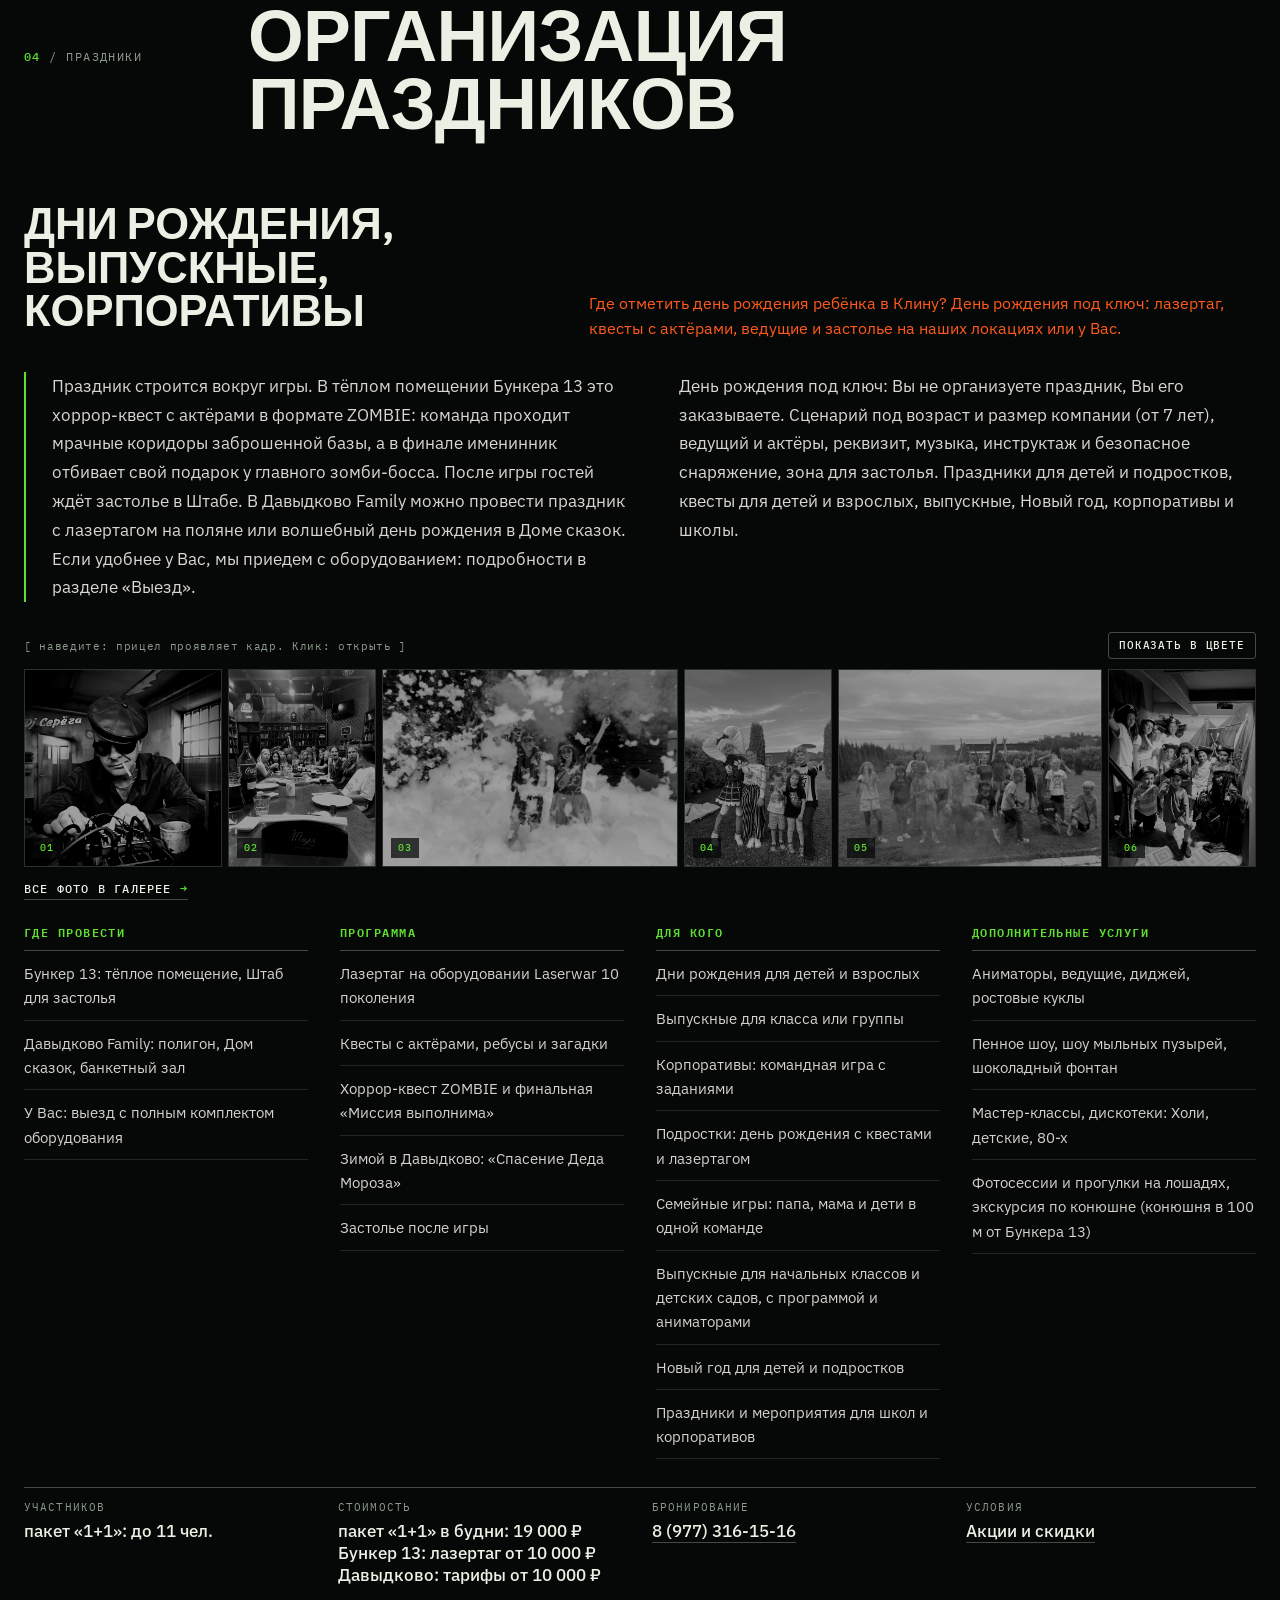
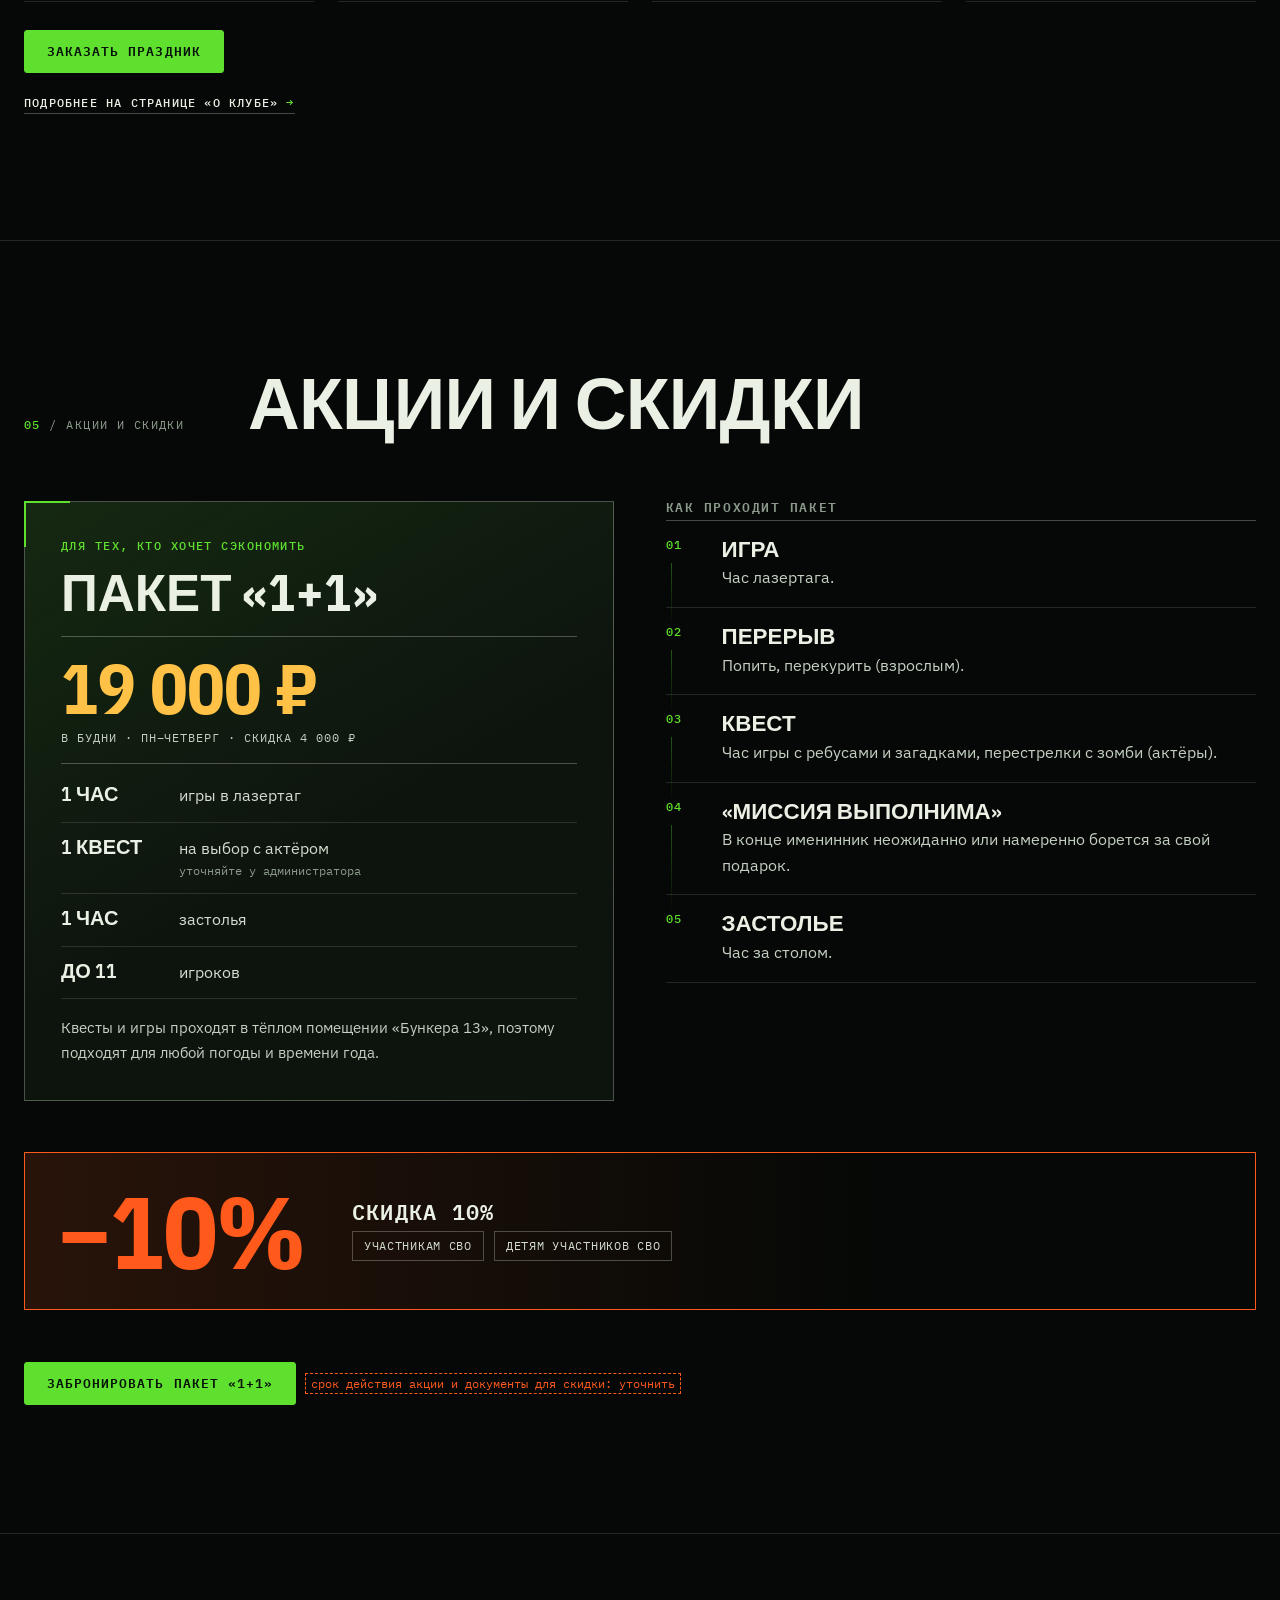
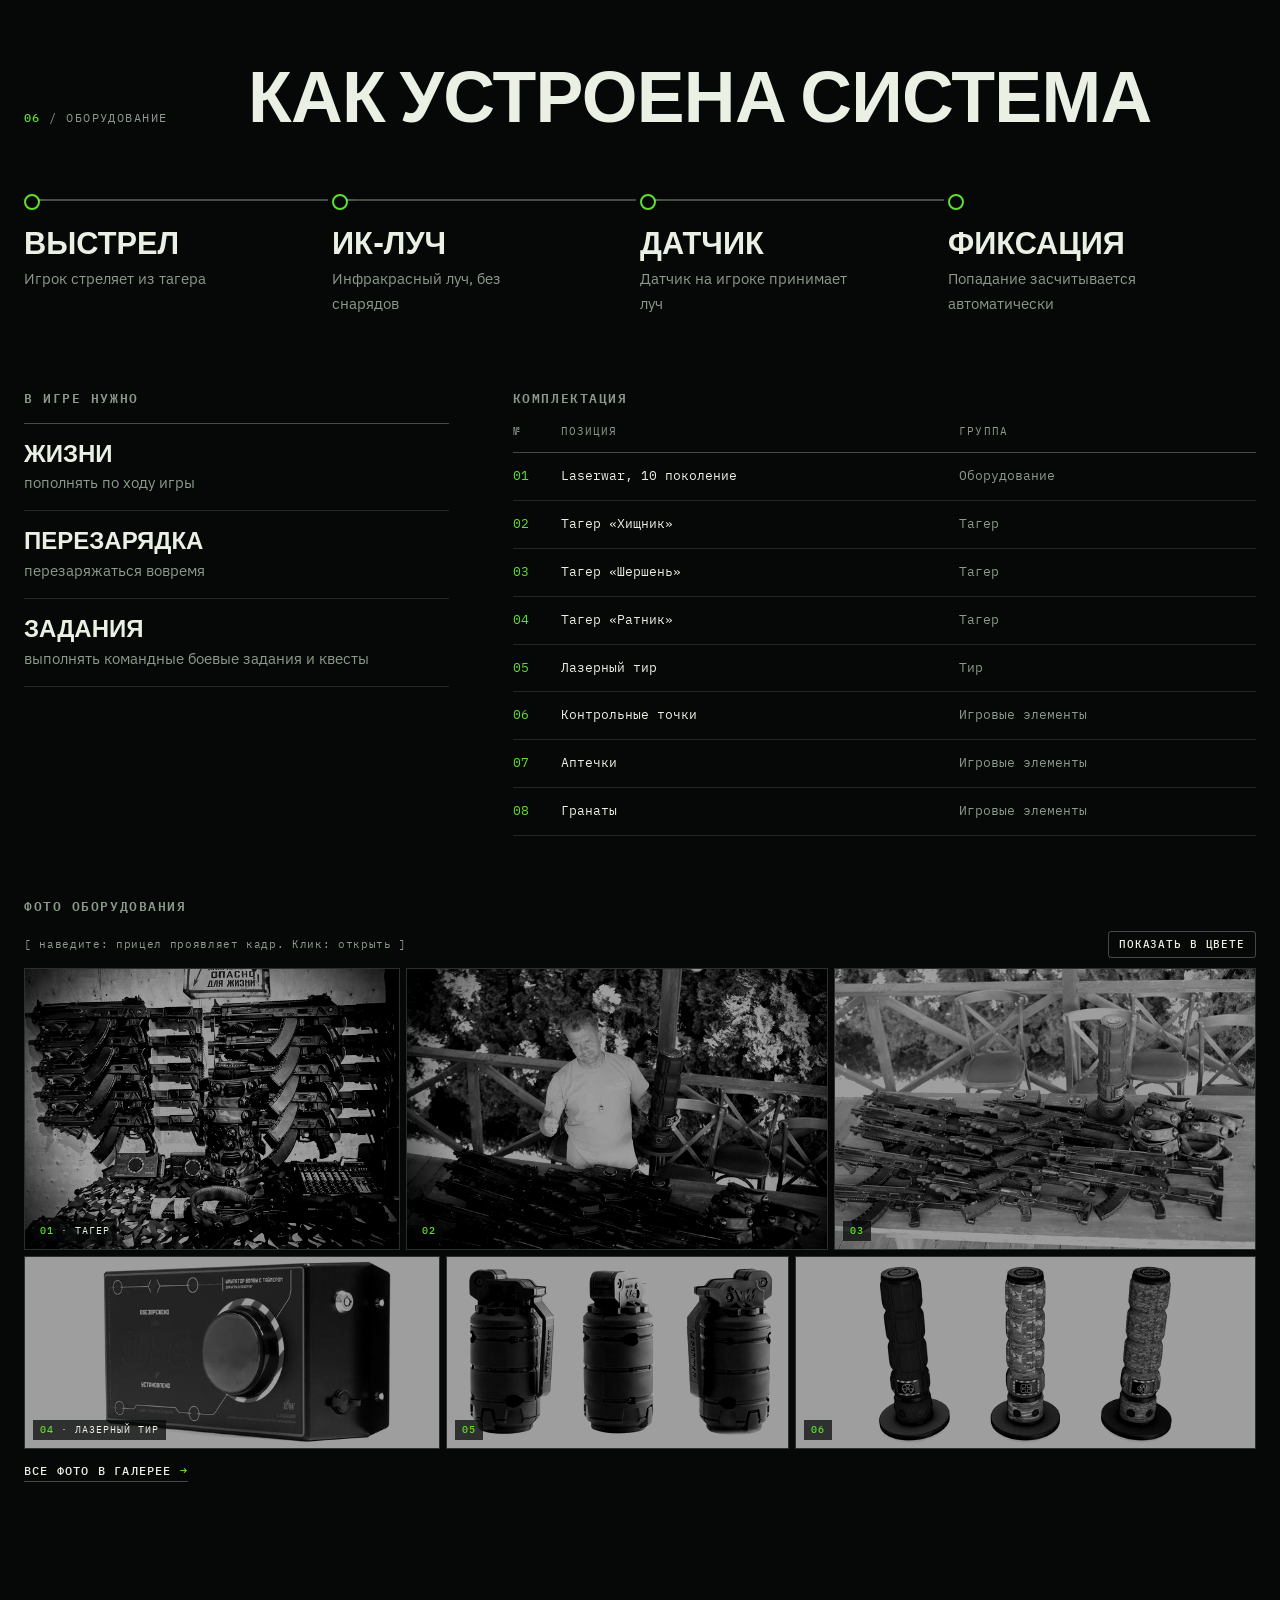
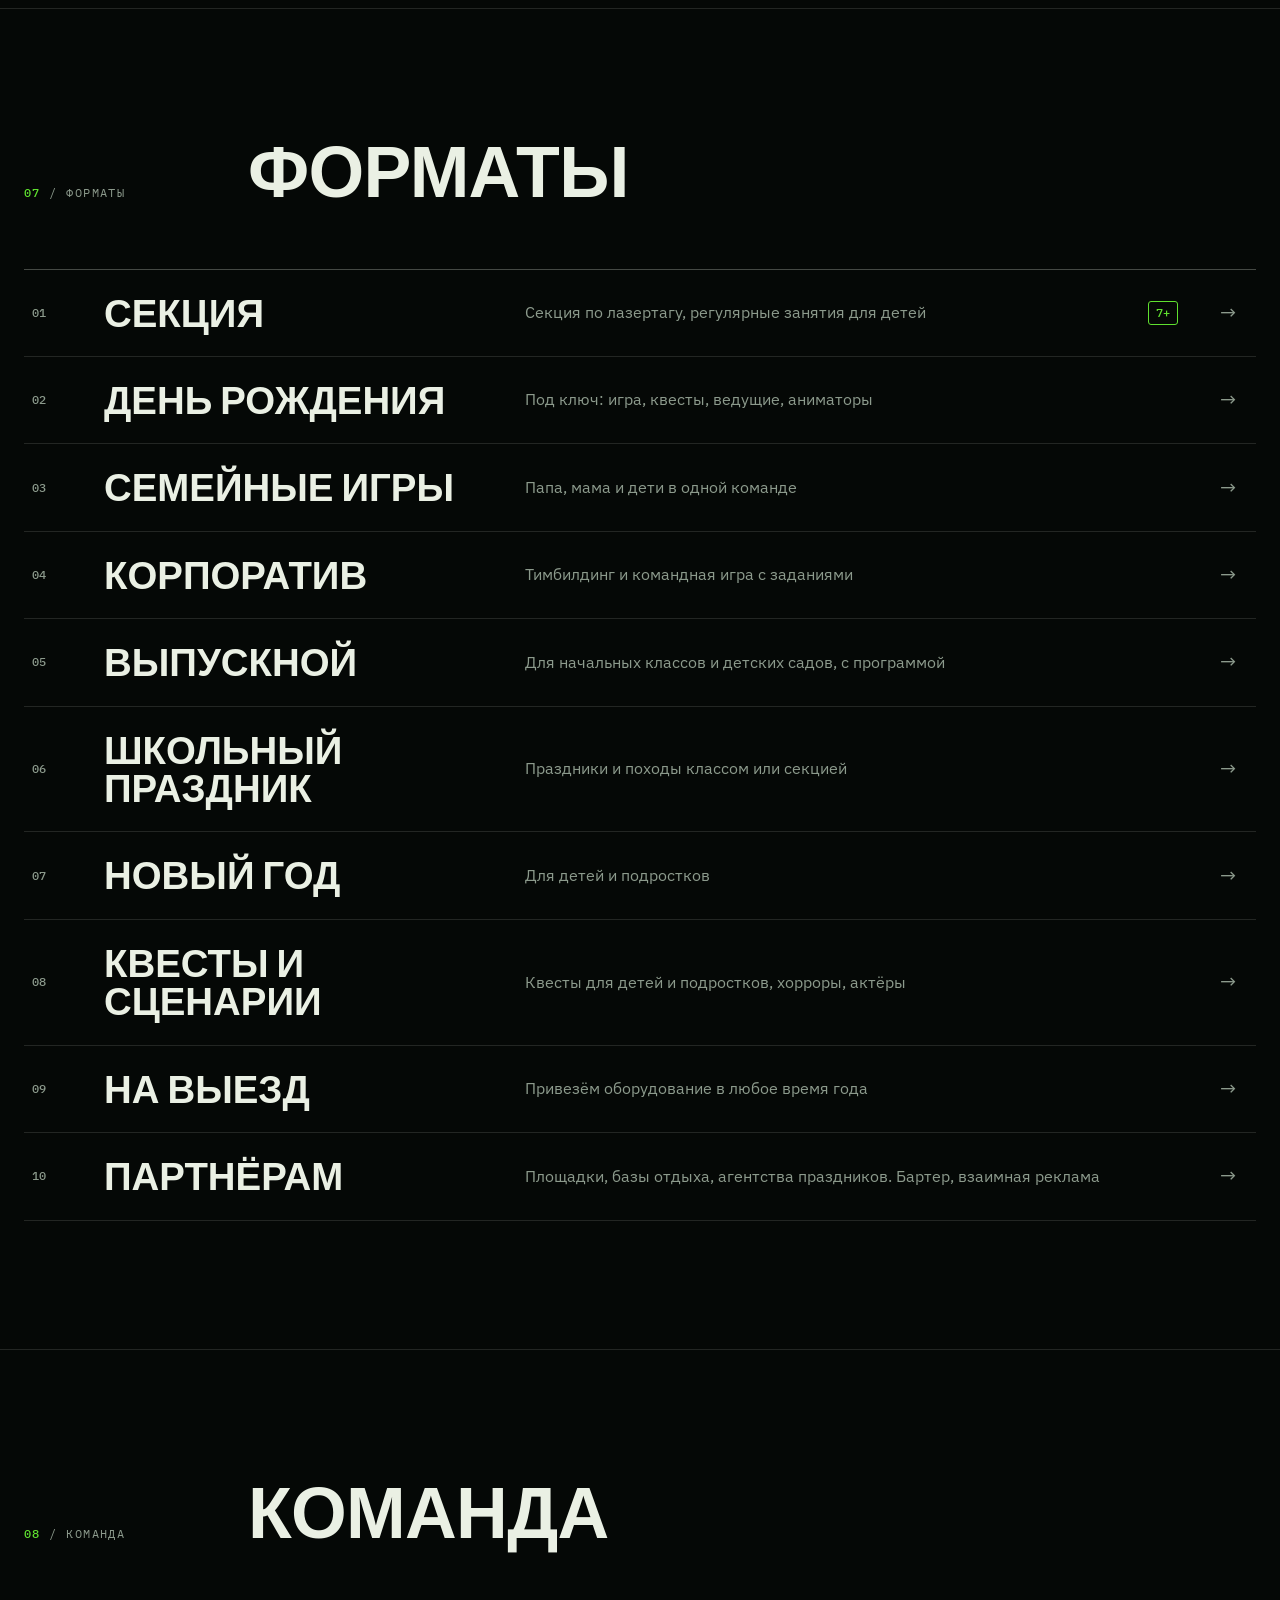
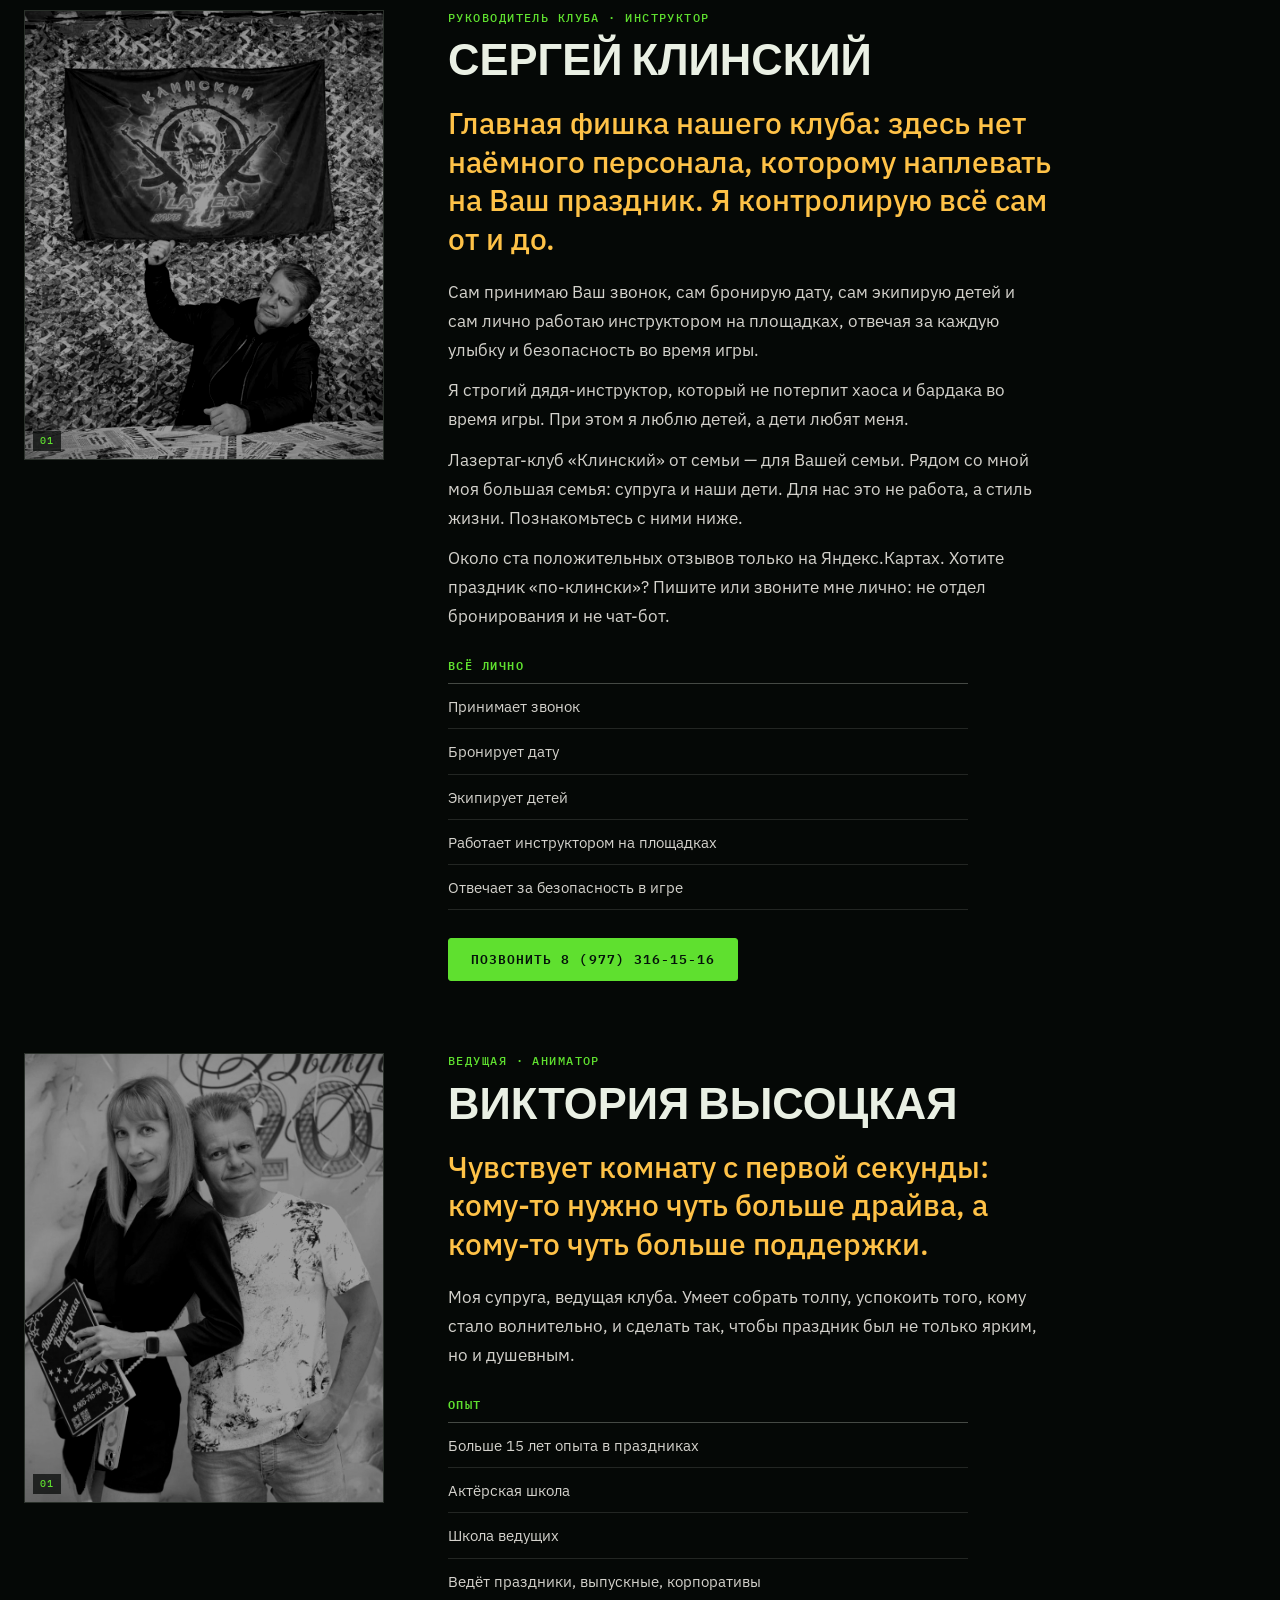
==== commit e3974970: "Add files via upload" ====
--- a/index.html
+++ b/index.html
@@ -17,7 +17,7 @@
 <link rel="preconnect" href="https://fonts.googleapis.com">
 <link rel="preconnect" href="https://fonts.gstatic.com" crossorigin>
 <link rel="stylesheet" href="https://fonts.googleapis.com/css2?family=IBM+Plex+Mono:wght@400;500&family=IBM+Plex+Sans+Condensed:wght@500;600;700&family=IBM+Plex+Sans:wght@400;500&display=swap&subset=cyrillic">
-<link rel="stylesheet" href="style.css?v=33">
+<link rel="stylesheet" href="style.css?v=36">
 <script>document.documentElement.classList.add('js')</script>
 <script type="application/ld+json">
 {
@@ -951,11 +951,11 @@
 
 <footer class="foot">
   <div class="wrap foot__in">
-    <p class="foot__brand"><img decoding="async" src="img/logo-sm.webp" alt="" width="55" height="44" loading="lazy"><span>© Клуб лазертага «Клинский»</span></p>
+    <p class="foot__brand"><img decoding="async" src="img/logo-sm.webp" alt="" width="55" height="44" loading="lazy"><span>© Лазертаг-клуб «Клинский»</span></p>
     <p class="foot__links"><a href="about.html">О клубе</a><a href="privacy.html">Политика</a><a href="#top">Наверх ↑</a></p>
   </div>
 </footer>
 
-<script src="main.js?v=33"></script>
+<script src="main.js?v=36"></script>
 </body>
 </html>
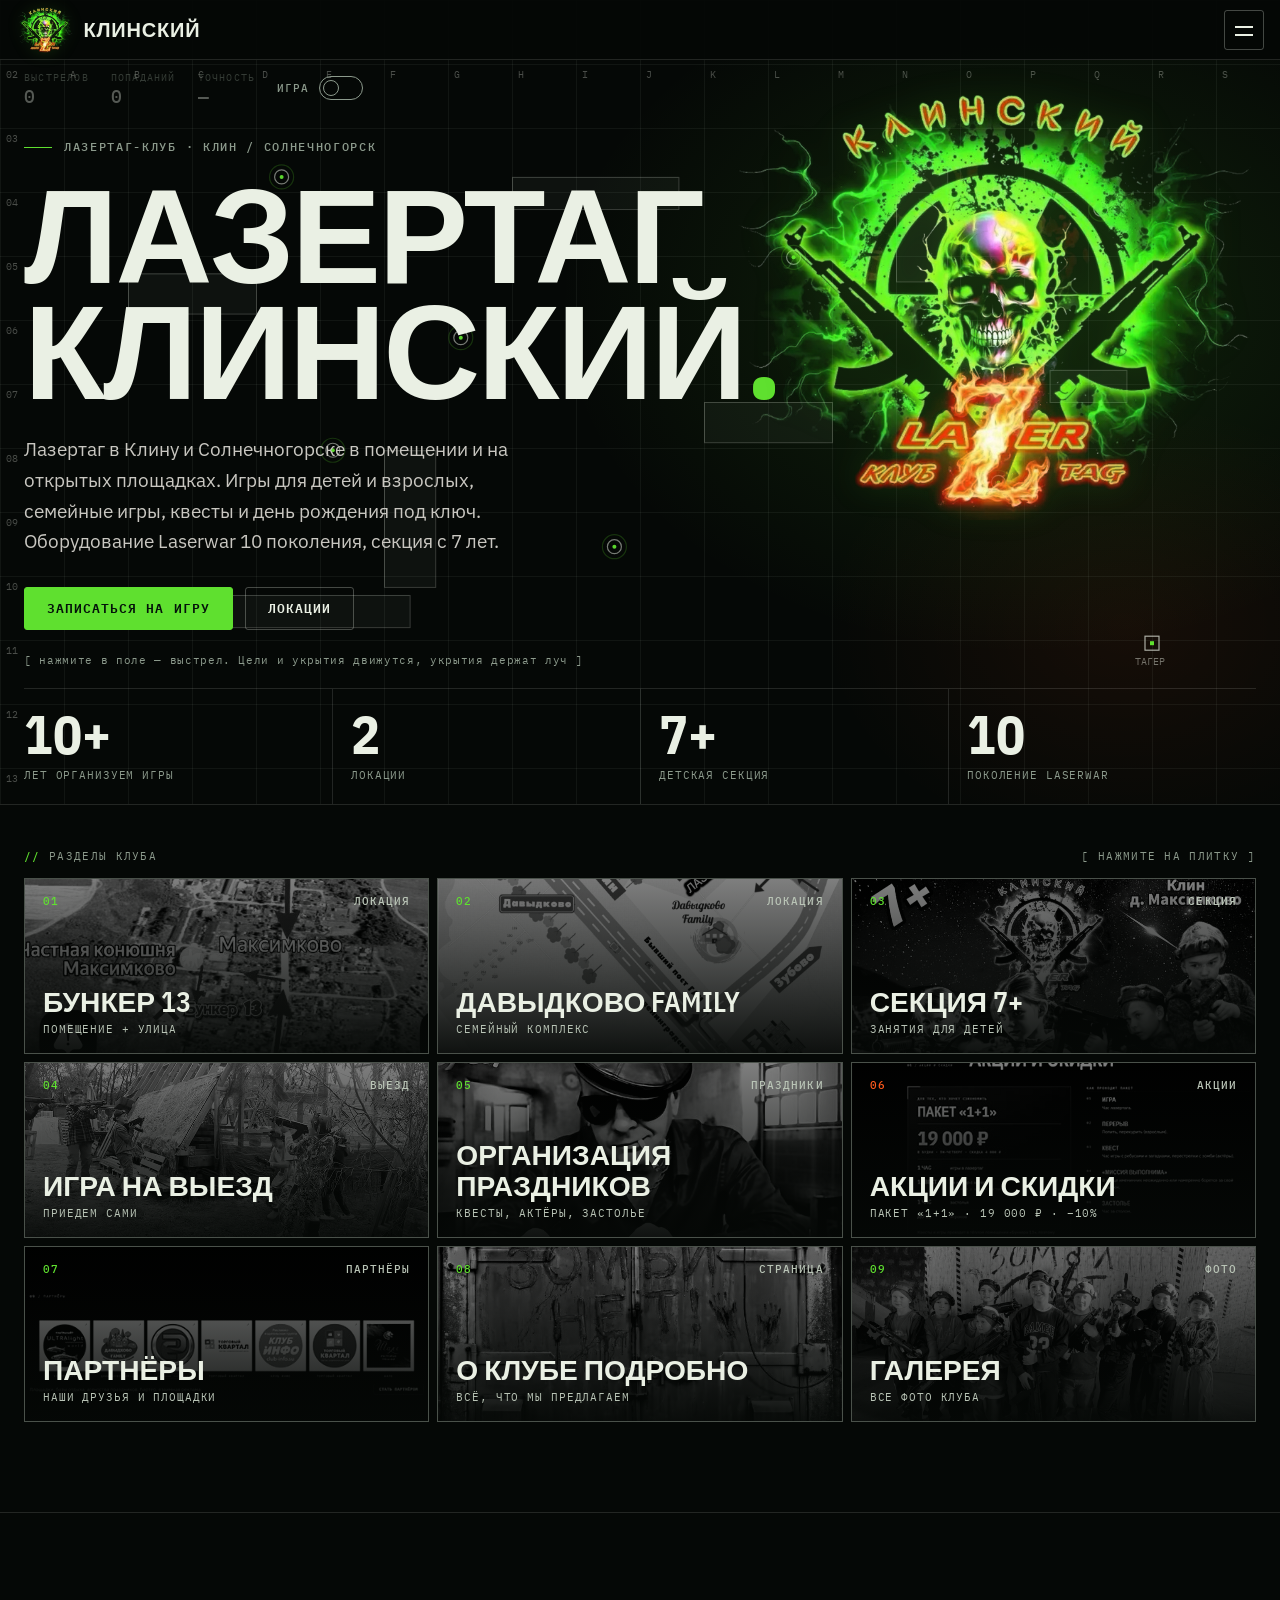
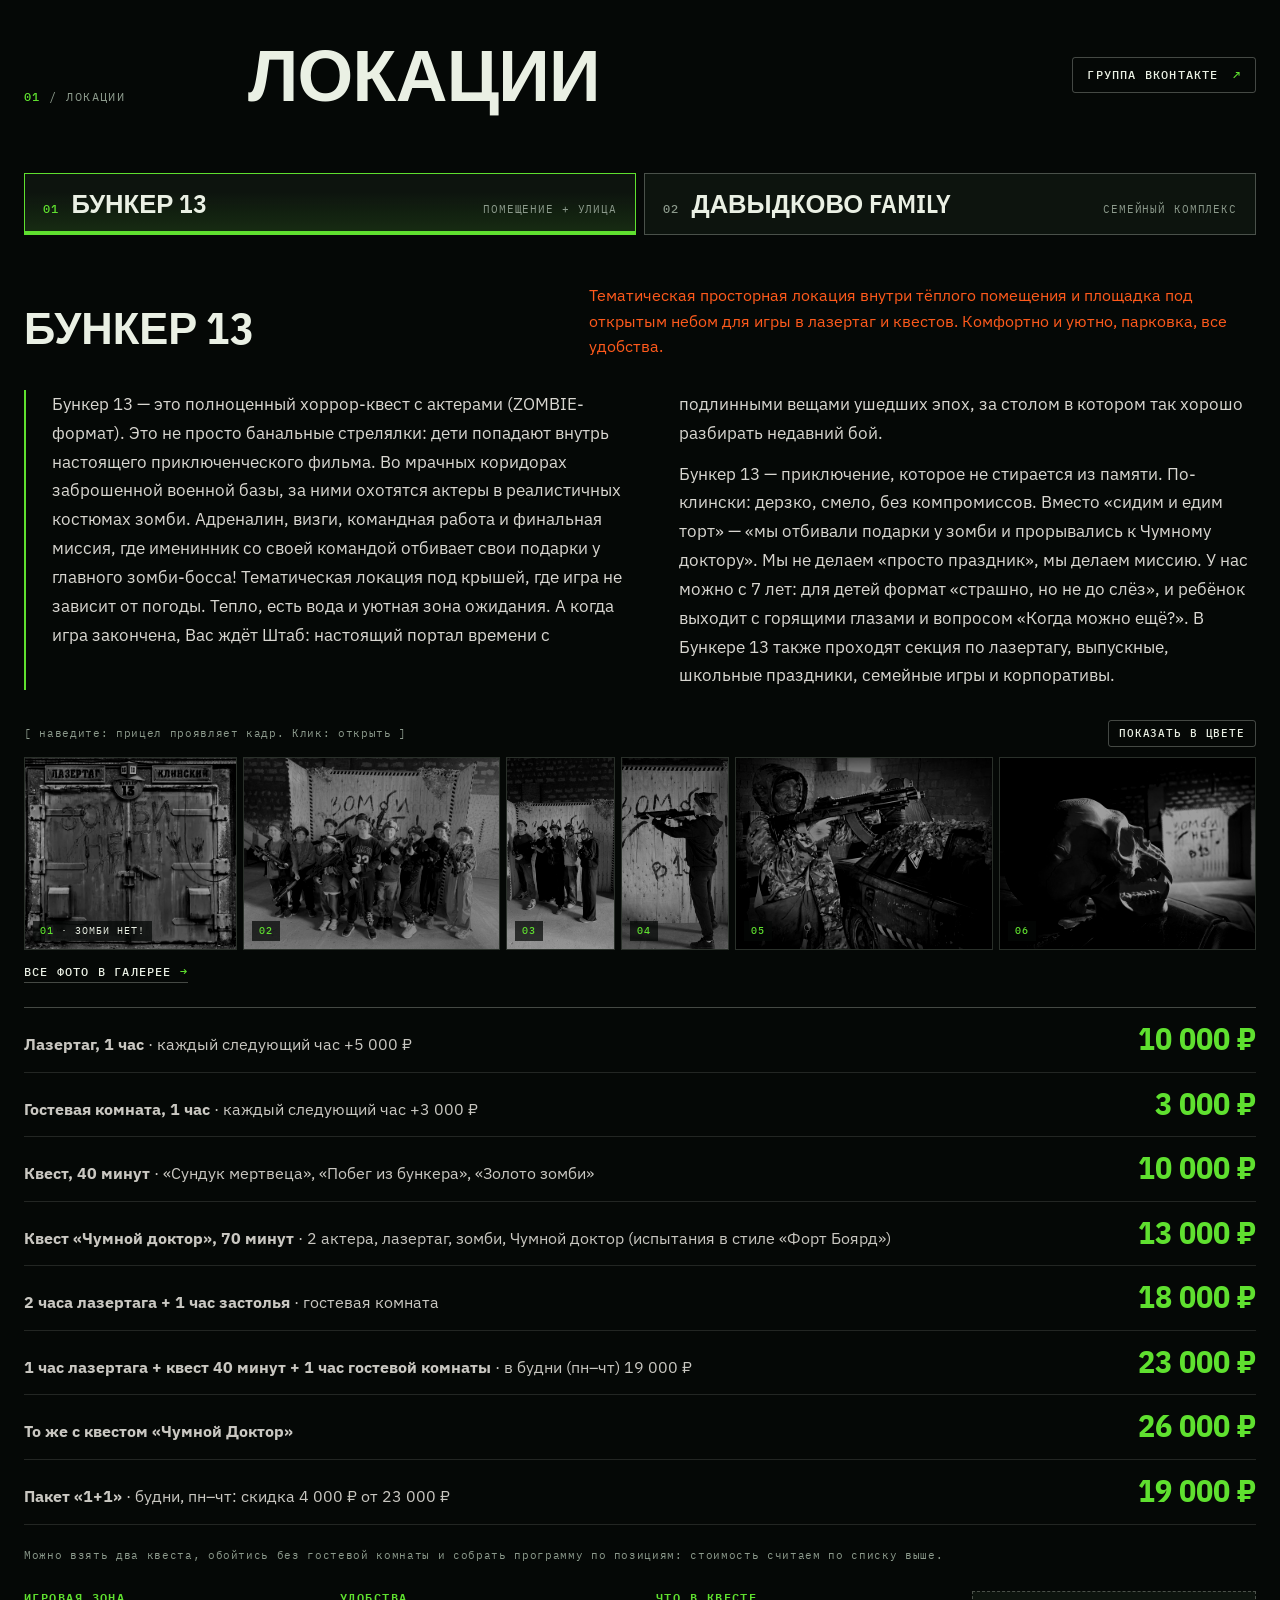
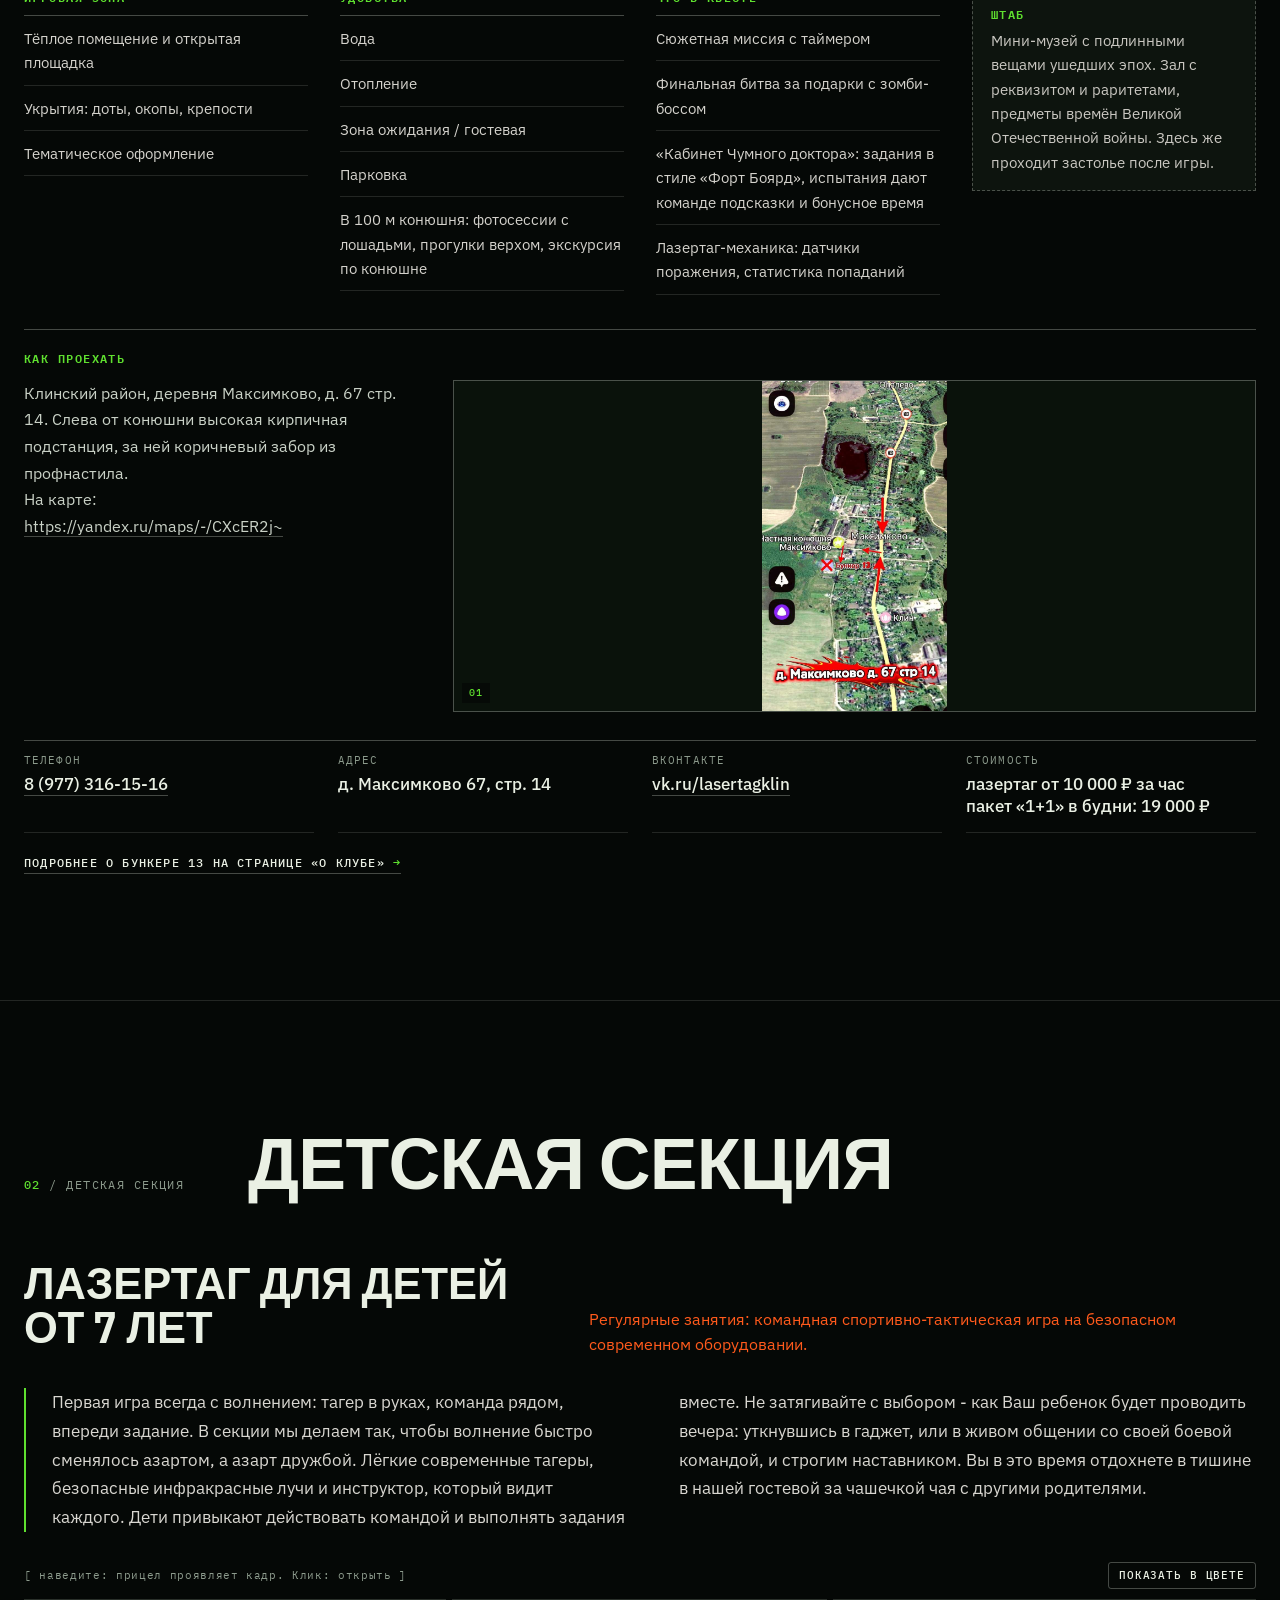
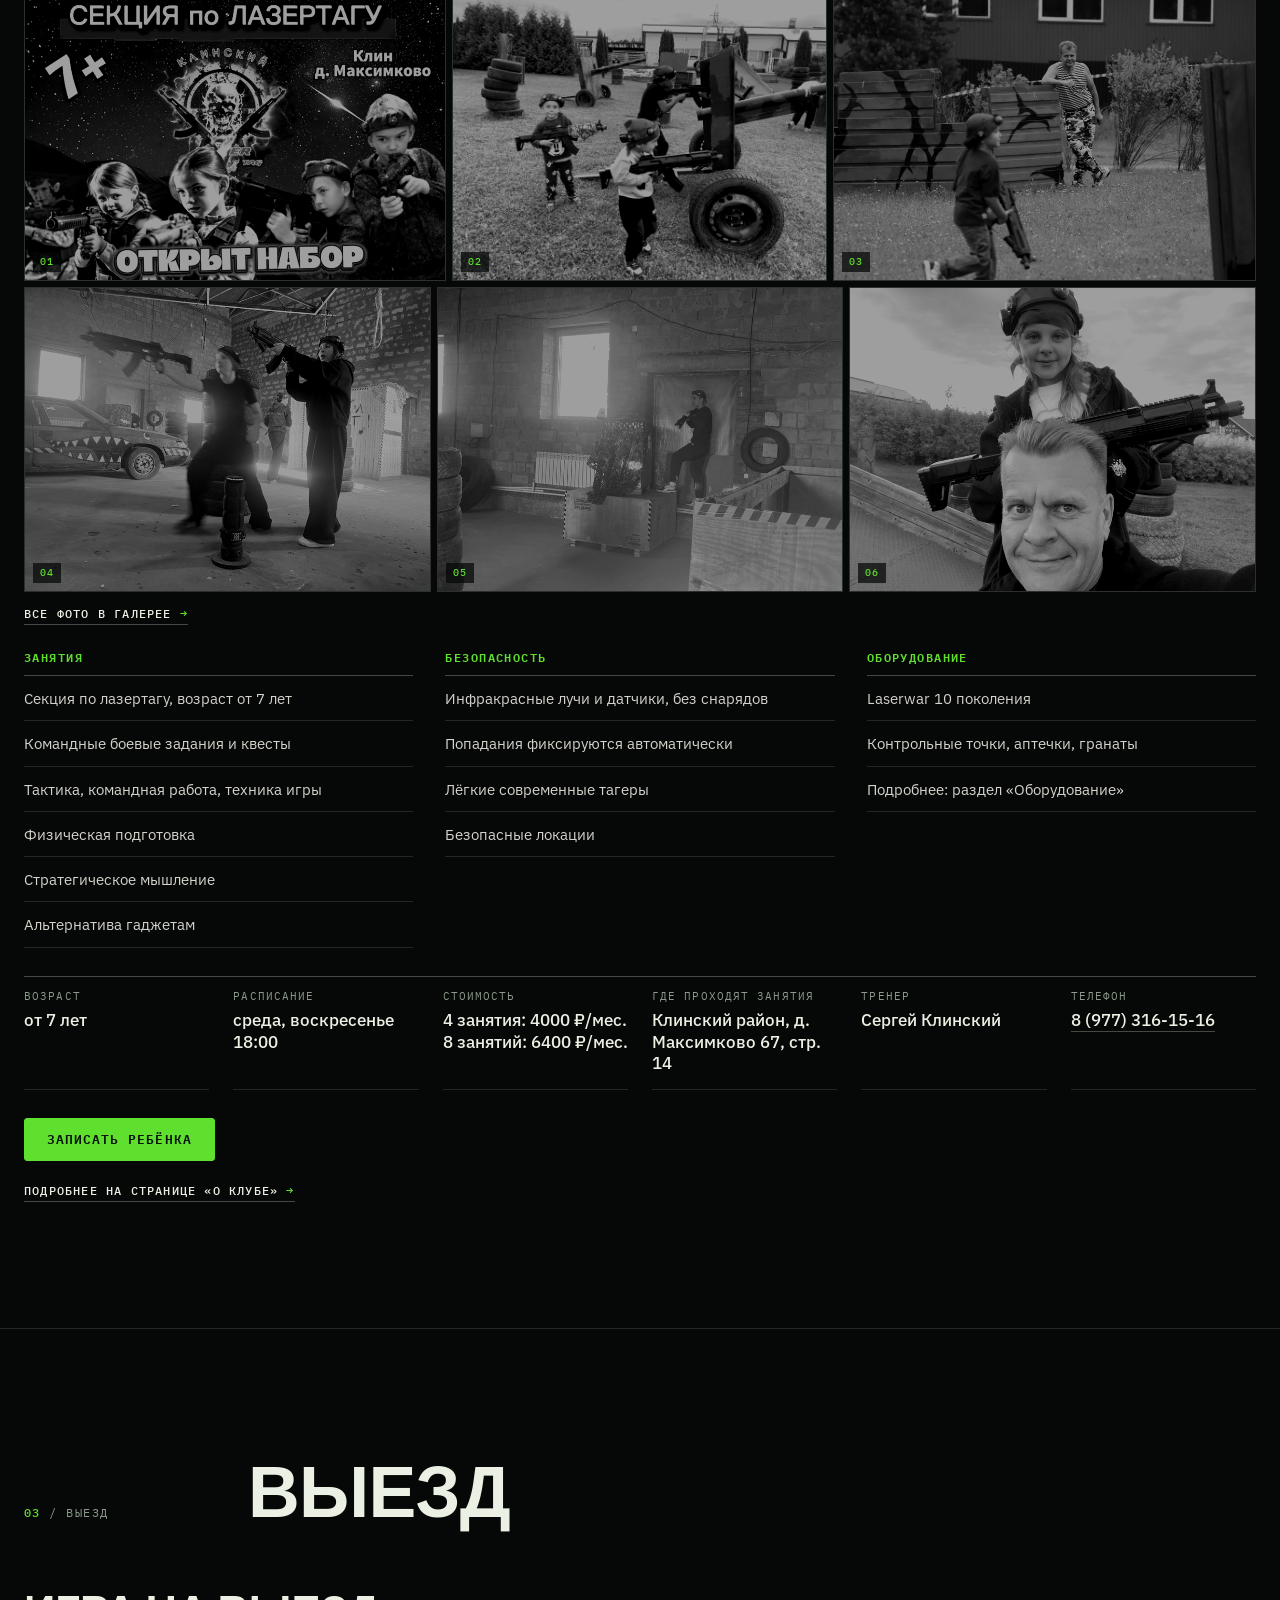
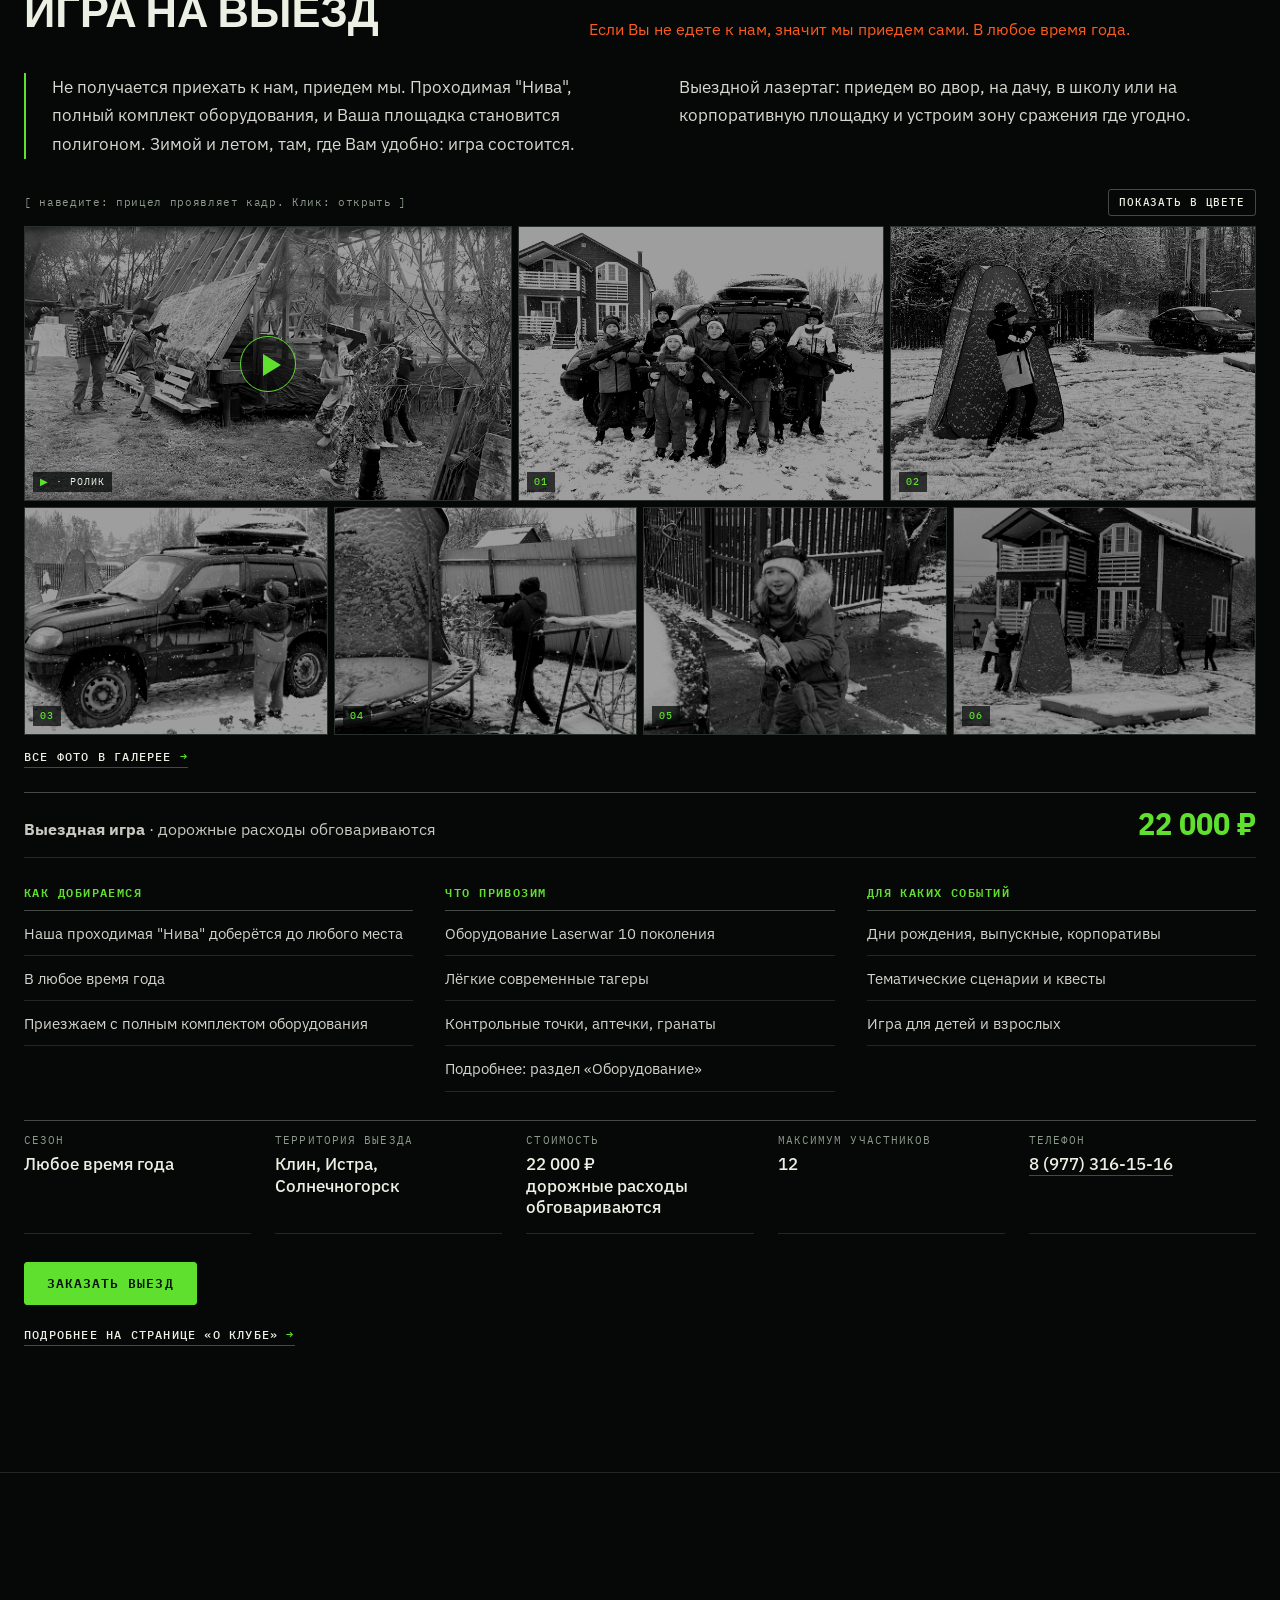
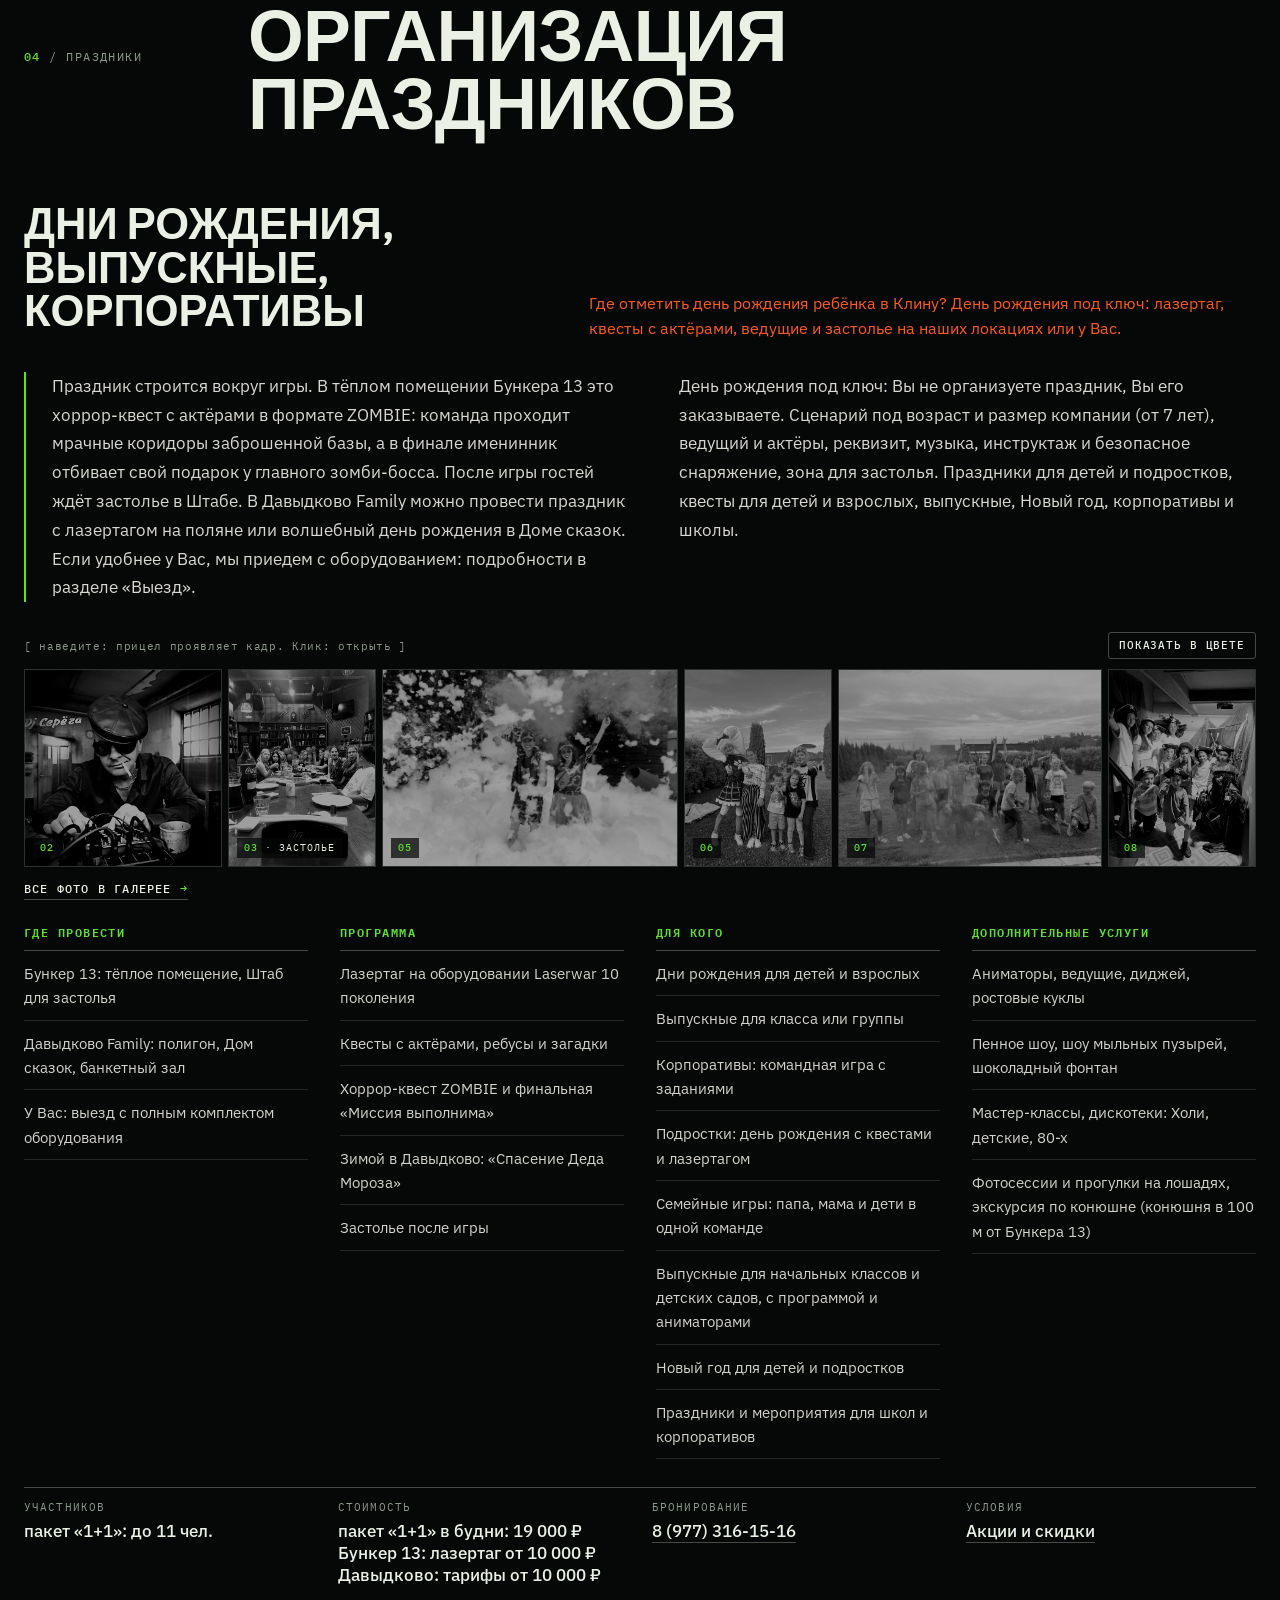
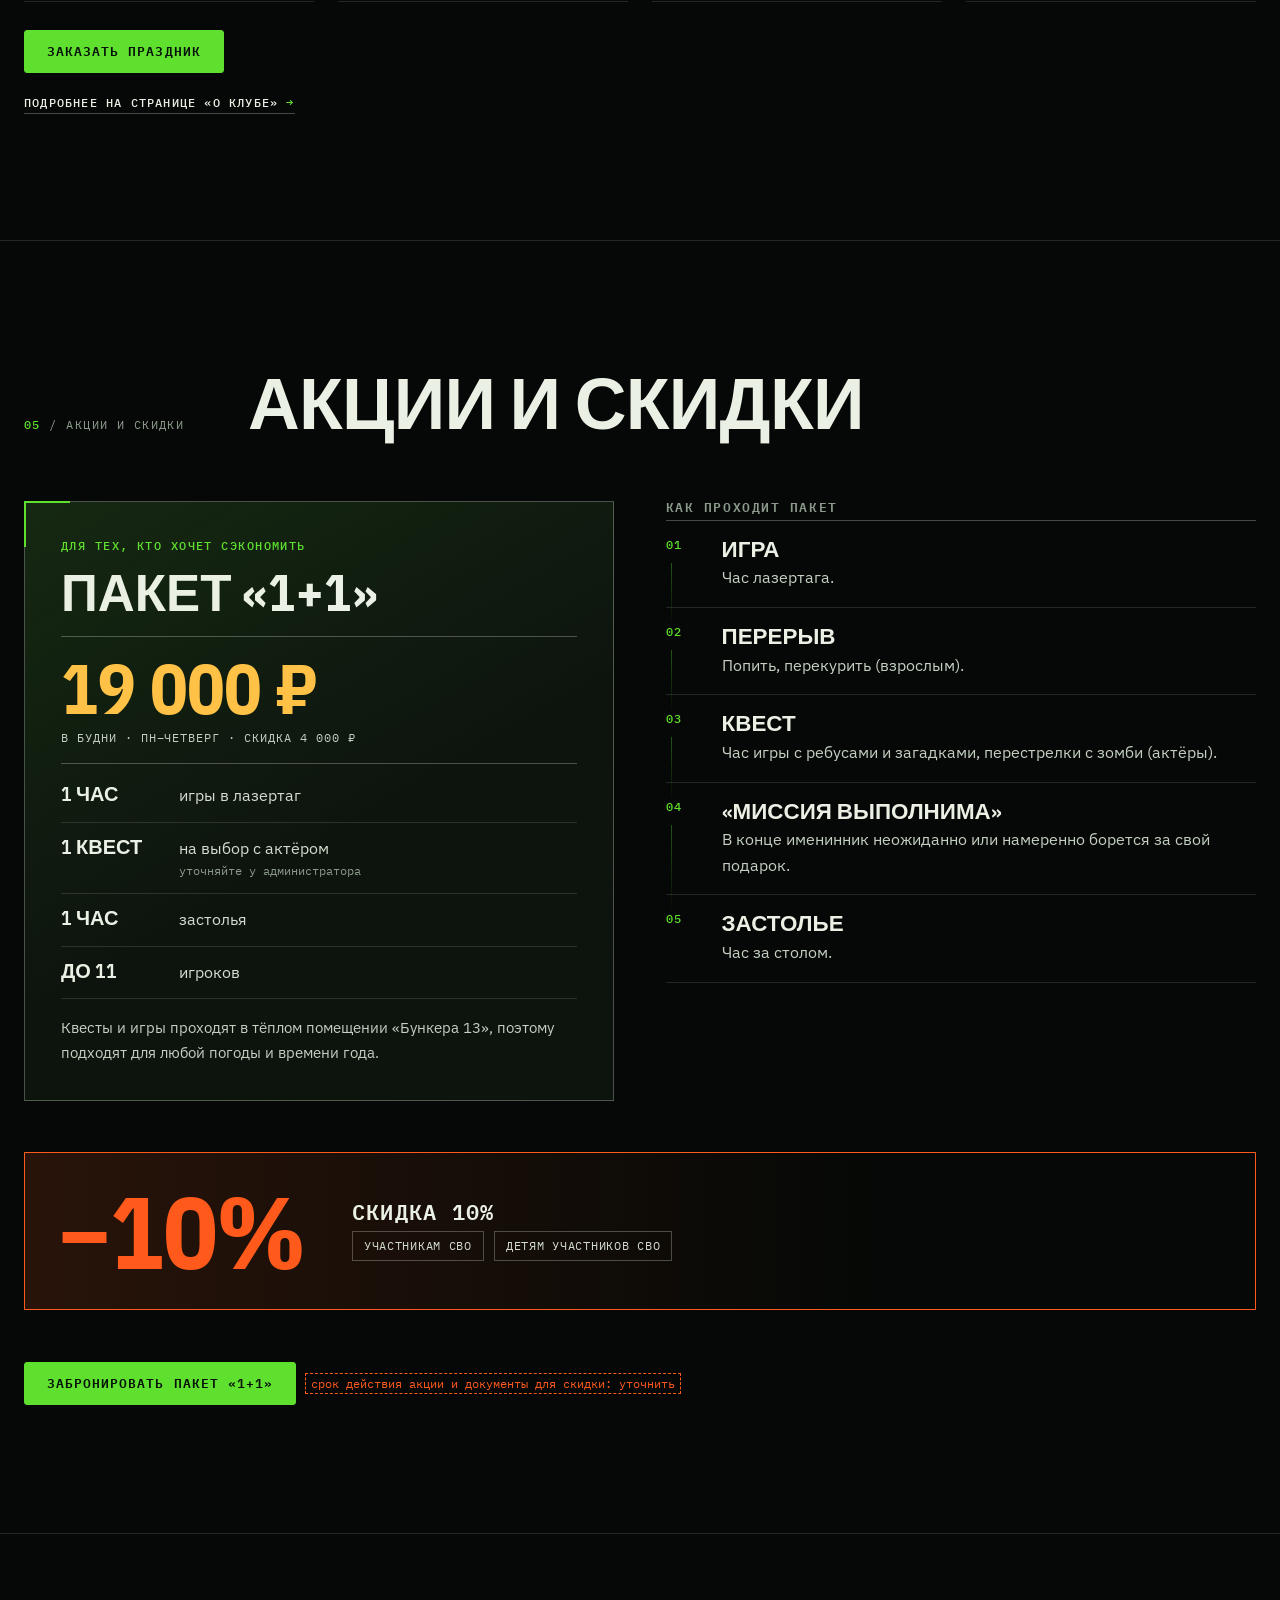
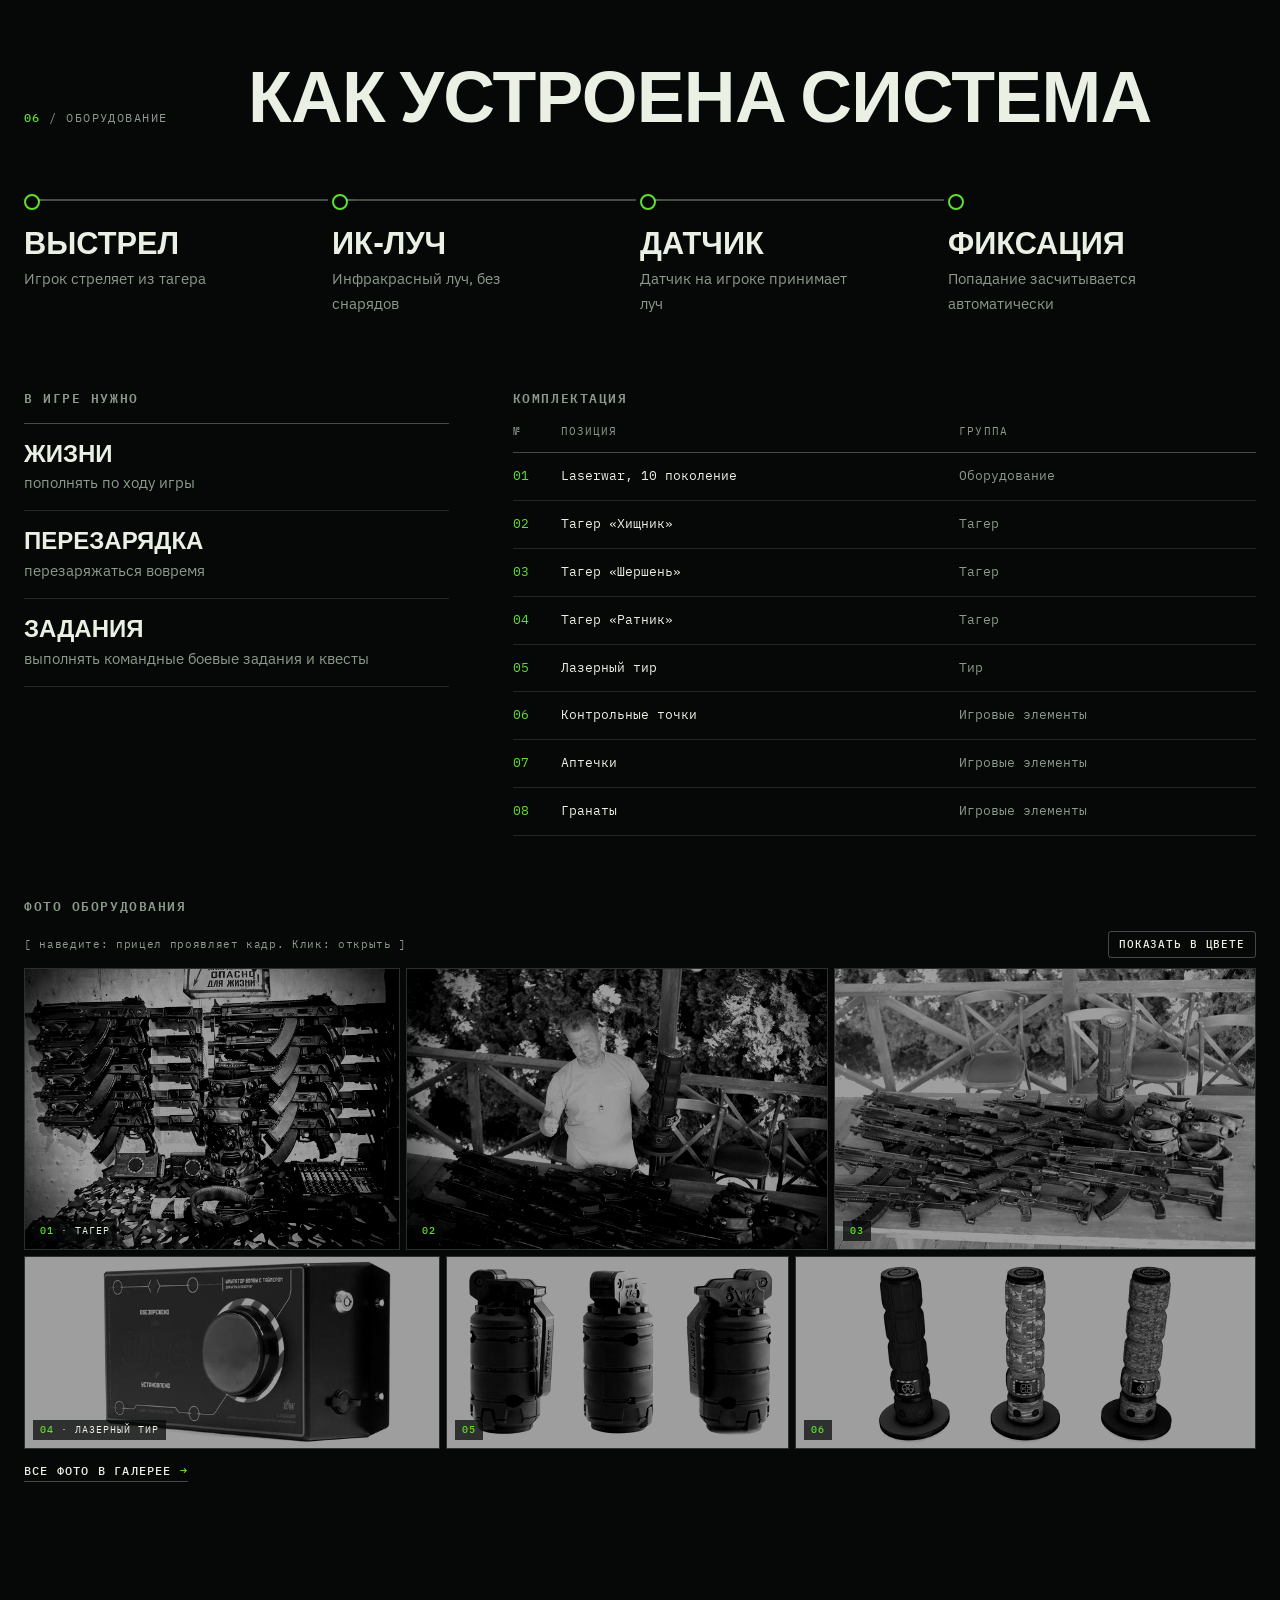
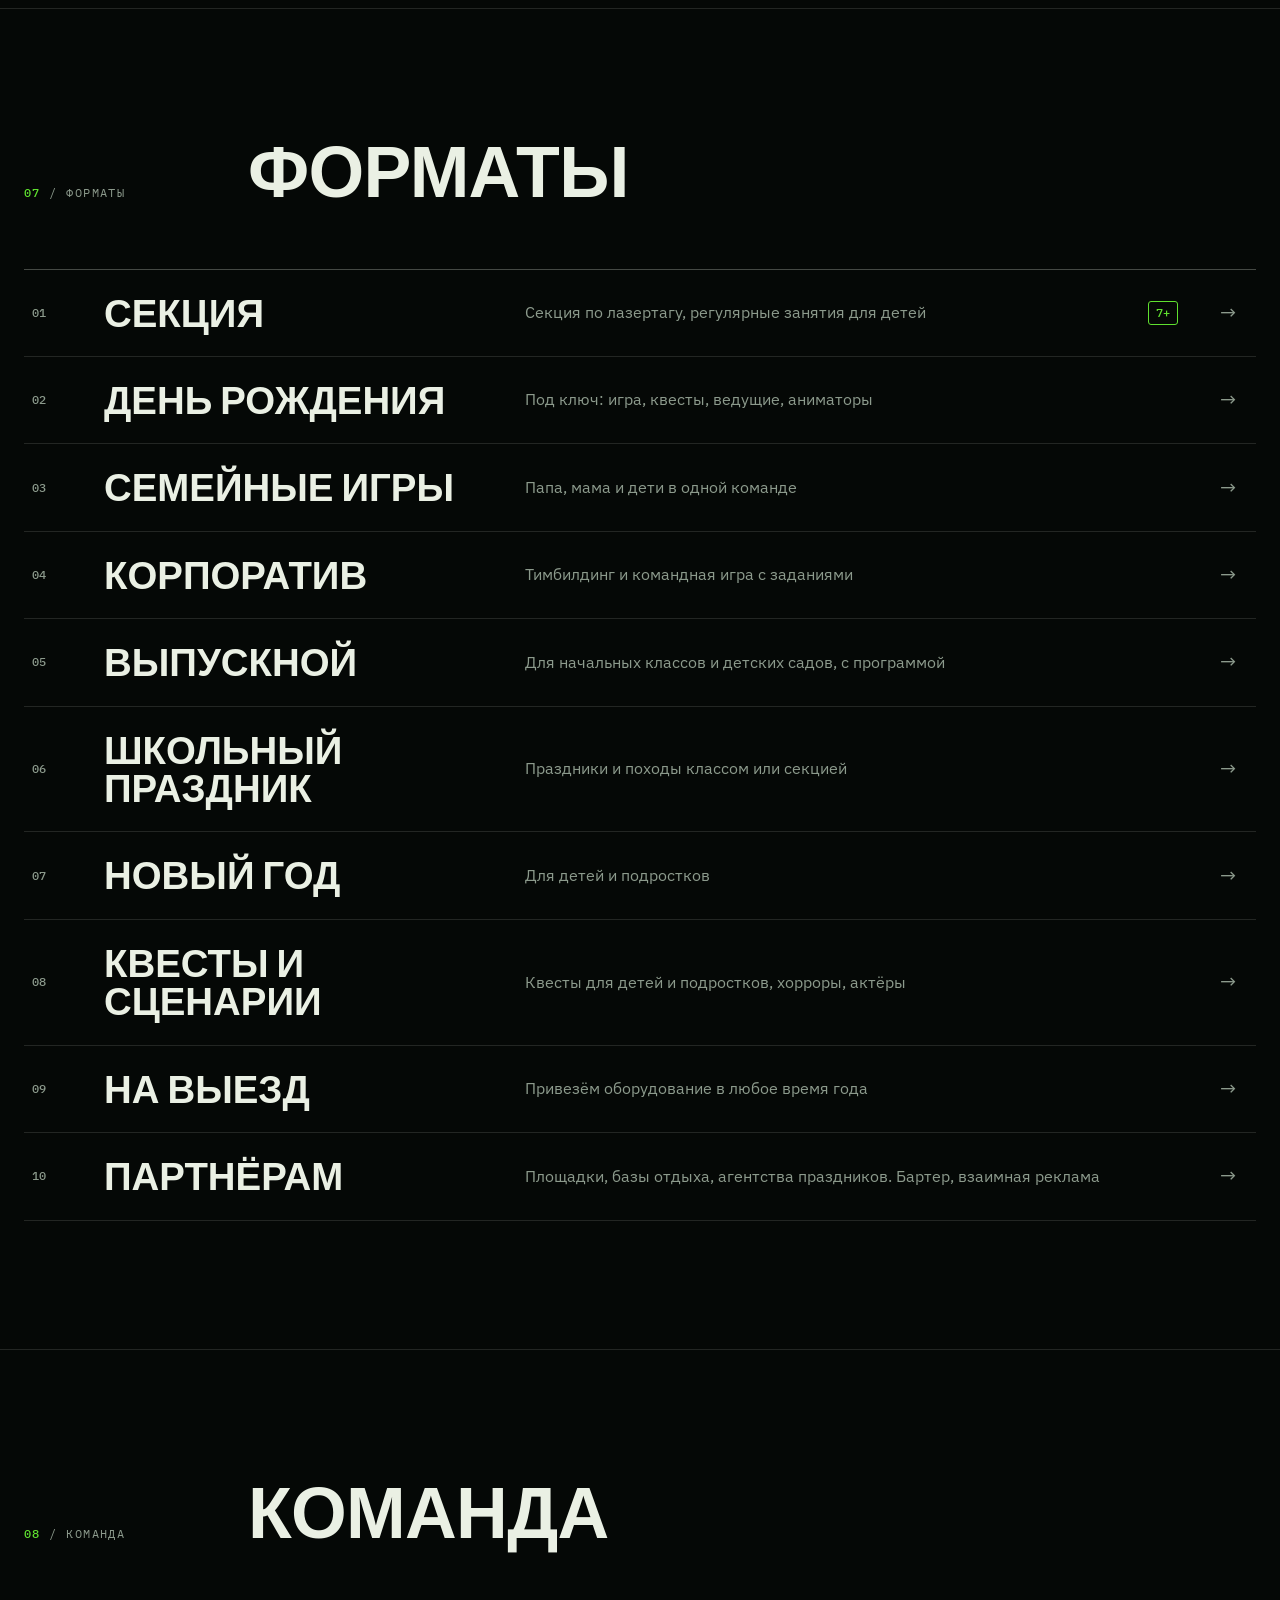
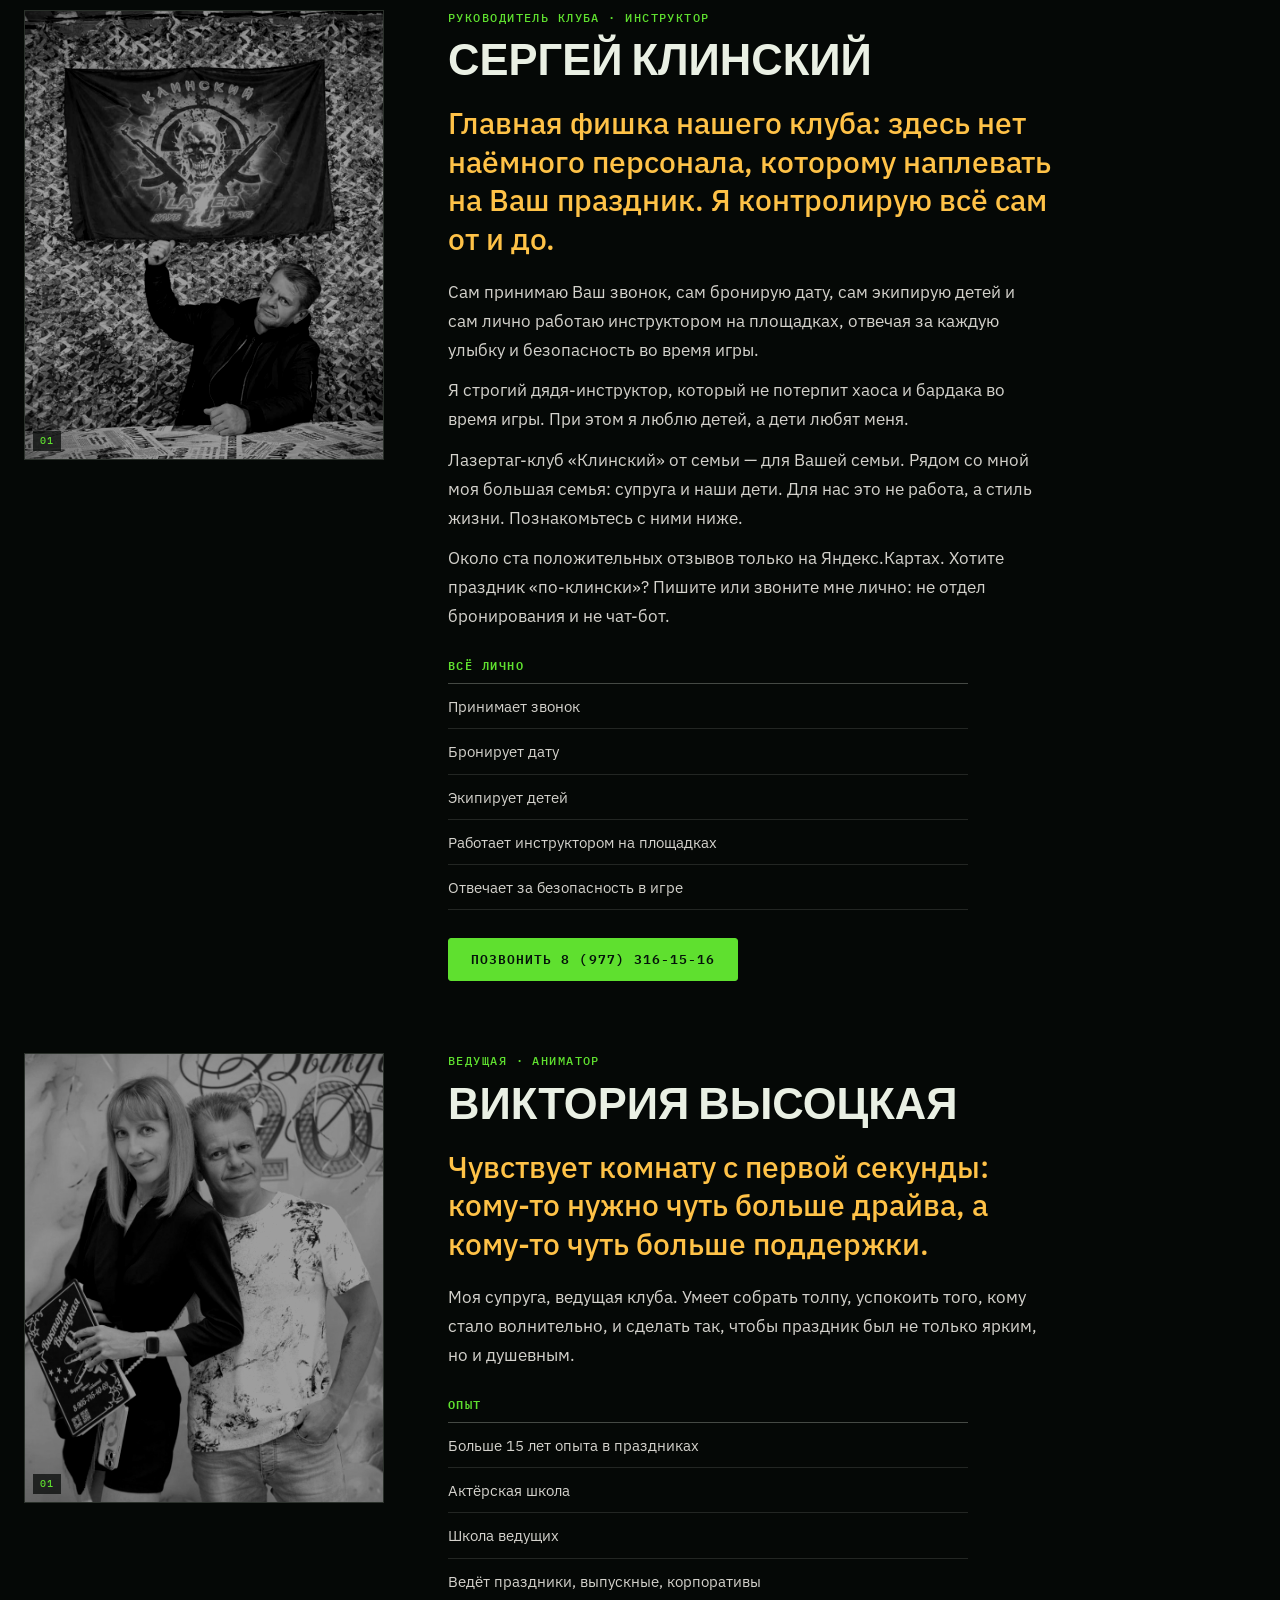
==== commit a20196a0: "Add files via upload" ====
--- a/index.html
+++ b/index.html
@@ -17,7 +17,7 @@
 <link rel="preconnect" href="https://fonts.googleapis.com">
 <link rel="preconnect" href="https://fonts.gstatic.com" crossorigin>
 <link rel="stylesheet" href="https://fonts.googleapis.com/css2?family=IBM+Plex+Mono:wght@400;500&family=IBM+Plex+Sans+Condensed:wght@500;600;700&family=IBM+Plex+Sans:wght@400;500&display=swap&subset=cyrillic">
-<link rel="stylesheet" href="style.css?v=36">
+<link rel="stylesheet" href="style.css?v=35">
 <script>document.documentElement.classList.add('js')</script>
 <script type="application/ld+json">
 {
@@ -951,11 +951,12 @@
 
 <footer class="foot">
   <div class="wrap foot__in">
-    <p class="foot__brand"><img decoding="async" src="img/logo-sm.webp" alt="" width="55" height="44" loading="lazy"><span>© Лазертаг-клуб «Клинский»</span></p>
+    <p class="foot__brand"><img decoding="async" src="img/logo-sm.webp" alt="" width="55" height="44" loading="lazy"><span>© Клуб лазертага «Клинский»</span></p>
     <p class="foot__links"><a href="about.html">О клубе</a><a href="privacy.html">Политика</a><a href="#top">Наверх ↑</a></p>
   </div>
 </footer>
 
-<script src="main.js?v=36"></script>
+<script src="captions.js?v=35"></script>
+<script src="main.js?v=35"></script>
 </body>
 </html>
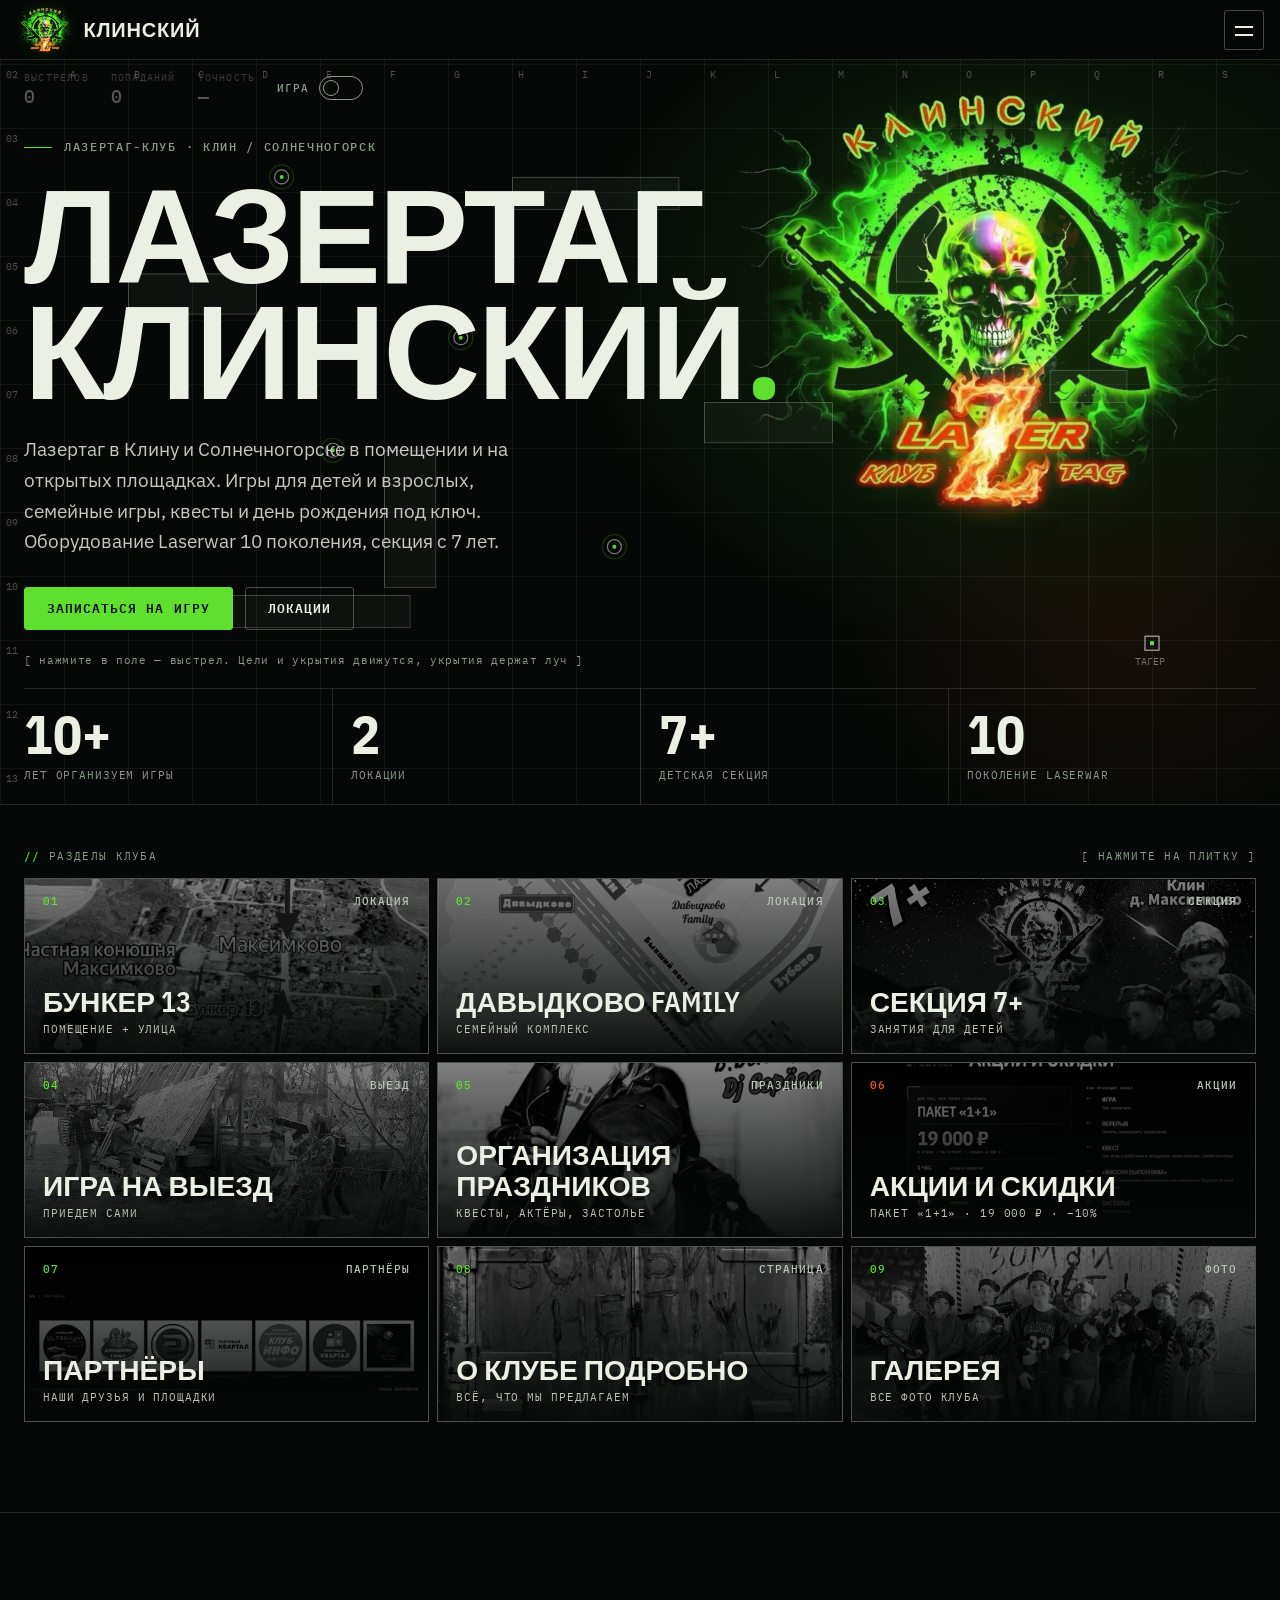
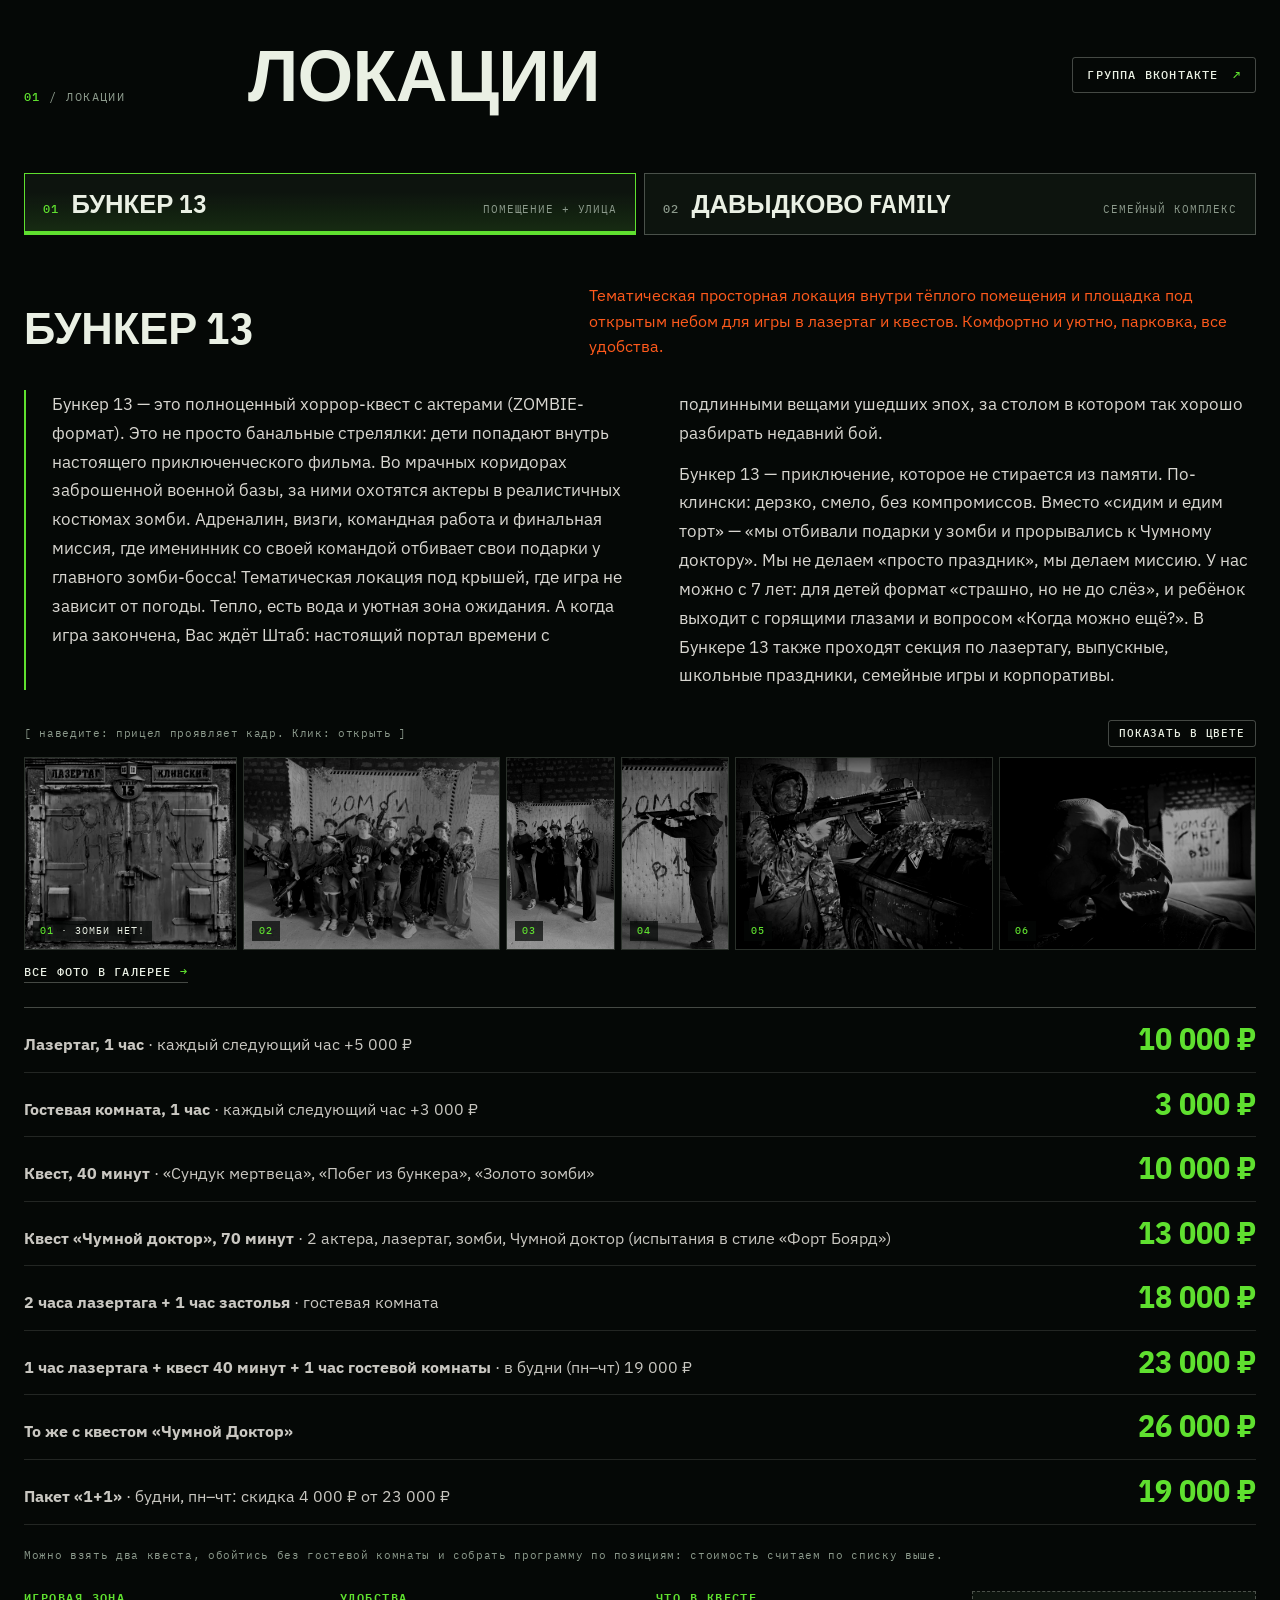
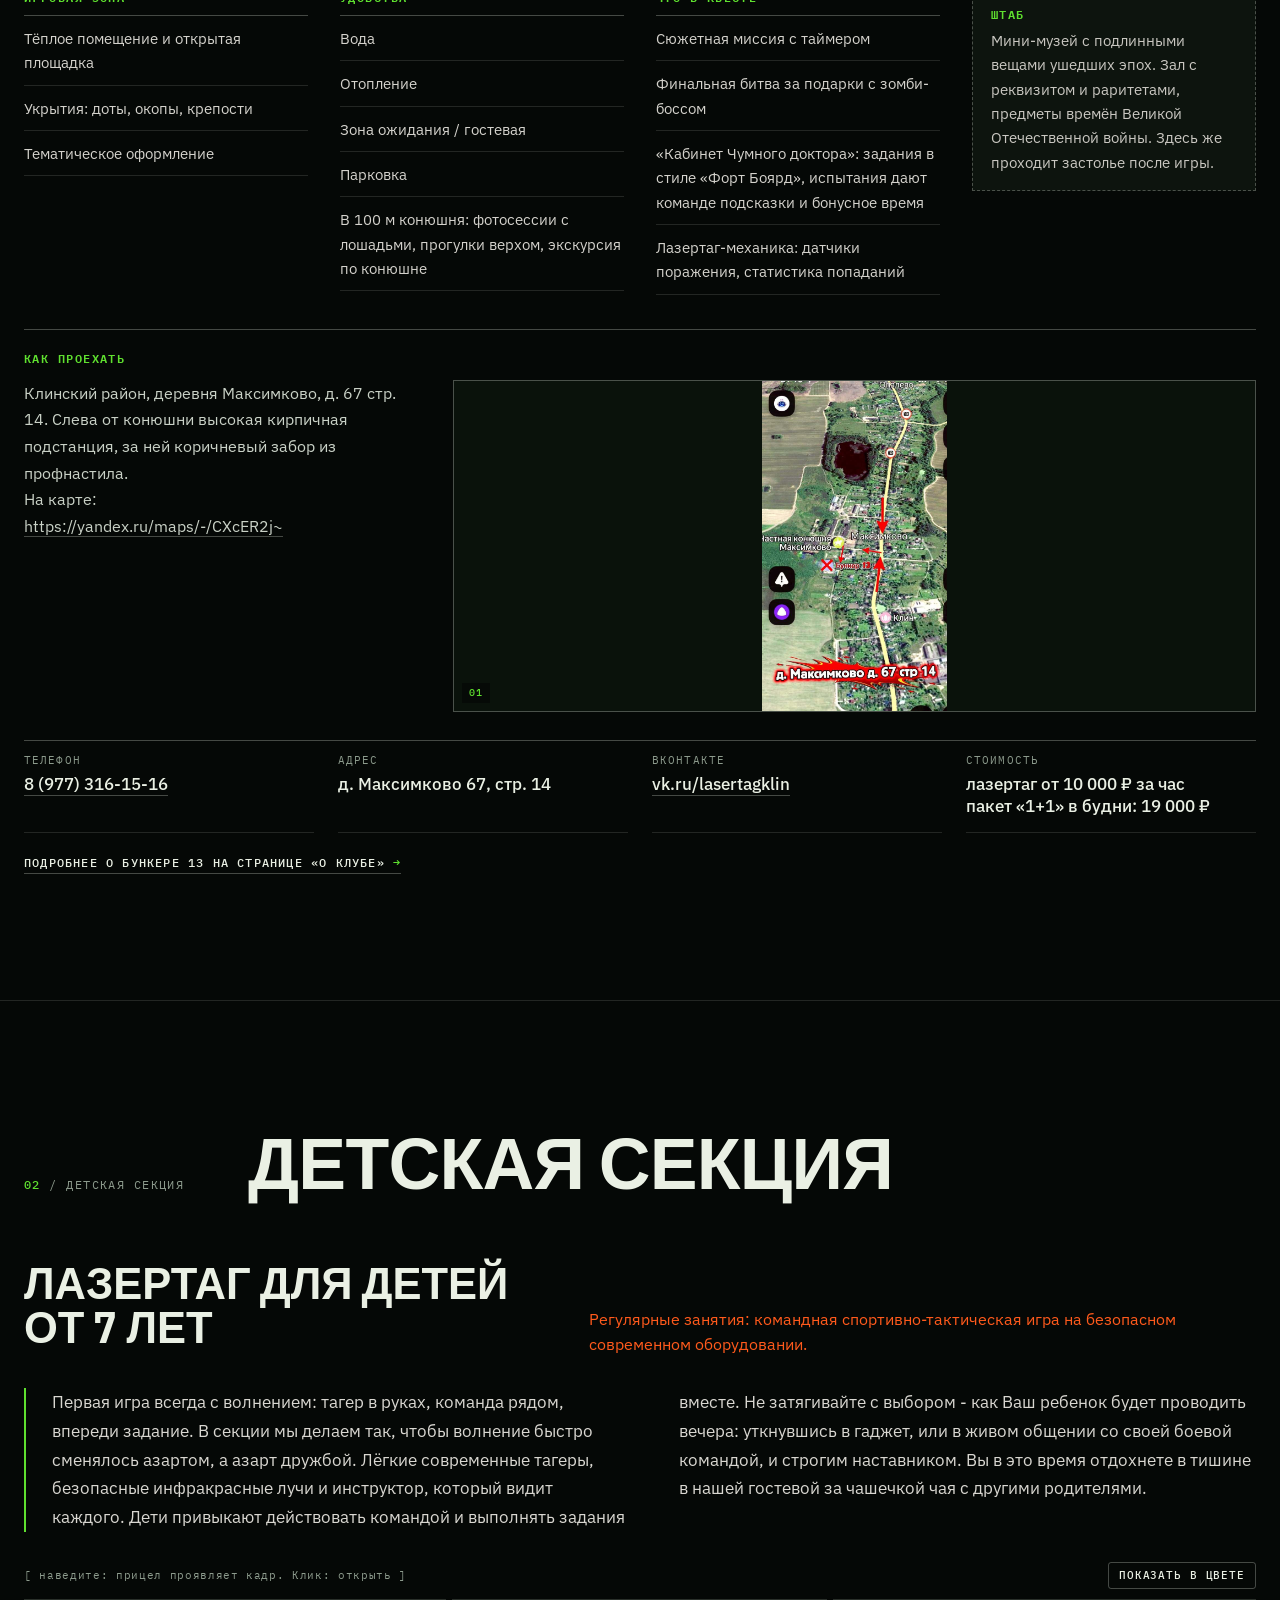
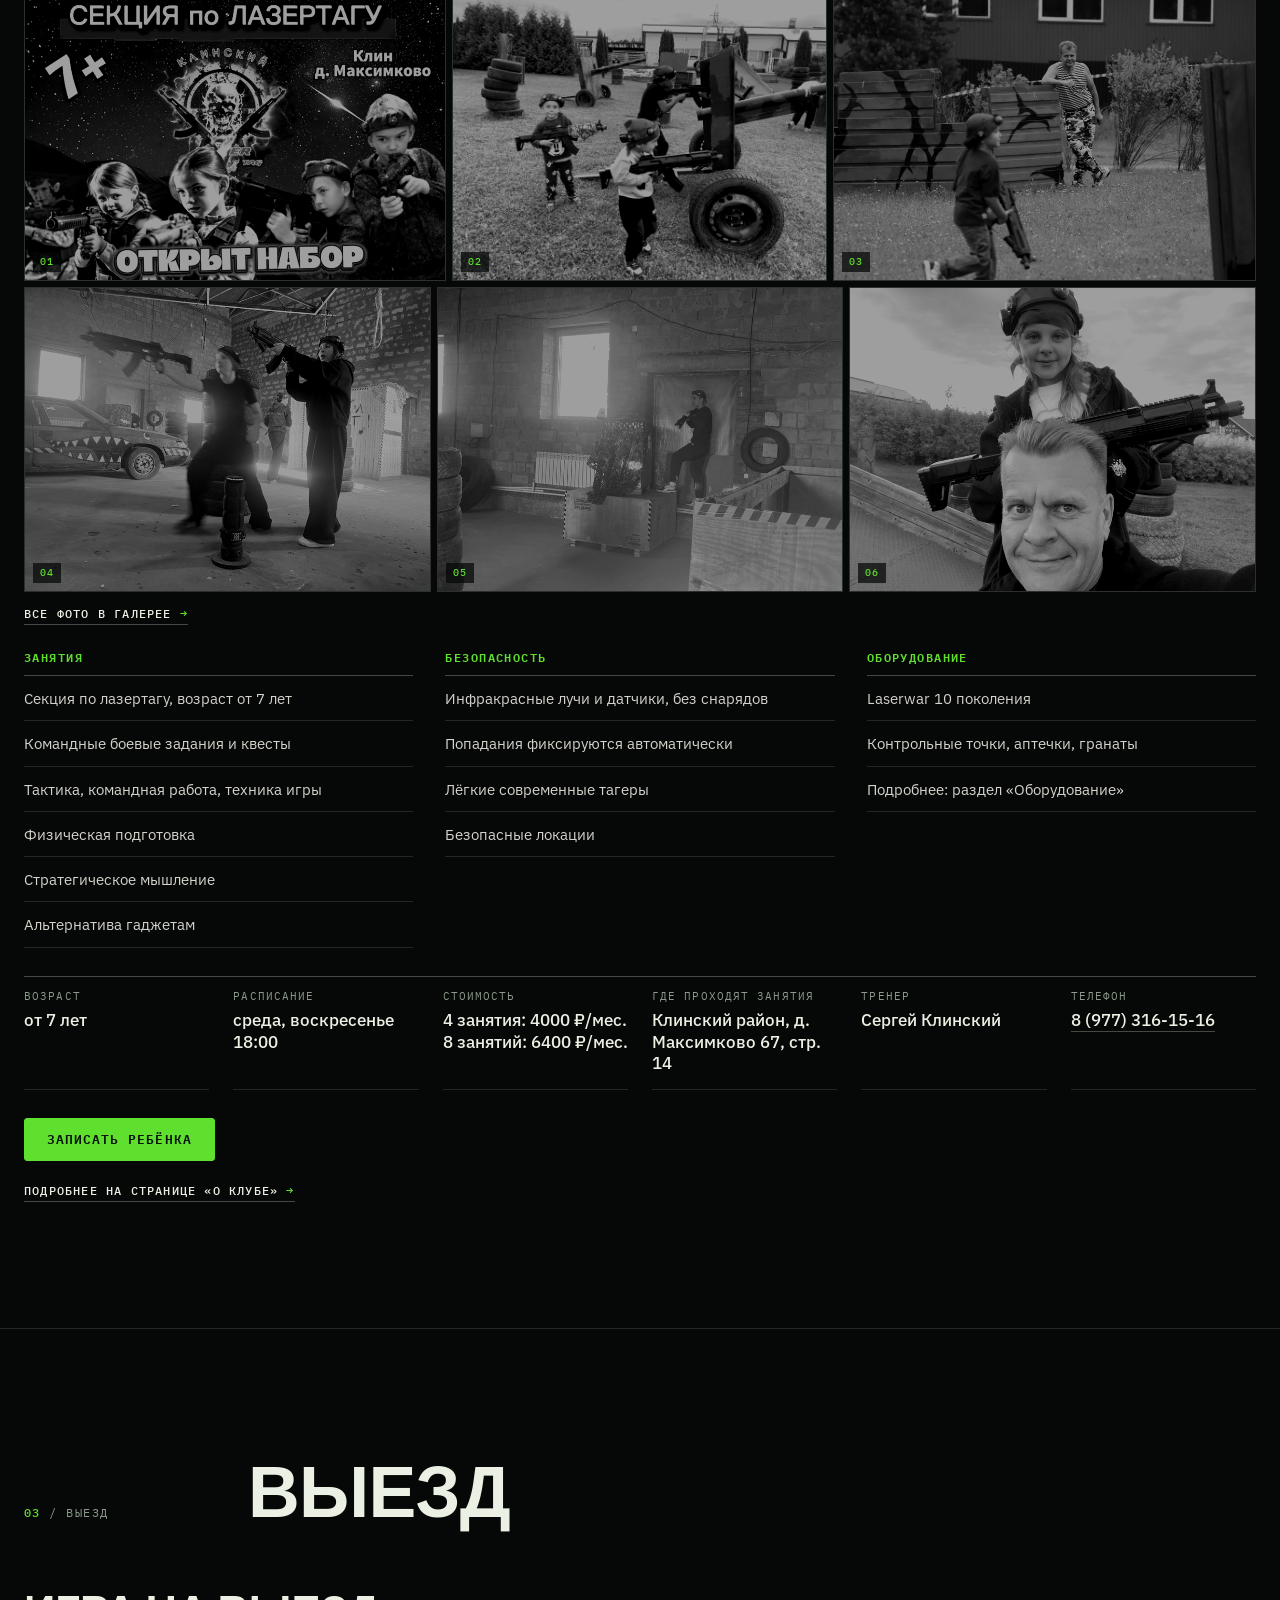
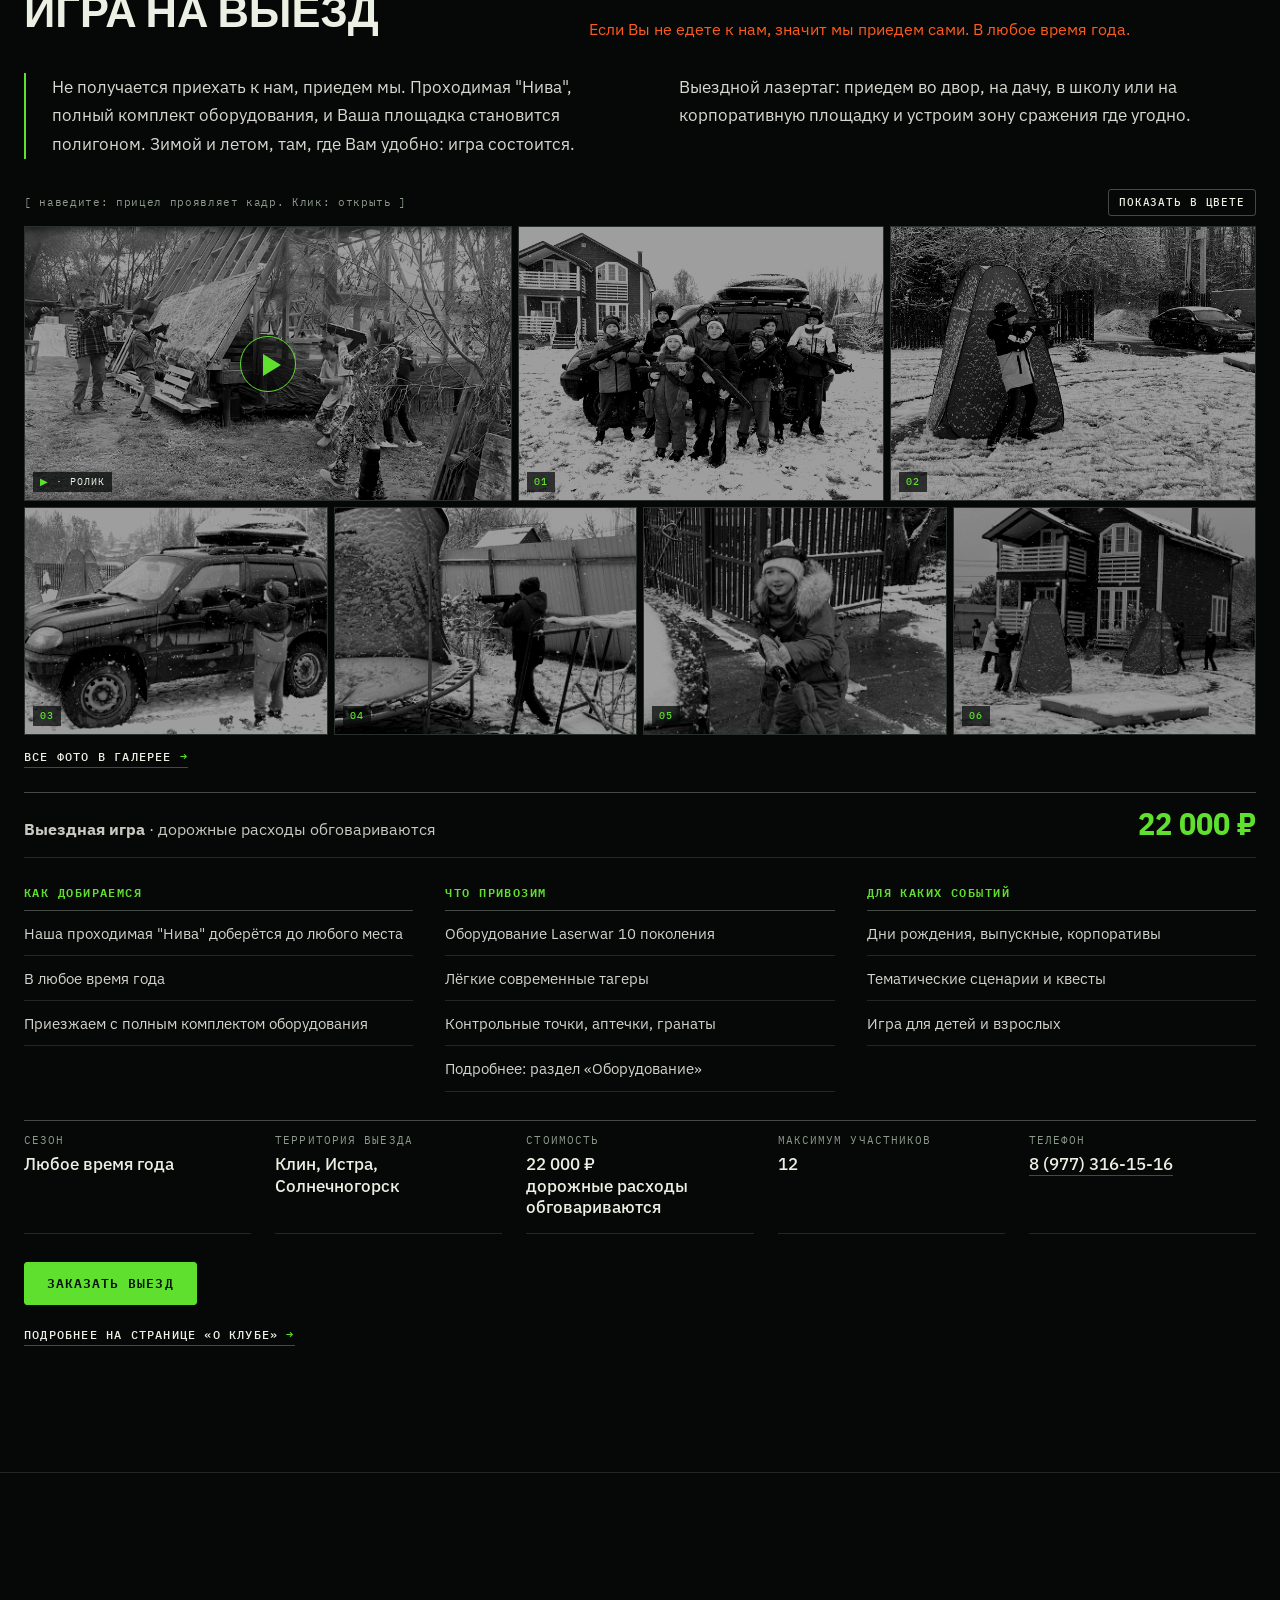
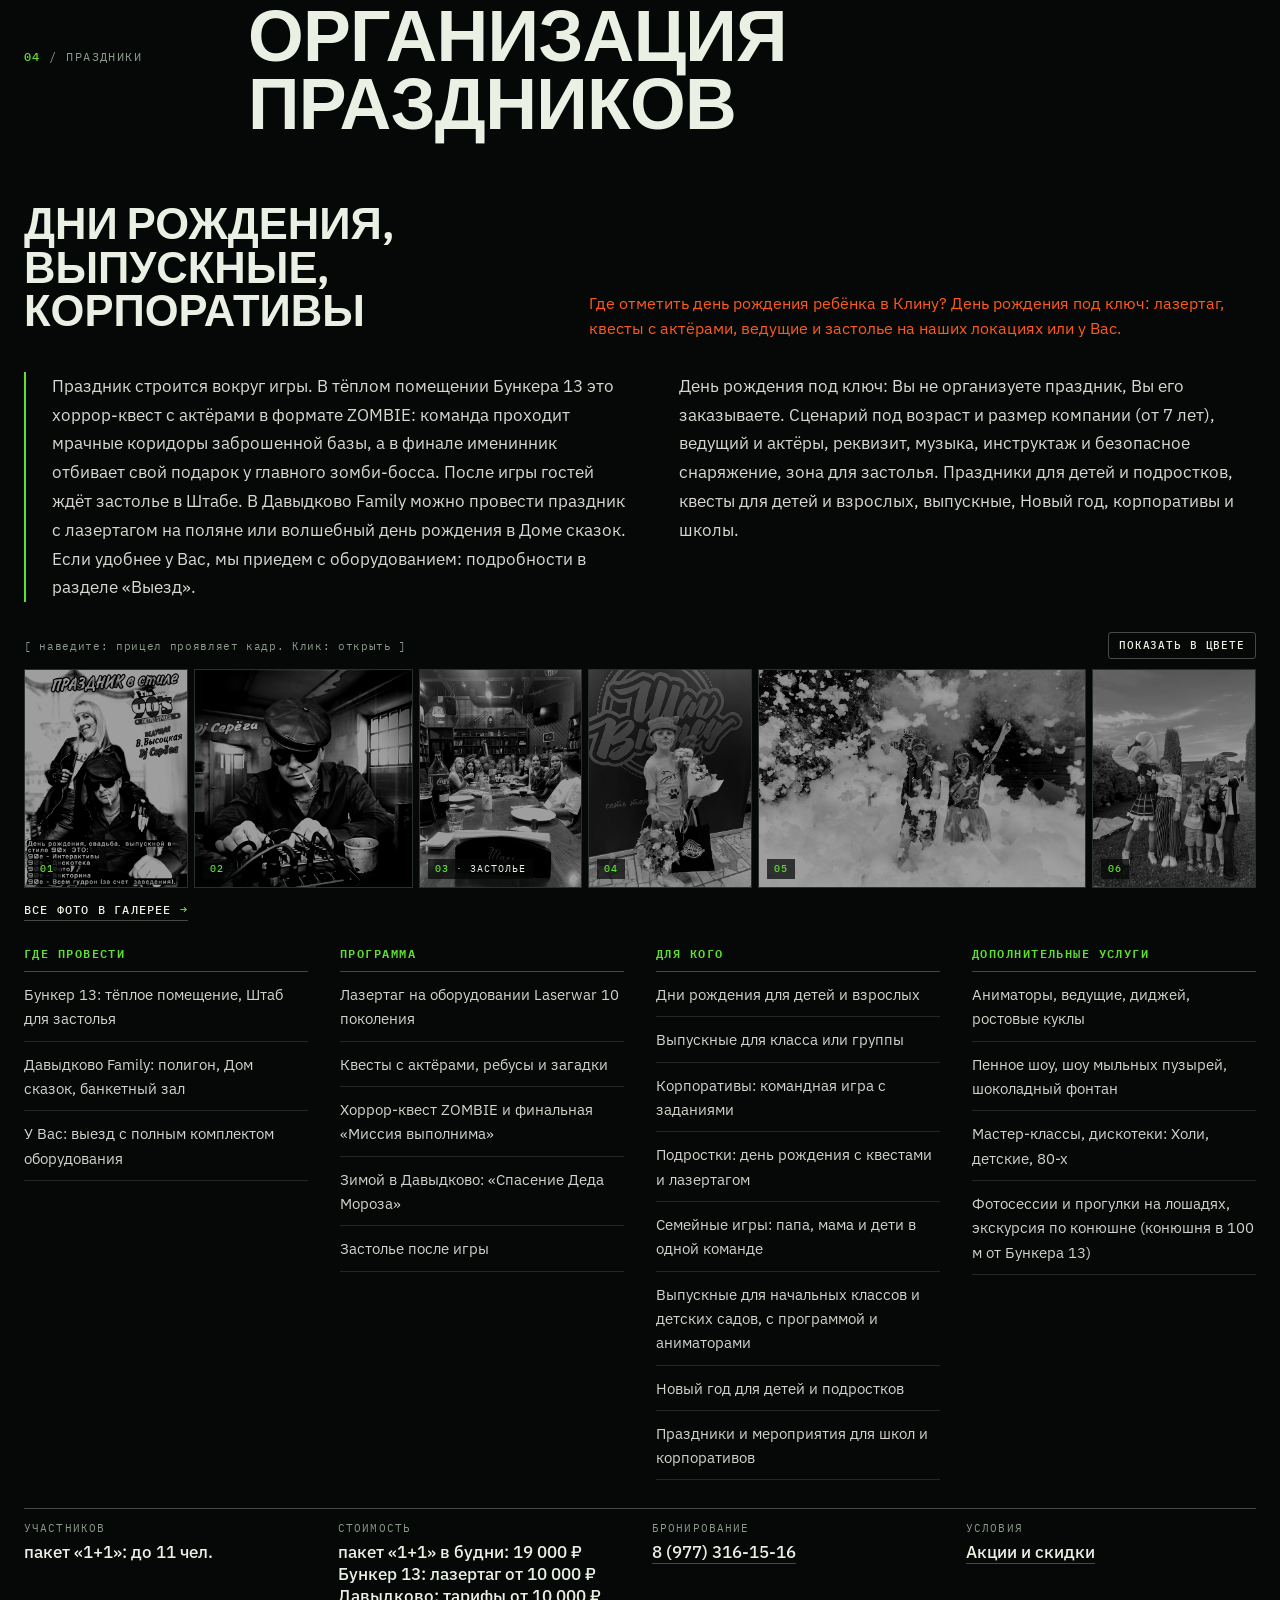
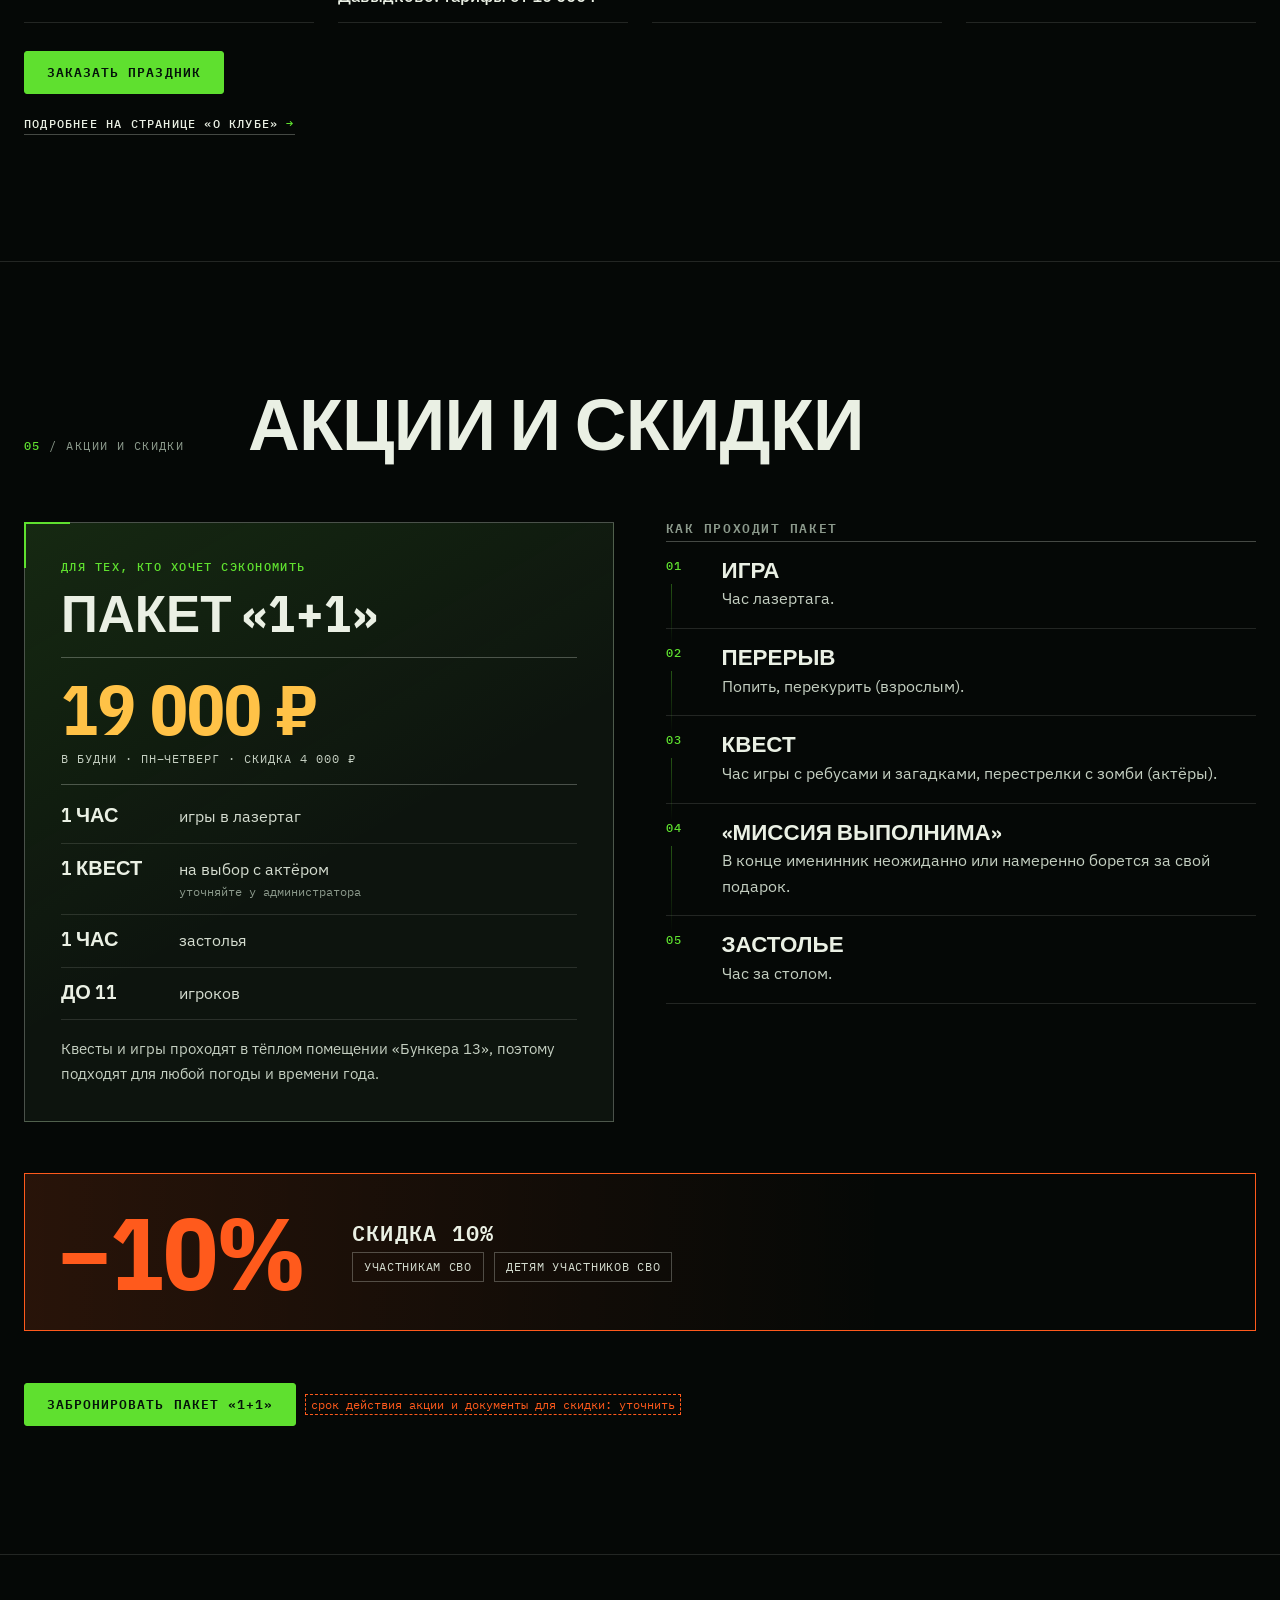
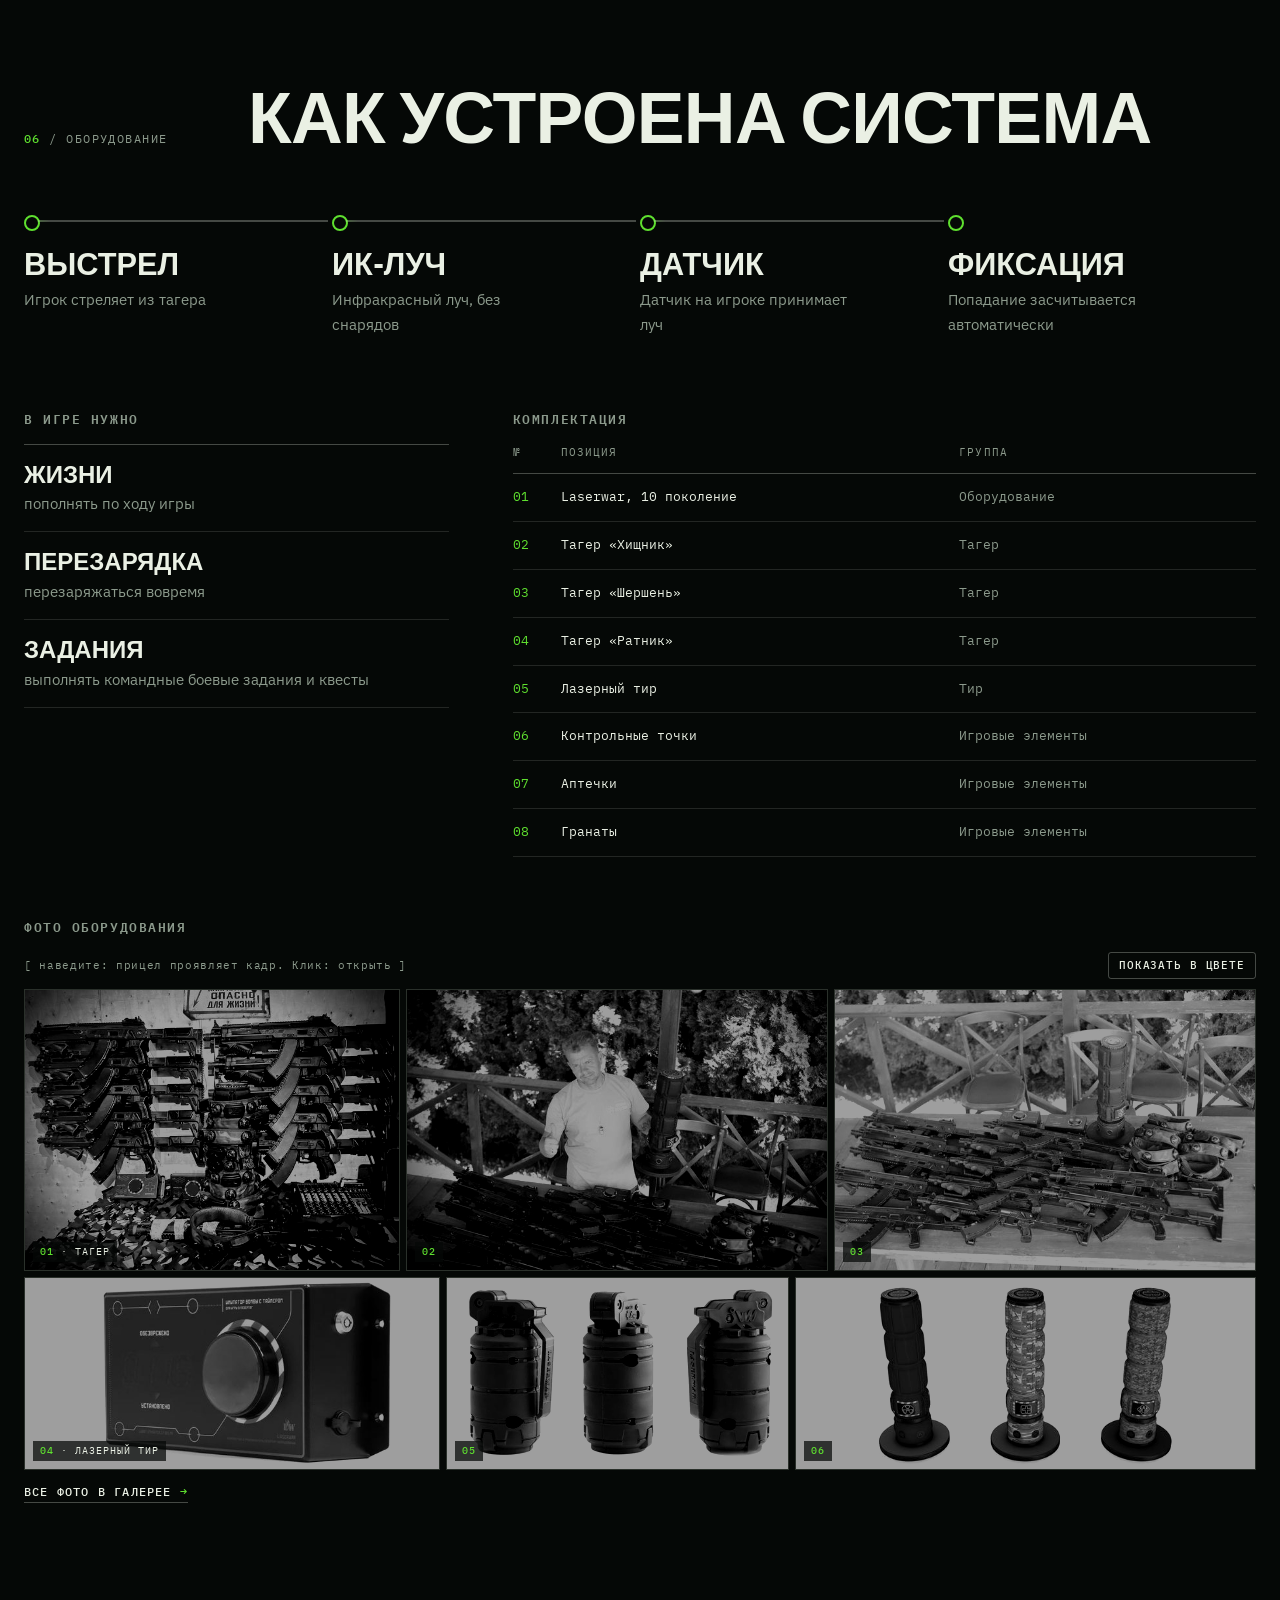
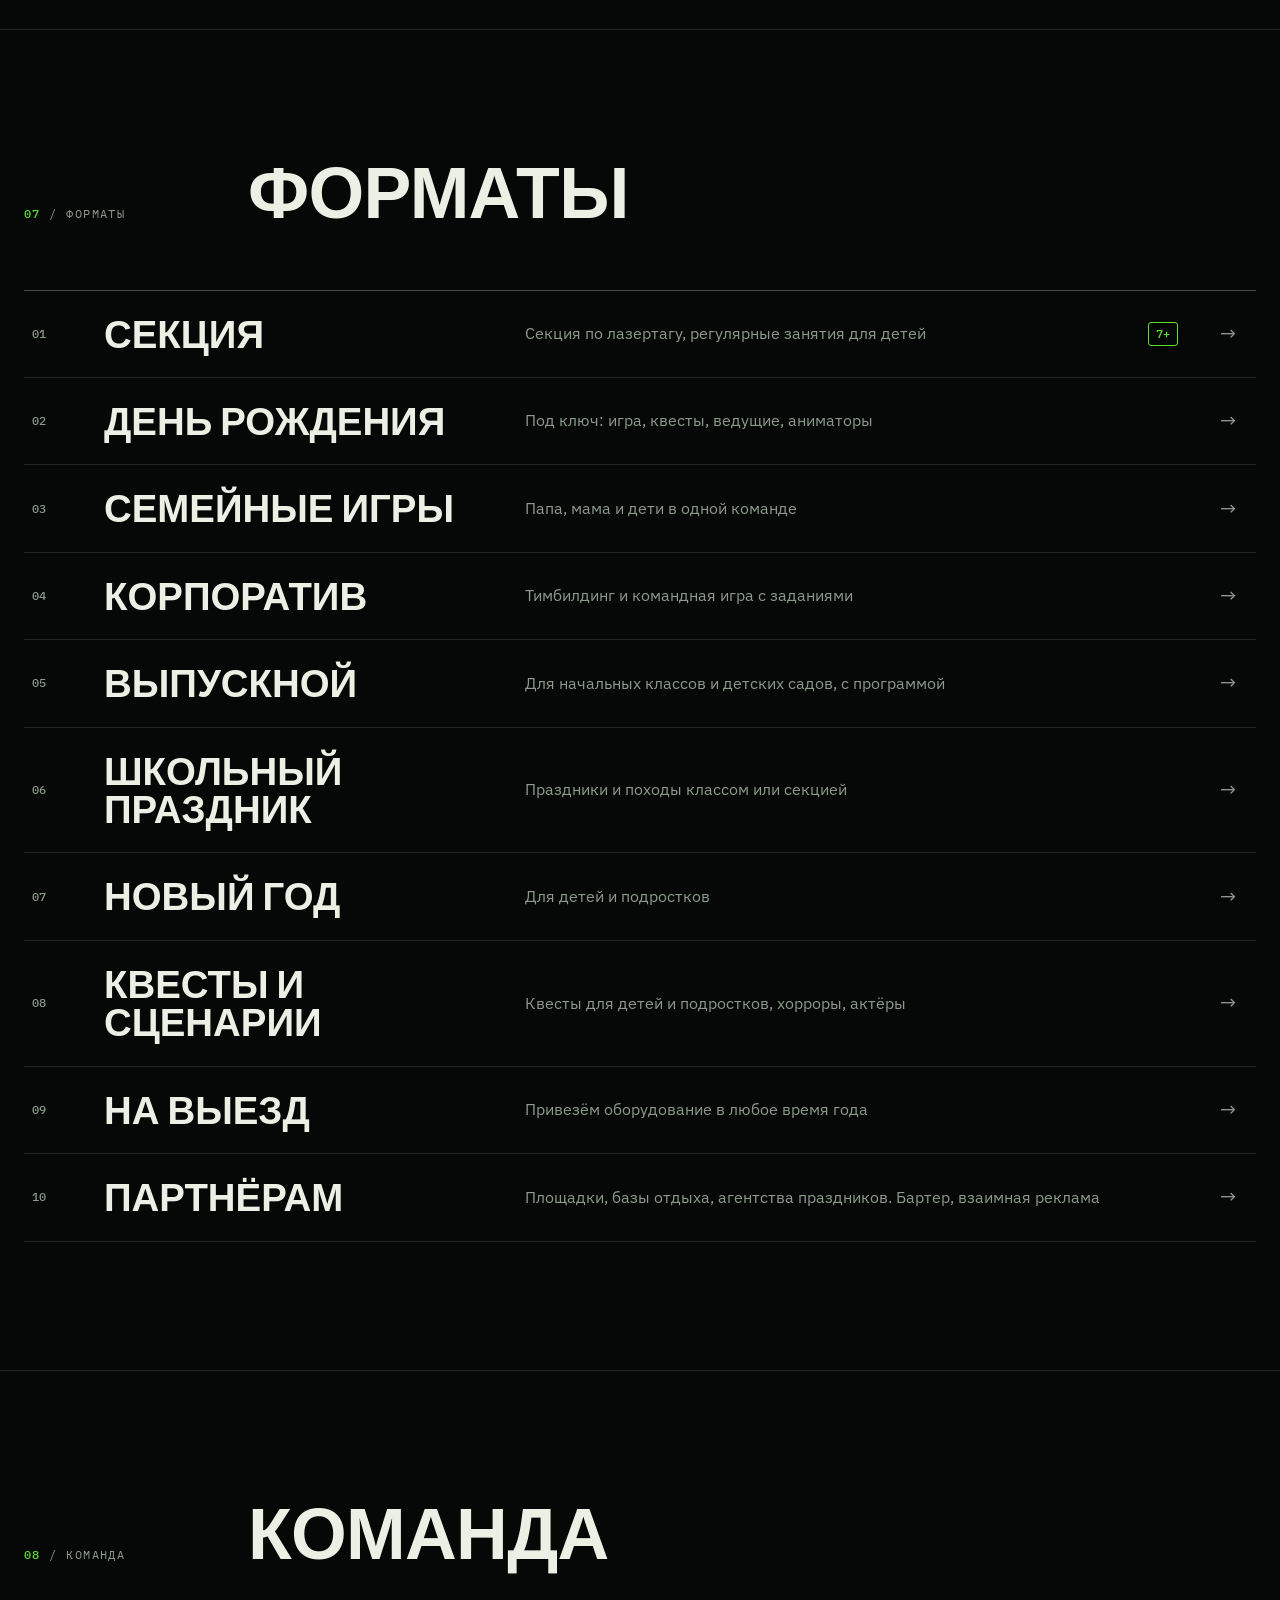
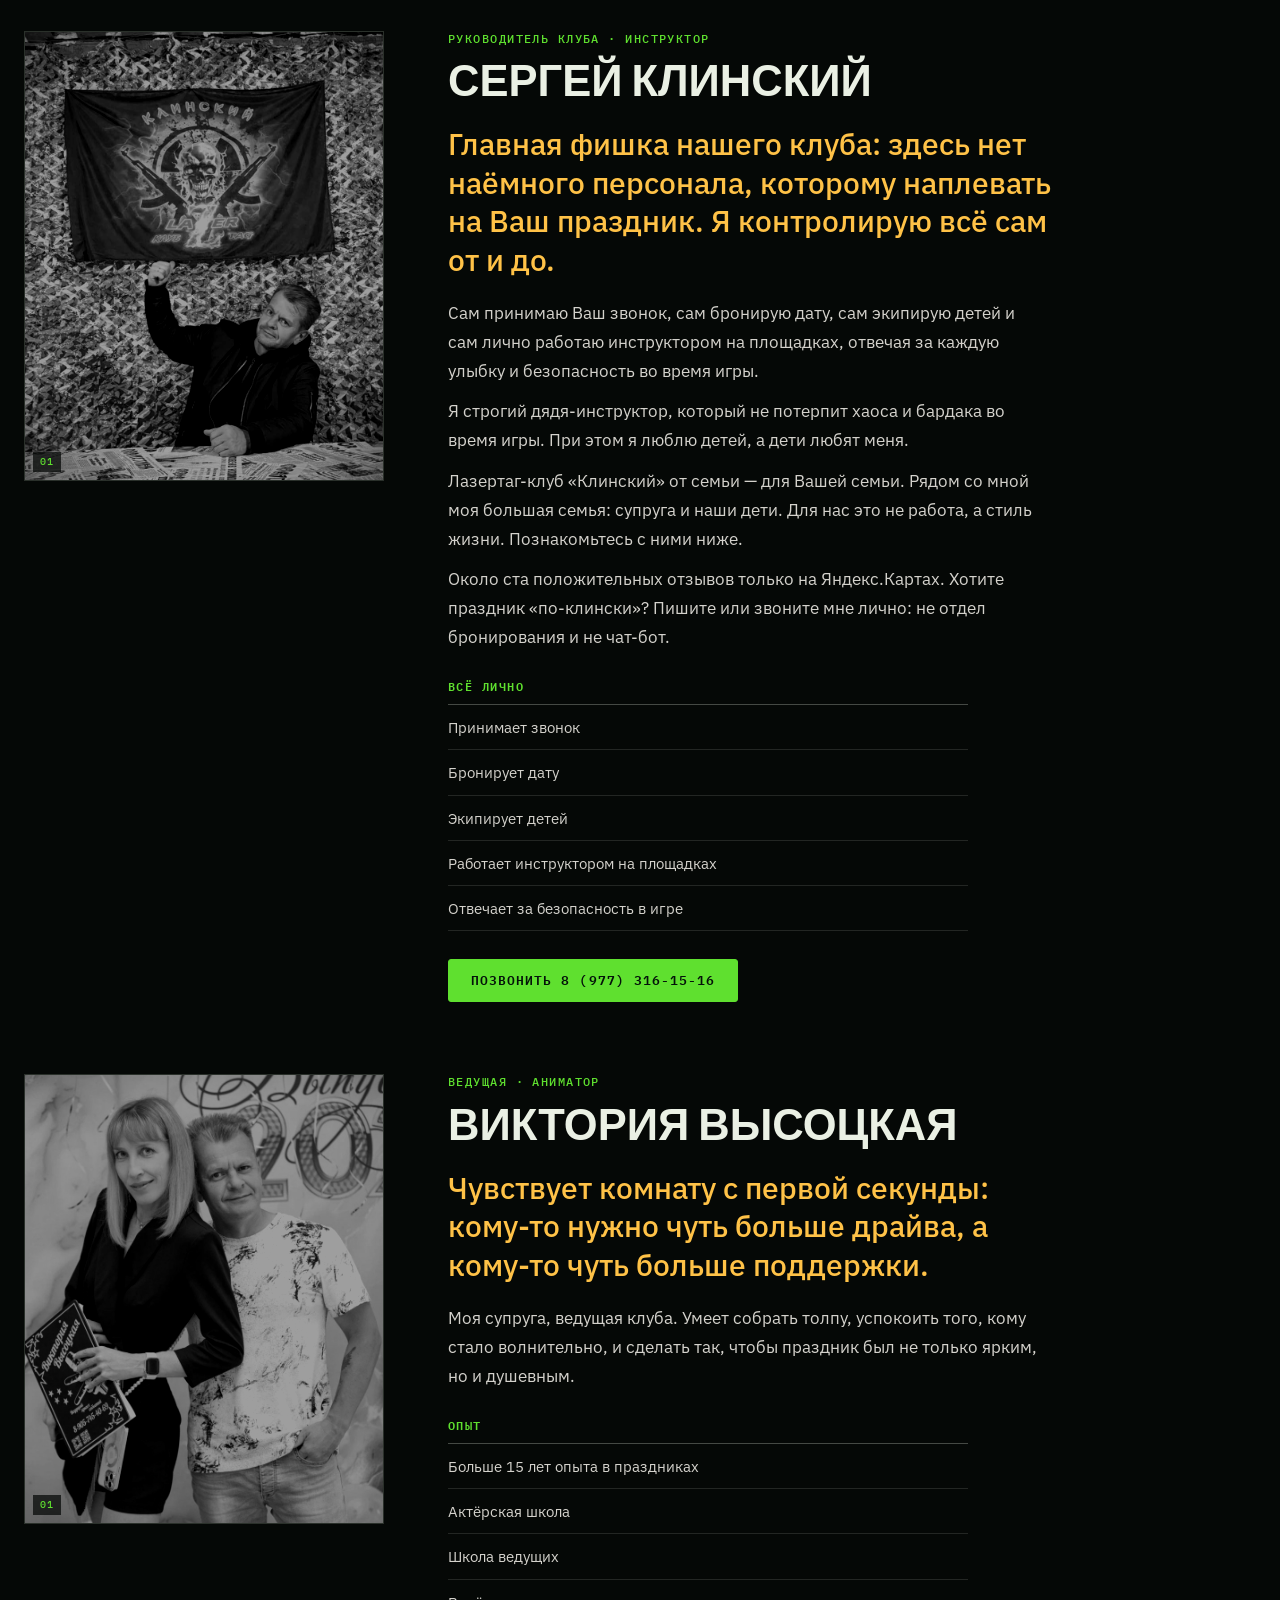
==== commit 8d53580f: "Add files via upload" ====
--- a/index.html
+++ b/index.html
@@ -17,7 +17,7 @@
 <link rel="preconnect" href="https://fonts.googleapis.com">
 <link rel="preconnect" href="https://fonts.gstatic.com" crossorigin>
 <link rel="stylesheet" href="https://fonts.googleapis.com/css2?family=IBM+Plex+Mono:wght@400;500&family=IBM+Plex+Sans+Condensed:wght@500;600;700&family=IBM+Plex+Sans:wght@400;500&display=swap&subset=cyrillic">
-<link rel="stylesheet" href="style.css?v=35">
+<link rel="stylesheet" href="style.css?v=36">
 <script>document.documentElement.classList.add('js')</script>
 <script type="application/ld+json">
 {
@@ -956,7 +956,7 @@
   </div>
 </footer>
 
-<script src="captions.js?v=35"></script>
-<script src="main.js?v=35"></script>
+<script src="captions.js?v=36"></script>
+<script src="main.js?v=36"></script>
 </body>
 </html>
